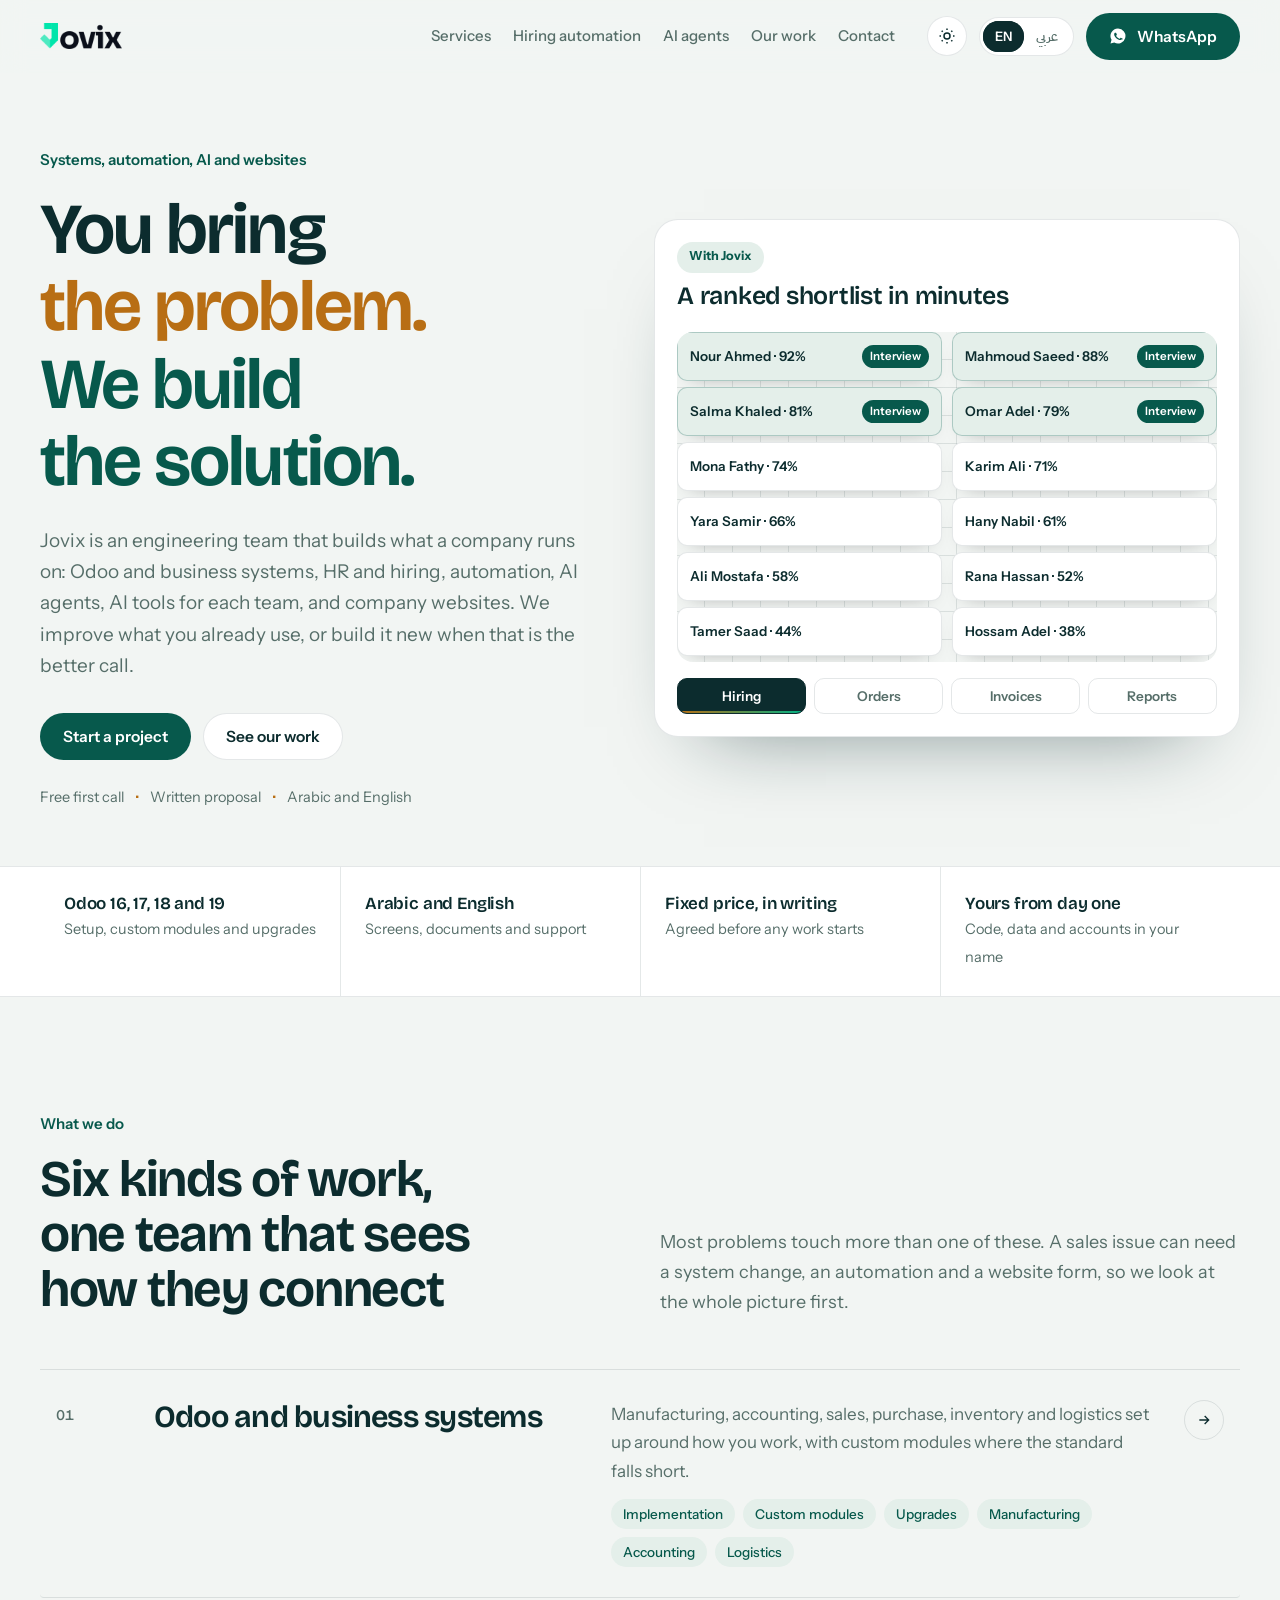
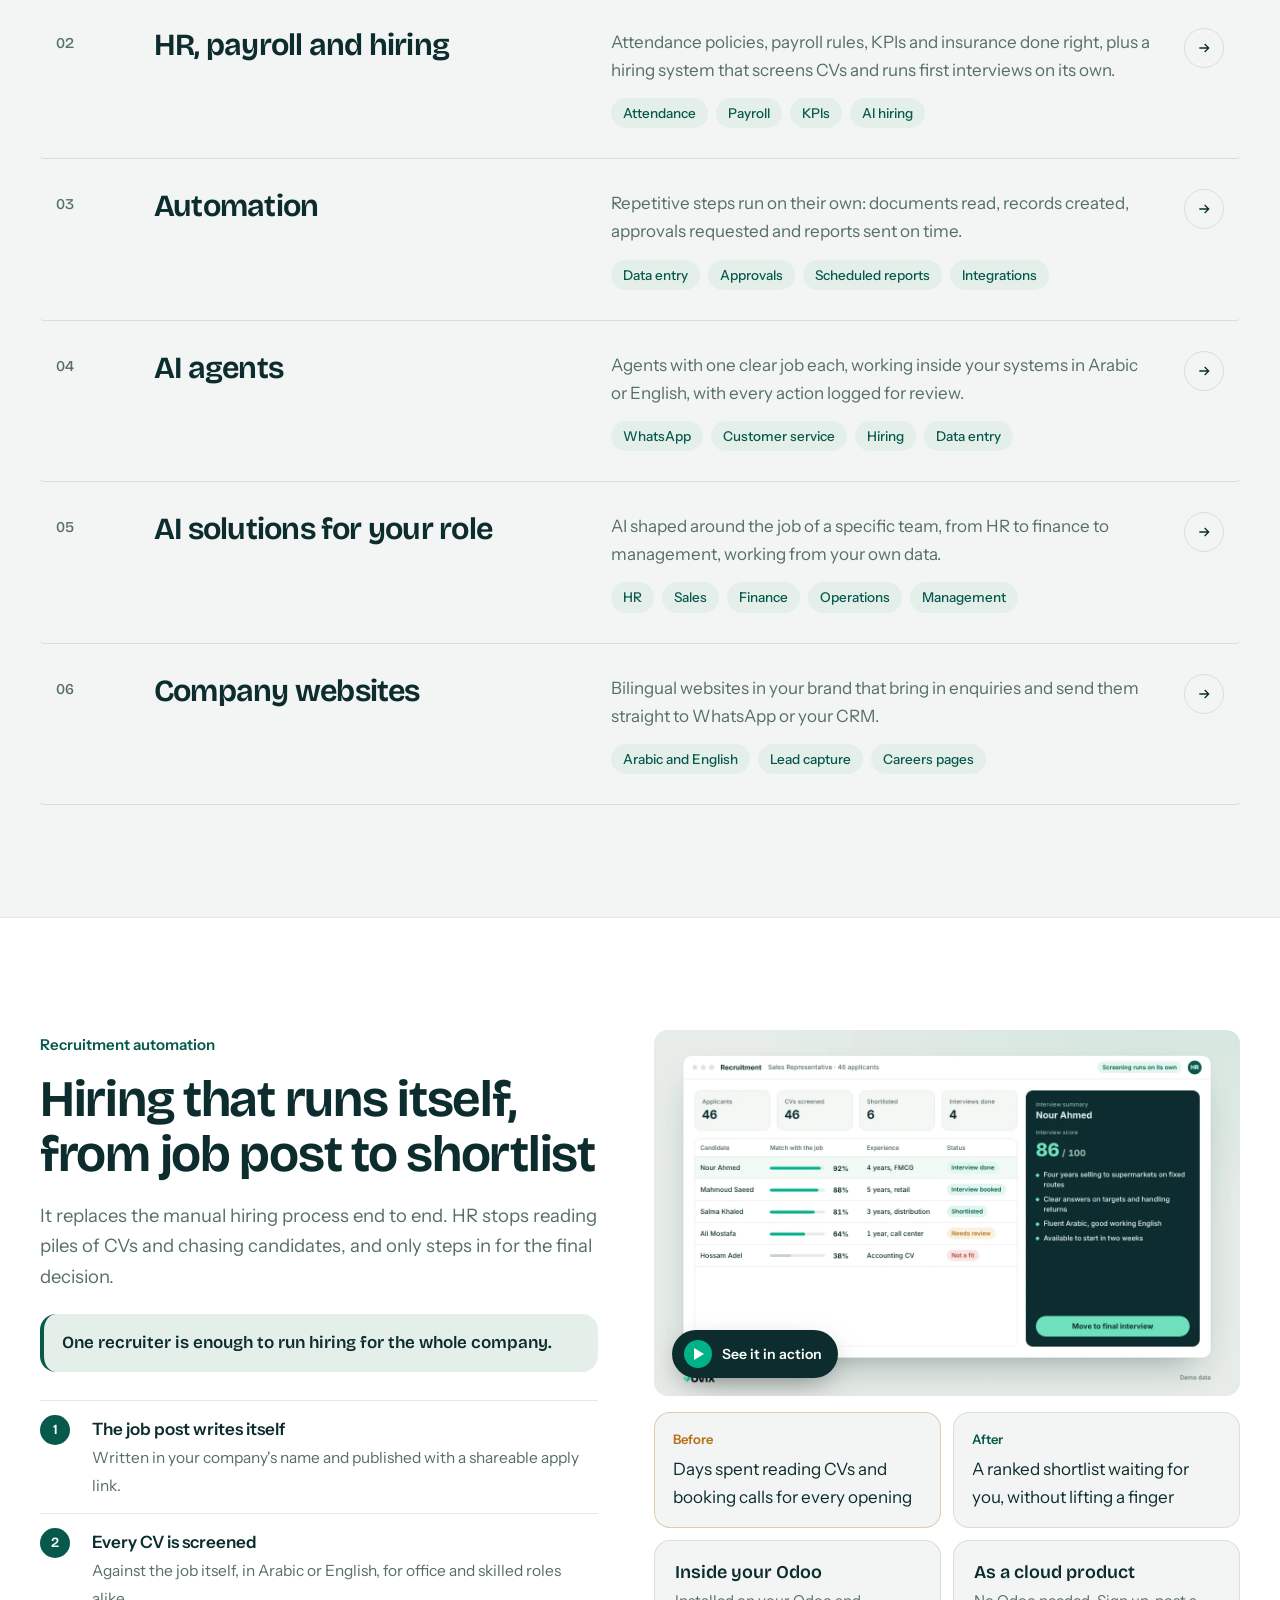
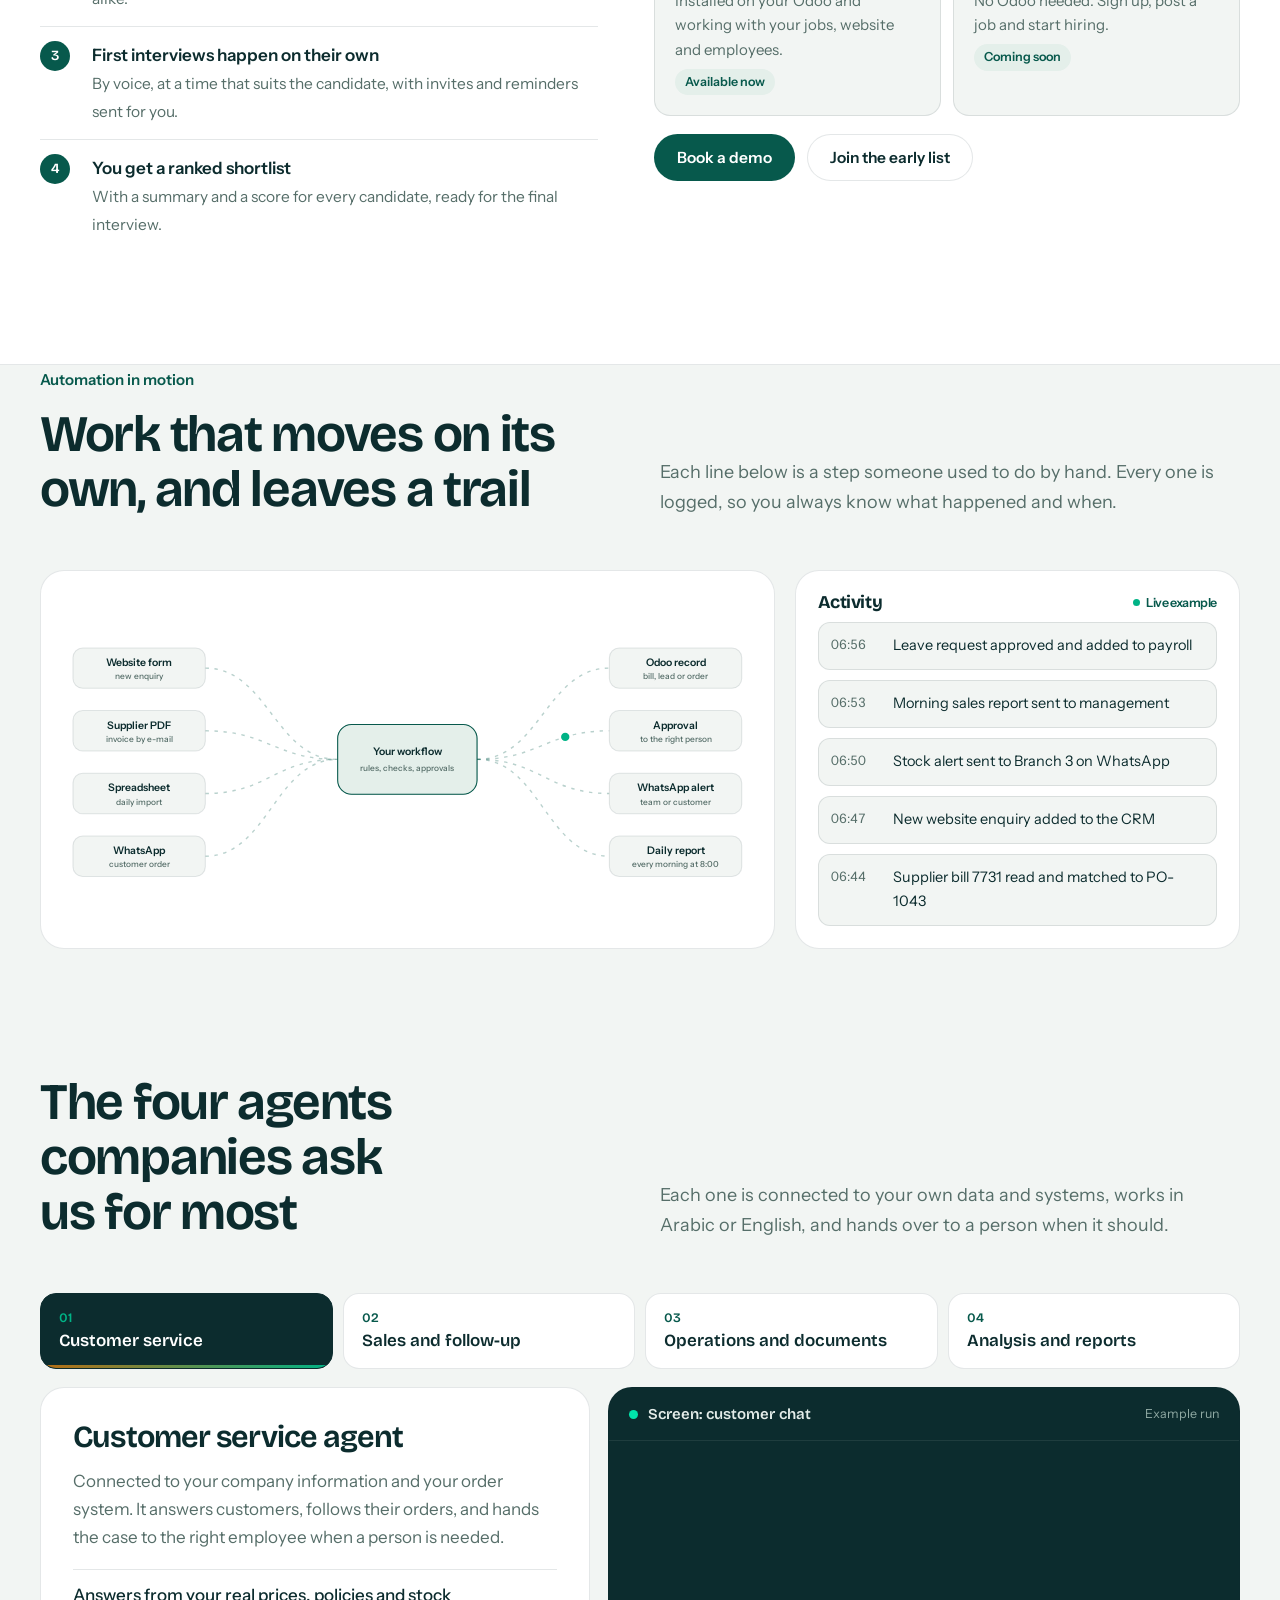
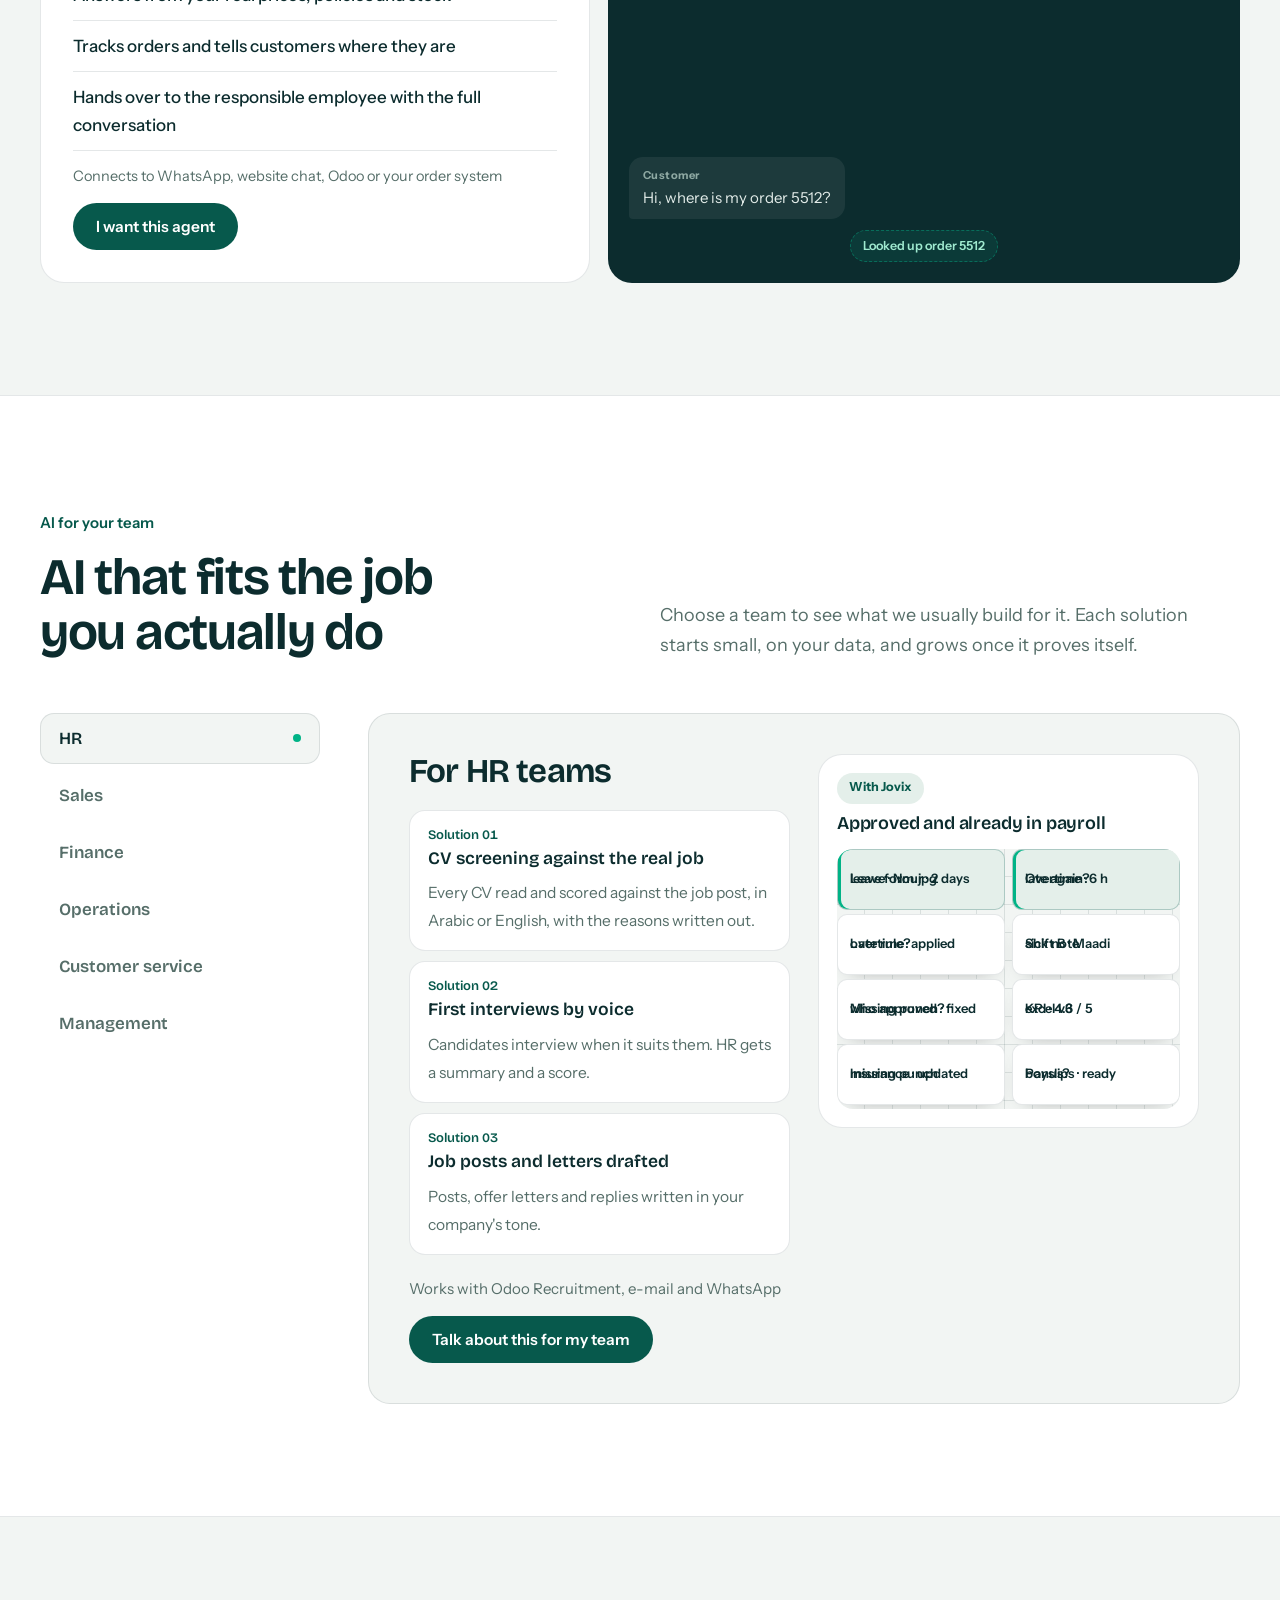
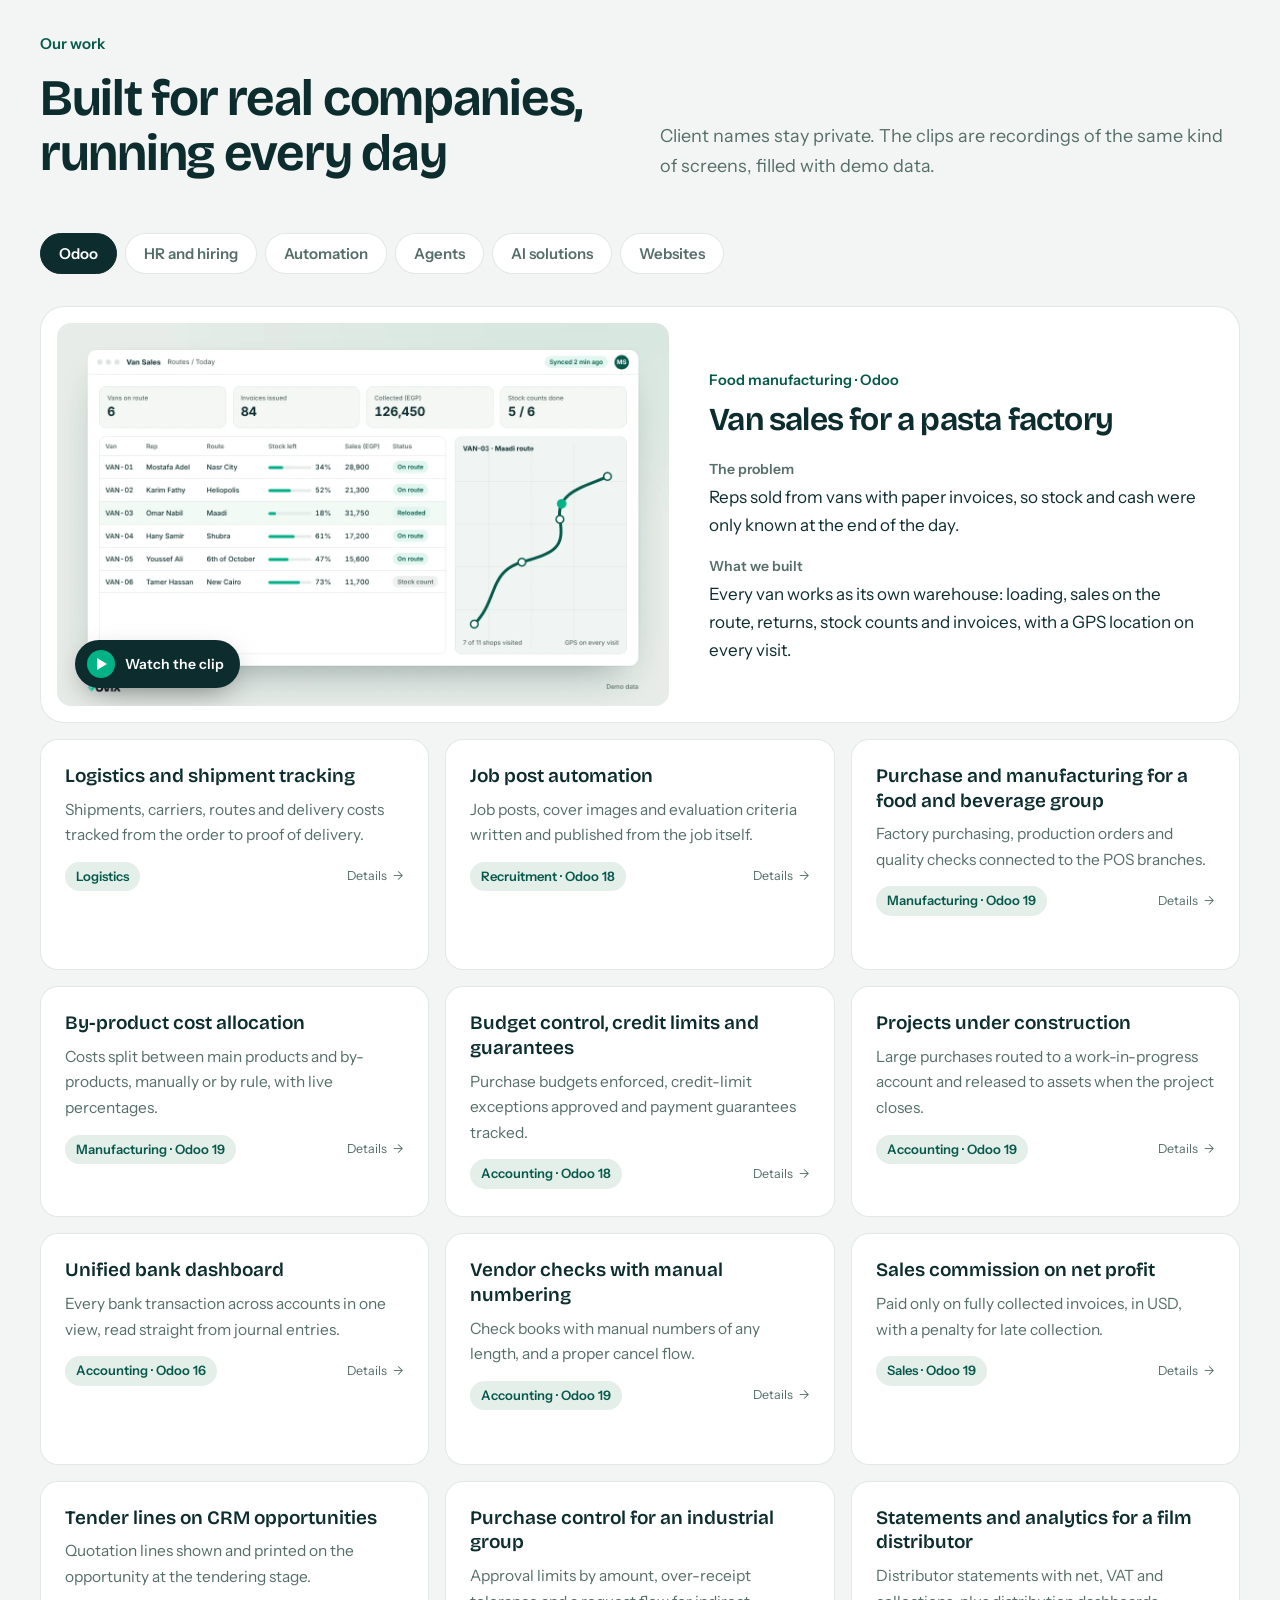
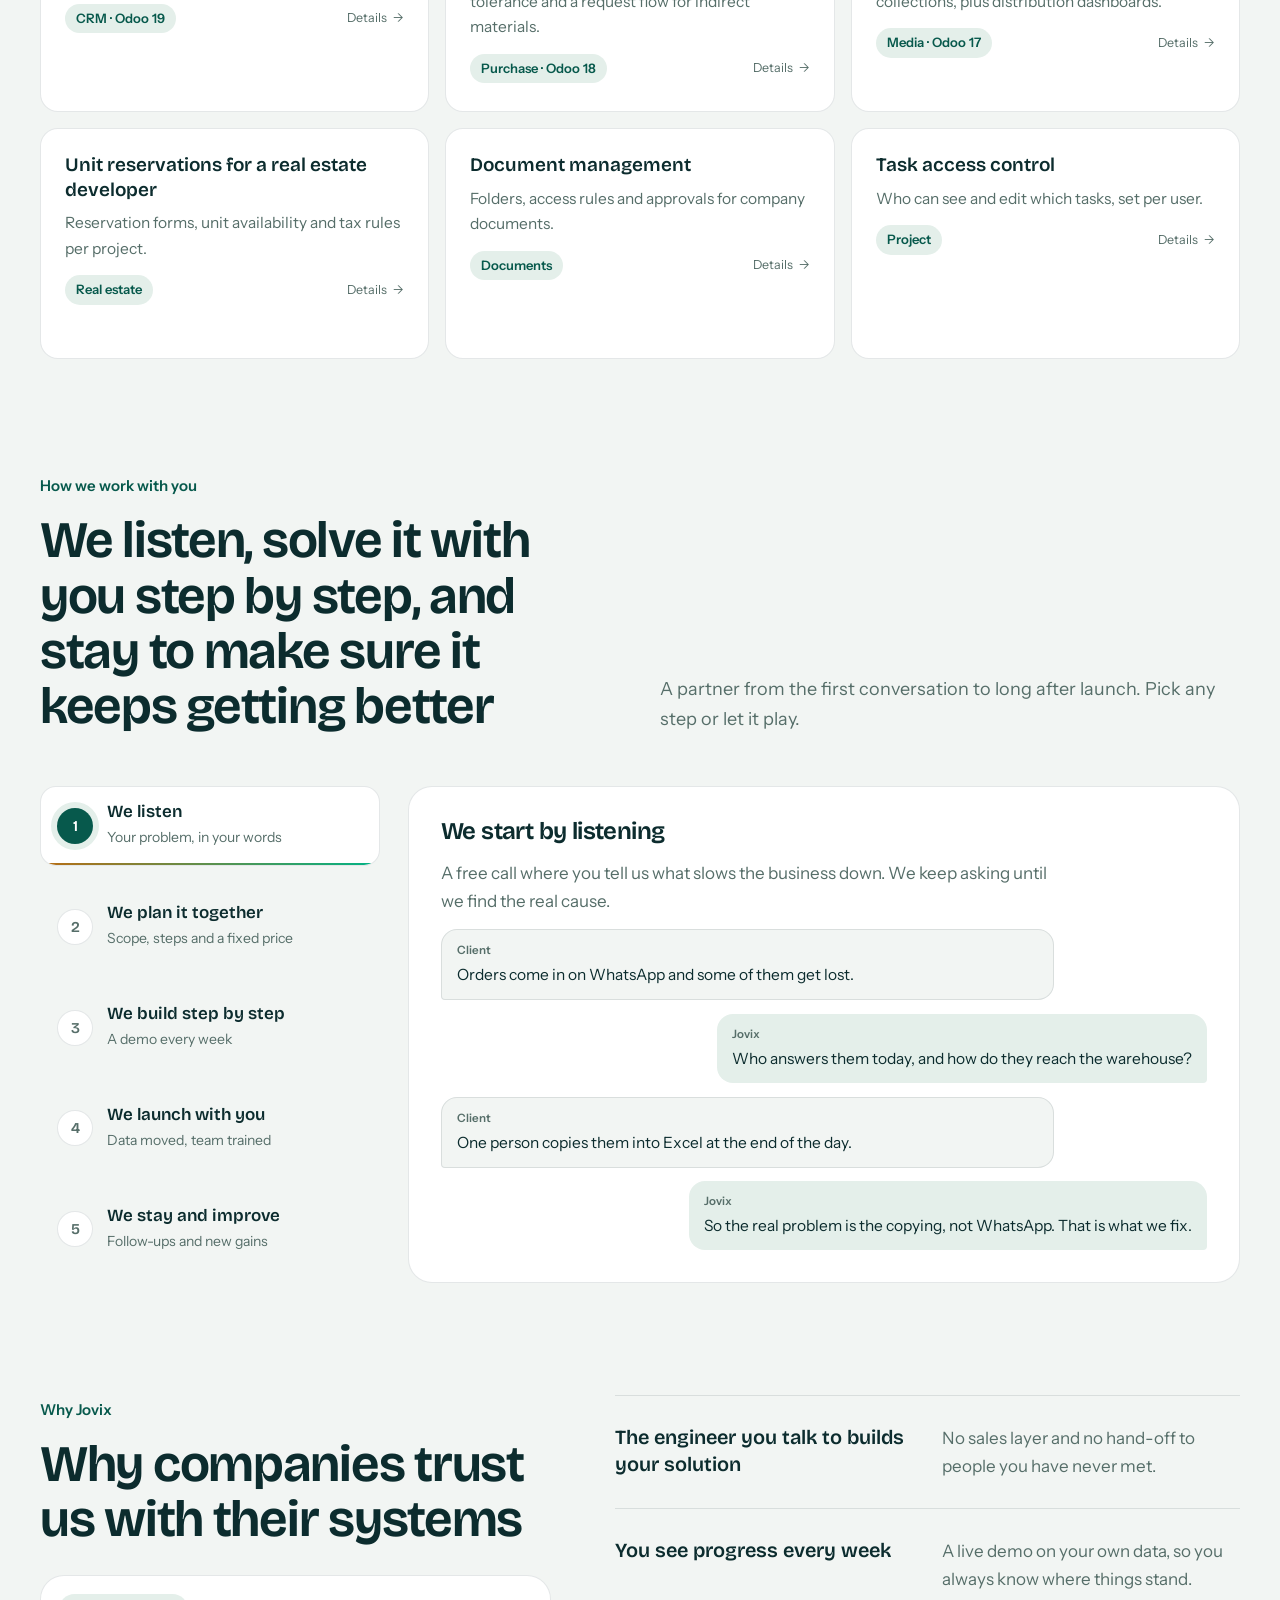
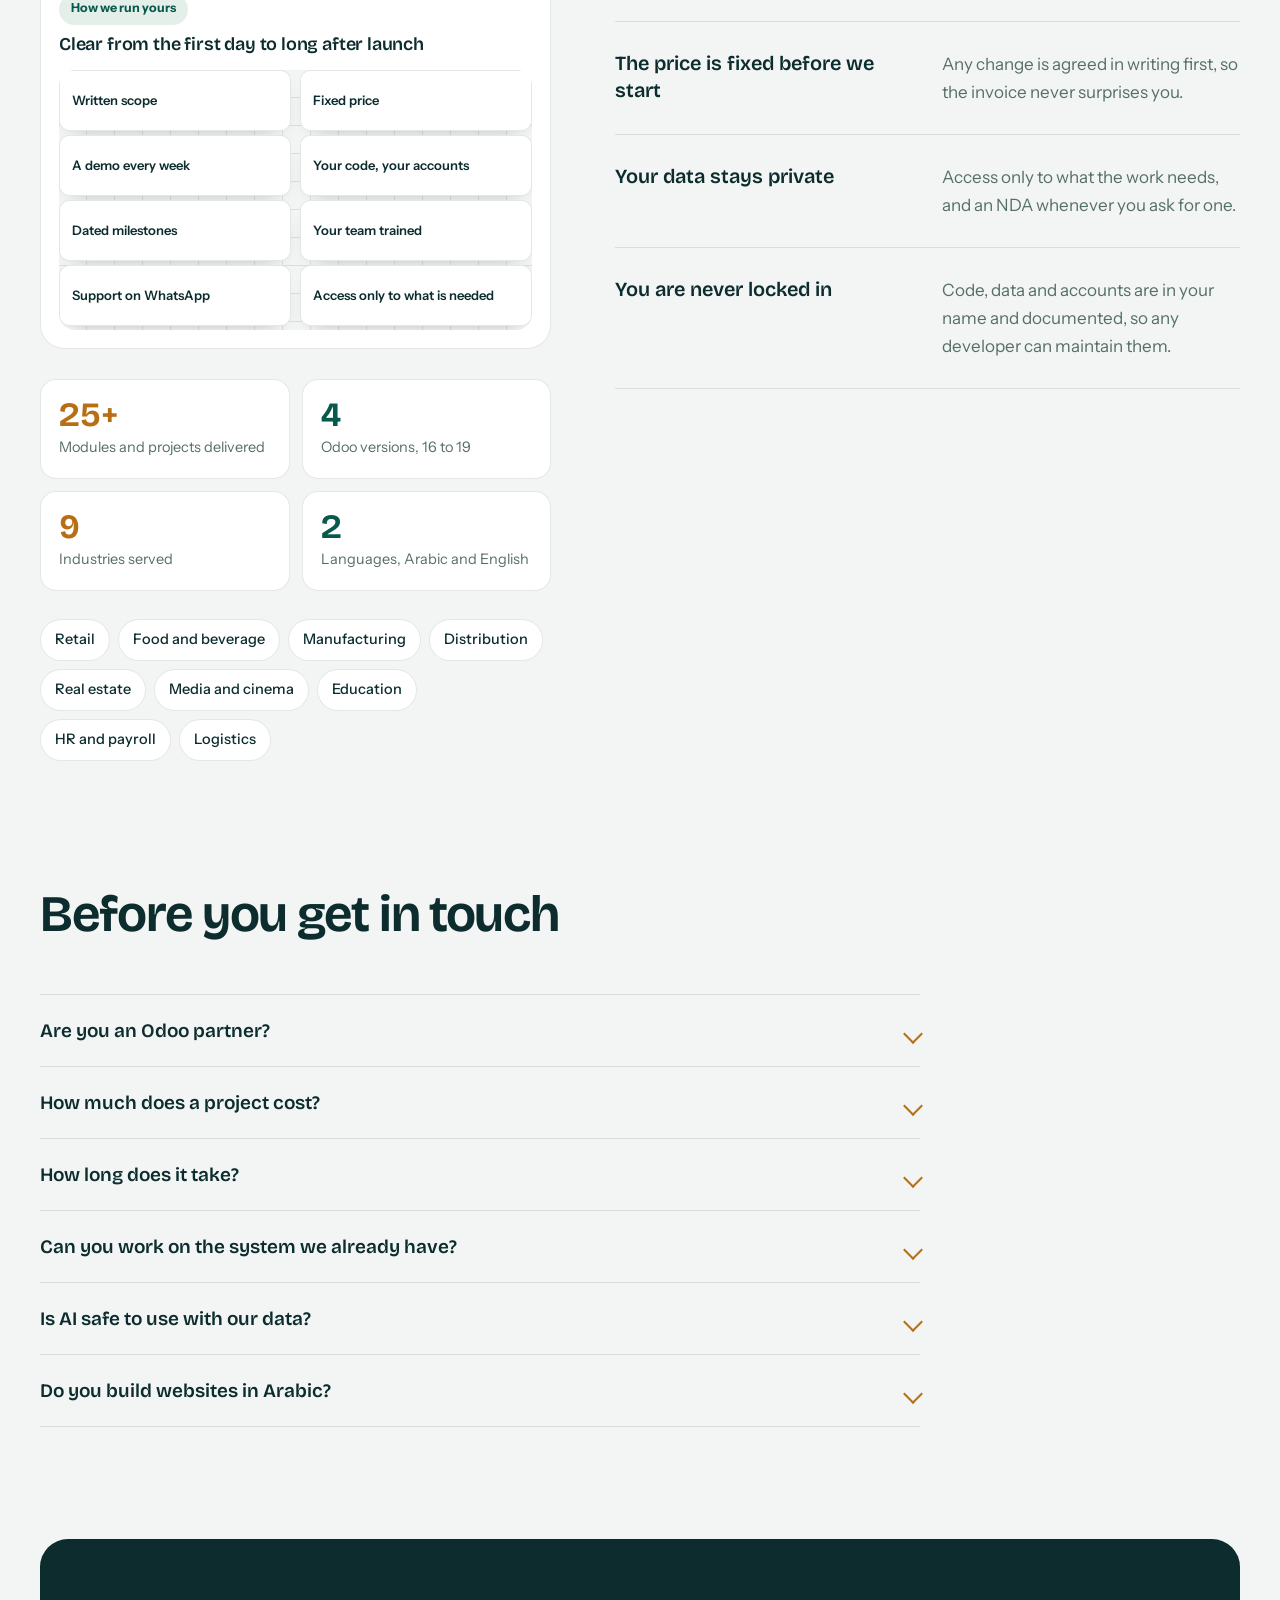
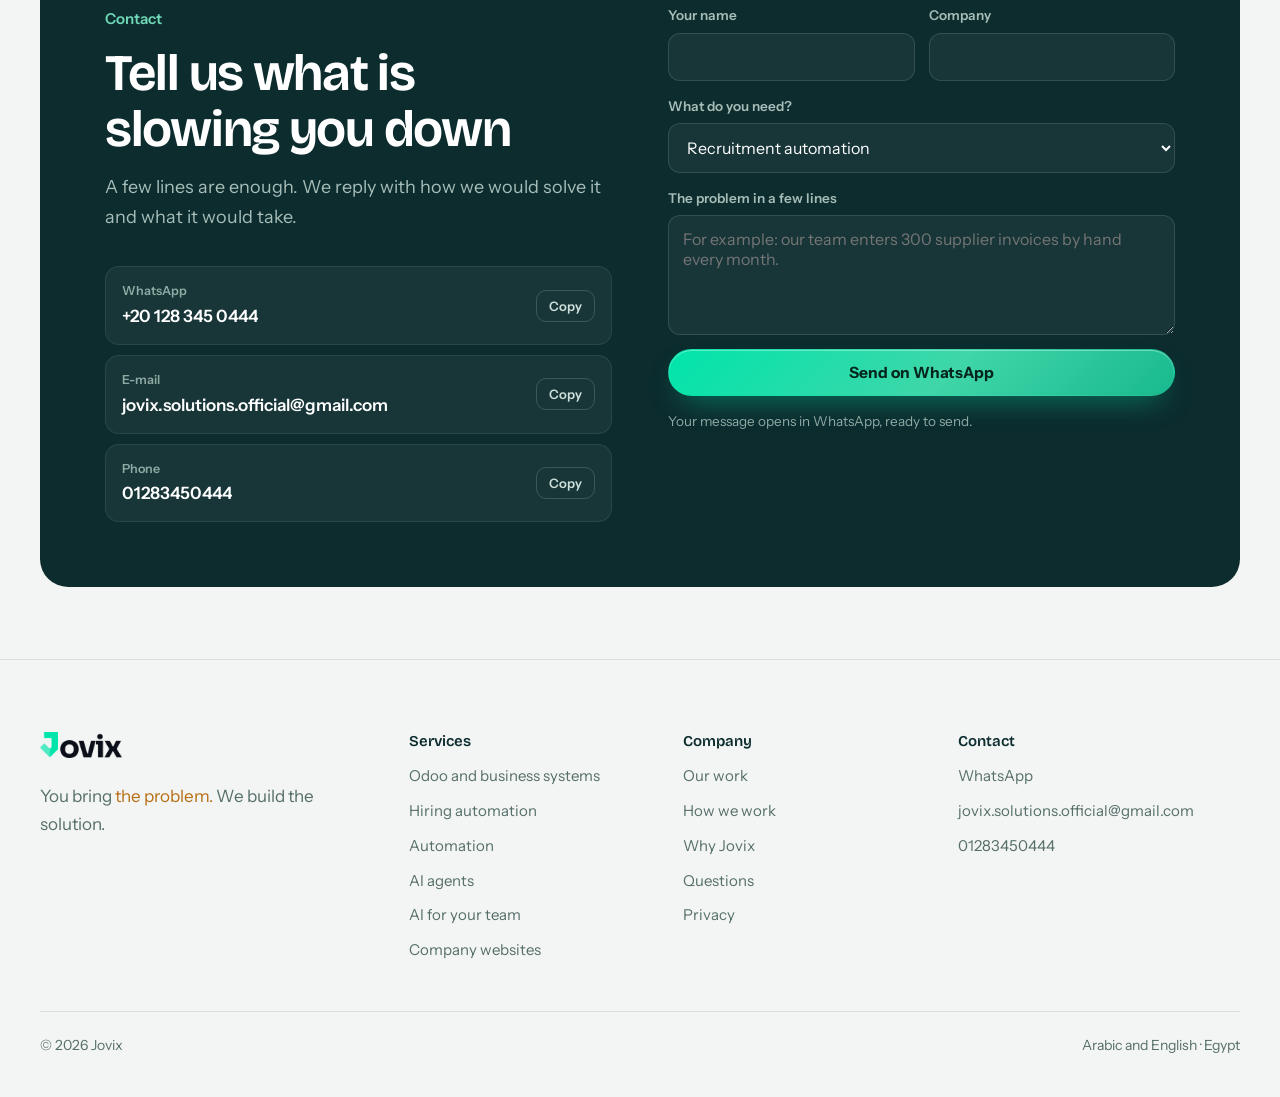
==== index.html @ 111c5631 "Jovix website" ====
<!DOCTYPE html>
<html lang="en" dir="ltr">
<head>
<meta charset="utf-8">
<meta name="viewport" content="width=device-width, initial-scale=1">
<title>Jovix · Business systems, automation and AI</title>
<meta name="description" content="Jovix builds business systems, automation, AI agents, AI solutions and company websites.">
<meta name="theme-color" content="#0c2c2e">
<link rel="icon" type="image/png" href="favicon.png">
<link rel="apple-touch-icon" href="apple-touch-icon.png">
<meta property="og:type" content="website">
<meta property="og:site_name" content="Jovix">
<meta property="og:title" content="Jovix · You bring the problem. We build the solution.">
<meta property="og:description" content="Odoo and business systems, HR and hiring automation, AI agents, AI solutions and company websites. Arabic and English.">
<meta property="og:image" content="og.png">
<meta property="og:image:width" content="1200">
<meta property="og:image:height" content="630">
<meta name="twitter:card" content="summary_large_image">
<link rel="preconnect" href="https://fonts.googleapis.com">
<link rel="preconnect" href="https://fonts.gstatic.com" crossorigin>
<link href="https://fonts.googleapis.com/css2?family=Bricolage+Grotesque:opsz,wght@12..96,500;12..96,650;12..96,750&family=Instrument+Sans:wght@400;500;600;700&family=Readex+Pro:wght@500;600;700&family=IBM+Plex+Sans+Arabic:wght@400;500;600;700&display=swap" rel="stylesheet">
<script src="js/theme.js"></script>
<link rel="stylesheet" href="css/site.css">
</head>
<body>
<a class="skip" href="#top" data-i18n="skip">Skip to content</a>
<header class="nav" id="nav">
  <div class="wrap">
    <a class="logo" href="#top" aria-label="Jovix"><img class="logo-l" src="media/logo_dark.png" alt="Jovix" width="82" height="26"><img class="logo-d" src="media/logo_light.png" alt="Jovix" width="82" height="26"></a>
    <nav class="nav-links" aria-label="Sections">
      <a href="#services" data-i18n="nav1">Services</a>
      <a href="#hiring" data-i18n="nav6">Hiring automation</a>
      <a href="#agents" data-i18n="nav7">AI agents</a>
      <a href="#roles" data-i18n="nav2">AI for your team</a>
      <a href="#work" data-i18n="nav3">Our work</a>
      <a href="#trust" data-i18n="nav4">Why Jovix</a>
      <a href="#contact" data-i18n="nav5">Contact</a>
    </nav>
    <div class="nav-end">
      <button class="menu-btn" type="button" id="menu-btn" aria-expanded="false" aria-controls="menu" aria-label="Menu"><span></span><span></span></button>
      <button class="theme" type="button" id="theme" aria-label="Switch light or dark mode"><svg class="sun" viewBox="0 0 24 24" fill="none" stroke="currentColor" stroke-width="2"><circle cx="12" cy="12" r="4"/><path d="M12 2v2M12 20v2M4.9 4.9l1.4 1.4M17.7 17.7l1.4 1.4M2 12h2M20 12h2M4.9 19.1l1.4-1.4M17.7 6.3l1.4-1.4"/></svg><svg class="moon" viewBox="0 0 24 24" fill="none" stroke="currentColor" stroke-width="2"><path d="M21 12.8A9 9 0 1 1 11.2 3a7 7 0 0 0 9.8 9.8Z"/></svg></button>
      <div class="lang" role="group" aria-label="Language">
        <button type="button" data-lang="en" aria-pressed="true">EN</button>
        <button type="button" data-lang="ar" aria-pressed="false">عربي</button>
      </div>
      <a class="btn solid" href="https://wa.me/201283450444" target="_blank" rel="noopener noreferrer">
        <svg viewBox="0 0 24 24" fill="currentColor" aria-hidden="true"><path d="M12 2a10 10 0 0 0-8.6 15.1L2 22l5-1.3A10 10 0 1 0 12 2Zm5.3 14.1c-.2.6-1.3 1.2-1.8 1.3-.5.1-1 .1-1.7-.1-.4-.1-.9-.3-1.5-.6-2.6-1.1-4.3-3.8-4.4-4-.1-.2-1-1.4-1-2.7s.7-1.9.9-2.2c.2-.3.5-.3.7-.3h.5c.2 0 .4 0 .6.5l.8 2c.1.2.1.3 0 .5l-.3.5-.4.4c-.1.1-.3.3-.1.6.2.3.8 1.3 1.7 2.1 1.2 1 2.1 1.3 2.4 1.5.3.1.5.1.6-.1l.9-1c.2-.3.4-.2.6-.1l1.9.9c.3.1.5.2.5.3.1.1.1.6-.1 1.3Z"/></svg>
        <span data-i18n="wa">WhatsApp</span>
      </a>
    </div>
  </div>
  <nav class="menu" id="menu" aria-label="Menu" hidden>
    <a href="#services" data-i18n="nav1">Services</a>
    <a href="#hiring" data-i18n="nav6">Hiring automation</a>
    <a href="#agents" data-i18n="nav7">AI agents</a>
    <a href="#roles" data-i18n="nav2">AI for your team</a>
    <a href="#work" data-i18n="nav3">Our work</a>
    <a href="#trust" data-i18n="nav4">Why Jovix</a>
    <a href="#contact" data-i18n="nav5">Contact</a>
  </nav>
</header>

<main id="top">
  <section class="hero" aria-labelledby="h1">
    <div class="wrap">
      <div>
        <span class="label" data-i18n="h_label">Systems, automation, AI and websites</span>
        <h1 id="h1"><span data-i18n-html="h_1">You bring <span class="warm">the problem.</span></span> <em data-i18n="h_2">We build the solution.</em></h1>
        <p class="lead" data-i18n="h_lead">Jovix is an engineering team that builds what a company runs on: Odoo and business systems, HR and hiring, automation, AI agents, AI tools for each team, and company websites. We improve what you already use, or build it new when that is the better call.</p>
        <div class="hero-cta">
          <a class="btn solid" href="#contact" data-i18n="h_cta1">Start a project</a>
          <a class="btn" href="#work" data-i18n="h_cta2">See our work</a>
        </div>
        <p class="small-print"><span data-i18n="h_s1">Free first call</span><span data-i18n="h_s2">Written proposal</span><span data-i18n="h_s3">Arabic and English</span></p>
      </div>
      <div class="morph" id="morph" aria-label="Problems we solve"></div>
    </div>
  </section>

  <div class="facts">
    <div class="wrap">
      <div class="fact"><b data-i18n="f1b">Odoo 16, 17, 18 and 19</b><span data-i18n="f1s">Setup, custom modules and upgrades</span></div>
      <div class="fact"><b data-i18n="f2b">Arabic and English</b><span data-i18n="f2s">Screens, documents and support</span></div>
      <div class="fact"><b data-i18n="f3b">Fixed price, in writing</b><span data-i18n="f3s">Agreed before any work starts</span></div>
      <div class="fact"><b data-i18n="f4b">Yours from day one</b><span data-i18n="f4s">Code, data and accounts in your name</span></div>
    </div>
  </div>

  <section id="services" aria-labelledby="svc-h">
    <div class="wrap">
      <div class="head rise">
        <div><span class="label" data-i18n="sv_label">What we do</span><h2 id="svc-h" data-i18n="sv_h">Six kinds of work, one team that sees how they connect</h2></div>
        <p data-i18n="sv_p">Most problems touch more than one of these. A sales issue can need a system change, an automation and a website form, so we look at the whole picture first.</p>
      </div>
      <div class="index">
        <a class="svc rise" href="#work" data-tab="odoo"><span class="n">01</span><h3 data-i18n="s1h">Odoo and business systems</h3><div><p data-i18n="s1p">Manufacturing, accounting, sales, purchase, inventory and logistics set up around how you work, with custom modules where the standard falls short.</p><div class="tags"><span data-i18n="s1t1">Implementation</span><span data-i18n="s1t2">Custom modules</span><span data-i18n="s1t3">Upgrades</span><span data-i18n="s1t4">Manufacturing</span><span data-i18n="s1t5">Accounting</span><span data-i18n="s1t6">Logistics</span></div></div><span class="go" aria-hidden="true"><svg viewBox="0 0 24 24" fill="none" stroke="currentColor" stroke-width="2"><path d="M5 12h14M13 6l6 6-6 6"/></svg></span></a>
        <a class="svc rise" href="#work" data-tab="hr"><span class="n">02</span><h3 data-i18n="s6h">HR, payroll and hiring</h3><div><p data-i18n="s6p">Attendance policies, payroll rules, KPIs and insurance done right, plus a hiring system that screens CVs and runs first interviews on its own.</p><div class="tags"><span data-i18n="s6t1">Attendance</span><span data-i18n="s6t2">Payroll</span><span data-i18n="s6t3">KPIs</span><span data-i18n="s6t4">AI hiring</span></div></div><span class="go" aria-hidden="true"><svg viewBox="0 0 24 24" fill="none" stroke="currentColor" stroke-width="2"><path d="M5 12h14M13 6l6 6-6 6"/></svg></span></a>
        <a class="svc rise" href="#work" data-tab="automation"><span class="n">03</span><h3 data-i18n="s2h">Automation</h3><div><p data-i18n="s2p">Repetitive steps run on their own: documents read, records created, approvals requested and reports sent on time.</p><div class="tags"><span data-i18n="s2t1">Data entry</span><span data-i18n="s2t2">Approvals</span><span data-i18n="s2t3">Scheduled reports</span><span data-i18n="s2t4">Integrations</span></div></div><span class="go" aria-hidden="true"><svg viewBox="0 0 24 24" fill="none" stroke="currentColor" stroke-width="2"><path d="M5 12h14M13 6l6 6-6 6"/></svg></span></a>
        <a class="svc rise" href="#work" data-tab="agents"><span class="n">04</span><h3 data-i18n="s3h">AI agents</h3><div><p data-i18n="s3p">Agents with one clear job each, working inside your systems in Arabic or English, with every action logged for review.</p><div class="tags"><span data-i18n="s3t1">WhatsApp</span><span data-i18n="s3t2">Customer service</span><span data-i18n="s3t3">Hiring</span><span data-i18n="s3t4">Data entry</span></div></div><span class="go" aria-hidden="true"><svg viewBox="0 0 24 24" fill="none" stroke="currentColor" stroke-width="2"><path d="M5 12h14M13 6l6 6-6 6"/></svg></span></a>
        <a class="svc rise" href="#roles"><span class="n">05</span><h3 data-i18n="s4h">AI solutions for your role</h3><div><p data-i18n="s4p">AI shaped around the job of a specific team, from HR to finance to management, working from your own data.</p><div class="tags"><span data-i18n="s4t1">HR</span><span data-i18n="s4t2">Sales</span><span data-i18n="s4t3">Finance</span><span data-i18n="s4t4">Operations</span><span data-i18n="s4t5">Management</span></div></div><span class="go" aria-hidden="true"><svg viewBox="0 0 24 24" fill="none" stroke="currentColor" stroke-width="2"><path d="M5 12h14M13 6l6 6-6 6"/></svg></span></a>
        <a class="svc rise" href="#work" data-tab="web"><span class="n">06</span><h3 data-i18n="s5h">Company websites</h3><div><p data-i18n="s5p">Bilingual websites in your brand that bring in enquiries and send them straight to WhatsApp or your CRM.</p><div class="tags"><span data-i18n="s5t1">Arabic and English</span><span data-i18n="s5t2">Lead capture</span><span data-i18n="s5t3">Careers pages</span></div></div><span class="go" aria-hidden="true"><svg viewBox="0 0 24 24" fill="none" stroke="currentColor" stroke-width="2"><path d="M5 12h14M13 6l6 6-6 6"/></svg></span></a>
      </div>
    </div>
  </section>


  <section id="hiring" class="rec-band" aria-labelledby="rec-h">
    <div class="wrap rec">
      <div class="rise">
        <span class="label" data-i18n="rc_label">Recruitment automation</span>
        <h2 id="rec-h" data-i18n="rc_h">Hiring that runs itself, from job post to shortlist</h2>
        <p class="lead" data-i18n="rc_p">It replaces the manual hiring process end to end. HR stops reading piles of CVs and chasing candidates, and only steps in for the final decision.</p>
        <p class="one" data-i18n="rc_one">One recruiter is enough to run hiring for the whole company.</p>
        <ol class="flowlist">
          <li><div><b data-i18n="rc1b">The job post writes itself</b><span data-i18n="rc1s">Written in your company's name and published with a shareable apply link.</span></div></li>
          <li><div><b data-i18n="rc2b">Every CV is screened</b><span data-i18n="rc2s">Against the job itself, in Arabic or English, for office and skilled roles alike.</span></div></li>
          <li><div><b data-i18n="rc3b">First interviews happen on their own</b><span data-i18n="rc3s">By voice, at a time that suits the candidate, with invites and reminders sent for you.</span></div></li>
          <li><div><b data-i18n="rc4b">You get a ranked shortlist</b><span data-i18n="rc4s">With a summary and a score for every candidate, ready for the final interview.</span></div></li>
        </ol>
      </div>
      <div class="rise">
        <button class="shot tilt" type="button" id="rec-shot" aria-label="Watch the clip">
          <img id="rec-img" src="media/work_hr_en.webp" alt="" width="1280" height="800" loading="lazy">
          <span class="play"><i><svg viewBox="0 0 10 12"><path d="M0 0l10 6-10 6z"/></svg></i><span data-i18n="rc_watch">See it in action</span></span>
        </button>
        <div class="ba">
          <div><small data-i18n="rc_bk">Before</small><span data-i18n="rc_bv">Days spent reading CVs and booking calls for every opening</span></div>
          <div><small data-i18n="rc_ak">After</small><span data-i18n="rc_av">A ranked shortlist waiting for you, without lifting a finger</span></div>
        </div>
        <div class="ways">
          <div class="way"><b data-i18n="rc_w1">Inside your Odoo</b><p data-i18n="rc_w1p">Installed on your Odoo and working with your jobs, website and employees.</p><small data-i18n="rc_w1t">Available now</small></div>
          <div class="way"><b data-i18n="rc_w2">As a cloud product</b><p data-i18n="rc_w2p">No Odoo needed. Sign up, post a job and start hiring.</p><small data-i18n="rc_w2t">Coming soon</small></div>
        </div>
        <div class="hero-cta rec-cta">
          <a class="btn solid" id="rec-demo" href="https://wa.me/201283450444" target="_blank" rel="noopener noreferrer" data-i18n="rc_cta">Book a demo</a>
          <a class="btn" id="rec-early" href="https://wa.me/201283450444" target="_blank" rel="noopener noreferrer" data-i18n="rc_cta2">Join the early list</a>
        </div>
      </div>
    </div>
  </section>

  <section id="flow" class="flush" aria-labelledby="flow-h">
    <div class="wrap">
      <div class="head rise">
        <div><span class="label" data-i18n="fl_label">Automation in motion</span><h2 id="flow-h" data-i18n="fl_h">Work that moves on its own, and leaves a trail</h2></div>
        <p data-i18n="fl_p">Each line below is a step someone used to do by hand. Every one is logged, so you always know what happened and when.</p>
      </div>
      <div class="flow-card">
        <div class="flow-box" aria-hidden="true">
          <svg viewBox="0 0 1000 380" id="flow-svg">
            <path class="wire" id="i0" d="M210 59 C 300 59, 310 190, 400 190"/>
            <path class="wire" id="i1" d="M210 149 C 300 149, 310 190, 400 190"/>
            <path class="wire" id="i2" d="M210 239 C 300 239, 310 190, 400 190"/>
            <path class="wire" id="i3" d="M210 329 C 300 329, 310 190, 400 190"/>
            <path class="wire" id="o0" d="M600 190 C 690 190, 700 59, 790 59"/>
            <path class="wire" id="o1" d="M600 190 C 690 190, 700 149, 790 149"/>
            <path class="wire" id="o2" d="M600 190 C 690 190, 700 239, 790 239"/>
            <path class="wire" id="o3" d="M600 190 C 690 190, 700 329, 790 329"/>
            <g class="nd"><rect x="20" y="30" width="190" height="58" rx="14"/><text x="115" y="56" text-anchor="middle" data-i18n="fn1">Website form</text><text class="sub" x="115" y="75" text-anchor="middle" data-i18n="fn1s">new enquiry</text></g>
            <g class="nd"><rect x="20" y="120" width="190" height="58" rx="14"/><text x="115" y="146" text-anchor="middle" data-i18n="fn2">Supplier PDF</text><text class="sub" x="115" y="165" text-anchor="middle" data-i18n="fn2s">invoice by e-mail</text></g>
            <g class="nd"><rect x="20" y="210" width="190" height="58" rx="14"/><text x="115" y="236" text-anchor="middle" data-i18n="fn3">Spreadsheet</text><text class="sub" x="115" y="255" text-anchor="middle" data-i18n="fn3s">daily import</text></g>
            <g class="nd"><rect x="20" y="300" width="190" height="58" rx="14"/><text x="115" y="326" text-anchor="middle" data-i18n="fn4">WhatsApp</text><text class="sub" x="115" y="345" text-anchor="middle" data-i18n="fn4s">customer order</text></g>
            <rect class="ring" x="400" y="140" width="200" height="100" rx="20"/>
            <g class="nd core"><rect x="400" y="140" width="200" height="100" rx="20"/><text x="500" y="184" text-anchor="middle" data-i18n="fn5">Your workflow</text><text class="sub" x="500" y="206" text-anchor="middle" data-i18n="fn5s">rules, checks, approvals</text></g>
            <g class="nd"><rect x="790" y="30" width="190" height="58" rx="14"/><text x="885" y="56" text-anchor="middle" data-i18n="fn6">Odoo record</text><text class="sub" x="885" y="75" text-anchor="middle" data-i18n="fn6s">bill, lead or order</text></g>
            <g class="nd"><rect x="790" y="120" width="190" height="58" rx="14"/><text x="885" y="146" text-anchor="middle" data-i18n="fn7">Approval</text><text class="sub" x="885" y="165" text-anchor="middle" data-i18n="fn7s">to the right person</text></g>
            <g class="nd"><rect x="790" y="210" width="190" height="58" rx="14"/><text x="885" y="236" text-anchor="middle" data-i18n="fn8">WhatsApp alert</text><text class="sub" x="885" y="255" text-anchor="middle" data-i18n="fn8s">team or customer</text></g>
            <g class="nd"><rect x="790" y="300" width="190" height="58" rx="14"/><text x="885" y="326" text-anchor="middle" data-i18n="fn9">Daily report</text><text class="sub" x="885" y="345" text-anchor="middle" data-i18n="fn9s">every morning at 8:00</text></g>
          </svg>
        </div>
        <div class="events"><h3><b data-i18n="ev_h">Activity</b><span data-i18n="ev_live">Live example</span></h3><div id="events" class="ev-list"></div></div>
      </div>
    </div>
  </section>

  <section id="agents" class="flush" aria-labelledby="ag-h">
    <div class="wrap">
      <div class="head rise">
        <div><h2 id="ag-h" data-i18n="ag_h">The four agents companies ask us for most</h2></div>
        <p data-i18n="ag_p">Each one is connected to your own data and systems, works in Arabic or English, and hands over to a person when it should.</p>
      </div>
      <div class="ag">
        <div class="ag-tabs" role="tablist" aria-label="Agents" id="ag-tabs"></div>
        <div class="ag-body">
          <div class="ag-info" id="ag-info"></div>
          <div class="ag-screen" aria-hidden="true"><div class="ag-top"><span class="ag-dot"></span><b id="ag-title"></b><small data-i18n="ag_live">Example run</small></div><div class="ag-feed" id="ag-feed"></div></div>
        </div>
      </div>
    </div>
  </section>

  <section id="roles" class="roles-band" aria-labelledby="roles-h">
    <div class="wrap">
      <div class="head rise">
        <div><span class="label" data-i18n="ro_label">AI for your team</span><h2 id="roles-h" data-i18n="ro_h">AI that fits the job you actually do</h2></div>
        <p data-i18n="ro_p">Choose a team to see what we usually build for it. Each solution starts small, on your data, and grows once it proves itself.</p>
      </div>
      <div class="roles">
        <div class="role-list" role="tablist" aria-label="Teams" id="role-list"></div>
        <div class="role-panel" id="role-panel" role="tabpanel"><div id="role-text"></div><div class="morph sm" id="role-morph" aria-hidden="true"></div></div>
      </div>
    </div>
  </section>

  <section id="work" aria-labelledby="work-h">
    <div class="wrap">
      <div class="head rise">
        <div><span class="label" data-i18n="wk_label">Our work</span><h2 id="work-h" data-i18n="wk_h">Built for real companies, running every day</h2></div>
        <p data-i18n="wk_p">Client names stay private. The clips are recordings of the same kind of screens, filled with demo data.</p>
      </div>
      <div class="tabs" role="tablist" aria-label="Work" id="work-tabs"></div>
      <div id="work-panel" role="tabpanel"></div>
    </div>
  </section>

  <section class="flush" id="journey" aria-labelledby="pr-h">
    <div class="wrap">
      <div class="head rise">
        <div><span class="label" data-i18n="pr_label">How we work with you</span><h2 id="pr-h" data-i18n="pr_h">We listen, solve it with you step by step, and stay to make sure it keeps getting better</h2></div>
        <p data-i18n="pr_p">A partner from the first conversation to long after launch. Pick any step or let it play.</p>
      </div>
      <div class="jr">
        <ol class="jr-steps" id="jr-steps">
          <li><button type="button" data-i="0"><i>1</i><span><b data-i18n="j1b">We listen</b><small data-i18n="j1s">Your problem, in your words</small></span></button></li>
          <li><button type="button" data-i="1"><i>2</i><span><b data-i18n="j2b">We plan it together</b><small data-i18n="j2s">Scope, steps and a fixed price</small></span></button></li>
          <li><button type="button" data-i="2"><i>3</i><span><b data-i18n="j3b">We build step by step</b><small data-i18n="j3s">A demo every week</small></span></button></li>
          <li><button type="button" data-i="3"><i>4</i><span><b data-i18n="j4b">We launch with you</b><small data-i18n="j4s">Data moved, team trained</small></span></button></li>
          <li><button type="button" data-i="4"><i>5</i><span><b data-i18n="j5b">We stay and improve</b><small data-i18n="j5s">Follow-ups and new gains</small></span></button></li>
        </ol>
        <div class="jr-stage" id="jr-stage" aria-live="polite"></div>
      </div>
    </div>
  </section>

  <section id="trust" class="flush" aria-labelledby="tr-h">
    <div class="wrap trust">
      <div class="side">
        <span class="label" data-i18n="tr_label">Why Jovix</span>
        <h2 id="tr-h" data-i18n="tr_h">Why companies trust us with their systems</h2>
        <div class="morph sm trust-morph" id="trust-morph" aria-hidden="true"></div>
        <div class="stats">
          <div class="stat"><b>25+</b><span data-i18n="st1">Modules and projects delivered</span></div>
          <div class="stat"><b>4</b><span data-i18n="st2">Odoo versions, 16 to 19</span></div>
          <div class="stat"><b>9</b><span data-i18n="st3">Industries served</span></div>
          <div class="stat"><b>2</b><span data-i18n="st4">Languages, Arabic and English</span></div>
        </div>
        <div class="chips"><span data-i18n="c1">Retail</span><span data-i18n="c2">Food and beverage</span><span data-i18n="c3">Manufacturing</span><span data-i18n="c4">Distribution</span><span data-i18n="c5">Real estate</span><span data-i18n="c6">Media and cinema</span><span data-i18n="c7">Education</span><span data-i18n="c8">HR and payroll</span><span data-i18n="c9">Logistics</span></div>
      </div>
      <div class="vows">
        <div class="vow rise"><b data-i18n="v1b">The engineer you talk to builds your solution</b><p data-i18n="v1p">No sales layer and no hand-off to people you have never met.</p></div>
        <div class="vow rise"><b data-i18n="v2b">You see progress every week</b><p data-i18n="v2p">A live demo on your own data, so you always know where things stand.</p></div>
        <div class="vow rise"><b data-i18n="v3b">The price is fixed before we start</b><p data-i18n="v3p">Any change is agreed in writing first, so the invoice never surprises you.</p></div>
        <div class="vow rise"><b data-i18n="v4b">Your data stays private</b><p data-i18n="v4p">Access only to what the work needs, and an NDA whenever you ask for one.</p></div>
        <div class="vow rise"><b data-i18n="v5b">You are never locked in</b><p data-i18n="v5p">Code, data and accounts are in your name and documented, so any developer can maintain them.</p></div>
      </div>
    </div>
  </section>

  <section id="faq" class="flush" aria-labelledby="fq-h">
    <div class="wrap">
      <div class="head rise"><div><h2 id="fq-h" data-i18n="fq_h">Before you get in touch</h2></div></div>
      <div class="faq">
        <details><summary data-i18n="q1">Are you an Odoo partner?</summary><p data-i18n="a1">No. We are an independent engineering team. We work in Odoo every day, and we use other tools when they fit the problem better.</p></details>
        <details><summary data-i18n="q2">How much does a project cost?</summary><p data-i18n="a2">It depends on the scope. After a free first call you get a written proposal with a fixed price, so you know the total before anything starts.</p></details>
        <details><summary data-i18n="q3">How long does it take?</summary><p data-i18n="a3">A focused automation can be ready in days; a full system takes weeks. The proposal includes a timeline with clear milestones.</p></details>
        <details><summary data-i18n="q4">Can you work on the system we already have?</summary><p data-i18n="a4">Yes. Often the fastest result comes from improving, connecting or automating what you already use.</p></details>
        <details><summary data-i18n="q5">Is AI safe to use with our data?</summary><p data-i18n="a5">We give each agent access only to what its job needs, keep a log of every action, and let a person approve anything that matters.</p></details>
        <details><summary data-i18n="q6">Do you build websites in Arabic?</summary><p data-i18n="a6">Yes, in Arabic and English with a proper right-to-left layout, connected to WhatsApp and your other systems.</p></details>
      </div>
    </div>
  </section>

  <section id="contact" class="flush" aria-labelledby="ct-h">
    <div class="wrap">
      <div class="contact">
        <div>
          <span class="label" data-i18n="ct_label">Contact</span>
          <h2 id="ct-h" data-i18n="ct_h">Tell us what is slowing you down</h2>
          <p class="lead" data-i18n="ct_p">A few lines are enough. We reply with how we would solve it and what it would take.</p>
          <div class="reach">
            <div class="reach-row"><div><small>WhatsApp</small><a class="val" href="https://wa.me/201283450444" target="_blank" rel="noopener noreferrer">+20 128 345 0444</a></div><button class="copy" type="button" data-copy="+201283450444" data-i18n="copy">Copy</button></div>
            <div class="reach-row"><div><small data-i18n="mail">E-mail</small><a class="val" href="mailto:jovix.solutions.official@gmail.com">jovix.solutions.official@gmail.com</a></div><button class="copy" type="button" data-copy="jovix.solutions.official@gmail.com" data-i18n="copy">Copy</button></div>
            <div class="reach-row"><div><small data-i18n="phone">Phone</small><a class="val" href="tel:+201283450444">01283450444</a></div><button class="copy" type="button" data-copy="01283450444" data-i18n="copy">Copy</button></div>
          </div>
        </div>
        <form id="brief" novalidate>
          <div class="row2">
            <label for="f-name"><span data-i18n="fn">Your name</span><input id="f-name" name="name" autocomplete="name"></label>
            <label for="f-co"><span data-i18n="fc">Company</span><input id="f-co" name="company" autocomplete="organization"></label>
          </div>
          <label for="f-need"><span data-i18n="fneed">What do you need?</span>
            <select id="f-need" name="need">
              <option data-i18n="o0">Recruitment automation</option>
              <option data-i18n="o1">Odoo or a business system</option>
              <option data-i18n="o7">HR, payroll or hiring</option>
              <option data-i18n="o2">Automating repetitive work</option>
              <option data-i18n="o3">An AI agent</option>
              <option data-i18n="o4">An AI solution for my team</option>
              <option data-i18n="o5">A company website</option>
              <option data-i18n="o6">Not sure yet</option>
            </select>
          </label>
          <label for="f-msg"><span data-i18n="fm">The problem in a few lines</span><textarea id="f-msg" name="message" data-i18n-ph="fph" placeholder="For example: our team enters 300 supplier invoices by hand every month."></textarea></label>
          <a class="btn solid" id="send" href="https://wa.me/201283450444" target="_blank" rel="noopener noreferrer" data-i18n="fsend">Send on WhatsApp</a>
          <p class="form-note" data-i18n="fnote">Your message opens in WhatsApp, ready to send.</p>
        </form>
      </div>
    </div>
  </section>
</main>

<footer>
  <div class="wrap foot-grid">
    <div class="foot-brand">
      <img class="logo-l" src="media/logo_dark.png" alt="Jovix" width="82" height="26"><img class="logo-d" src="media/logo_light.png" alt="Jovix" width="82" height="26">
      <p data-i18n-html="ft_tag">You bring <span class="warm">the problem.</span> We build the solution.</p>
    </div>
    <div><b data-i18n="ft_h1">Services</b><a href="#services" data-i18n="ft_l1">Odoo and business systems</a><a href="#hiring" data-i18n="ft_l2">Hiring automation</a><a href="#flow" data-i18n="ft_l3">Automation</a><a href="#agents" data-i18n="ft_l4">AI agents</a><a href="#roles" data-i18n="ft_l5">AI for your team</a><a href="#work" data-i18n="ft_l6">Company websites</a></div>
    <div><b data-i18n="ft_h2">Company</b><a href="#work" data-i18n="nav3">Our work</a><a href="#journey" data-i18n="ft_l7">How we work</a><a href="#trust" data-i18n="nav4">Why Jovix</a><a href="#faq" data-i18n="ft_l8">Questions</a><a href="privacy.html" data-i18n="priv">Privacy</a></div>
    <div><b data-i18n="ft_h3">Contact</b><a href="https://wa.me/201283450444" target="_blank" rel="noopener noreferrer">WhatsApp</a><a href="mailto:jovix.solutions.official@gmail.com" class="ltr">jovix.solutions.official@gmail.com</a><a href="tel:+201283450444" class="ltr">01283450444</a></div>
  </div>
  <div class="wrap foot-base"><span>&copy; <span id="year">2026</span> Jovix</span><span data-i18n="ft_base">Arabic and English · Egypt</span></div>
</footer>

<dialog id="player" aria-label="Video">
  <button class="close" type="button" id="player-close" aria-label="Close">&times;</button>
  <video id="player-video" controls playsinline></video>
  <p id="player-cap"></p>
</dialog>

<script src="js/site.js" defer></script>
</body>
</html>
---- css/site.css ----
:root {
  /* Mint-grey paper, deep teal ink, forest accent from the logo; one dark block for contact.
     Layout: hero with a live clip, a quiet facts row, an editorial service index, role picker, work tabs, trust, FAQ. */
  --paper: #f2f5f3;
  --surface: #ffffff;
  --ink: #0c2c2e;
  --mute: #566e69;
  --forest: #07594c;
  --emerald: #00b386;
  --line: rgba(12, 44, 46, 0.11);
  --tint: #e4efea;
  --display: "Bricolage Grotesque", "Segoe UI", system-ui, sans-serif;
  --body: "Instrument Sans", "Segoe UI", system-ui, sans-serif;
  --wrap: 1200px;
  --strong: #0c2c2e;
  --on-strong: #ffffff;
  --solid: #07594c;
  --on-solid: #ffffff;
  --block: #0c2c2e;
  --sel-bg: #0c2c2e;
  --sel-fg: #ffffff;
  --sel-line: #0c2c2e;
  --warm: #b86e14;
  --warm-tint: #fbefdc;
  color-scheme: light;
}
:root[data-theme="dark"] {
  --paper: #0b1215; --surface: #111b1e; --ink: #e3ebe8; --mute: #93a7a3;
  --forest: #4fd8af; --emerald: #00e5ab; --line: rgba(220, 240, 234, 0.09); --tint: rgba(79, 216, 175, 0.1);
  --strong: #e3ebe8; --on-strong: #0b1215; --solid: #3fd6a9; --on-solid: #062a20; --block: #13211f;
  --sel-bg: rgba(79, 216, 175, 0.12); --sel-fg: #e3ebe8; --sel-line: rgba(79, 216, 175, 0.55);
  --warm: #eab26a; --warm-tint: rgba(234, 178, 106, 0.13);
  color-scheme: dark;
}
.logo-d { display: none; }
:root[data-theme="dark"] .logo-l { display: none; }
:root[data-theme="dark"] .logo-d { display: block; }
.theme { width: 40px; height: 40px; border-radius: 50%; border: 1px solid var(--line); background: var(--surface); color: var(--ink); display: grid; place-items: center; cursor: pointer; }
.theme svg { width: 18px; height: 18px; }
.theme .moon { display: none; }
:root[data-theme="dark"] .theme .sun { display: none; }
:root[data-theme="dark"] .theme .moon { display: block; }
:root[lang="ar"] {
  --display: "Readex Pro", "IBM Plex Sans Arabic", "Segoe UI", sans-serif;
  --body: "IBM Plex Sans Arabic", "Segoe UI", sans-serif;
}
* { box-sizing: border-box; }
html { scroll-behavior: smooth; }
html, body { margin: 0; }
body { background: var(--paper); color: var(--ink); font: 400 17px/1.65 var(--body); -webkit-font-smoothing: antialiased; overflow-x: hidden; }
:root[lang="ar"] body { font-size: 17.5px; line-height: 1.85; }
img, video { max-width: 100%; display: block; }
a { color: inherit; }
h1, h2, h3 { font-family: var(--display); margin: 0; line-height: 1.08; letter-spacing: -0.025em; font-weight: 650; text-wrap: balance; }
:root[lang="ar"] h1, :root[lang="ar"] h2, :root[lang="ar"] h3 { letter-spacing: 0; line-height: 1.35; font-weight: 600; }
p { margin: 0; }
.wrap { width: min(var(--wrap), calc(100% - 40px)); margin: 0 auto; }
:focus-visible { outline: 2px solid var(--forest); outline-offset: 3px; border-radius: 6px; }
.label { font: 600 15px var(--body); color: var(--forest); }
:root[lang="ar"] .label { letter-spacing: 0; font-size: 14.5px; }

/* nav */
.nav { position: sticky; top: 0; z-index: 40; background: color-mix(in srgb, var(--paper) 86%, transparent); backdrop-filter: blur(12px); -webkit-backdrop-filter: blur(12px); border-bottom: 1px solid transparent; transition: border-color .3s; }
.nav.scrolled { border-bottom-color: var(--line); }
.nav .wrap { height: 72px; display: flex; align-items: center; gap: 32px; }
.nav .logo img { height: 26px; width: auto; }
.nav-links { display: flex; gap: 28px; margin-inline-start: auto; font-weight: 500; font-size: 15.5px; }
.nav-links a { text-decoration: none; color: var(--mute); transition: color .2s; }
.nav-links a:hover { color: var(--ink); }
.nav-end { display: flex; gap: 12px; align-items: center; }
.lang { display: inline-flex; border: 1px solid var(--line); border-radius: 999px; padding: 3px; background: var(--surface); }
.lang button { border: 0; background: none; padding: 6px 12px; border-radius: 999px; font: 600 13px var(--body); color: var(--mute); cursor: pointer; }
.lang button:last-child { font-family: "IBM Plex Sans Arabic", sans-serif; }
.lang button[aria-pressed="true"] { background: var(--sel-bg); color: var(--sel-fg); box-shadow: inset 0 0 0 1px var(--sel-line); }
.btn { display: inline-flex; align-items: center; justify-content: center; gap: 10px; padding: 13px 22px; border-radius: 999px; font: 600 15.5px var(--body); text-decoration: none; cursor: pointer; border: 1px solid var(--line); background: var(--surface); color: var(--ink); transition: transform .25s, background .25s, border-color .25s; }
.btn:hover { transform: translateY(-1px); border-color: rgba(12, 44, 46, .28); }
.btn.solid { background: var(--solid); color: var(--on-solid); border-color: transparent; }
.btn.solid:hover { filter: brightness(1.08); }
.btn svg { width: 18px; height: 18px; flex: none; }

/* hero */
.hero { padding: 72px 0 56px; }
.hero .wrap { display: grid; grid-template-columns: 1fr 1.05fr; gap: 56px; align-items: center; }
.hero h1 { font-size: clamp(44px, 5.6vw, 76px); margin: 18px 0 24px; }
.hero h1 em { font-style: normal; color: var(--forest); display: block; }
.hero .lead { font-size: 19px; color: var(--mute); max-width: 34em; }
.hero-cta { display: flex; gap: 12px; flex-wrap: wrap; margin-top: 32px; }
.small-print { margin-top: 26px; color: var(--mute); font-size: 14.5px; display: flex; flex-wrap: wrap; gap: 6px 18px; }
.small-print { gap: 6px 0; }
.small-print span + span::before { content: "\00b7"; margin: 0 12px; color: var(--warm); font-weight: 700; }
.frame { border-radius: 20px; background: var(--surface); padding: 10px; box-shadow: 0 40px 80px -48px rgba(12, 44, 46, .55), 0 0 0 1px var(--line); }
.frame video { border-radius: 12px; width: 100%; aspect-ratio: 16 / 10; object-fit: cover; background: var(--tint); }
.frame figcaption { display: flex; justify-content: space-between; gap: 12px; padding: 12px 6px 4px; font-size: 13.5px; color: var(--mute); }

/* facts row */
.facts { border-block: 1px solid var(--line); background: var(--surface); }
.facts .wrap { display: grid; grid-template-columns: repeat(4, 1fr); }
.fact { padding: 26px 24px; }
.fact + .fact { border-inline-start: 1px solid var(--line); }
.fact b { display: block; font: 600 17px var(--display); letter-spacing: -0.01em; }
:root[lang="ar"] .fact b { letter-spacing: 0; }
.fact span { color: var(--mute); font-size: 14.5px; }

/* section base */
section { padding: 112px 0; }
.head { display: grid; grid-template-columns: 1fr 1fr; gap: 40px; align-items: end; margin-bottom: 52px; }
.head h2 { font-size: clamp(34px, 4vw, 54px); margin-top: 14px; }
.head p { color: var(--mute); font-size: 18px; max-width: 32em; }

/* services index */
.index { border-top: 1px solid var(--line); }
.svc { display: grid; grid-template-columns: 70px 1.1fr 1.4fr 40px; gap: 28px; align-items: start; padding: 30px 16px; border-bottom: 1px solid var(--line); text-decoration: none; transition: background .3s; border-radius: 4px; }
.svc:hover { background: var(--surface); }
.svc .n { font: 500 15px var(--display); color: var(--mute); padding-top: 6px; font-variant-numeric: tabular-nums; }
.svc h3 { font-size: clamp(24px, 2.4vw, 32px); }
.svc p { color: var(--mute); }
.tags { display: flex; flex-wrap: wrap; gap: 8px; margin-top: 14px; }
.tags span { font-size: 13.5px; font-weight: 500; padding: 4px 12px; border-radius: 999px; background: var(--tint); color: var(--forest); }
.svc .go { width: 40px; height: 40px; border-radius: 50%; border: 1px solid var(--line); display: grid; place-items: center; transition: background .3s, color .3s, transform .3s; }
.svc .go svg { width: 16px; height: 16px; }
.svc:hover .go { background: var(--solid); color: var(--on-solid); transform: translateX(4px); }
:root[dir="rtl"] .svc .go svg { transform: scaleX(-1); }
:root[dir="rtl"] .svc:hover .go { transform: translateX(-4px); }

/* roles */
.roles-band { background: var(--surface); border-block: 1px solid var(--line); }
.roles { display: grid; grid-template-columns: 280px 1fr; gap: 48px; }
.role-list { display: grid; gap: 6px; align-content: start; }
.role-list button { text-align: start; border: 1px solid transparent; background: none; padding: 14px 18px; border-radius: 14px; font: 600 17px var(--display); color: var(--mute); cursor: pointer; display: flex; justify-content: space-between; align-items: center; transition: background .25s, color .25s; }
.role-list button:hover { color: var(--ink); background: var(--paper); }
.role-list button[aria-selected="true"] { background: var(--paper); border-color: var(--line); color: var(--ink); }
.role-list button[aria-selected="true"]::after { content: ""; width: 8px; height: 8px; border-radius: 50%; background: var(--emerald); }
.role-panel { border-radius: 22px; background: var(--paper); border: 1px solid var(--line); padding: 40px; }
.role-panel h3 { font-size: clamp(26px, 2.6vw, 36px); }
.role-items { display: grid; grid-template-columns: repeat(3, 1fr); gap: 16px; margin-top: 28px; }
.role-item { background: var(--surface); border: 1px solid var(--line); border-radius: 16px; padding: 22px; }
.role-item i { display: block; font: normal 600 13px var(--display); color: var(--forest); margin-bottom: 12px; font-variant-numeric: tabular-nums; }
.role-item b { display: block; font: 600 17.5px/1.35 var(--display); margin-bottom: 8px; }
.role-item span { color: var(--mute); font-size: 15.5px; }
.role-foot { margin-top: 22px; display: flex; flex-wrap: wrap; justify-content: space-between; align-items: center; gap: 14px; color: var(--mute); font-size: 15px; }
.fade-swap { animation: swap .45s ease; }
@keyframes swap { from { opacity: .2; transform: translateY(6px); } }

/* work */
.tabs { display: flex; flex-wrap: wrap; gap: 8px; margin-bottom: 32px; }
.tabs button { border: 1px solid var(--line); background: var(--surface); color: var(--mute); padding: 10px 18px; border-radius: 999px; font: 600 15px var(--body); cursor: pointer; transition: all .25s; }
.tabs button:hover { color: var(--ink); }
.tabs button[aria-selected="true"] { background: var(--sel-bg); color: var(--sel-fg); border-color: var(--sel-line); }
.feature { display: grid; grid-template-columns: 1.25fr 1fr; gap: 40px; align-items: center; background: var(--surface); border: 1px solid var(--line); border-radius: 24px; padding: 16px; padding-inline-end: 40px; }
.feature > *, .hero .wrap > *, .roles > *, .trust > *, .contact > * { min-width: 0; }
.shot { position: relative; border-radius: 14px; overflow: hidden; cursor: pointer; border: 0; padding: 0; background: var(--tint); display: block; width: 100%; }
.shot img { width: 100%; height: auto; aspect-ratio: 16 / 10; object-fit: cover; transition: transform .8s cubic-bezier(.2, .7, .2, 1); }
.shot:hover img { transform: scale(1.02); }
.shot .play { position: absolute; inset-inline-start: 18px; bottom: 18px; display: inline-flex; align-items: center; gap: 10px; background: #0c2c2e; color: #fff; padding: 10px 16px 10px 12px; border-radius: 999px; font: 600 14px var(--body); box-shadow: 0 10px 30px -10px rgba(0, 0, 0, .5); }
.shot .play i { width: 28px; height: 28px; border-radius: 50%; background: var(--emerald); display: grid; place-items: center; }
.shot .play svg { width: 12px; height: 12px; fill: #fff; margin-inline-start: 2px; }
:root[dir="rtl"] .shot .play svg { transform: scaleX(-1); margin: 0 2px 0 0; }
.feature .meta { color: var(--forest); font-weight: 600; font-size: 14.5px; }
.feature h3 { font-size: clamp(26px, 2.5vw, 34px); margin: 10px 0 20px; }
.feature dl { margin: 0; display: grid; gap: 16px; }
.feature dt { font-weight: 600; font-size: 14px; color: var(--mute); }
.feature dd { margin: 2px 0 0; }
.more { display: grid; grid-template-columns: repeat(3, 1fr); gap: 16px; margin-top: 16px; }
.mini { background: var(--surface); border: 1px solid var(--line); border-radius: 18px; padding: 26px; display: grid; gap: 8px; align-content: start; }
.mini b { font: 600 19px/1.3 var(--display); }
.mini p { color: var(--mute); font-size: 15.5px; }
.mini small { justify-self: start; margin-top: 6px; font-size: 13px; font-weight: 600; padding: 4px 11px; border-radius: 999px; background: var(--tint); color: var(--forest); }
.note { margin-top: 18px; color: var(--mute); font-size: 14px; }

/* recruitment automation */
.rec-band { background: var(--surface); border-block: 1px solid var(--line); }
.rec { display: grid; grid-template-columns: 1fr 1.05fr; gap: 56px; align-items: start; }
.rec h2 { font-size: clamp(34px, 4vw, 54px); margin: 14px 0 18px; }
.rec .lead { color: var(--mute); font-size: 18.5px; max-width: 34em; }
.rec .one { margin-top: 22px; padding: 16px 18px; border-radius: 16px; background: var(--tint); color: var(--ink); font: 600 17px/1.5 var(--display); border-inline-start: 4px solid var(--forest); }
.flowlist { list-style: none; padding: 0; margin: 28px 0 0; display: grid; gap: 0; counter-reset: s; }
.flowlist li { counter-increment: s; display: grid; grid-template-columns: 38px 1fr; gap: 14px; padding: 14px 0; border-top: 1px solid var(--line); }
.flowlist li::before { content: counter(s); width: 30px; height: 30px; border-radius: 50%; display: grid; place-items: center; background: var(--solid); color: var(--on-solid); font: 600 14px var(--display); }
.flowlist b { display: block; font-weight: 600; }
.flowlist span { color: var(--mute); font-size: 15.5px; }
.ba { display: grid; grid-template-columns: 1fr 1fr; gap: 12px; margin-top: 16px; }
.ba div { padding: 16px 18px; border-radius: 16px; border: 1px solid var(--line); background: var(--paper); }
.ba small { display: block; font-weight: 600; font-size: 13px; color: var(--mute); margin-bottom: 4px; }
.ba div + div small { color: var(--forest); }
.ways { display: grid; grid-template-columns: 1fr 1fr; gap: 12px; margin-top: 12px; }
.way { padding: 20px; border-radius: 16px; border: 1px solid var(--line); background: var(--paper); display: grid; gap: 6px; align-content: start; }
.way b { font: 600 18px var(--display); }
.way p { color: var(--mute); font-size: 15px; }
.way small { justify-self: start; font-size: 12.5px; font-weight: 600; padding: 3px 10px; border-radius: 999px; background: var(--tint); color: var(--forest); }

/* automation flow */
.flow-card { display: grid; grid-template-columns: 1.65fr 1fr; gap: 20px; }
.flow-box { background: var(--surface); border: 1px solid var(--line); border-radius: 24px; padding: 18px; display: grid; align-items: center; }
.flow-box svg { width: 100%; height: auto; display: block; direction: ltr; }
.flow-box .nd rect { fill: var(--paper); stroke: var(--line); stroke-width: 1.5; }
.flow-box .nd.core rect { fill: var(--tint); stroke: var(--forest); }
.flow-box text { fill: var(--ink); font: 600 15px var(--body); }
.flow-box text.sub { fill: var(--mute); font: 500 12px var(--body); }
.flow-box path.wire { fill: none; stroke: var(--forest); stroke-opacity: .28; stroke-width: 2; stroke-dasharray: 5 8; animation: dash 1.6s linear infinite; }
@keyframes dash { to { stroke-dashoffset: -26; } }
.flow-box circle.pkt { fill: var(--emerald); }
.flow-box .ring { fill: none; stroke: var(--forest); stroke-opacity: .5; animation: ring 2.4s ease-out infinite; transform-origin: 500px 190px; }
@keyframes ring { from { transform: scale(.9); opacity: .9; } to { transform: scale(1.25); opacity: 0; } }
.events { background: var(--surface); border: 1px solid var(--line); border-radius: 24px; padding: 22px; display: flex; flex-direction: column; gap: 10px; min-height: 100%; }
.events h3 { font-size: 18px; display: flex; justify-content: space-between; align-items: center; }
.events h3 span { font: 600 12.5px var(--body); color: var(--forest); display: inline-flex; align-items: center; gap: 6px; }
.events h3 span::before { content: ""; width: 7px; height: 7px; border-radius: 50%; background: var(--emerald); animation: live 1.6s infinite; }
@keyframes live { 50% { opacity: .3; } }
.ev { display: grid; grid-template-columns: 52px 1fr; gap: 10px; padding: 11px 12px; border-radius: 12px; background: var(--paper); border: 1px solid var(--line); font-size: 14.5px; animation: evin .5s ease; }
.ev time { color: var(--mute); font-variant-numeric: tabular-nums; font-size: 13px; }
@keyframes evin { from { opacity: 0; transform: translateY(-8px); } }
.stats { display: grid; grid-template-columns: 1fr 1fr; gap: 12px; margin-top: 30px; }
.stat { padding: 18px; border-radius: 16px; background: var(--surface); border: 1px solid var(--line); }
.stat b { display: block; font: 650 34px/1 var(--display); color: var(--forest); font-variant-numeric: tabular-nums; }
.stat span { color: var(--mute); font-size: 14.5px; }

/* process */
.steps { display: grid; grid-template-columns: repeat(4, 1fr); gap: 0; position: relative; }
.steps::before { content: ""; position: absolute; top: 19px; inset-inline: 20px; height: 2px; background: var(--line); }
.steps .bar { position: absolute; top: 19px; inset-inline-start: 20px; height: 2px; width: 0; background: var(--forest); transition: width 1.6s cubic-bezier(.3, .7, .2, 1); }
.steps.play .bar { width: calc(100% - 40px); }
.st { position: relative; padding-inline-end: 28px; }
.st i { position: relative; width: 40px; height: 40px; border-radius: 50%; background: var(--surface); border: 1px solid var(--line); display: grid; place-items: center; font: normal 600 15px var(--display); color: var(--forest); margin-bottom: 22px; transition: background .4s, color .4s; }
.steps.play .st i { background: var(--solid); color: var(--on-solid); border-color: var(--solid); }
.steps.play .st:nth-child(3) i { transition-delay: .3s; } .steps.play .st:nth-child(4) i { transition-delay: .7s; } .steps.play .st:nth-child(5) i { transition-delay: 1.1s; }
.st b { display: block; font: 600 20px var(--display); margin-bottom: 8px; }
.st p { color: var(--mute); font-size: 15.5px; }

/* trust */
.trust { display: grid; grid-template-columns: .9fr 1.1fr; gap: 64px; }
.trust .side { position: sticky; top: 110px; align-self: start; }
.trust .side h2 { font-size: clamp(34px, 4vw, 52px); margin-top: 14px; }
.founder { margin-top: 30px; display: grid; grid-template-columns: 56px 1fr; gap: 16px; align-items: center; padding: 20px; border-radius: 18px; background: var(--surface); border: 1px solid var(--line); }
.founder span { width: 56px; height: 56px; border-radius: 16px; background: #0c2c2e; display: grid; place-items: center; }
.founder img { width: 20px; }
.founder p { font-size: 15.5px; color: var(--mute); }
.founder p b { color: var(--ink); }
.vows { border-top: 1px solid var(--line); }
.vow { display: grid; grid-template-columns: 1fr 1fr; gap: 28px; padding: 28px 0; border-bottom: 1px solid var(--line); }
.vow b { font: 600 20px/1.35 var(--display); }
.vow p { color: var(--mute); }
.chips { display: flex; flex-wrap: wrap; gap: 8px; margin-top: 28px; }
.chips span { padding: 8px 14px; border-radius: 999px; border: 1px solid var(--line); background: var(--surface); font-size: 14.5px; font-weight: 500; }

/* faq */
.faq { max-width: 880px; border-top: 1px solid var(--line); }
.faq details { border-bottom: 1px solid var(--line); }
.faq summary { list-style: none; cursor: pointer; padding: 24px 0; display: flex; justify-content: space-between; gap: 20px; font: 600 19px var(--display); }
.faq summary::-webkit-details-marker { display: none; }
.faq summary::after { content: ""; flex: none; width: 12px; height: 12px; margin-top: 8px; border-inline-end: 2px solid var(--forest); border-bottom: 2px solid var(--forest); transform: rotate(45deg); transition: transform .3s; }
.faq details[open] summary::after { transform: rotate(225deg); }
.faq p { color: var(--mute); padding-bottom: 24px; max-width: 48em; }

/* contact */
.contact { background: var(--block); border: 1px solid var(--line); color: #e3ece9; border-radius: 28px; padding: 64px; display: grid; grid-template-columns: 1fr 1fr; gap: 56px; }
.contact .label { color: #6fd9b8; }
.contact h2 { font-size: clamp(34px, 4vw, 52px); color: #fff; margin-top: 14px; }
.contact .lead { color: #a7bdb8; margin-top: 16px; font-size: 18px; }
.reach { display: grid; gap: 10px; margin-top: 34px; }
.reach-row { display: flex; align-items: center; gap: 14px; padding: 14px 16px; border-radius: 14px; background: rgba(255, 255, 255, .05); border: 1px solid rgba(255, 255, 255, .08); }
.reach-row div { flex: 1; min-width: 0; }
.reach-row small { display: block; color: #8fa9a3; font-size: 12.5px; font-weight: 600; }
.reach-row .val { font-weight: 600; text-decoration: none; color: #fff; direction: ltr; unicode-bidi: isolate; overflow-wrap: anywhere; }
.copy { border: 1px solid rgba(255, 255, 255, .16); background: none; color: #cfe0db; border-radius: 10px; padding: 7px 12px; font: 600 13px var(--body); cursor: pointer; }
.copy:hover { color: #fff; border-color: rgba(255, 255, 255, .35); }
form { display: grid; gap: 14px; align-content: start; }
label { display: grid; gap: 6px; font-size: 13.5px; font-weight: 600; color: #a7bdb8; }
input, select, textarea { width: 100%; padding: 13px 14px; border-radius: 12px; border: 1px solid rgba(255, 255, 255, .12); background: rgba(255, 255, 255, .05); color: #fff; font: 400 16px var(--body); }
select option { color: #0c2c2e; background: #fff; }
input:focus, select:focus, textarea:focus { outline: none; border-color: #6fd9b8; box-shadow: 0 0 0 4px rgba(111, 217, 184, .14); }
textarea { min-height: 120px; resize: vertical; }
.row2 { display: grid; grid-template-columns: 1fr 1fr; gap: 14px; }
.contact .btn.solid { background: linear-gradient(135deg, #00e5ab, #3fd6a9 55%, #19b98e); color: #04251c; font-weight: 700; box-shadow: 0 14px 30px -14px rgba(0, 229, 171, .55), inset 0 1px 0 rgba(255, 255, 255, .35); }
.contact .btn.solid:hover { filter: none; transform: translateY(-2px); box-shadow: 0 18px 36px -14px rgba(0, 229, 171, .7), inset 0 1px 0 rgba(255, 255, 255, .4); }
.contact .btn.solid svg { width: 20px; height: 20px; }
.form-note { font-size: 13.5px; color: #8fa9a3; }


/* video dialog */
dialog { border: 0; padding: 0; background: transparent; width: min(1100px, 94vw); }
dialog::backdrop { background: rgba(8, 26, 28, .82); backdrop-filter: blur(4px); }
dialog video { width: 100%; border-radius: 14px; background: #000; }
dialog .close { position: absolute; top: -48px; inset-inline-end: 0; border: 0; background: rgba(255, 255, 255, .12); color: #fff; width: 38px; height: 38px; border-radius: 50%; font-size: 20px; cursor: pointer; }
dialog p { color: #cfe0db; font-size: 14px; margin-top: 10px; }

/* entrance: driven by scroll position where supported, content is final at rest */
@supports (animation-timeline: view()) {
  .rise { animation: rise linear both; animation-timeline: view(); animation-range: entry 0% cover 22%; }
  @keyframes rise { from { opacity: .15; transform: perspective(1200px) translateY(34px) rotateX(9deg); } }
  .rise { transform-origin: 50% 0; }
}

@media (max-width: 1000px) {
  .hero .wrap, .head, .roles, .feature, .trust, .contact, .flow-card, .rec { grid-template-columns: 1fr; }
  .more { grid-template-columns: 1fr 1fr; }
  .feature { padding: 16px; }
  .facts .wrap { grid-template-columns: 1fr 1fr; }
  .fact:nth-child(3) { border-inline-start: 0; }
  .fact:nth-child(n+3) { border-top: 1px solid var(--line); }
  .svc { grid-template-columns: 50px 1fr; }
  .svc p, .svc .tags { grid-column: 2; }
  .svc .go { display: none; }
  .role-list { grid-template-columns: repeat(3, 1fr); }
  .role-items { grid-template-columns: 1fr; }
  .steps { grid-template-columns: 1fr 1fr; gap: 36px 0; }
  .steps::before, .steps .bar { display: none; }
  .trust .side { position: static; }
  .nav-links { display: none; }
  .contact { padding: 36px 24px; }
  .role-panel { padding: 24px; }
}
@media (max-width: 620px) {
  section { padding: 80px 0; }
  .facts .wrap, .more, .row2, .vow, .ba, .ways { grid-template-columns: 1fr; }
  .fact + .fact { border-inline-start: 0; border-top: 1px solid var(--line); }
  .role-list { grid-template-columns: 1fr 1fr; }
  .steps { grid-template-columns: 1fr; }
  .nav .solid span { display: none; }
  .vow { gap: 8px; }
}
@media (prefers-reduced-motion: reduce) {
  *, *::before, *::after { animation: none !important; transition: none !important; }
  html { scroll-behavior: auto; }
}

.flush { padding-top: 0; }
.ev-list { display: grid; gap: 10px; }
.rec-cta { margin-top: 18px; }
.frame { margin: 0; }
.plain { text-decoration: none; }

/* flip cards */
.flip { perspective: 1300px; cursor: pointer; border-radius: 18px; outline-offset: 4px; }
.flip-in { display: grid; height: 100%; transform-style: preserve-3d; transition: transform .75s cubic-bezier(.2, .75, .2, 1); }
.flip.on .flip-in { transform: rotateY(180deg); }
.flip:hover:not(.on) .flip-in { transform: rotateY(-7deg) rotateX(3deg); }
.face { grid-area: 1 / 1; backface-visibility: hidden; -webkit-backface-visibility: hidden; border-radius: 18px; border: 1px solid var(--line); padding: 24px; display: grid; gap: 8px; align-content: start; }
.front { background: var(--surface); }
.front b, .back b { font: 600 19px/1.3 var(--display); }
.front p { color: var(--mute); font-size: 15.5px; }
.face-foot { display: flex; justify-content: space-between; align-items: center; gap: 10px; margin-top: 6px; }
.face-foot small { font-size: 13px; font-weight: 600; padding: 4px 11px; border-radius: 999px; background: var(--tint); color: var(--forest); }
.turn { font-size: 12.5px; color: var(--mute); display: inline-flex; align-items: center; gap: 6px; }
.turn::after { content: "\2192"; }
:root[dir="rtl"] .turn::after { content: "\2190"; }
.back { transform: rotateY(180deg); background: var(--block); color: #e3ece9; align-content: center; gap: 14px; }
.back .back-k { color: #6fd9b8; font-size: 13.5px; font-weight: 600; }
.back .btn.solid { justify-self: start; background: #6fd9b8; color: #0c2c2e; }
.back .turn { color: #8fa9a3; }

/* tilt */
.tilt { transition: transform .35s cubic-bezier(.2, .7, .2, 1); transform-style: preserve-3d; will-change: transform; }


/* journey */
.jr { display: grid; grid-template-columns: 340px 1fr; gap: 28px; align-items: stretch; }
.jr-steps { list-style: none; margin: 0; padding: 0; display: grid; gap: 8px; position: relative; }
.jr-steps button { width: 100%; display: flex; gap: 14px; align-items: center; text-align: start; padding: 14px 16px; border-radius: 16px; border: 1px solid transparent; background: none; color: var(--ink); cursor: pointer; font: inherit; position: relative; overflow: hidden; transition: background .3s, border-color .3s; }
.jr-steps button:hover { background: var(--surface); }
.jr-steps i { flex: none; width: 36px; height: 36px; border-radius: 50%; display: grid; place-items: center; font: normal 600 15px var(--display); border: 1px solid var(--line); background: var(--surface); color: var(--mute); transition: all .35s; }
.jr-steps b { display: block; font: 600 17px var(--display); }
.jr-steps small { color: var(--mute); font-size: 14px; }
.jr-steps button.done i { background: var(--tint); color: var(--forest); border-color: transparent; }
.jr-steps button.on { background: var(--surface); border-color: var(--line); }
.jr-steps button.on i { background: var(--solid); color: var(--on-solid); border-color: transparent; box-shadow: 0 0 0 6px var(--tint); }
.jr-steps button .bar { position: absolute; inset-inline-start: 0; bottom: 0; height: 2px; width: 0; background: var(--forest); }
.jr-steps button.on .bar { animation: jrbar 5.2s linear forwards; }
@keyframes jrbar { to { width: 100%; } }
.jr-stage { border-radius: 24px; border: 1px solid var(--line); background: var(--surface); padding: 32px; min-height: 380px; position: relative; overflow: hidden; display: grid; align-content: center; }
.jr-scene { display: grid; gap: 14px; animation: scene .6s cubic-bezier(.2, .7, .2, 1); }
@keyframes scene { from { opacity: 0; transform: perspective(900px) rotateY(-10deg) translateX(20px); } }
.jr-scene h3 { font-size: 24px; }
.jr-scene > p { color: var(--mute); max-width: 36em; }
.bub { max-width: 80%; padding: 11px 15px; border-radius: 16px; font-size: 15.5px; animation: pop .45s cubic-bezier(.2, .8, .2, 1) both; }
.bub.them { background: var(--paper); border: 1px solid var(--line); border-end-start-radius: 4px; }
.bub.us { justify-self: end; background: var(--tint); color: var(--ink); border-end-end-radius: 4px; }
.bub small { display: block; font-size: 11.5px; font-weight: 600; color: var(--mute); margin-bottom: 2px; }
@keyframes pop { from { opacity: 0; transform: translateY(10px) scale(.97); } }
.map { display: flex; flex-wrap: wrap; gap: 10px; align-items: center; }
.map span { padding: 10px 14px; border-radius: 12px; border: 1px solid var(--line); background: var(--paper); font-weight: 600; font-size: 14.5px; animation: pop .45s both; }
.map em { font-style: normal; color: var(--forest); animation: pop .45s both; }
:root[dir="rtl"] .map em { transform: scaleX(-1); }
.price { justify-self: start; padding: 10px 16px; border-radius: 999px; background: var(--solid); color: var(--on-solid); font-weight: 700; font-size: 14.5px; animation: pop .45s both; }
.weeks { display: grid; gap: 10px; }
.wk { display: grid; grid-template-columns: 90px 1fr 70px; gap: 12px; align-items: center; font-size: 14.5px; }
.wk .tr { height: 10px; border-radius: 10px; background: var(--paper); border: 1px solid var(--line); overflow: hidden; }
.wk .tr i { display: block; height: 100%; width: 0; border-radius: 10px; background: linear-gradient(90deg, var(--forest), var(--emerald)); animation: grow 1.1s cubic-bezier(.3, .7, .2, 1) forwards; }
@keyframes grow { to { width: var(--w); } }
.wk small { color: var(--forest); font-weight: 600; }
.checks { display: grid; grid-template-columns: 1fr 1fr; gap: 10px; }
.checks span { display: flex; gap: 10px; align-items: center; padding: 12px 14px; border-radius: 12px; background: var(--paper); border: 1px solid var(--line); font-weight: 600; font-size: 14.5px; animation: pop .45s both; }
.checks span::before { content: ""; flex: none; width: 20px; height: 20px; border-radius: 50%; background: var(--solid); -webkit-mask: radial-gradient(circle, #000 60%, transparent 61%); }
.switch { justify-self: start; display: inline-flex; align-items: center; gap: 12px; font-weight: 700; }
.switch i { width: 54px; height: 30px; border-radius: 30px; background: var(--line); position: relative; animation: swbg .5s .9s forwards; }
.switch i::after { content: ""; position: absolute; top: 3px; inset-inline-start: 3px; width: 24px; height: 24px; border-radius: 50%; background: #fff; box-shadow: 0 2px 6px rgba(0, 0, 0, .25); animation: swk .5s .9s forwards; }
@keyframes swbg { to { background: var(--emerald); } }
@keyframes swk { to { inset-inline-start: 27px; } }
.trend { display: grid; grid-template-columns: 1.3fr 1fr; gap: 16px; align-items: end; }
.trend svg { width: 100%; height: 150px; overflow: visible; }
.trend path.ln { fill: none; stroke: var(--forest); stroke-width: 3; stroke-linecap: round; stroke-dasharray: 600; stroke-dashoffset: 600; animation: draw 1.8s ease forwards .2s; }
.trend path.ar { fill: var(--tint); opacity: 0; animation: fadeIn .8s ease forwards 1.4s; }
.trend circle { fill: var(--emerald); opacity: 0; animation: fadeIn .3s forwards 1.9s; }
@keyframes draw { to { stroke-dashoffset: 0; } }
@keyframes fadeIn { to { opacity: 1; } }
.visits { display: grid; gap: 8px; }
.visits span { padding: 10px 12px; border-radius: 12px; background: var(--paper); border: 1px solid var(--line); font-size: 14px; animation: pop .45s both; }
.visits span b { color: var(--forest); }

/* agents */
.ag-tabs { display: grid; grid-template-columns: repeat(4, 1fr); gap: 10px; margin-bottom: 18px; }
.ag-tabs button { text-align: start; padding: 16px 18px; border-radius: 16px; border: 1px solid var(--line); background: var(--surface); color: var(--ink); cursor: pointer; font: inherit; transition: transform .3s, border-color .3s, background .3s; position: relative; overflow: hidden; }
.ag-tabs button:hover { transform: translateY(-2px); }
.ag-tabs button i { font: normal 600 13px var(--display); color: var(--forest); display: block; }
.ag-tabs button b { font: 600 17px/1.3 var(--display); display: block; margin-top: 4px; }
.ag-tabs button[aria-selected="true"] { background: var(--sel-bg); color: var(--sel-fg); border-color: var(--sel-line); }
.ag-tabs button[aria-selected="true"] i { color: var(--emerald); }
.ag-tabs button .bar { position: absolute; inset-inline-start: 0; bottom: 0; height: 3px; width: 0; background: var(--emerald); }
.ag-tabs button[aria-selected="true"] .bar { animation: jrbar 11s linear forwards; }
.ag-body { display: grid; grid-template-columns: 1fr 1.15fr; gap: 18px; }
.ag-info { border-radius: 24px; border: 1px solid var(--line); background: var(--surface); padding: 32px; display: grid; gap: 14px; align-content: start; }
.ag-info h3 { font-size: clamp(24px, 2.4vw, 32px); }
.ag-info > p { color: var(--mute); }
.ag-info ul { list-style: none; padding: 0; margin: 4px 0 0; display: grid; border-top: 1px solid var(--line); }
.ag-info li { padding: 11px 0; border-bottom: 1px solid var(--line); font-weight: 500; }
.ag-info .conn { color: var(--mute); font-size: 14.5px; }
.ag-info .btn { justify-self: start; }
.ag-screen { border-radius: 24px; border: 1px solid var(--line); background: var(--block); color: #e3ece9; overflow: hidden; display: flex; flex-direction: column; min-height: 460px; }
.ag-top { display: flex; align-items: center; gap: 10px; padding: 16px 20px; border-bottom: 1px solid rgba(255, 255, 255, .08); }
.ag-top b { font: 600 15px var(--display); }
.ag-top small { margin-inline-start: auto; color: #8fa9a3; font-size: 12.5px; }
.ag-dot { width: 9px; height: 9px; border-radius: 50%; background: #00e5ab; box-shadow: 0 0 0 0 rgba(0, 229, 171, .6); animation: ping 1.8s infinite; }
@keyframes ping { 70% { box-shadow: 0 0 0 10px rgba(0, 229, 171, 0); } 100% { box-shadow: 0 0 0 0 rgba(0, 229, 171, 0); } }
.ag-feed { flex: 1; padding: 20px; display: flex; flex-direction: column; justify-content: flex-end; gap: 10px; }
.ag-feed .m { max-width: 82%; padding: 10px 14px; border-radius: 14px; font-size: 15px; line-height: 1.55; animation: pop .4s cubic-bezier(.2, .8, .2, 1) both; }
.ag-feed .m small { display: block; font-size: 11px; font-weight: 700; letter-spacing: .04em; color: #8fa9a3; margin-bottom: 2px; }
.ag-feed .in { align-self: flex-start; background: rgba(255, 255, 255, .07); border-end-start-radius: 4px; }
.ag-feed .out { align-self: flex-end; background: rgba(0, 229, 171, .14); border: 1px solid rgba(0, 229, 171, .28); border-end-end-radius: 4px; }
.ag-feed .sys { align-self: center; font-size: 12.5px; font-weight: 600; color: #9fe9cf; padding: 5px 12px; border-radius: 999px; background: rgba(0, 229, 171, .08); border: 1px dashed rgba(0, 229, 171, .3); animation: pop .4s both; }
.ag-feed .card { align-self: stretch; padding: 14px 16px; border-radius: 14px; background: #f2f5f3; color: #0c2c2e; animation: pop .45s both; }
.ag-feed .card small { display: block; color: #07594c; font-weight: 700; font-size: 12px; margin-bottom: 4px; }
.ag-feed .card.flag { background: #fbf1df; } .ag-feed .card.flag small { color: #9a6416; }
.ag-feed .typing { align-self: flex-end; display: flex; gap: 4px; padding: 12px 14px; border-radius: 14px; background: rgba(0, 229, 171, .1); }
.ag-feed .typing i { width: 6px; height: 6px; border-radius: 50%; background: #00e5ab; animation: bounce 1s infinite; }
.ag-feed .typing i:nth-child(2) { animation-delay: .15s; } .ag-feed .typing i:nth-child(3) { animation-delay: .3s; }
@keyframes bounce { 50% { transform: translateY(-4px); opacity: .5; } }

@media (max-width: 1000px) {
  .jr, .ag-body { grid-template-columns: 1fr; }
  .ag-tabs { grid-template-columns: 1fr 1fr; }
  .trend, .checks { grid-template-columns: 1fr; }
}

.nav-links { gap: 22px; font-size: 15px; }
.nav-links a { white-space: nowrap; }
@media (max-width: 1360px) { .nav-links a[href="#roles"], .nav-links a[href="#trust"] { display: none; } }

/* hero problem -> solution */
.morph { border-radius: 24px; background: var(--surface); border: 1px solid var(--line); box-shadow: 0 40px 80px -50px rgba(12, 44, 46, .55); padding: 22px; display: grid; gap: 16px; }
.mo-head { display: grid; gap: 8px; min-height: 74px; }
.mo-state { justify-self: start; font-size: 12.5px; font-weight: 700; padding: 4px 12px; border-radius: 999px; background: var(--warm-tint); color: var(--warm); transition: background .4s, color .4s; }
.mo-state.ok { background: var(--tint); color: var(--forest); }
.mo-title { font: 600 clamp(20px, 2vw, 25px)/1.25 var(--display); letter-spacing: -0.01em; }
:root[lang="ar"] .mo-title { letter-spacing: 0; }
.mo-body { position: relative; height: 330px; border-radius: 16px; overflow: hidden; background-color: var(--paper);
  background-image: linear-gradient(var(--line) 1px, transparent 1px), linear-gradient(90deg, var(--line) 1px, transparent 1px); background-size: 28px 28px; background-position: -1px -1px; }
.mo-t { position: absolute; width: 49%; height: calc(100% / var(--rows, 6) - 1.6%); padding: 0 12px; display: flex; align-items: center; gap: 8px; border-radius: 10px; font-size: 13.5px; font-weight: 600;
  background: var(--surface); border: 1px dashed color-mix(in srgb, var(--warm) 45%, transparent); color: var(--mute); box-shadow: 0 8px 20px -14px rgba(0, 0, 0, .4);
  transition: left 1.1s cubic-bezier(.2, .8, .2, 1), top 1.1s cubic-bezier(.2, .8, .2, 1), transform 1.1s cubic-bezier(.2, .8, .2, 1), background .5s, border-color .5s, color .5s; }
.mo-t span { white-space: nowrap; overflow: hidden; text-overflow: ellipsis; transition: opacity .4s; }
.mo-t .b, .mo-t em { position: absolute; opacity: 0; }
.mo-t em { inset-inline-end: 8px; font-style: normal; font-size: 11.5px; padding: 2px 8px; border-radius: 999px; background: var(--solid); color: var(--on-solid); transition: opacity .4s .9s; }
.mo-body:not(.solved) .mo-t { animation: drift 3.2s ease-in-out infinite alternate; }
.mo-body:not(.solved) .mo-t:nth-child(3n) { animation-duration: 2.6s; } .mo-body:not(.solved) .mo-t:nth-child(4n) { animation-duration: 3.8s; }
@keyframes drift { to { translate: 0 -6px; } }
.solved .mo-t { border-style: solid; border-color: var(--line); color: var(--ink); }
.solved .mo-t .a { opacity: 0; }
.solved .mo-t .b { position: static; opacity: 1; transition-delay: .6s; }
.solved .mo-t.hi { background: var(--tint); border-color: rgba(7, 89, 76, .25); }
:root[data-theme="dark"] .solved .mo-t.hi { border-color: rgba(79, 216, 175, .3); }
.solved .mo-t.hi em { opacity: 1; }
.solved .mo-t.hi .b { max-width: 58%; }
.mo-sweep { position: absolute; top: 0; bottom: 0; width: 120px; inset-inline-start: -140px; z-index: 2; pointer-events: none;
  background: linear-gradient(90deg, transparent, rgba(0, 179, 134, .22), transparent); border-inline-end: 2px solid var(--emerald); opacity: 0; }
.mo-sweep.go { animation: sweep 1.1s cubic-bezier(.5, 0, .3, 1) forwards; }
@keyframes sweep { 0% { opacity: 1; inset-inline-start: -140px; } 100% { opacity: 0; inset-inline-start: 105%; } }
.mo-foot { display: grid; grid-template-columns: repeat(4, 1fr); gap: 8px; }
.mo-foot button { position: relative; overflow: hidden; padding: 9px 6px; border-radius: 10px; border: 1px solid var(--line); background: none; color: var(--mute); font: 600 13.5px var(--body); cursor: pointer; }
.mo-foot button[aria-selected="true"] { color: var(--sel-fg); background: var(--sel-bg); border-color: var(--sel-line); }
.mo-foot .bar { position: absolute; inset-inline-start: 0; bottom: 0; height: 2px; width: 0; background: var(--emerald); }
.mo-foot button[aria-selected="true"] .bar { animation: jrbar 8.6s linear forwards; }
@media (max-width: 620px) { .mo-body { height: 360px; } .mo-t { font-size: 12px; } .solved .mo-t.hi em { display: none; } .solved .mo-t.hi .b { max-width: none; } }
.solved .mo-t { justify-content: flex-start; }
.solved .mo-t .a { position: absolute; }
.solved .mo-t .b { flex: 1; min-width: 0; }
.solved .mo-t.hi .b { max-width: none; }
.solved .mo-t.hi em { position: static; flex: none; }
:root[data-theme="dark"] .mo-state.ok { background: var(--tint); color: var(--forest); }

/* warm accent: the problem side of every story */
.warm { color: var(--warm); }
.hero h1 .warm { display: inline; }
.ba div:first-child small { color: var(--warm); }
.ba div:first-child { border-color: color-mix(in srgb, var(--warm) 30%, transparent); }
.faq summary::after { border-color: var(--warm); }
.stat:nth-child(odd) b { color: var(--warm); }
.jr-steps button.on .bar, .ag-tabs button[aria-selected="true"] .bar, .mo-foot button[aria-selected="true"] .bar { background: linear-gradient(90deg, var(--warm), var(--emerald)); }
.svc:hover .n { color: var(--warm); }
.progress-line { display: none; }

/* sections land below the sticky bar */
section[id], #top { scroll-margin-top: 76px; }

/* skip link */
.skip { position: absolute; inset-inline-start: 12px; top: -60px; z-index: 100; background: var(--solid); color: var(--on-solid); padding: 10px 16px; border-radius: 10px; font-weight: 600; text-decoration: none; }
.skip:focus { top: 12px; }

/* mobile menu */
.menu-btn { display: none; width: 40px; height: 40px; border-radius: 50%; border: 1px solid var(--line); background: var(--surface); cursor: pointer; place-items: center; gap: 0; padding: 0; position: relative; }
.menu-btn span { position: absolute; left: 12px; right: 12px; height: 2px; border-radius: 2px; background: var(--ink); transition: transform .3s; }
.menu-btn span:first-child { top: 15px; } .menu-btn span:last-child { top: 23px; }
.menu-btn[aria-expanded="true"] span:first-child { transform: translateY(4px) rotate(45deg); }
.menu-btn[aria-expanded="true"] span:last-child { transform: translateY(-4px) rotate(-45deg); }
.menu { display: grid; gap: 2px; padding: 8px 20px 18px; border-top: 1px solid var(--line); background: var(--paper); }
.menu[hidden] { display: none; }
.menu a { padding: 12px 4px; font: 600 17px var(--display); text-decoration: none; border-bottom: 1px solid var(--line); }
@media (max-width: 1000px) { .menu-btn { display: grid; } .nav .btn.solid { padding: 11px 14px; } }
@media (min-width: 1001px) { .menu { display: none !important; } }
@media (max-width: 620px) { .lang button { padding: 6px 9px; } .nav .wrap { gap: 12px; } }

/* footer */
footer { padding: 72px 0 40px; border-top: 1px solid var(--line); margin-top: 40px; }
.foot-grid { display: grid; grid-template-columns: 1.4fr 1fr 1fr 1.2fr; gap: 40px; }
.foot-grid > div { display: grid; gap: 10px; align-content: start; }
.foot-grid b { font: 600 15px var(--display); color: var(--ink); margin-bottom: 4px; }
.foot-grid a { color: var(--mute); text-decoration: none; font-size: 15px; transition: color .2s; }
.foot-grid a:hover { color: var(--ink); }
.foot-brand p { color: var(--mute); max-width: 22em; margin-top: 14px; }
.foot-brand img { height: 26px; width: auto; }
.ltr { direction: ltr; unicode-bidi: isolate; text-align: start; }
.foot-base { display: flex; justify-content: space-between; gap: 16px; flex-wrap: wrap; margin-top: 48px; padding-top: 22px; border-top: 1px solid var(--line); color: var(--mute); font-size: 14px; }
@media (max-width: 1000px) { .foot-grid { grid-template-columns: 1fr 1fr; } }
@media (max-width: 620px) { .foot-grid { grid-template-columns: 1fr; } }

/* team picker with its own morph */
.role-panel { display: grid; grid-template-columns: 1fr 1fr; gap: 28px; align-items: start; }
.role-panel .role-items { grid-template-columns: 1fr; gap: 10px; margin-top: 20px; }
.role-panel .role-item { padding: 16px 18px; }
.role-panel .role-item i { margin-bottom: 4px; }
.morph.sm { padding: 18px; box-shadow: none; gap: 12px; }
.morph.sm .mo-head { min-height: 64px; }
.morph.sm .mo-title { font-size: 18px; }
.morph.sm .mo-body { height: 260px; }
.morph.sm .mo-t { font-size: 13px; }
.trust-morph { margin-top: 28px; }
@media (max-width: 1000px) { .role-panel { grid-template-columns: 1fr; } }
.morph.sm .mo-t em { display: none; }
.morph.sm .solved .mo-t.hi { box-shadow: inset 3px 0 0 var(--emerald); }
:root[dir="rtl"] .morph.sm .solved .mo-t.hi { box-shadow: inset -3px 0 0 var(--emerald); }
footer { margin-top: 0; }
#contact { padding-bottom: 72px; }
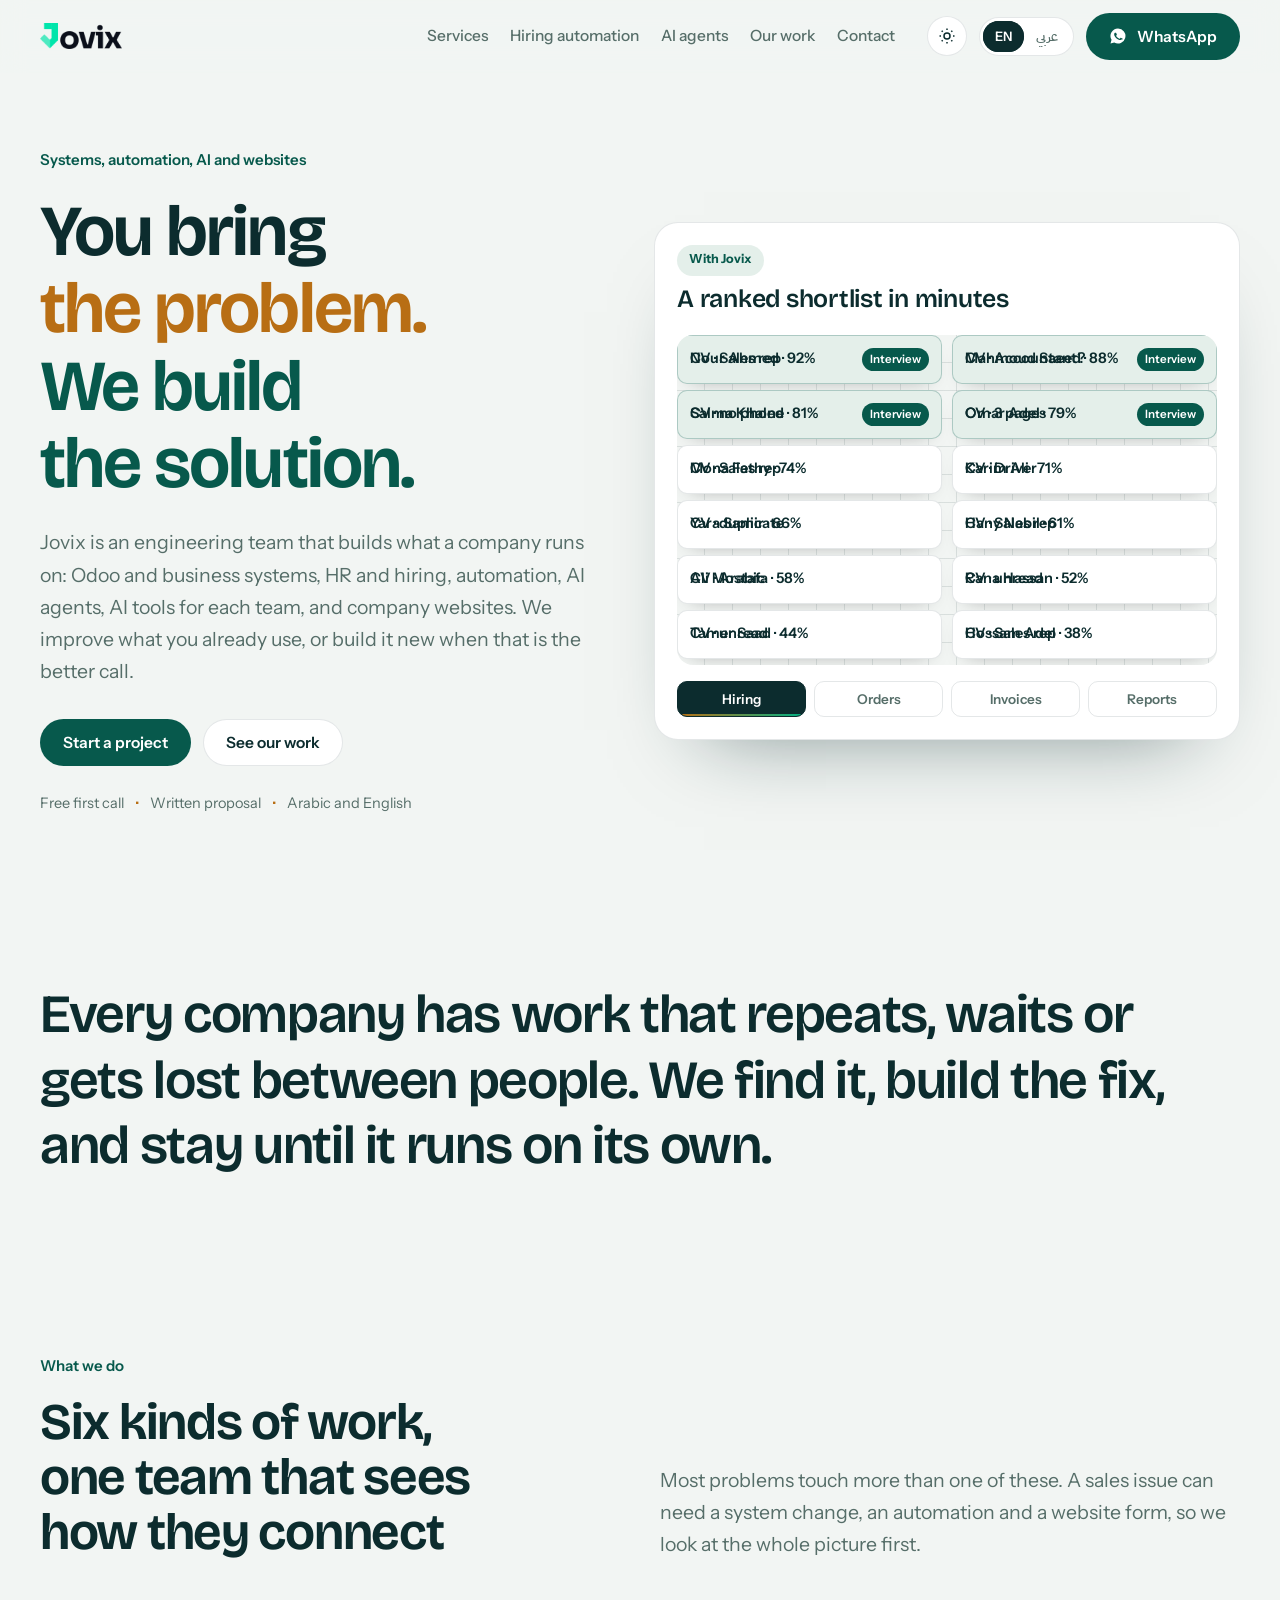
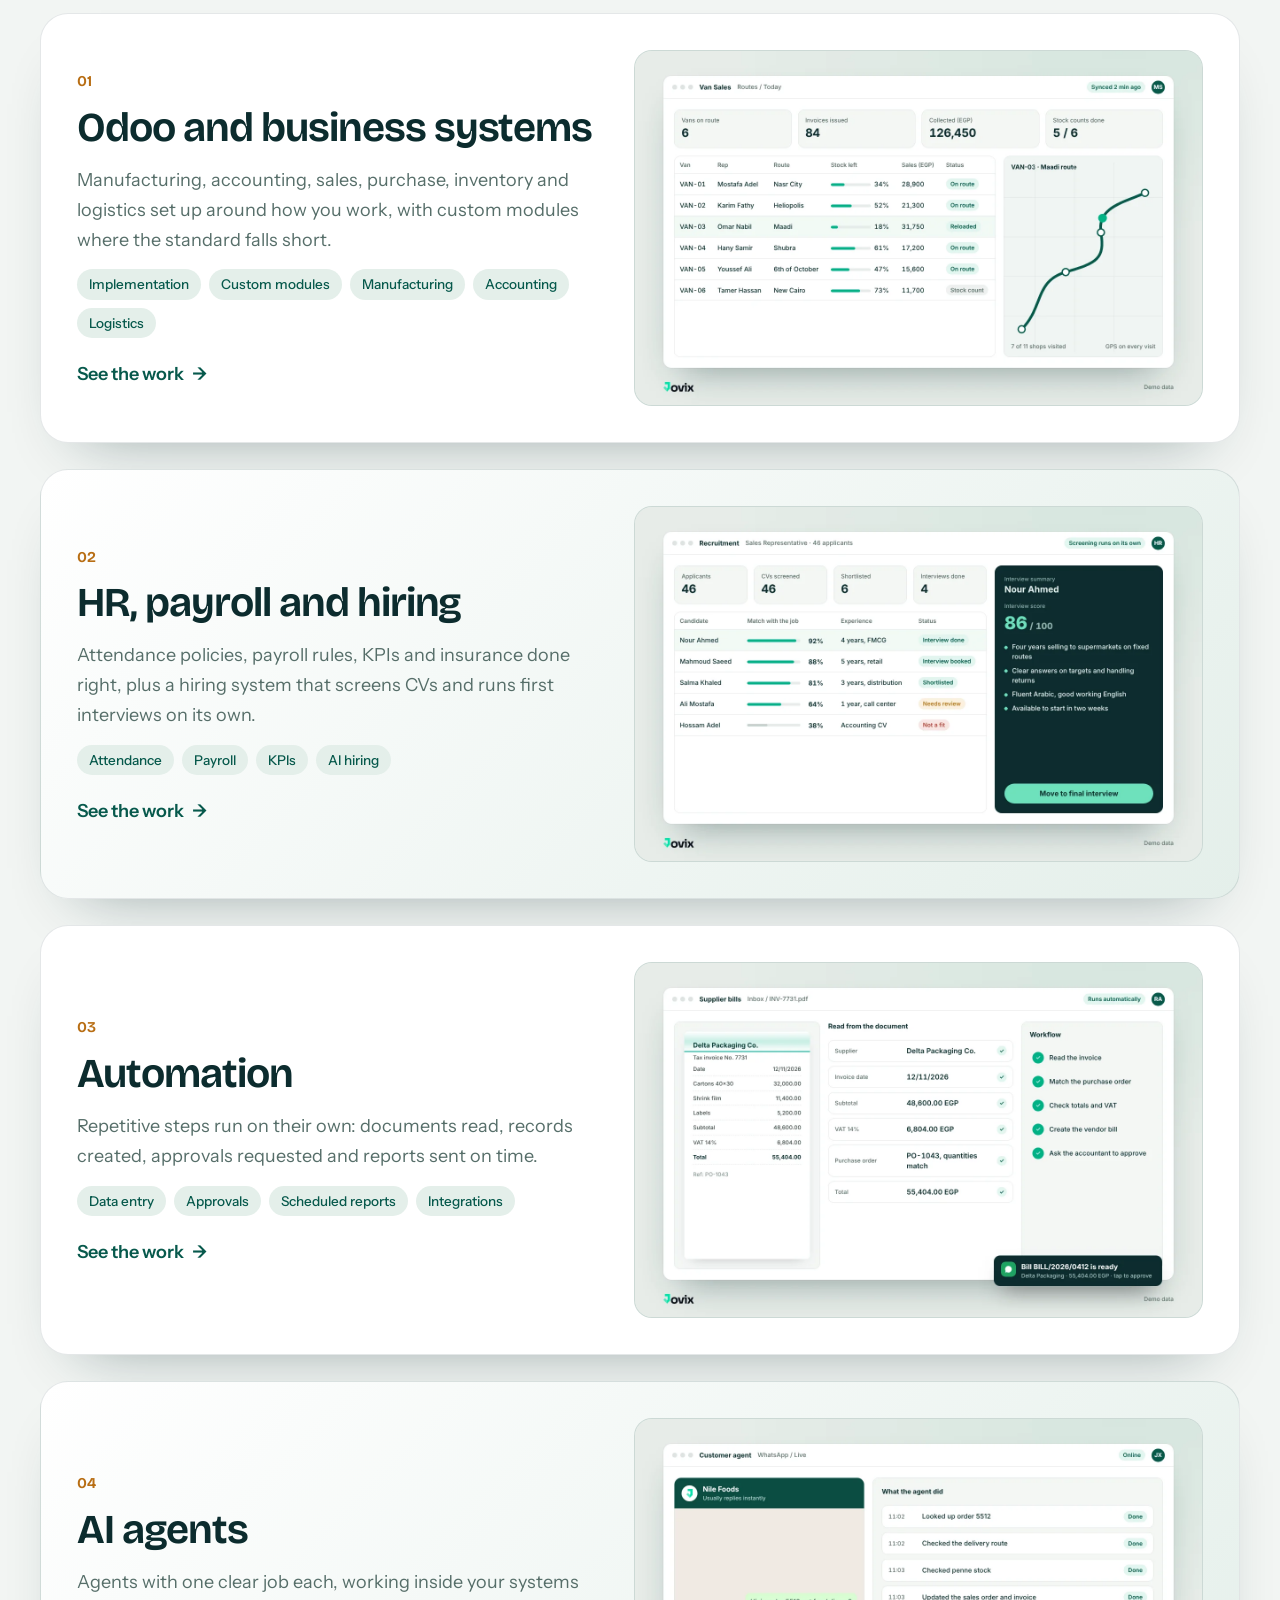
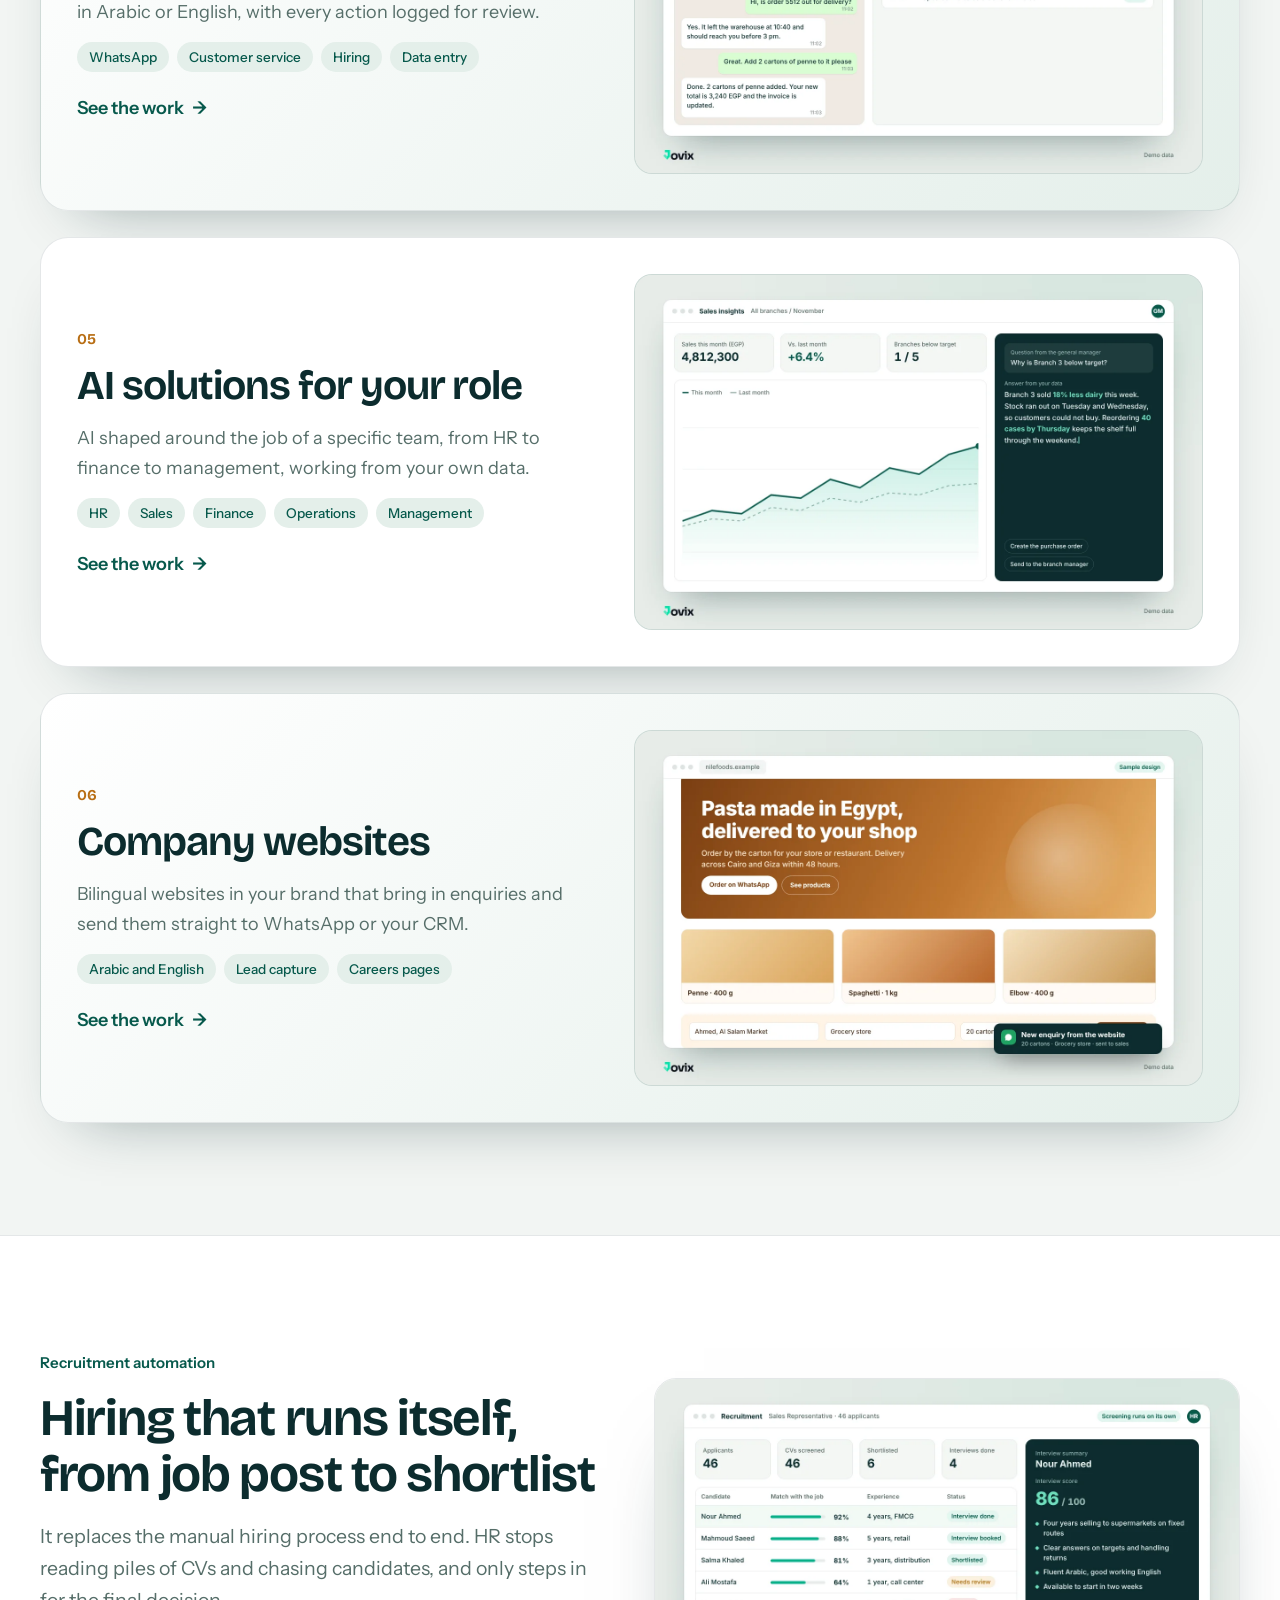
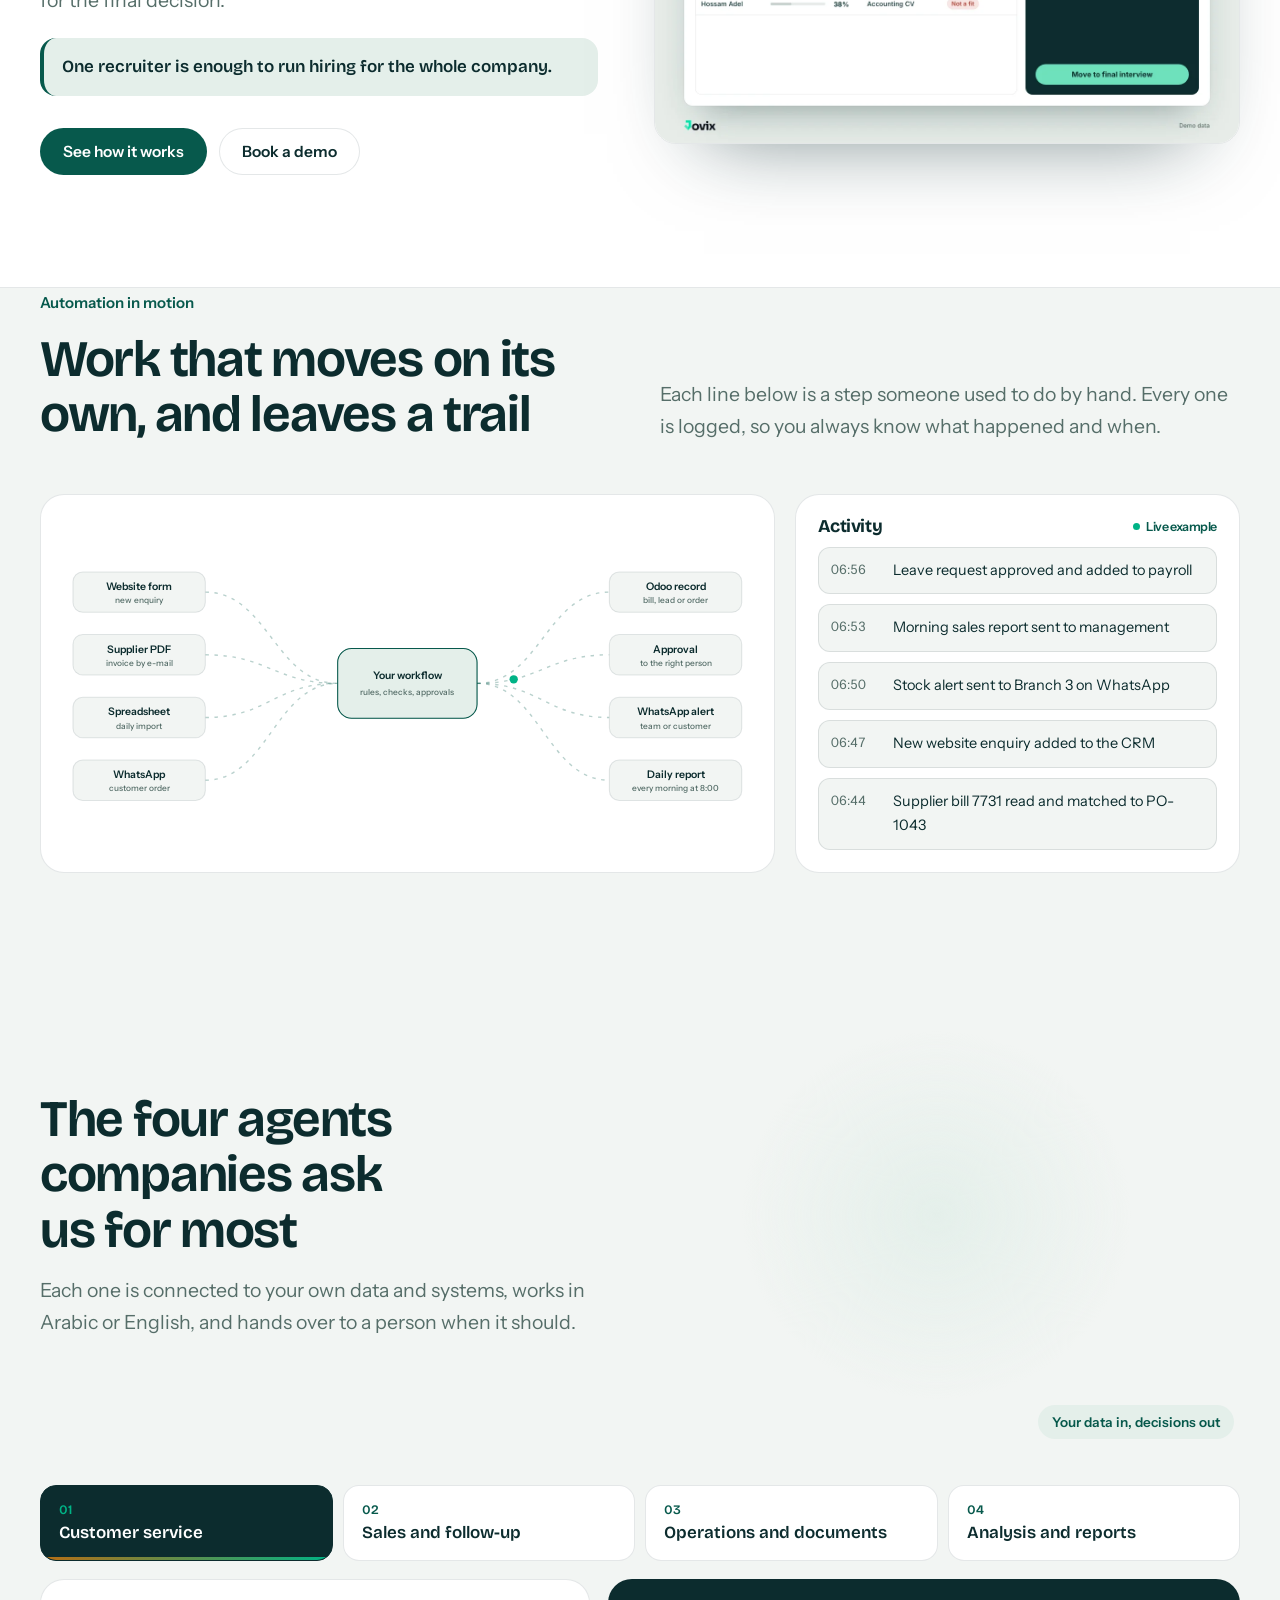
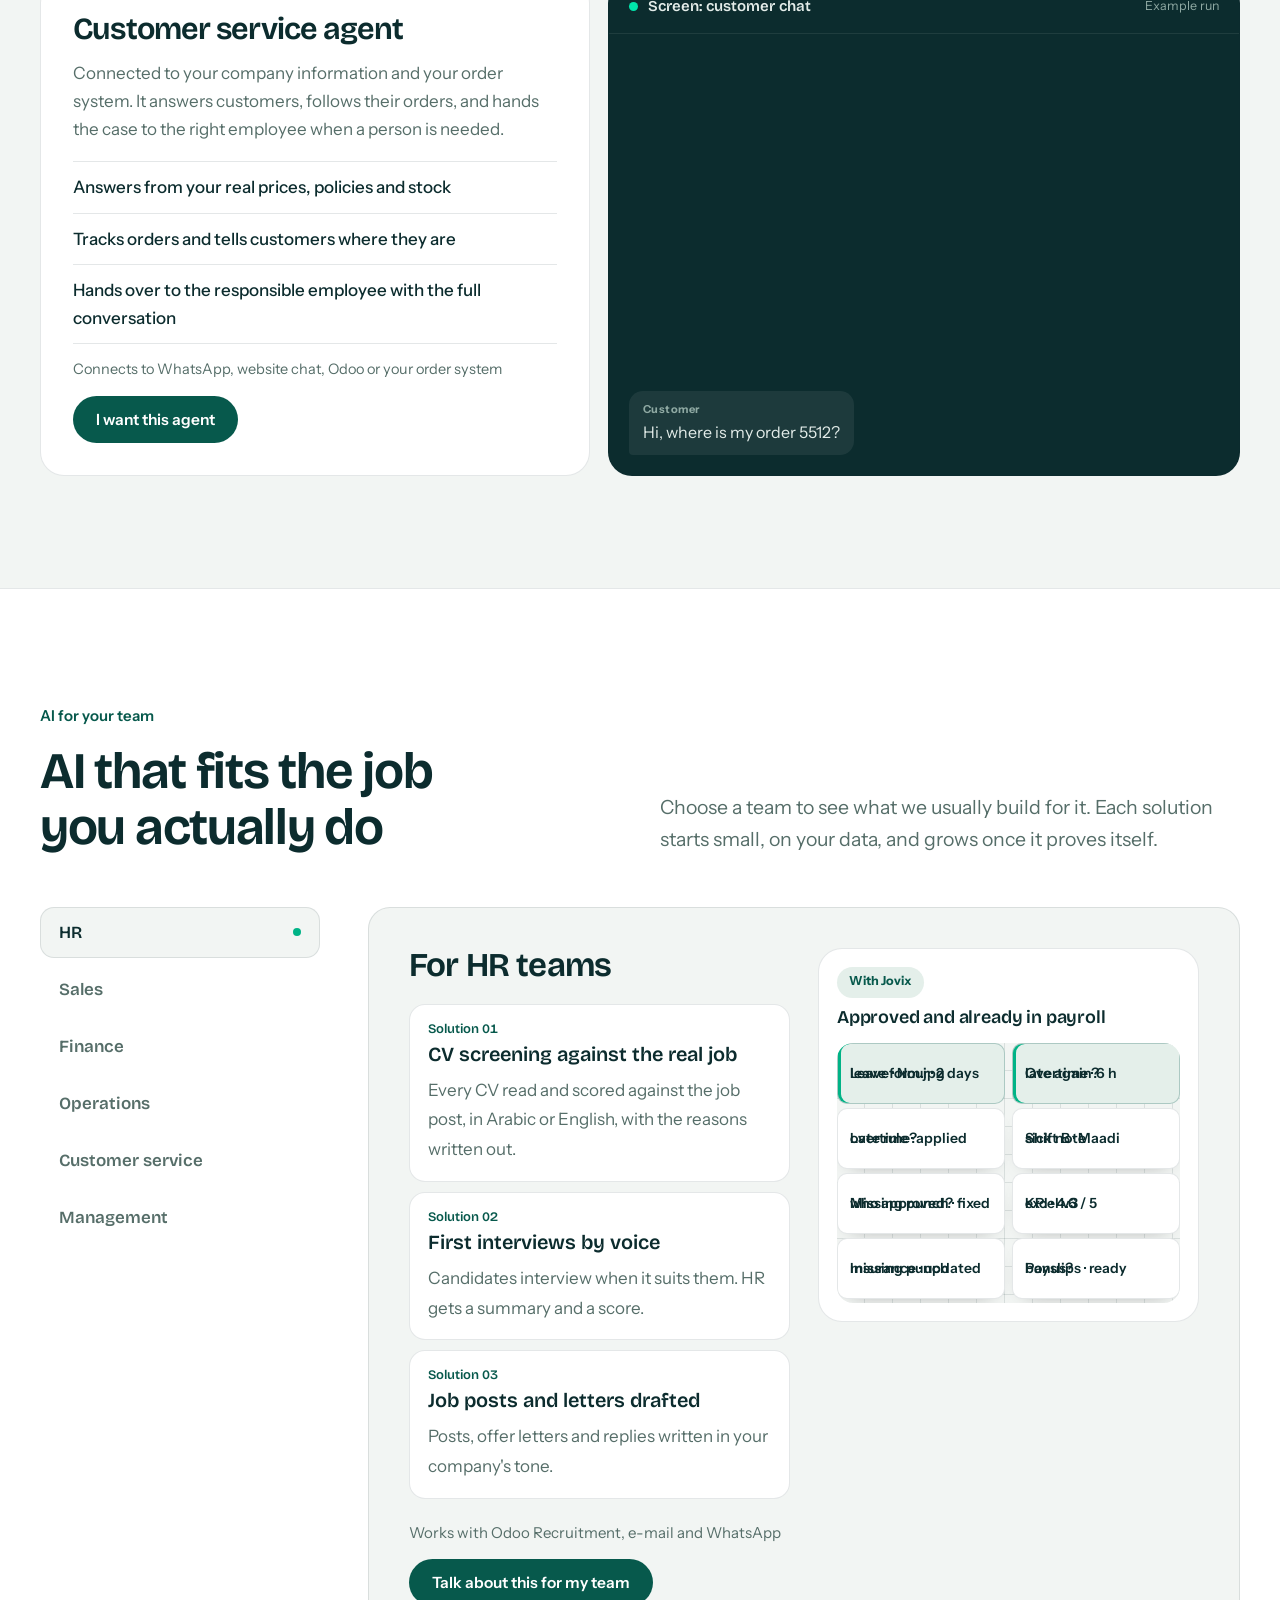
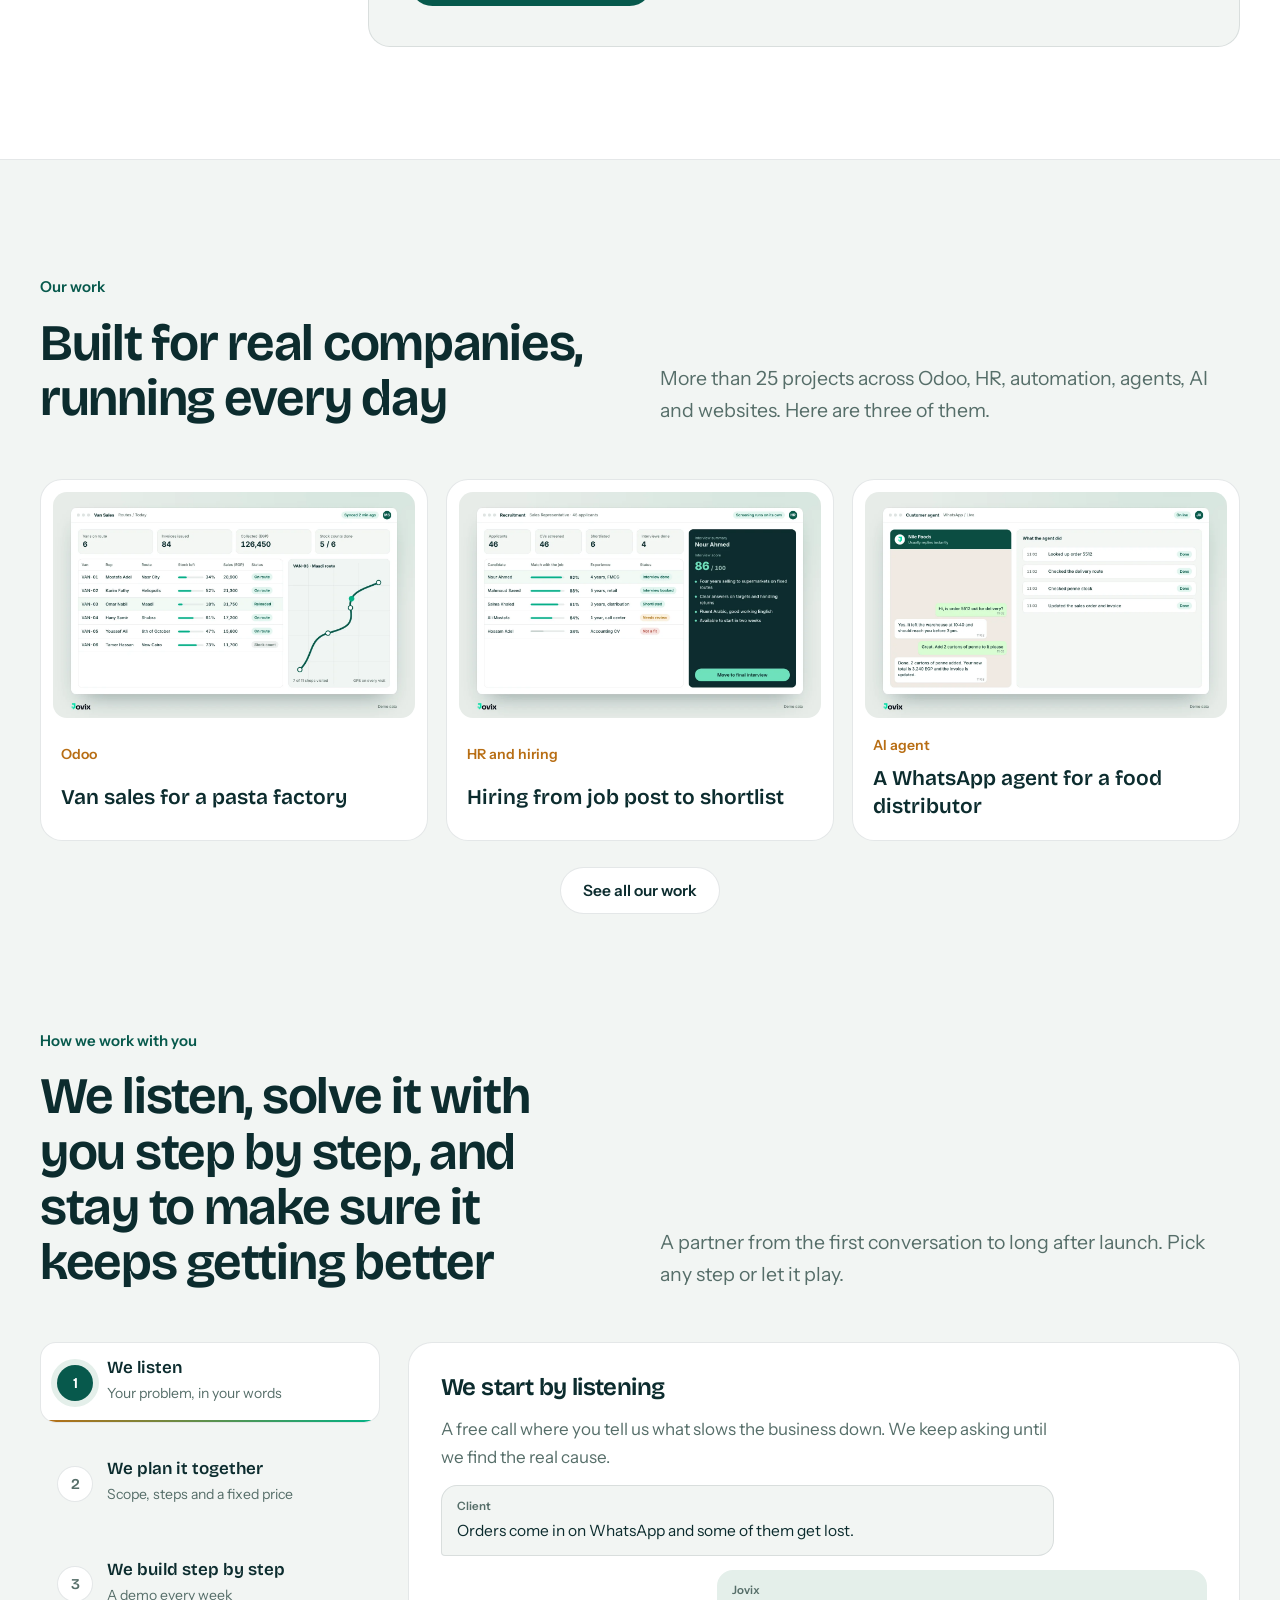
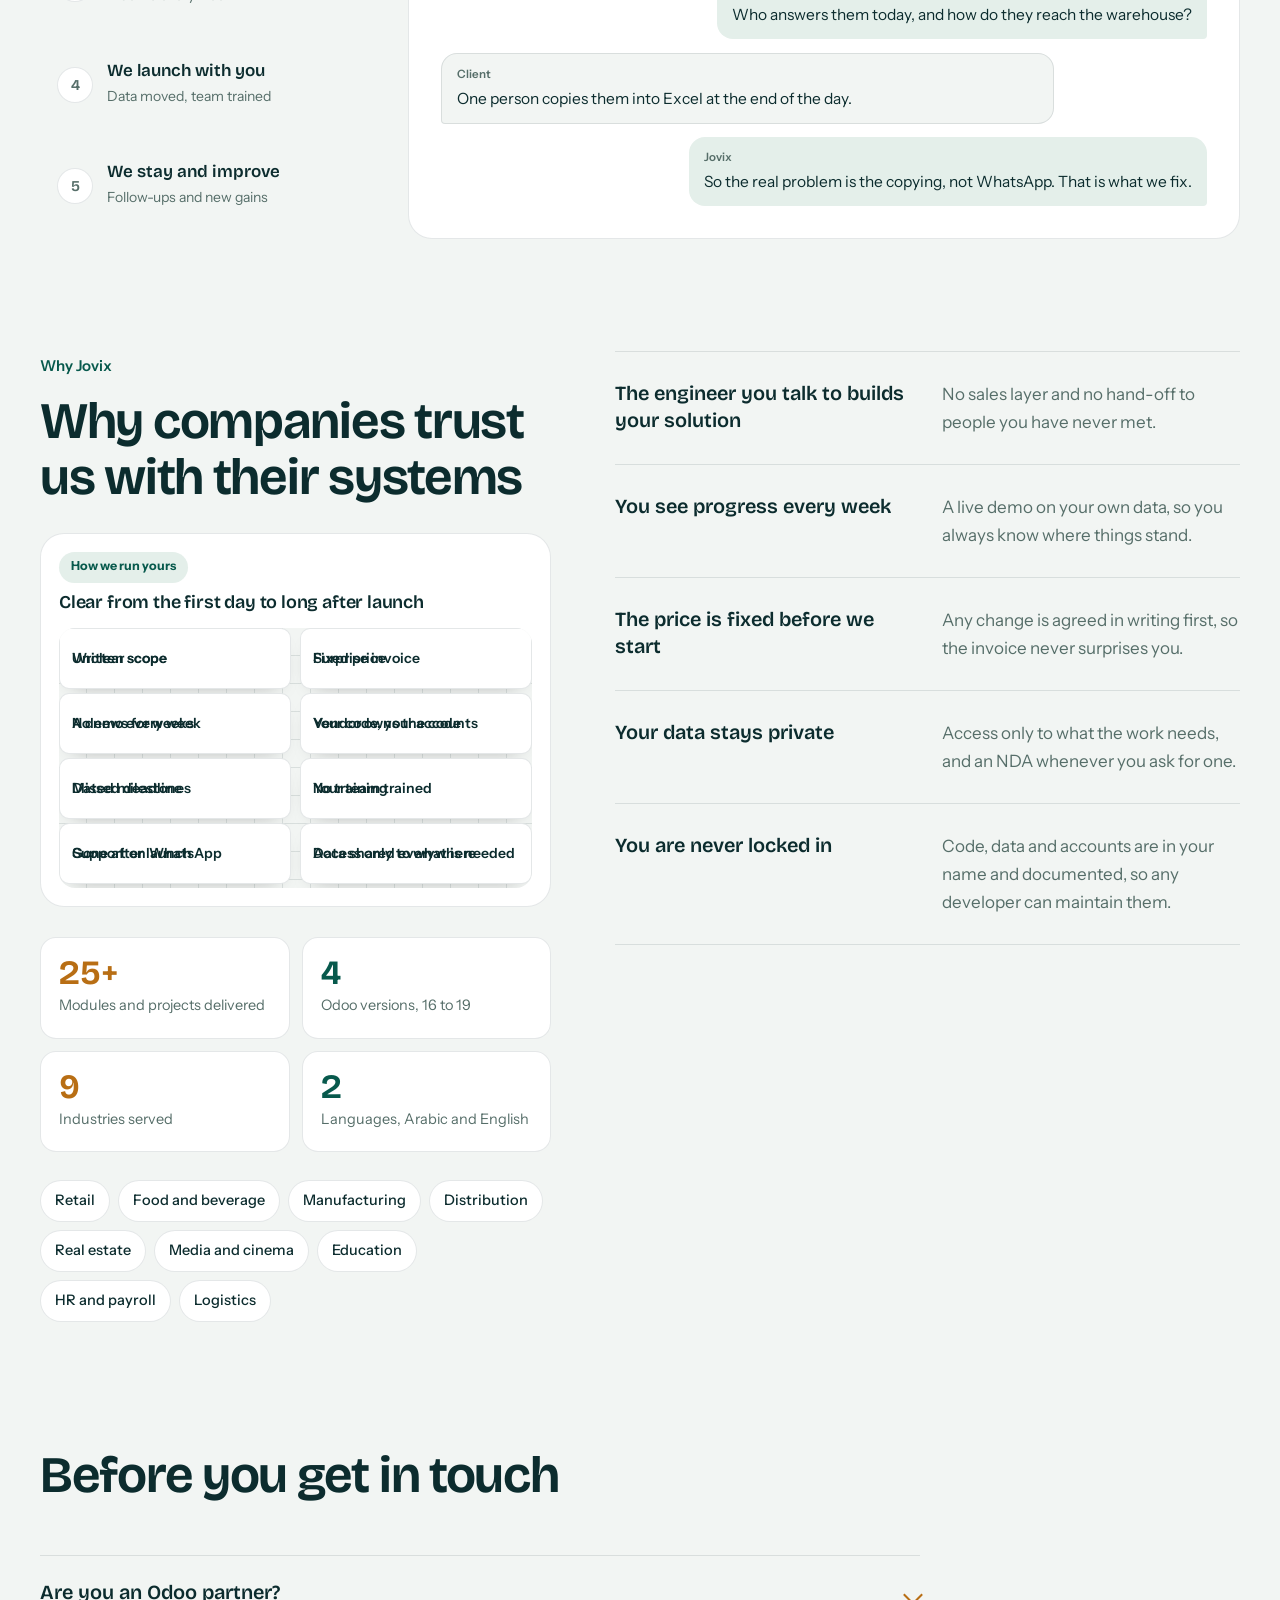
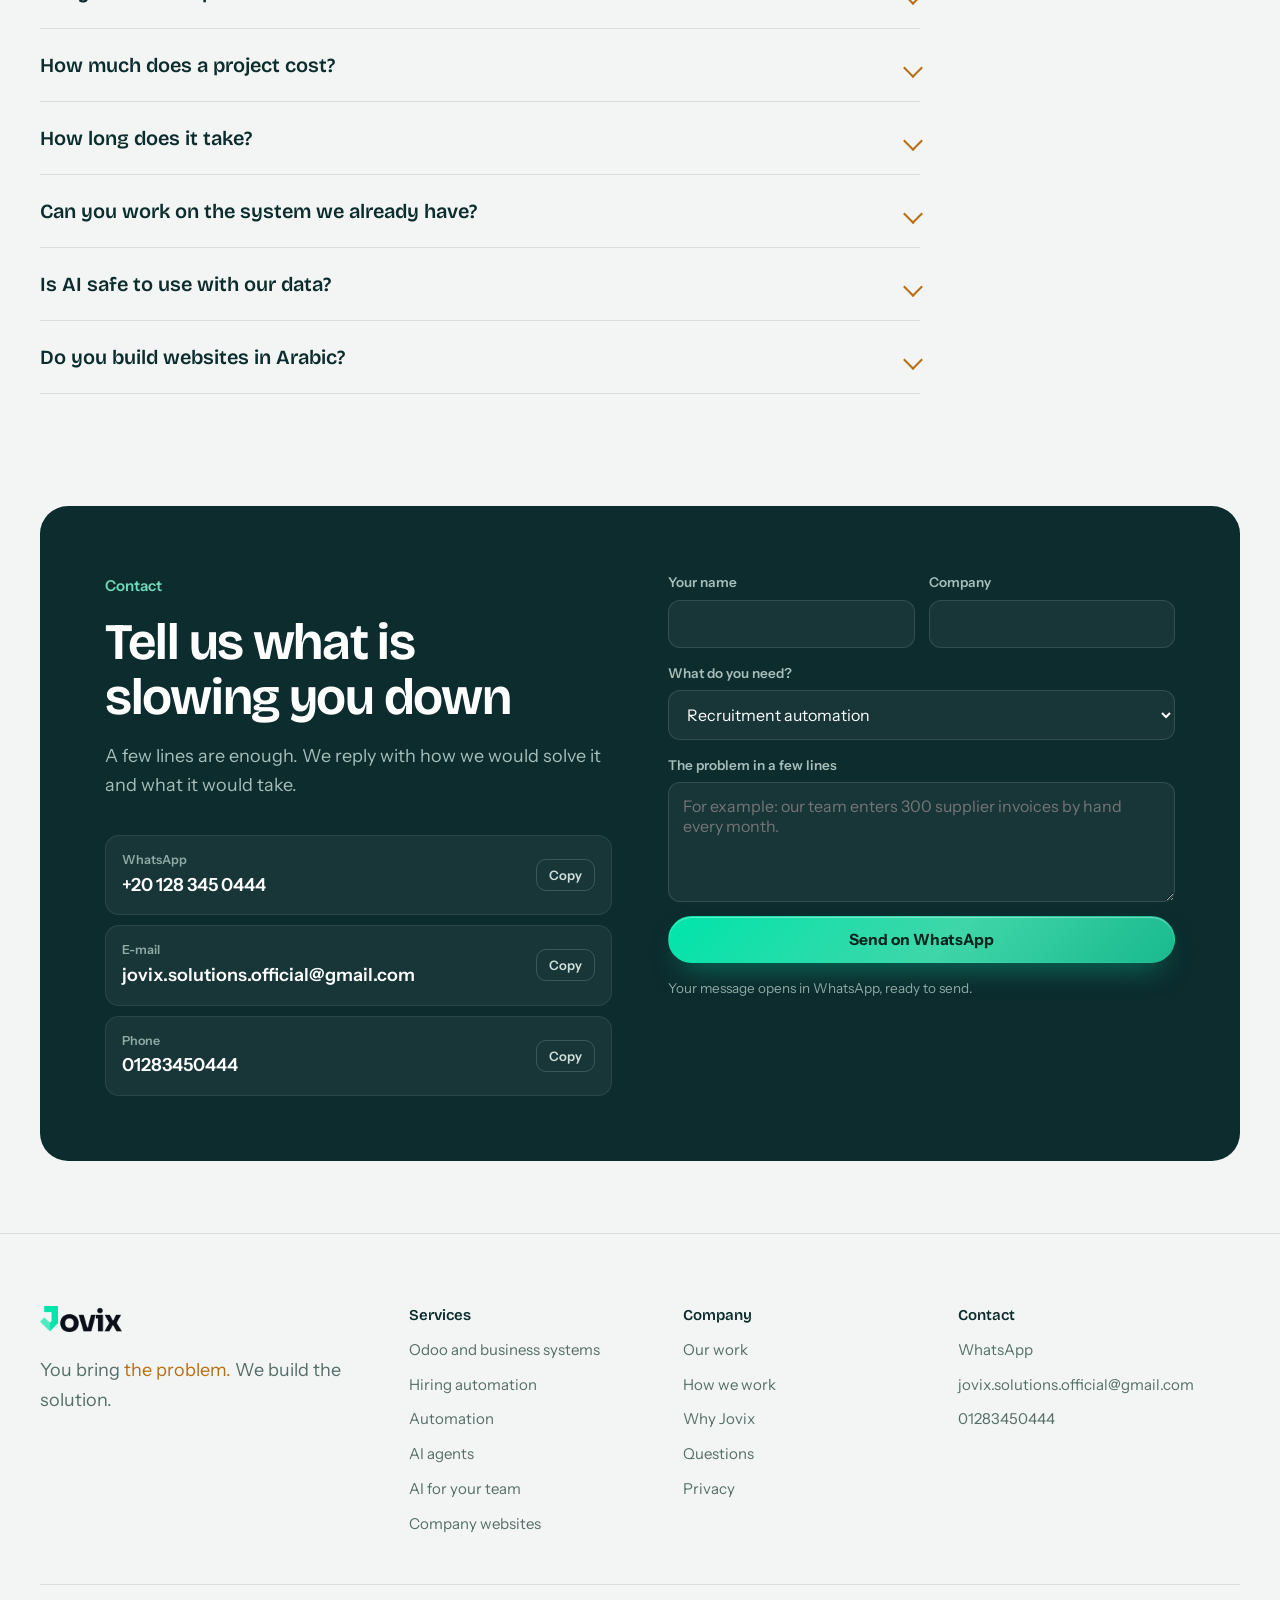
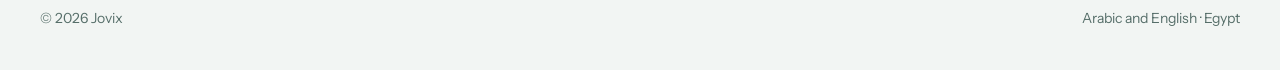
==== commit 975f7086: "Split into pages, new animations" ====
--- a/index.html
+++ b/index.html
@@ -29,10 +29,10 @@
     <a class="logo" href="#top" aria-label="Jovix"><img class="logo-l" src="media/logo_dark.png" alt="Jovix" width="82" height="26"><img class="logo-d" src="media/logo_light.png" alt="Jovix" width="82" height="26"></a>
     <nav class="nav-links" aria-label="Sections">
       <a href="#services" data-i18n="nav1">Services</a>
-      <a href="#hiring" data-i18n="nav6">Hiring automation</a>
+      <a href="hiring.html" data-i18n="nav6">Hiring automation</a>
       <a href="#agents" data-i18n="nav7">AI agents</a>
       <a href="#roles" data-i18n="nav2">AI for your team</a>
-      <a href="#work" data-i18n="nav3">Our work</a>
+      <a href="work.html" data-i18n="nav3">Our work</a>
       <a href="#trust" data-i18n="nav4">Why Jovix</a>
       <a href="#contact" data-i18n="nav5">Contact</a>
     </nav>
@@ -51,10 +51,10 @@
   </div>
   <nav class="menu" id="menu" aria-label="Menu" hidden>
     <a href="#services" data-i18n="nav1">Services</a>
-    <a href="#hiring" data-i18n="nav6">Hiring automation</a>
+    <a href="hiring.html" data-i18n="nav6">Hiring automation</a>
     <a href="#agents" data-i18n="nav7">AI agents</a>
     <a href="#roles" data-i18n="nav2">AI for your team</a>
-    <a href="#work" data-i18n="nav3">Our work</a>
+    <a href="work.html" data-i18n="nav3">Our work</a>
     <a href="#trust" data-i18n="nav4">Why Jovix</a>
     <a href="#contact" data-i18n="nav5">Contact</a>
   </nav>
@@ -77,14 +77,9 @@
     </div>
   </section>
 
-  <div class="facts">
-    <div class="wrap">
-      <div class="fact"><b data-i18n="f1b">Odoo 16, 17, 18 and 19</b><span data-i18n="f1s">Setup, custom modules and upgrades</span></div>
-      <div class="fact"><b data-i18n="f2b">Arabic and English</b><span data-i18n="f2s">Screens, documents and support</span></div>
-      <div class="fact"><b data-i18n="f3b">Fixed price, in writing</b><span data-i18n="f3s">Agreed before any work starts</span></div>
-      <div class="fact"><b data-i18n="f4b">Yours from day one</b><span data-i18n="f4s">Code, data and accounts in your name</span></div>
-    </div>
-  </div>
+  <section class="statement" aria-label="What we do">
+    <div class="wrap"><p class="stmt" id="stmt"></p></div>
+  </section>
 
   <section id="services" aria-labelledby="svc-h">
     <div class="wrap">
@@ -92,50 +87,46 @@
         <div><span class="label" data-i18n="sv_label">What we do</span><h2 id="svc-h" data-i18n="sv_h">Six kinds of work, one team that sees how they connect</h2></div>
         <p data-i18n="sv_p">Most problems touch more than one of these. A sales issue can need a system change, an automation and a website form, so we look at the whole picture first.</p>
       </div>
-      <div class="index">
-        <a class="svc rise" href="#work" data-tab="odoo"><span class="n">01</span><h3 data-i18n="s1h">Odoo and business systems</h3><div><p data-i18n="s1p">Manufacturing, accounting, sales, purchase, inventory and logistics set up around how you work, with custom modules where the standard falls short.</p><div class="tags"><span data-i18n="s1t1">Implementation</span><span data-i18n="s1t2">Custom modules</span><span data-i18n="s1t3">Upgrades</span><span data-i18n="s1t4">Manufacturing</span><span data-i18n="s1t5">Accounting</span><span data-i18n="s1t6">Logistics</span></div></div><span class="go" aria-hidden="true"><svg viewBox="0 0 24 24" fill="none" stroke="currentColor" stroke-width="2"><path d="M5 12h14M13 6l6 6-6 6"/></svg></span></a>
-        <a class="svc rise" href="#work" data-tab="hr"><span class="n">02</span><h3 data-i18n="s6h">HR, payroll and hiring</h3><div><p data-i18n="s6p">Attendance policies, payroll rules, KPIs and insurance done right, plus a hiring system that screens CVs and runs first interviews on its own.</p><div class="tags"><span data-i18n="s6t1">Attendance</span><span data-i18n="s6t2">Payroll</span><span data-i18n="s6t3">KPIs</span><span data-i18n="s6t4">AI hiring</span></div></div><span class="go" aria-hidden="true"><svg viewBox="0 0 24 24" fill="none" stroke="currentColor" stroke-width="2"><path d="M5 12h14M13 6l6 6-6 6"/></svg></span></a>
-        <a class="svc rise" href="#work" data-tab="automation"><span class="n">03</span><h3 data-i18n="s2h">Automation</h3><div><p data-i18n="s2p">Repetitive steps run on their own: documents read, records created, approvals requested and reports sent on time.</p><div class="tags"><span data-i18n="s2t1">Data entry</span><span data-i18n="s2t2">Approvals</span><span data-i18n="s2t3">Scheduled reports</span><span data-i18n="s2t4">Integrations</span></div></div><span class="go" aria-hidden="true"><svg viewBox="0 0 24 24" fill="none" stroke="currentColor" stroke-width="2"><path d="M5 12h14M13 6l6 6-6 6"/></svg></span></a>
-        <a class="svc rise" href="#work" data-tab="agents"><span class="n">04</span><h3 data-i18n="s3h">AI agents</h3><div><p data-i18n="s3p">Agents with one clear job each, working inside your systems in Arabic or English, with every action logged for review.</p><div class="tags"><span data-i18n="s3t1">WhatsApp</span><span data-i18n="s3t2">Customer service</span><span data-i18n="s3t3">Hiring</span><span data-i18n="s3t4">Data entry</span></div></div><span class="go" aria-hidden="true"><svg viewBox="0 0 24 24" fill="none" stroke="currentColor" stroke-width="2"><path d="M5 12h14M13 6l6 6-6 6"/></svg></span></a>
-        <a class="svc rise" href="#roles"><span class="n">05</span><h3 data-i18n="s4h">AI solutions for your role</h3><div><p data-i18n="s4p">AI shaped around the job of a specific team, from HR to finance to management, working from your own data.</p><div class="tags"><span data-i18n="s4t1">HR</span><span data-i18n="s4t2">Sales</span><span data-i18n="s4t3">Finance</span><span data-i18n="s4t4">Operations</span><span data-i18n="s4t5">Management</span></div></div><span class="go" aria-hidden="true"><svg viewBox="0 0 24 24" fill="none" stroke="currentColor" stroke-width="2"><path d="M5 12h14M13 6l6 6-6 6"/></svg></span></a>
-        <a class="svc rise" href="#work" data-tab="web"><span class="n">06</span><h3 data-i18n="s5h">Company websites</h3><div><p data-i18n="s5p">Bilingual websites in your brand that bring in enquiries and send them straight to WhatsApp or your CRM.</p><div class="tags"><span data-i18n="s5t1">Arabic and English</span><span data-i18n="s5t2">Lead capture</span><span data-i18n="s5t3">Careers pages</span></div></div><span class="go" aria-hidden="true"><svg viewBox="0 0 24 24" fill="none" stroke="currentColor" stroke-width="2"><path d="M5 12h14M13 6l6 6-6 6"/></svg></span></a>
-      </div>
-    </div>
-  </section>
-
-
-  <section id="hiring" class="rec-band" aria-labelledby="rec-h">
+      <div class="stack">
+        <article class="stack-card"><div class="stack-in">
+          <div class="stack-text"><span class="stack-n">01</span><h3 data-i18n="s1h">Odoo and business systems</h3><p data-i18n="s1p">Manufacturing, accounting, sales, purchase, inventory and logistics set up around how you work, with custom modules where the standard falls short.</p><div class="tags"><span data-i18n="s1t1">Implementation</span><span data-i18n="s1t2">Custom modules</span><span data-i18n="s1t4">Manufacturing</span><span data-i18n="s1t5">Accounting</span><span data-i18n="s1t6">Logistics</span></div><a class="stack-link" href="work.html#odoo" data-i18n="more_link">See the work</a></div>
+          <div class="stack-img"><img data-src-lang="media/work_odoo_" src="media/work_odoo_en.webp" alt="" width="1280" height="800" loading="lazy"></div>
+        </div></article>
+        <article class="stack-card"><div class="stack-in">
+          <div class="stack-text"><span class="stack-n">02</span><h3 data-i18n="s6h">HR, payroll and hiring</h3><p data-i18n="s6p">Attendance policies, payroll rules, KPIs and insurance done right, plus a hiring system that screens CVs and runs first interviews on its own.</p><div class="tags"><span data-i18n="s6t1">Attendance</span><span data-i18n="s6t2">Payroll</span><span data-i18n="s6t3">KPIs</span><span data-i18n="s6t4">AI hiring</span></div><a class="stack-link" href="hiring.html" data-i18n="more_link">See the work</a></div>
+          <div class="stack-img"><img data-src-lang="media/work_hr_" src="media/work_hr_en.webp" alt="" width="1280" height="800" loading="lazy"></div>
+        </div></article>
+        <article class="stack-card"><div class="stack-in">
+          <div class="stack-text"><span class="stack-n">03</span><h3 data-i18n="s2h">Automation</h3><p data-i18n="s2p">Repetitive steps run on their own: documents read, records created, approvals requested and reports sent on time.</p><div class="tags"><span data-i18n="s2t1">Data entry</span><span data-i18n="s2t2">Approvals</span><span data-i18n="s2t3">Scheduled reports</span><span data-i18n="s2t4">Integrations</span></div><a class="stack-link" href="work.html#automation" data-i18n="more_link">See the work</a></div>
+          <div class="stack-img"><img data-src-lang="media/work_automation_" src="media/work_automation_en.webp" alt="" width="1280" height="800" loading="lazy"></div>
+        </div></article>
+        <article class="stack-card"><div class="stack-in">
+          <div class="stack-text"><span class="stack-n">04</span><h3 data-i18n="s3h">AI agents</h3><p data-i18n="s3p">Agents with one clear job each, working inside your systems in Arabic or English, with every action logged for review.</p><div class="tags"><span data-i18n="s3t1">WhatsApp</span><span data-i18n="s3t2">Customer service</span><span data-i18n="s3t3">Hiring</span><span data-i18n="s3t4">Data entry</span></div><a class="stack-link" href="#agents" data-i18n="more_link">See the work</a></div>
+          <div class="stack-img"><img data-src-lang="media/work_agents_" src="media/work_agents_en.webp" alt="" width="1280" height="800" loading="lazy"></div>
+        </div></article>
+        <article class="stack-card"><div class="stack-in">
+          <div class="stack-text"><span class="stack-n">05</span><h3 data-i18n="s4h">AI solutions for your role</h3><p data-i18n="s4p">AI shaped around the job of a specific team, from HR to finance to management, working from your own data.</p><div class="tags"><span data-i18n="s4t1">HR</span><span data-i18n="s4t2">Sales</span><span data-i18n="s4t3">Finance</span><span data-i18n="s4t4">Operations</span><span data-i18n="s4t5">Management</span></div><a class="stack-link" href="#roles" data-i18n="more_link">See the work</a></div>
+          <div class="stack-img"><img data-src-lang="media/work_ai_" src="media/work_ai_en.webp" alt="" width="1280" height="800" loading="lazy"></div>
+        </div></article>
+        <article class="stack-card"><div class="stack-in">
+          <div class="stack-text"><span class="stack-n">06</span><h3 data-i18n="s5h">Company websites</h3><p data-i18n="s5p">Bilingual websites in your brand that bring in enquiries and send them straight to WhatsApp or your CRM.</p><div class="tags"><span data-i18n="s5t1">Arabic and English</span><span data-i18n="s5t2">Lead capture</span><span data-i18n="s5t3">Careers pages</span></div><a class="stack-link" href="work.html#web" data-i18n="more_link">See the work</a></div>
+          <div class="stack-img"><img data-src-lang="media/work_web_" src="media/work_web_en.webp" alt="" width="1280" height="800" loading="lazy"></div>
+        </div></article>
+      </div>
+    </div>
+  </section>
+
+
+  <section id="hiring" class="rec-band teaser-band" aria-labelledby="rec-h">
     <div class="wrap rec">
       <div class="rise">
         <span class="label" data-i18n="rc_label">Recruitment automation</span>
         <h2 id="rec-h" data-i18n="rc_h">Hiring that runs itself, from job post to shortlist</h2>
         <p class="lead" data-i18n="rc_p">It replaces the manual hiring process end to end. HR stops reading piles of CVs and chasing candidates, and only steps in for the final decision.</p>
         <p class="one" data-i18n="rc_one">One recruiter is enough to run hiring for the whole company.</p>
-        <ol class="flowlist">
-          <li><div><b data-i18n="rc1b">The job post writes itself</b><span data-i18n="rc1s">Written in your company's name and published with a shareable apply link.</span></div></li>
-          <li><div><b data-i18n="rc2b">Every CV is screened</b><span data-i18n="rc2s">Against the job itself, in Arabic or English, for office and skilled roles alike.</span></div></li>
-          <li><div><b data-i18n="rc3b">First interviews happen on their own</b><span data-i18n="rc3s">By voice, at a time that suits the candidate, with invites and reminders sent for you.</span></div></li>
-          <li><div><b data-i18n="rc4b">You get a ranked shortlist</b><span data-i18n="rc4s">With a summary and a score for every candidate, ready for the final interview.</span></div></li>
-        </ol>
-      </div>
-      <div class="rise">
-        <button class="shot tilt" type="button" id="rec-shot" aria-label="Watch the clip">
-          <img id="rec-img" src="media/work_hr_en.webp" alt="" width="1280" height="800" loading="lazy">
-          <span class="play"><i><svg viewBox="0 0 10 12"><path d="M0 0l10 6-10 6z"/></svg></i><span data-i18n="rc_watch">See it in action</span></span>
-        </button>
-        <div class="ba">
-          <div><small data-i18n="rc_bk">Before</small><span data-i18n="rc_bv">Days spent reading CVs and booking calls for every opening</span></div>
-          <div><small data-i18n="rc_ak">After</small><span data-i18n="rc_av">A ranked shortlist waiting for you, without lifting a finger</span></div>
-        </div>
-        <div class="ways">
-          <div class="way"><b data-i18n="rc_w1">Inside your Odoo</b><p data-i18n="rc_w1p">Installed on your Odoo and working with your jobs, website and employees.</p><small data-i18n="rc_w1t">Available now</small></div>
-          <div class="way"><b data-i18n="rc_w2">As a cloud product</b><p data-i18n="rc_w2p">No Odoo needed. Sign up, post a job and start hiring.</p><small data-i18n="rc_w2t">Coming soon</small></div>
-        </div>
-        <div class="hero-cta rec-cta">
-          <a class="btn solid" id="rec-demo" href="https://wa.me/201283450444" target="_blank" rel="noopener noreferrer" data-i18n="rc_cta">Book a demo</a>
-          <a class="btn" id="rec-early" href="https://wa.me/201283450444" target="_blank" rel="noopener noreferrer" data-i18n="rc_cta2">Join the early list</a>
-        </div>
-      </div>
+        <div class="hero-cta"><a class="btn solid" href="hiring.html" data-i18n="rc_more">See how it works</a><a class="btn" id="rec-demo" href="https://wa.me/201283450444" target="_blank" rel="noopener noreferrer" data-i18n="rc_cta">Book a demo</a></div>
+      </div>
+      <a class="teaser-shot tilt rise" href="hiring.html" aria-label="Recruitment automation"><img data-src-lang="media/work_hr_" src="media/work_hr_en.webp" alt="" width="1280" height="800" loading="lazy"></a>
     </div>
   </section>
 
@@ -175,9 +166,9 @@
 
   <section id="agents" class="flush" aria-labelledby="ag-h">
     <div class="wrap">
-      <div class="head rise">
-        <div><h2 id="ag-h" data-i18n="ag_h">The four agents companies ask us for most</h2></div>
-        <p data-i18n="ag_p">Each one is connected to your own data and systems, works in Arabic or English, and hands over to a person when it should.</p>
+      <div class="brain-head">
+        <div class="rise"><h2 id="ag-h" data-i18n="ag_h">The four agents companies ask us for most</h2><p data-i18n="ag_p">Each one is connected to your own data and systems, works in Arabic or English, and hands over to a person when it should.</p></div>
+        <div class="brain-wrap" aria-hidden="true"><canvas id="brain"></canvas><span class="brain-tag" data-i18n="br_tag">Your data in, decisions out</span></div>
       </div>
       <div class="ag">
         <div class="ag-tabs" role="tablist" aria-label="Agents" id="ag-tabs"></div>
@@ -206,10 +197,10 @@
     <div class="wrap">
       <div class="head rise">
         <div><span class="label" data-i18n="wk_label">Our work</span><h2 id="work-h" data-i18n="wk_h">Built for real companies, running every day</h2></div>
-        <p data-i18n="wk_p">Client names stay private. The clips are recordings of the same kind of screens, filled with demo data.</p>
-      </div>
-      <div class="tabs" role="tablist" aria-label="Work" id="work-tabs"></div>
-      <div id="work-panel" role="tabpanel"></div>
+        <p data-i18n="wk_p2">More than 25 projects across Odoo, HR, automation, agents, AI and websites. Here are three of them.</p>
+      </div>
+      <div class="wt-grid"><a class="wt-card tilt" href="work.html#odoo"><span class="wt-img"><img data-src-lang="media/work_odoo_" src="media/work_odoo_en.webp" alt="" width="1280" height="800" loading="lazy"></span><small data-i18n="w_m1">Odoo</small><b data-i18n="w_t1">Van sales for a pasta factory</b></a><a class="wt-card tilt" href="work.html#hr"><span class="wt-img"><img data-src-lang="media/work_hr_" src="media/work_hr_en.webp" alt="" width="1280" height="800" loading="lazy"></span><small data-i18n="w_m2">HR and hiring</small><b data-i18n="w_t2">Hiring from job post to shortlist</b></a><a class="wt-card tilt" href="work.html#agents"><span class="wt-img"><img data-src-lang="media/work_agents_" src="media/work_agents_en.webp" alt="" width="1280" height="800" loading="lazy"></span><small data-i18n="w_m3">AI agent</small><b data-i18n="w_t3">A WhatsApp agent for a food distributor</b></a></div>
+      <div class="wt-all"><a class="btn" href="work.html" data-i18n="wk_all">See all our work</a></div>
     </div>
   </section>
 
@@ -315,8 +306,8 @@
       <img class="logo-l" src="media/logo_dark.png" alt="Jovix" width="82" height="26"><img class="logo-d" src="media/logo_light.png" alt="Jovix" width="82" height="26">
       <p data-i18n-html="ft_tag">You bring <span class="warm">the problem.</span> We build the solution.</p>
     </div>
-    <div><b data-i18n="ft_h1">Services</b><a href="#services" data-i18n="ft_l1">Odoo and business systems</a><a href="#hiring" data-i18n="ft_l2">Hiring automation</a><a href="#flow" data-i18n="ft_l3">Automation</a><a href="#agents" data-i18n="ft_l4">AI agents</a><a href="#roles" data-i18n="ft_l5">AI for your team</a><a href="#work" data-i18n="ft_l6">Company websites</a></div>
-    <div><b data-i18n="ft_h2">Company</b><a href="#work" data-i18n="nav3">Our work</a><a href="#journey" data-i18n="ft_l7">How we work</a><a href="#trust" data-i18n="nav4">Why Jovix</a><a href="#faq" data-i18n="ft_l8">Questions</a><a href="privacy.html" data-i18n="priv">Privacy</a></div>
+    <div><b data-i18n="ft_h1">Services</b><a href="work.html#odoo" data-i18n="ft_l1">Odoo and business systems</a><a href="hiring.html" data-i18n="ft_l2">Hiring automation</a><a href="#flow" data-i18n="ft_l3">Automation</a><a href="#agents" data-i18n="ft_l4">AI agents</a><a href="#roles" data-i18n="ft_l5">AI for your team</a><a href="work.html#web" data-i18n="ft_l6">Company websites</a></div>
+    <div><b data-i18n="ft_h2">Company</b><a href="work.html" data-i18n="nav3">Our work</a><a href="#journey" data-i18n="ft_l7">How we work</a><a href="#trust" data-i18n="nav4">Why Jovix</a><a href="#faq" data-i18n="ft_l8">Questions</a><a href="privacy.html" data-i18n="priv">Privacy</a></div>
     <div><b data-i18n="ft_h3">Contact</b><a href="https://wa.me/201283450444" target="_blank" rel="noopener noreferrer">WhatsApp</a><a href="mailto:jovix.solutions.official@gmail.com" class="ltr">jovix.solutions.official@gmail.com</a><a href="tel:+201283450444" class="ltr">01283450444</a></div>
   </div>
   <div class="wrap foot-base"><span>&copy; <span id="year">2026</span> Jovix</span><span data-i18n="ft_base">Arabic and English · Egypt</span></div>
--- a/css/site.css
+++ b/css/site.css
@@ -558,3 +558,103 @@
 :root[dir="rtl"] .morph.sm .solved .mo-t.hi { box-shadow: inset -3px 0 0 var(--emerald); }
 footer { margin-top: 0; }
 #contact { padding-bottom: 72px; }
+
+/* ---------- type scale, one step up ---------- */
+body { font-size: 18px; }
+:root[lang="ar"] body { font-size: 18.5px; }
+.hero .lead, .head p, .rec .lead { font-size: 19.5px; }
+.svc p, .front p, .role-item span, .ag-info > p, .jr-scene > p, .vow p, .faq p, .way p, .flowlist span { font-size: 17px; }
+.role-item b, .front b, .back b { font-size: 20px; }
+.ag-feed .m { font-size: 16px; }
+.ag-info li { font-size: 17px; }
+.mo-t { font-size: 14.5px; }
+.morph.sm .mo-t { font-size: 14px; }
+.faq summary { font-size: 20px; }
+.nav-links { font-size: 15.5px; }
+
+/* ---------- headings reveal from a mask as they scroll in ---------- */
+@supports (animation-timeline: view()) {
+  .head h2, .brain-head h2, .contact h2, .trust .side h2, .cta-in h2, .rec h2 { animation: unmask linear both; animation-timeline: view(); animation-range: entry 5% cover 30%; }
+  @keyframes unmask { from { clip-path: inset(0 0 100% 0); transform: translateY(40px); opacity: .2; } to { clip-path: inset(0 0 -10% 0); } }
+  .wt-img img, .teaser-shot img, .stack-img img { animation: drift-img linear both; animation-timeline: view(); animation-range: cover; }
+  @keyframes drift-img { from { transform: translateY(-4%) scale(1.08); } to { transform: translateY(4%) scale(1.08); } }
+  .who-c:nth-child(1) { animation: fromleft linear both; animation-timeline: view(); animation-range: entry 0% cover 30%; }
+  .who-c:nth-child(3) { animation: fromright linear both; animation-timeline: view(); animation-range: entry 0% cover 30%; }
+  @keyframes fromleft { from { transform: perspective(900px) translateX(-60px) rotateY(18deg); opacity: .2; } }
+  @keyframes fromright { from { transform: perspective(900px) translateX(60px) rotateY(-18deg); opacity: .2; } }
+}
+
+/* ---------- statement ---------- */
+.statement { padding: 110px 0 60px; }
+.stmt { font: 600 clamp(30px, 4.2vw, 58px)/1.22 var(--display); letter-spacing: -0.025em; max-width: 22em; }
+:root[lang="ar"] .stmt { letter-spacing: 0; line-height: 1.5; }
+.stmt .w { color: var(--ink); opacity: .14; transition: opacity .45s ease, color .45s ease; }
+.stmt .w.on { opacity: 1; }
+.stmt .warm-w.on { color: var(--warm); }
+.stmt .green-w.on { color: var(--forest); }
+
+/* ---------- services as a 3D stack ---------- */
+.stack { display: grid; gap: 26px; }
+.stack-card { position: sticky; top: 96px; }
+.stack-card:nth-child(2) { top: 108px; } .stack-card:nth-child(3) { top: 120px; } .stack-card:nth-child(4) { top: 132px; } .stack-card:nth-child(5) { top: 144px; } .stack-card:nth-child(6) { top: 156px; }
+.stack-in { display: grid; grid-template-columns: 1fr 1.1fr; gap: 40px; align-items: center; padding: 36px; border-radius: 28px; background: var(--surface); border: 1px solid var(--line); box-shadow: 0 30px 60px -40px rgba(12, 44, 46, .45); transform-origin: 50% 0; will-change: transform; min-height: 430px; }
+.stack-card:nth-child(even) .stack-in { background: linear-gradient(135deg, var(--surface), var(--tint)); }
+.stack-n { font: 650 15px var(--display); color: var(--warm); }
+.stack-text h3 { font-size: clamp(30px, 3.2vw, 44px); margin: 10px 0 16px; }
+.stack-text p { color: var(--mute); font-size: 18px; max-width: 30em; }
+.stack-link { display: inline-flex; gap: 8px; margin-top: 22px; font-weight: 600; color: var(--forest); text-decoration: none; }
+.stack-link::after { content: "\2192"; transition: transform .3s; }
+:root[dir="rtl"] .stack-link::after { content: "\2190"; }
+.stack-link:hover::after { transform: translateX(4px); }
+:root[dir="rtl"] .stack-link:hover::after { transform: translateX(-4px); }
+.stack-img { border-radius: 18px; overflow: hidden; border: 1px solid var(--line); aspect-ratio: 16 / 10; background: var(--tint); }
+.stack-img img { width: 100%; height: 100%; object-fit: cover; }
+
+/* ---------- teasers ---------- */
+.teaser-band .rec { align-items: center; }
+.teaser-shot { display: block; border-radius: 22px; overflow: hidden; border: 1px solid var(--line); aspect-ratio: 16 / 10; box-shadow: 0 40px 80px -50px rgba(12, 44, 46, .6); }
+.teaser-shot img { width: 100%; height: 100%; object-fit: cover; }
+.wt-grid { display: grid; grid-template-columns: repeat(3, 1fr); gap: 18px; }
+.wt-card { display: grid; gap: 8px; text-decoration: none; padding: 12px 12px 20px; border-radius: 22px; background: var(--surface); border: 1px solid var(--line); }
+.wt-img { display: block; border-radius: 14px; overflow: hidden; aspect-ratio: 16 / 10; background: var(--tint); margin-bottom: 8px; }
+.wt-img img { width: 100%; height: 100%; object-fit: cover; }
+.wt-card small { color: var(--warm); font-weight: 600; font-size: 14px; padding: 0 8px; }
+.wt-card b { font: 600 21px/1.3 var(--display); padding: 0 8px; }
+.wt-all { margin-top: 26px; display: flex; justify-content: center; }
+
+/* ---------- brain head ---------- */
+.brain-head { display: grid; grid-template-columns: 1fr 1.1fr; gap: 40px; align-items: center; margin-bottom: 40px; }
+.brain-head h2 { font-size: clamp(34px, 4vw, 54px); margin-bottom: 16px; }
+.brain-head p { color: var(--mute); font-size: 19.5px; max-width: 32em; }
+.brain-wrap { position: relative; height: 460px; cursor: pointer; }
+.brain-wrap canvas { width: 100%; height: 100%; display: block; }
+.brain-wrap::before { content: ""; position: absolute; inset: 10% 18%; border-radius: 50%; background: radial-gradient(closest-side, var(--tint), transparent); pointer-events: none; }
+.brain-tag { position: absolute; bottom: 6px; inset-inline-end: 6px; font-size: 13.5px; font-weight: 600; color: var(--forest); padding: 6px 14px; border-radius: 999px; background: var(--tint); }
+
+/* ---------- inner pages ---------- */
+.page-hero { padding: 80px 0 60px; }
+.page-hero.slim { padding-bottom: 30px; }
+.page-hero h1 { font-size: clamp(42px, 5.4vw, 72px); margin: 16px 0 22px; }
+.page-hero .lead { color: var(--mute); max-width: 36em; }
+.ph-grid { display: grid; grid-template-columns: 1fr 1.05fr; gap: 56px; align-items: center; }
+.who { display: grid; grid-template-columns: repeat(3, 1fr); gap: 18px; }
+.who-c { padding: 30px; border-radius: 22px; background: var(--surface); border: 1px solid var(--line); }
+.who-c b { display: block; font: 600 22px/1.3 var(--display); margin-bottom: 10px; }
+.who-c p { color: var(--mute); }
+.cta-band { padding: 40px 0 100px; }
+.cta-in { border-radius: 28px; padding: 64px; background: var(--block); color: #e3ece9; display: grid; gap: 26px; justify-items: start; border: 1px solid var(--line); }
+.cta-in h2 { color: #fff; font-size: clamp(32px, 4vw, 52px); max-width: 18em; }
+.cta-in .warm { color: #eab26a; }
+.cta-in .btn.solid { background: linear-gradient(135deg, #00e5ab, #3fd6a9 55%, #19b98e); color: #04251c; }
+.cta-in .btn:not(.solid) { background: transparent; color: #e3ece9; border-color: rgba(255, 255, 255, .25); }
+
+@media (max-width: 1000px) {
+  .stack-in, .brain-head, .ph-grid { grid-template-columns: 1fr; }
+  .stack-in { min-height: 0; padding: 24px; }
+  .stack-card { top: 84px !important; }
+  .wt-grid, .who { grid-template-columns: 1fr; }
+  .brain-wrap { height: 340px; }
+  .cta-in { padding: 36px 24px; }
+}
+
+.one { margin-top: 22px; padding: 16px 18px; border-radius: 16px; background: var(--tint); color: var(--ink); font: 600 17px/1.5 var(--display); border-inline-start: 4px solid var(--warm); max-width: 34em; }
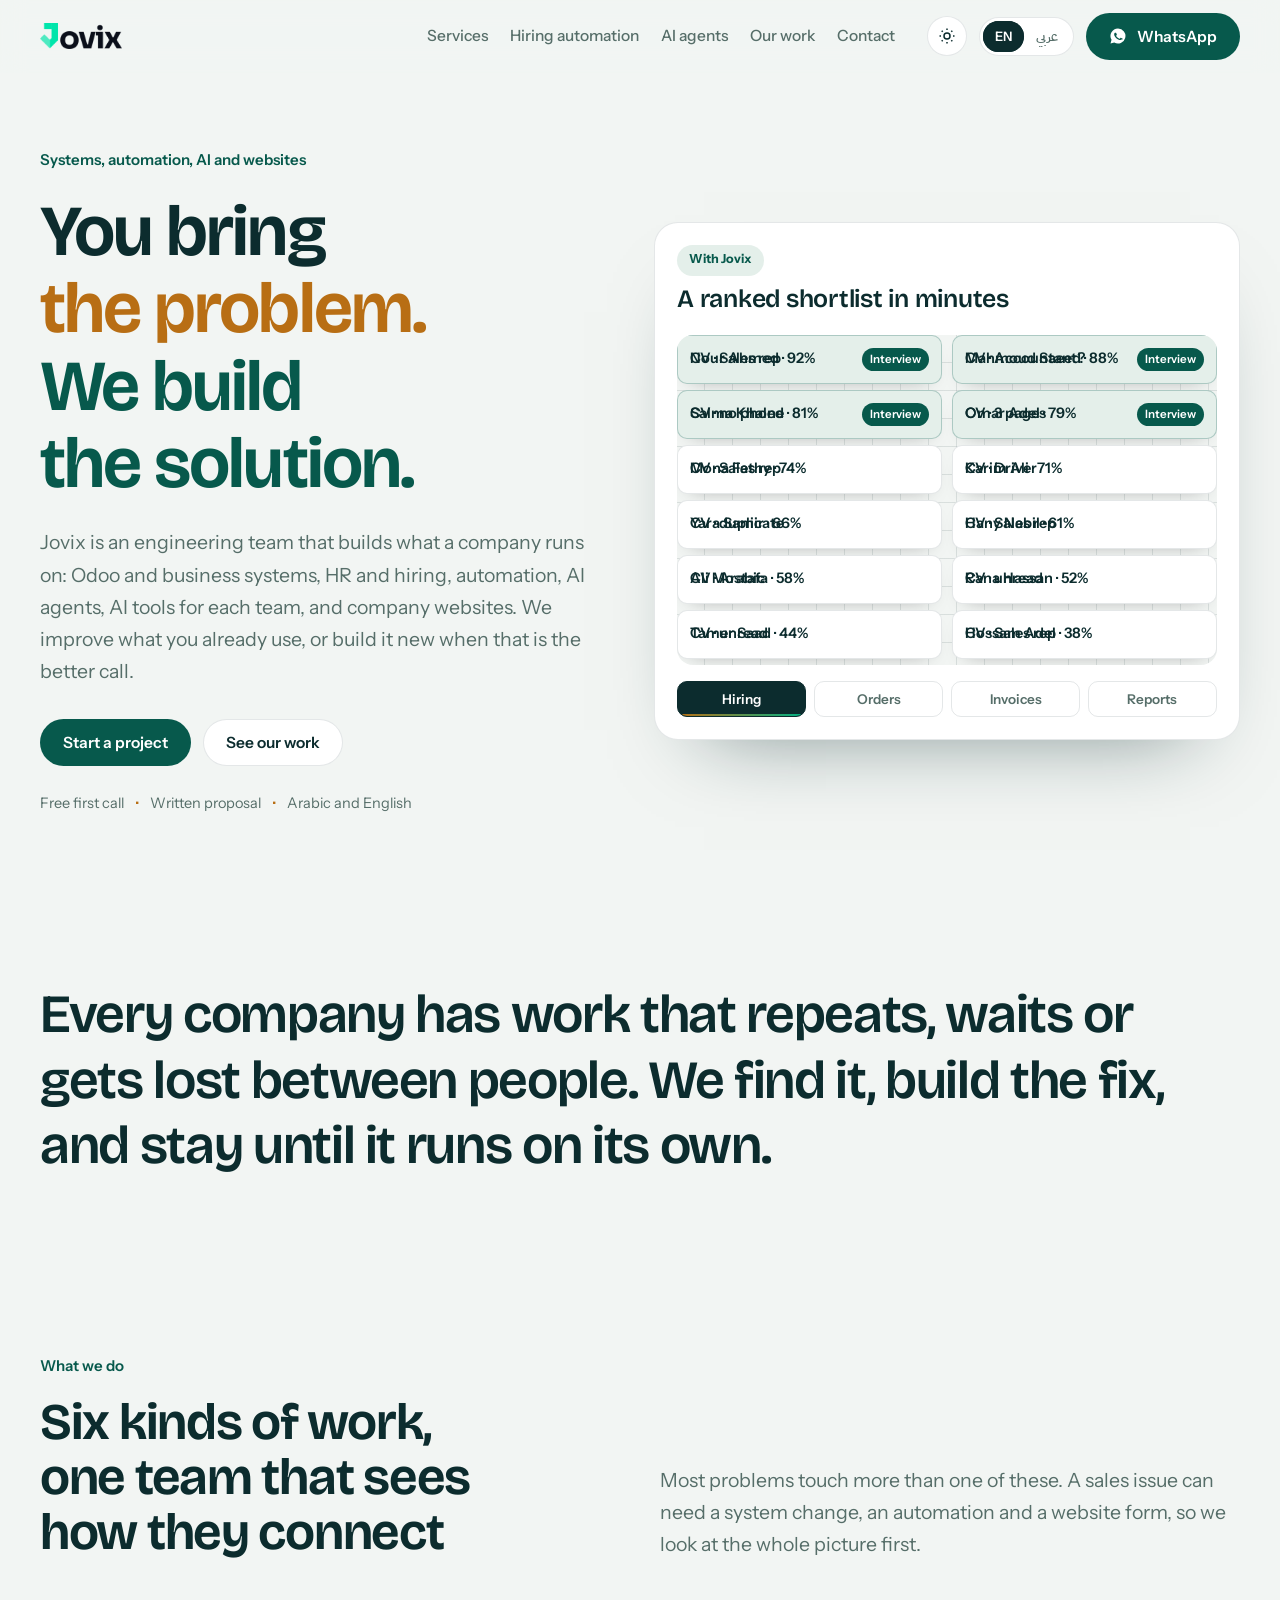
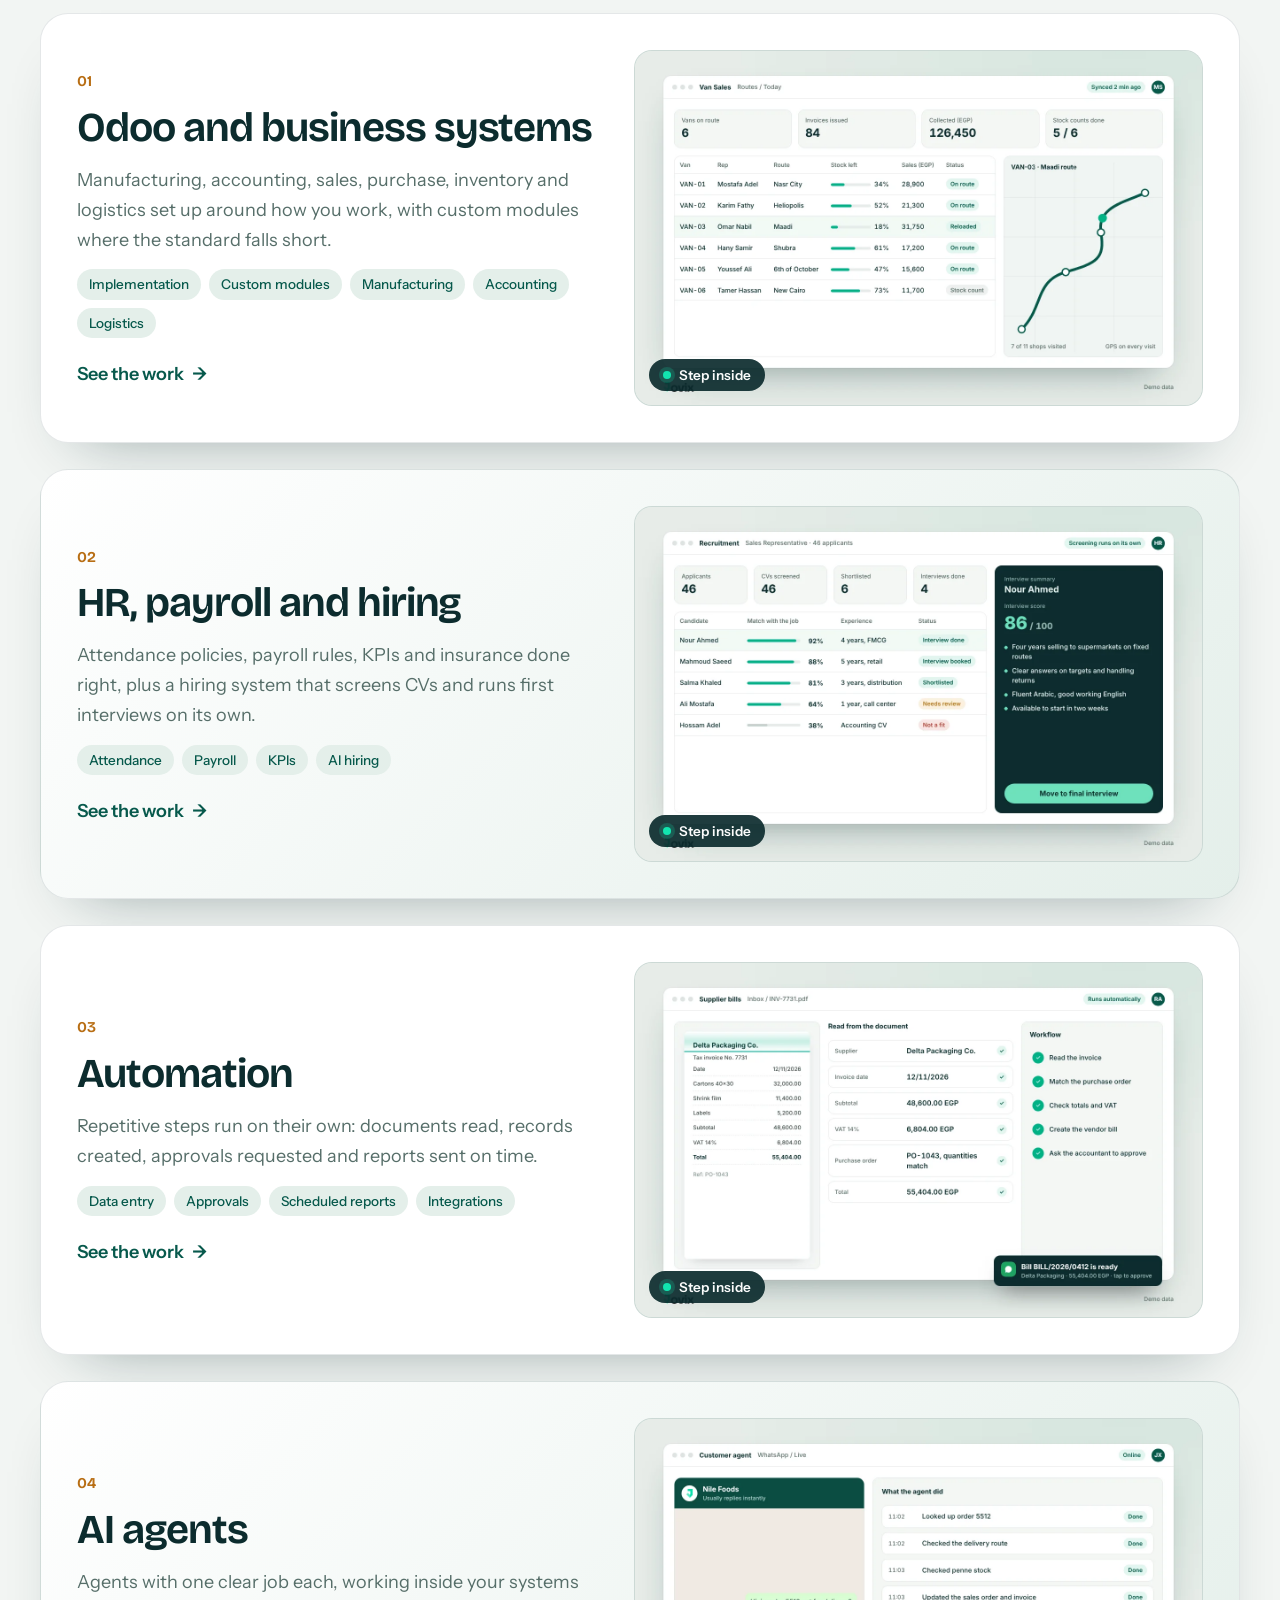
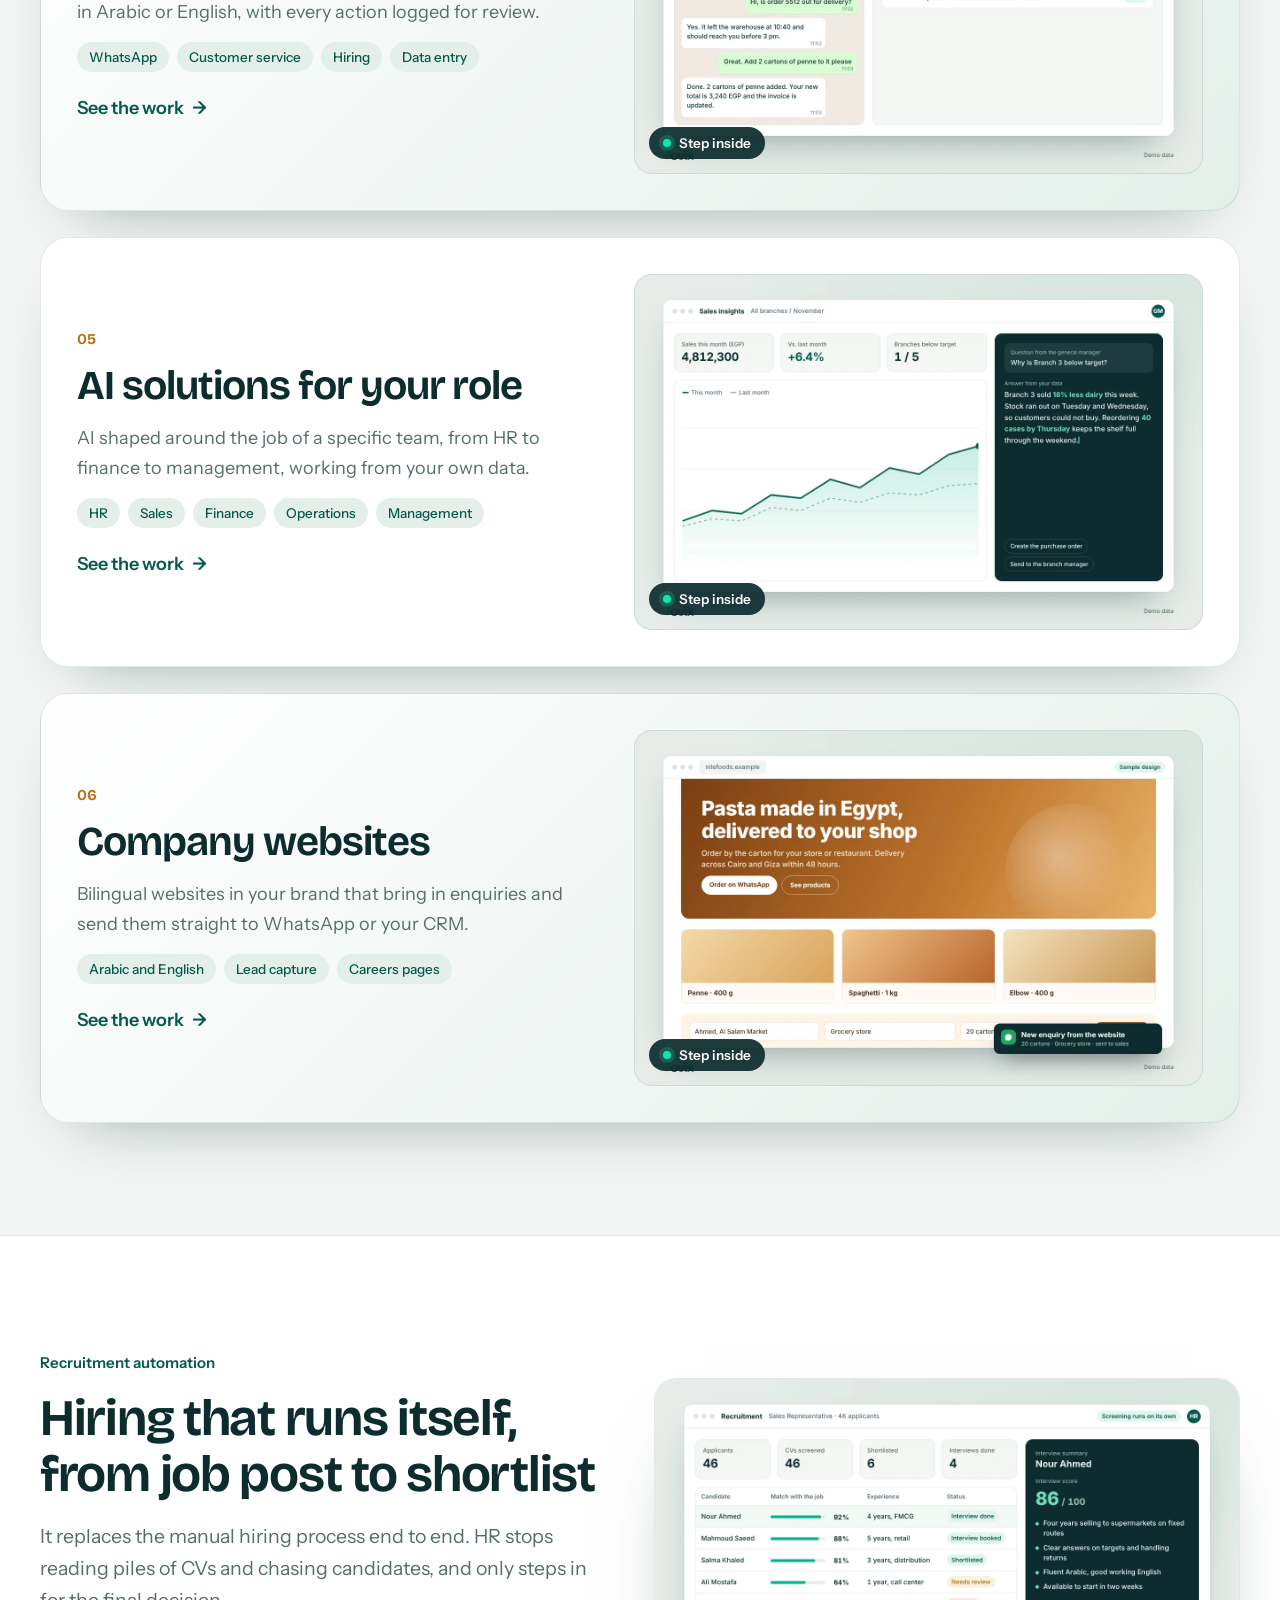
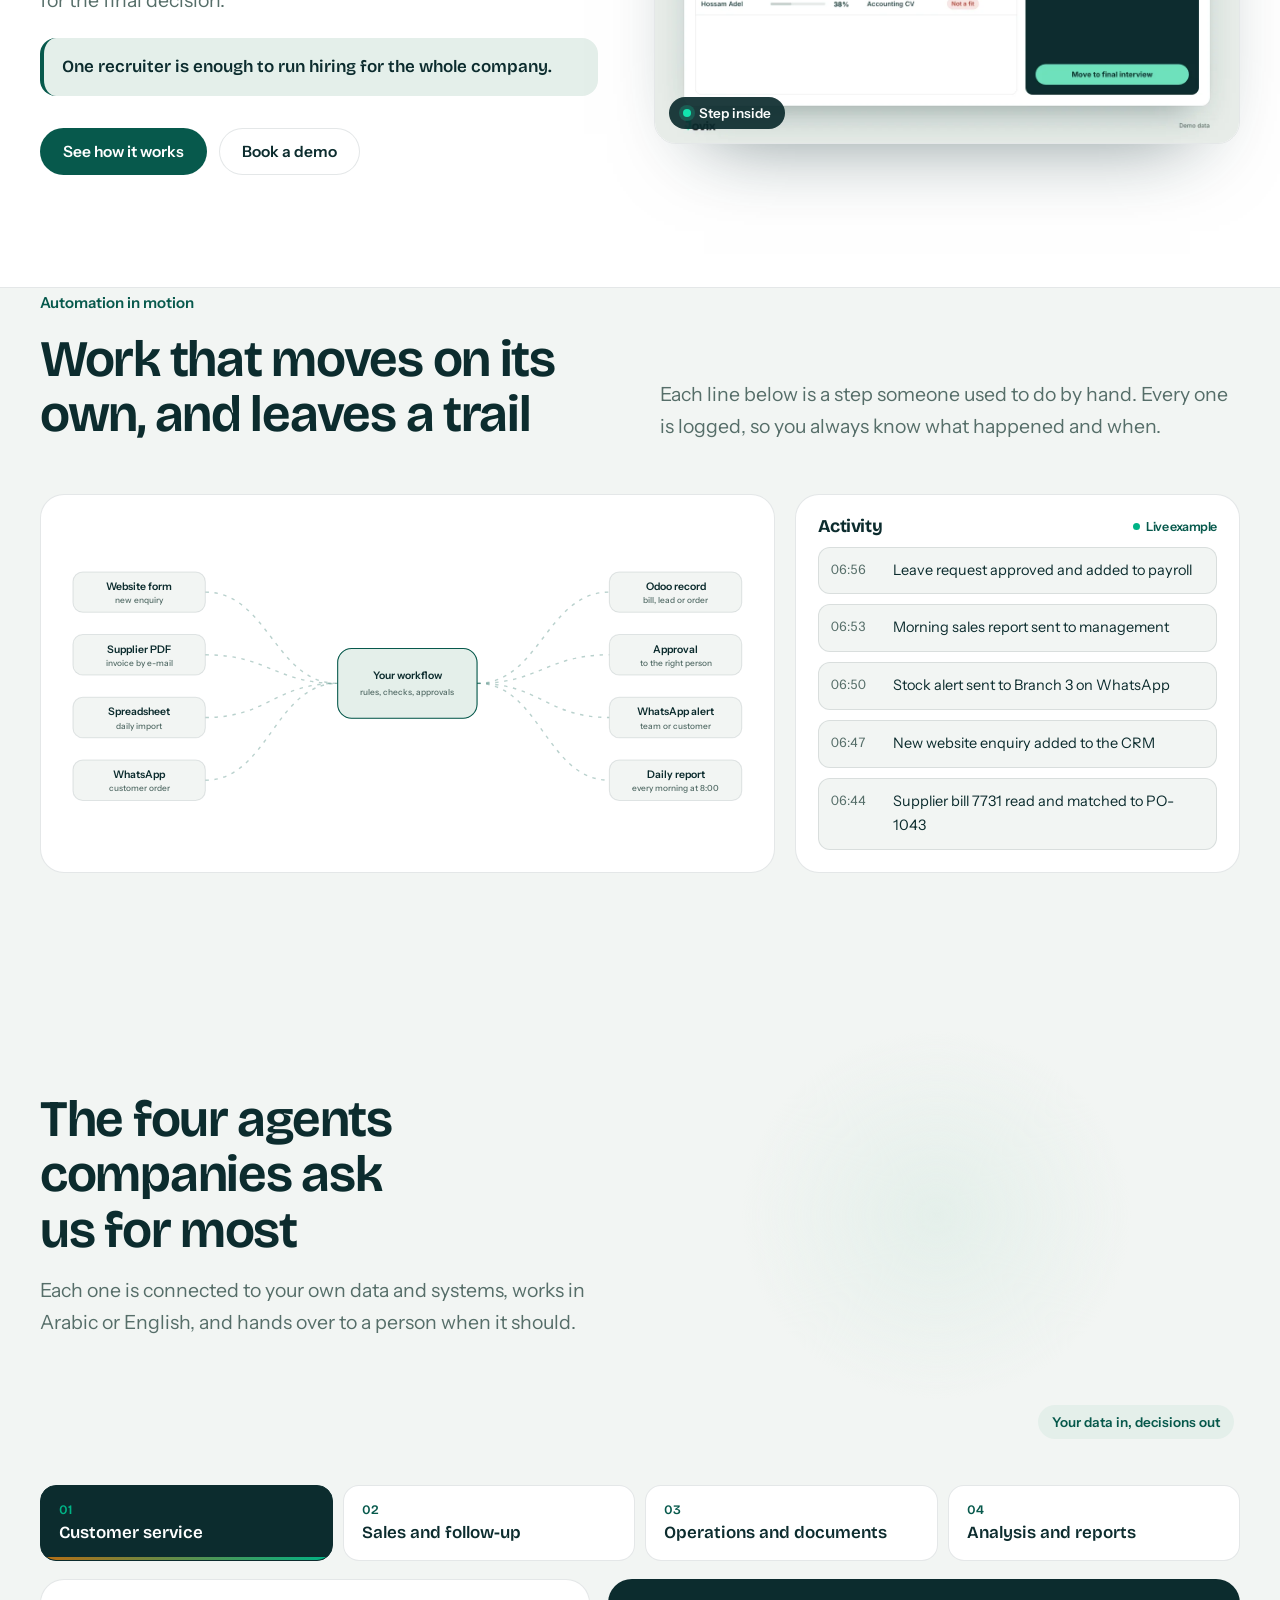
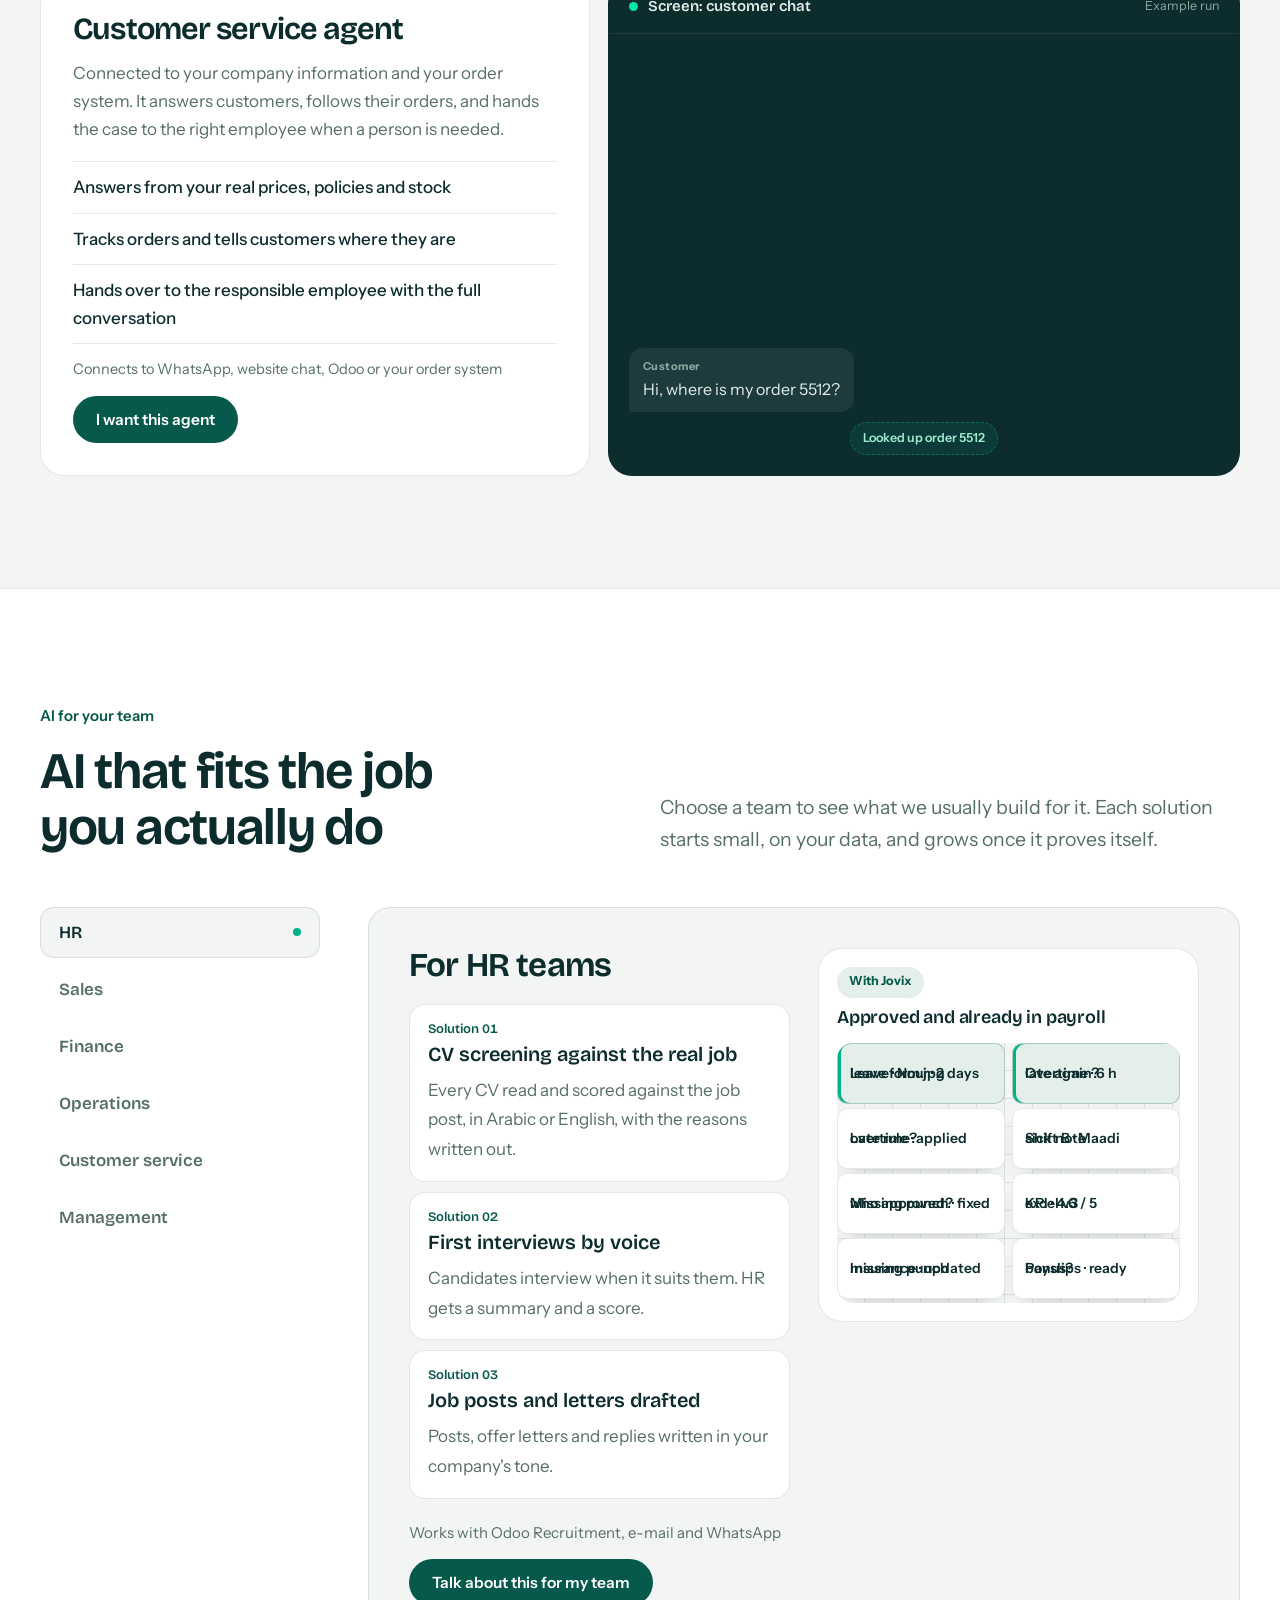
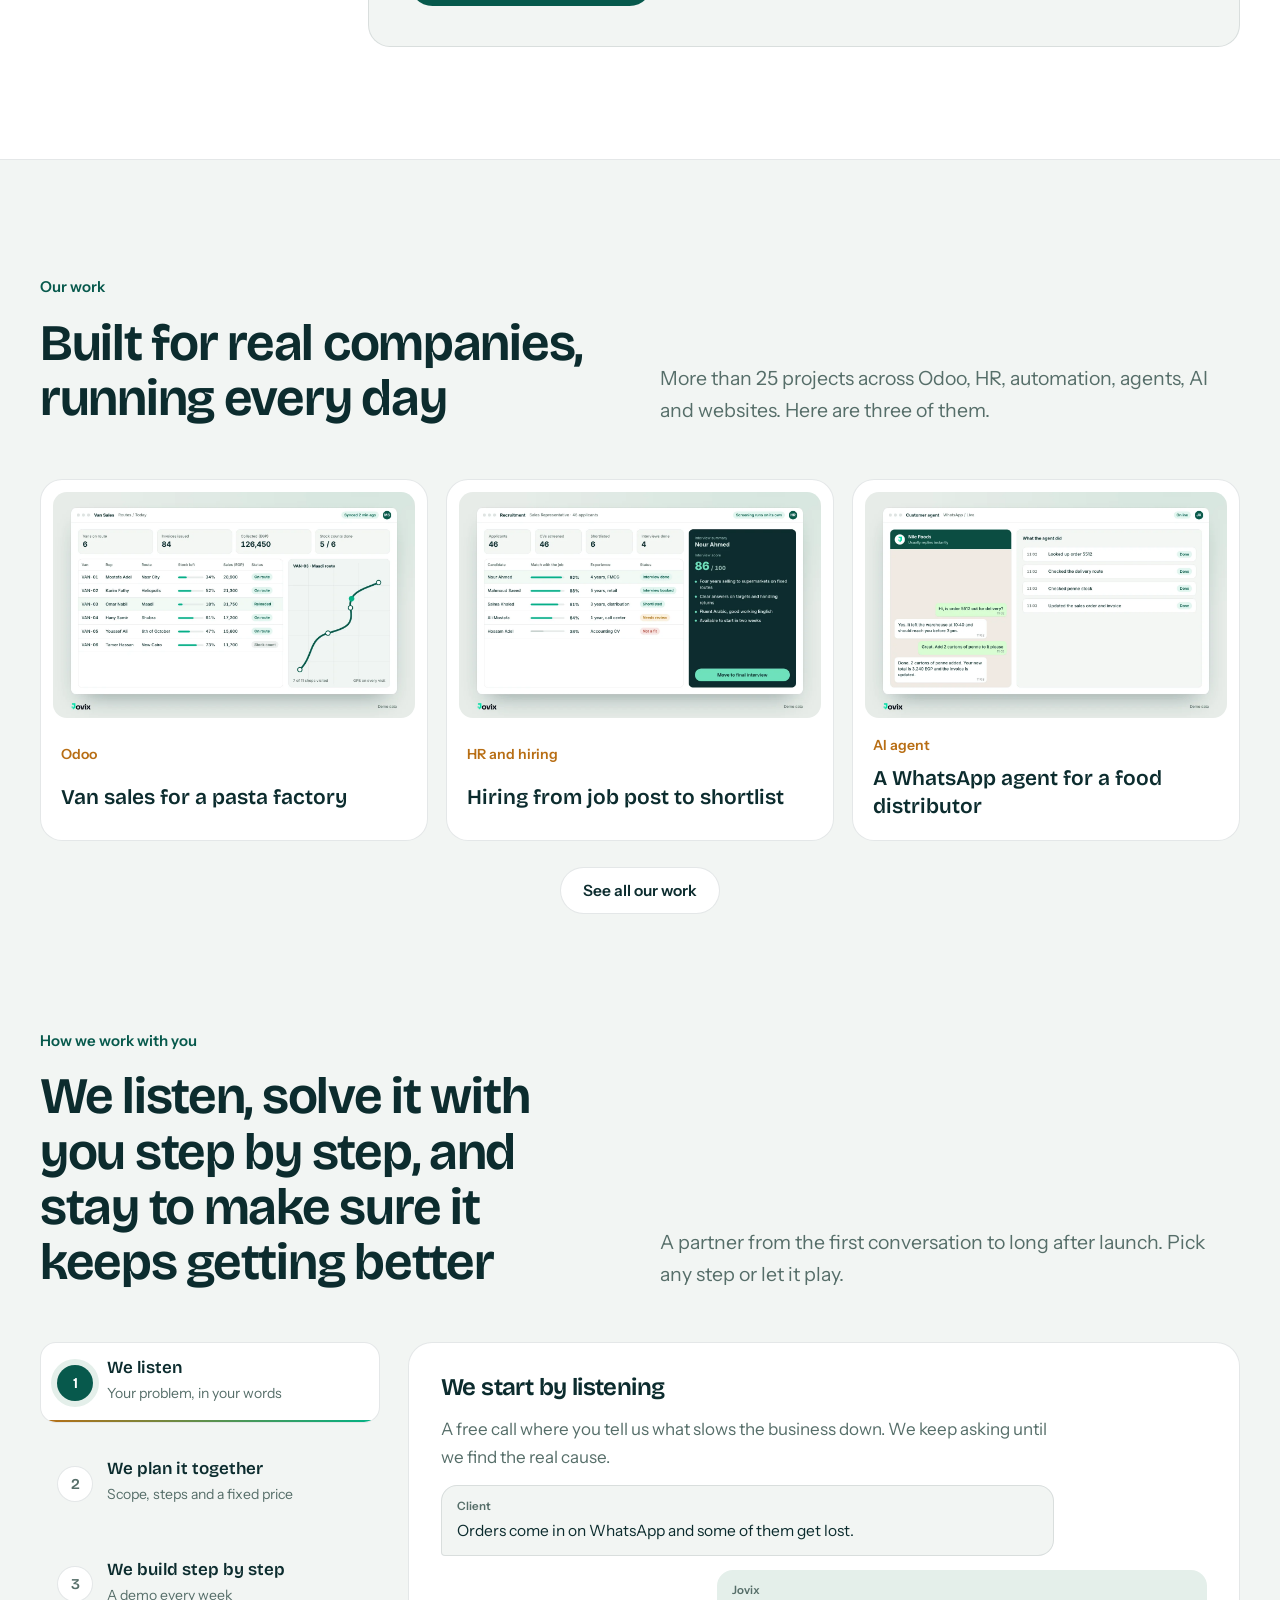
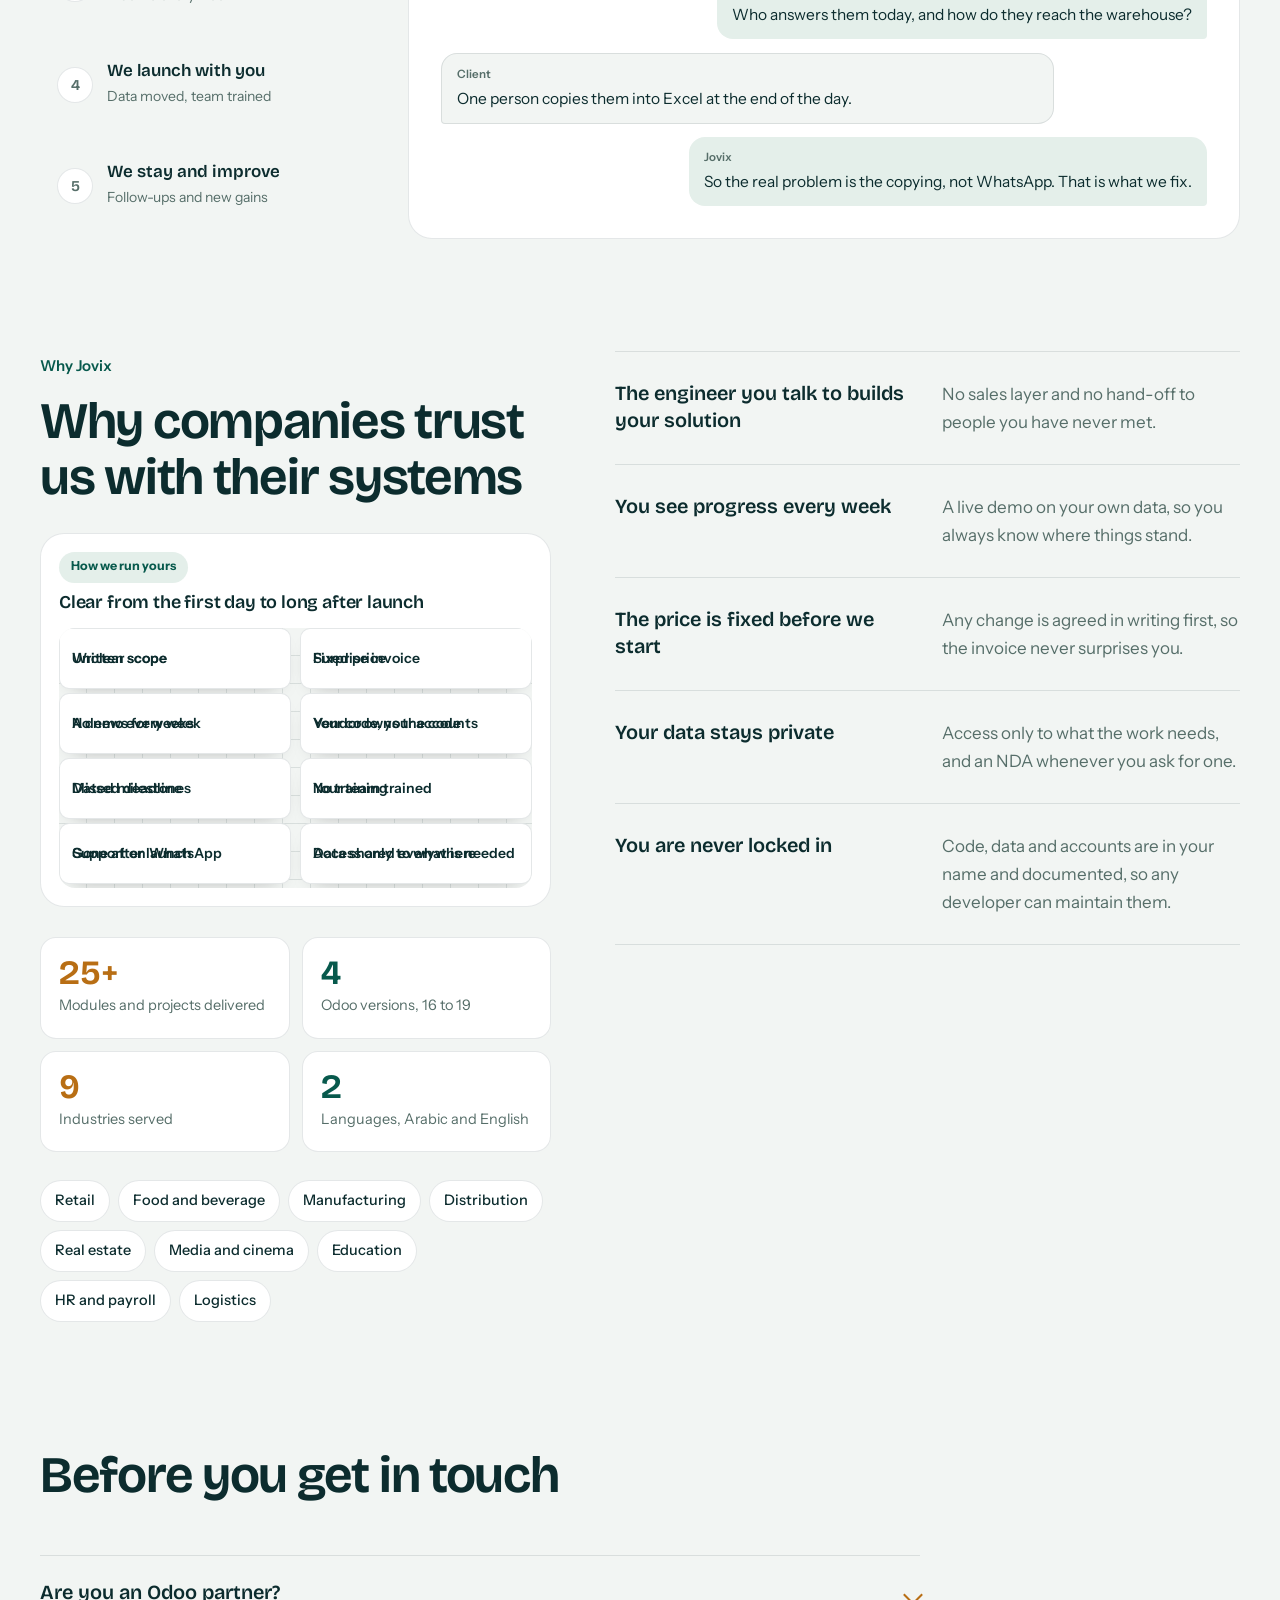
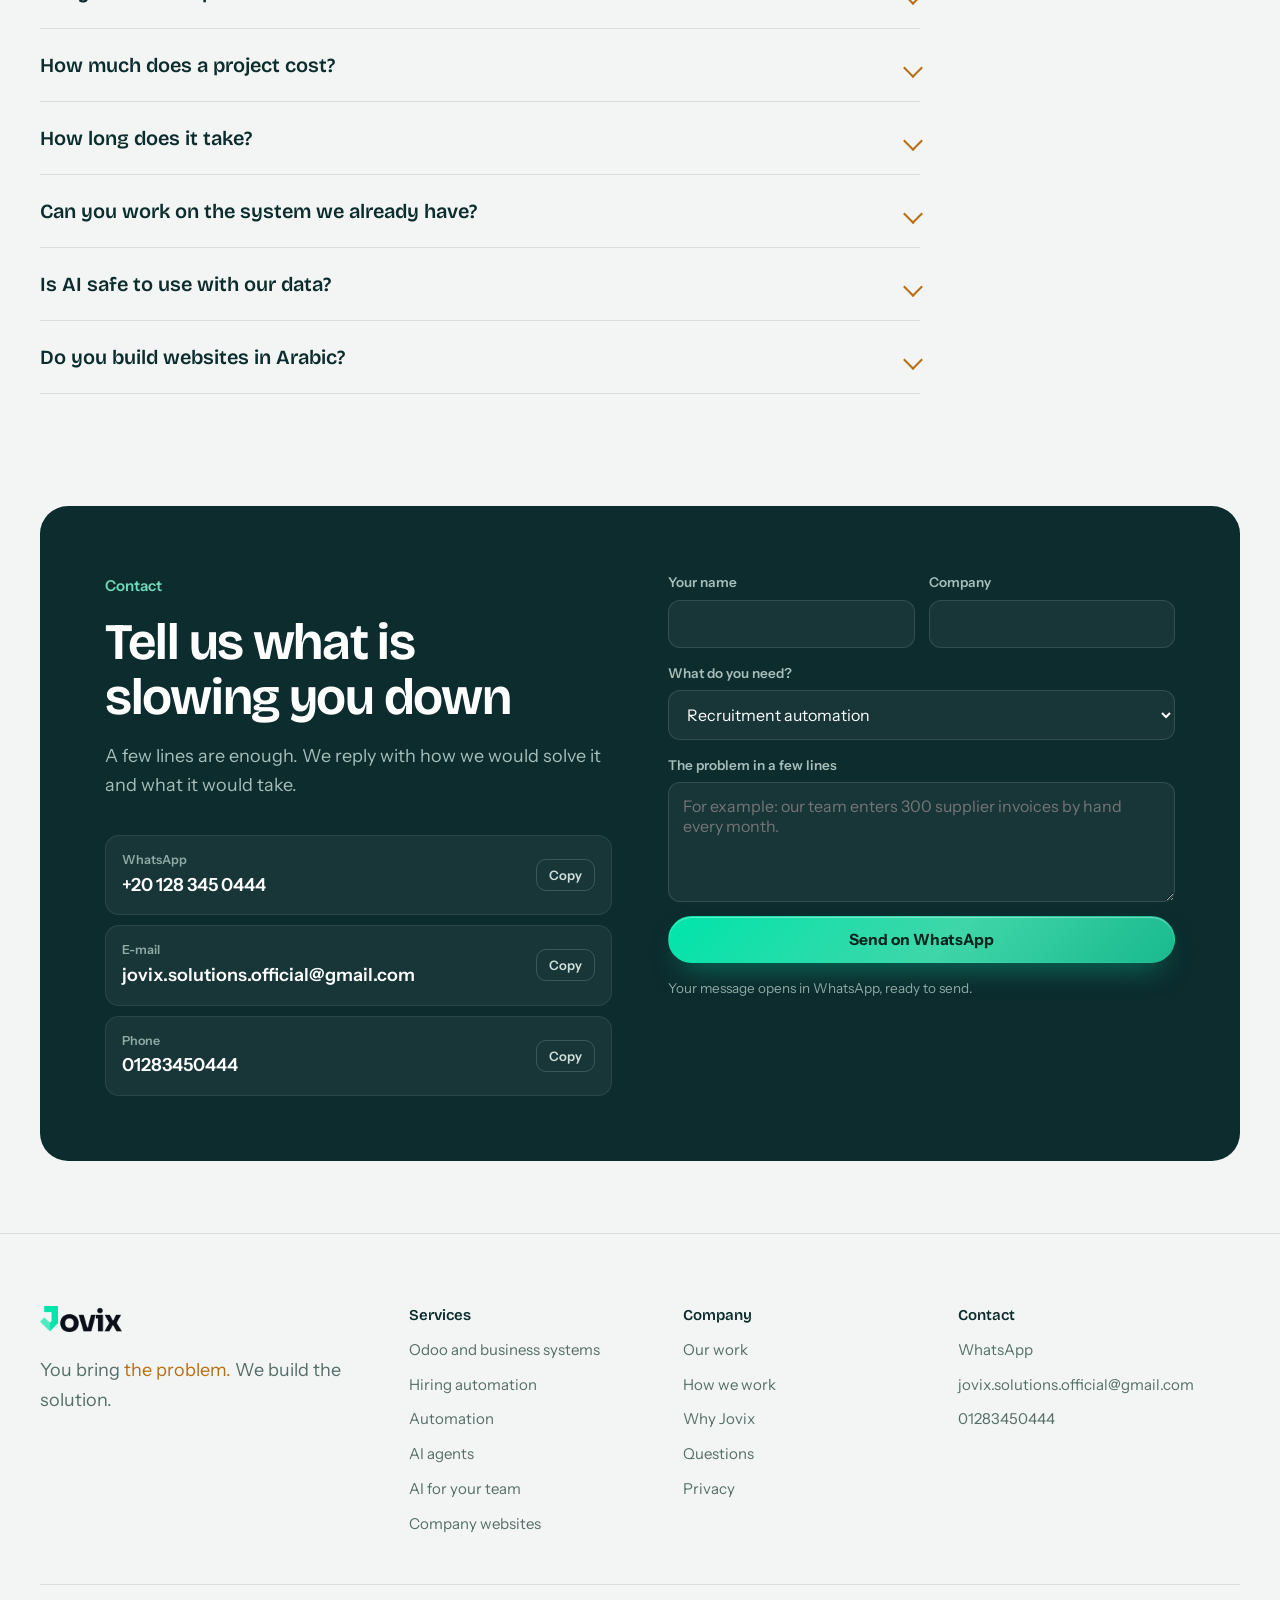
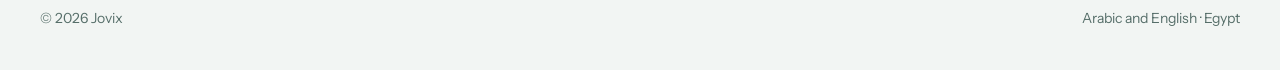
==== commit e0f6832f: "System viewer with 3D page turns" ====
--- a/index.html
+++ b/index.html
@@ -90,27 +90,27 @@
       <div class="stack">
         <article class="stack-card"><div class="stack-in">
           <div class="stack-text"><span class="stack-n">01</span><h3 data-i18n="s1h">Odoo and business systems</h3><p data-i18n="s1p">Manufacturing, accounting, sales, purchase, inventory and logistics set up around how you work, with custom modules where the standard falls short.</p><div class="tags"><span data-i18n="s1t1">Implementation</span><span data-i18n="s1t2">Custom modules</span><span data-i18n="s1t4">Manufacturing</span><span data-i18n="s1t5">Accounting</span><span data-i18n="s1t6">Logistics</span></div><a class="stack-link" href="work.html#odoo" data-i18n="more_link">See the work</a></div>
-          <div class="stack-img"><img data-src-lang="media/work_odoo_" src="media/work_odoo_en.webp" alt="" width="1280" height="800" loading="lazy"></div>
+          <div class="stack-img" role="button" tabindex="0" data-sys="odoo" aria-label="Open"><img data-src-lang="media/work_odoo_" src="media/work_odoo_en.webp" alt="" width="1280" height="800" loading="lazy"><span class="open-chip" data-i18n="open_sys">Step inside</span></div>
         </div></article>
         <article class="stack-card"><div class="stack-in">
           <div class="stack-text"><span class="stack-n">02</span><h3 data-i18n="s6h">HR, payroll and hiring</h3><p data-i18n="s6p">Attendance policies, payroll rules, KPIs and insurance done right, plus a hiring system that screens CVs and runs first interviews on its own.</p><div class="tags"><span data-i18n="s6t1">Attendance</span><span data-i18n="s6t2">Payroll</span><span data-i18n="s6t3">KPIs</span><span data-i18n="s6t4">AI hiring</span></div><a class="stack-link" href="hiring.html" data-i18n="more_link">See the work</a></div>
-          <div class="stack-img"><img data-src-lang="media/work_hr_" src="media/work_hr_en.webp" alt="" width="1280" height="800" loading="lazy"></div>
+          <div class="stack-img" role="button" tabindex="0" data-sys="hr" aria-label="Open"><img data-src-lang="media/work_hr_" src="media/work_hr_en.webp" alt="" width="1280" height="800" loading="lazy"><span class="open-chip" data-i18n="open_sys">Step inside</span></div>
         </div></article>
         <article class="stack-card"><div class="stack-in">
           <div class="stack-text"><span class="stack-n">03</span><h3 data-i18n="s2h">Automation</h3><p data-i18n="s2p">Repetitive steps run on their own: documents read, records created, approvals requested and reports sent on time.</p><div class="tags"><span data-i18n="s2t1">Data entry</span><span data-i18n="s2t2">Approvals</span><span data-i18n="s2t3">Scheduled reports</span><span data-i18n="s2t4">Integrations</span></div><a class="stack-link" href="work.html#automation" data-i18n="more_link">See the work</a></div>
-          <div class="stack-img"><img data-src-lang="media/work_automation_" src="media/work_automation_en.webp" alt="" width="1280" height="800" loading="lazy"></div>
+          <div class="stack-img" role="button" tabindex="0" data-sys="automation" aria-label="Open"><img data-src-lang="media/work_automation_" src="media/work_automation_en.webp" alt="" width="1280" height="800" loading="lazy"><span class="open-chip" data-i18n="open_sys">Step inside</span></div>
         </div></article>
         <article class="stack-card"><div class="stack-in">
           <div class="stack-text"><span class="stack-n">04</span><h3 data-i18n="s3h">AI agents</h3><p data-i18n="s3p">Agents with one clear job each, working inside your systems in Arabic or English, with every action logged for review.</p><div class="tags"><span data-i18n="s3t1">WhatsApp</span><span data-i18n="s3t2">Customer service</span><span data-i18n="s3t3">Hiring</span><span data-i18n="s3t4">Data entry</span></div><a class="stack-link" href="#agents" data-i18n="more_link">See the work</a></div>
-          <div class="stack-img"><img data-src-lang="media/work_agents_" src="media/work_agents_en.webp" alt="" width="1280" height="800" loading="lazy"></div>
+          <div class="stack-img" role="button" tabindex="0" data-sys="agents" aria-label="Open"><img data-src-lang="media/work_agents_" src="media/work_agents_en.webp" alt="" width="1280" height="800" loading="lazy"><span class="open-chip" data-i18n="open_sys">Step inside</span></div>
         </div></article>
         <article class="stack-card"><div class="stack-in">
           <div class="stack-text"><span class="stack-n">05</span><h3 data-i18n="s4h">AI solutions for your role</h3><p data-i18n="s4p">AI shaped around the job of a specific team, from HR to finance to management, working from your own data.</p><div class="tags"><span data-i18n="s4t1">HR</span><span data-i18n="s4t2">Sales</span><span data-i18n="s4t3">Finance</span><span data-i18n="s4t4">Operations</span><span data-i18n="s4t5">Management</span></div><a class="stack-link" href="#roles" data-i18n="more_link">See the work</a></div>
-          <div class="stack-img"><img data-src-lang="media/work_ai_" src="media/work_ai_en.webp" alt="" width="1280" height="800" loading="lazy"></div>
+          <div class="stack-img" role="button" tabindex="0" data-sys="ai" aria-label="Open"><img data-src-lang="media/work_ai_" src="media/work_ai_en.webp" alt="" width="1280" height="800" loading="lazy"><span class="open-chip" data-i18n="open_sys">Step inside</span></div>
         </div></article>
         <article class="stack-card"><div class="stack-in">
           <div class="stack-text"><span class="stack-n">06</span><h3 data-i18n="s5h">Company websites</h3><p data-i18n="s5p">Bilingual websites in your brand that bring in enquiries and send them straight to WhatsApp or your CRM.</p><div class="tags"><span data-i18n="s5t1">Arabic and English</span><span data-i18n="s5t2">Lead capture</span><span data-i18n="s5t3">Careers pages</span></div><a class="stack-link" href="work.html#web" data-i18n="more_link">See the work</a></div>
-          <div class="stack-img"><img data-src-lang="media/work_web_" src="media/work_web_en.webp" alt="" width="1280" height="800" loading="lazy"></div>
+          <div class="stack-img" role="button" tabindex="0" data-sys="web" aria-label="Open"><img data-src-lang="media/work_web_" src="media/work_web_en.webp" alt="" width="1280" height="800" loading="lazy"><span class="open-chip" data-i18n="open_sys">Step inside</span></div>
         </div></article>
       </div>
     </div>
@@ -126,7 +126,7 @@
         <p class="one" data-i18n="rc_one">One recruiter is enough to run hiring for the whole company.</p>
         <div class="hero-cta"><a class="btn solid" href="hiring.html" data-i18n="rc_more">See how it works</a><a class="btn" id="rec-demo" href="https://wa.me/201283450444" target="_blank" rel="noopener noreferrer" data-i18n="rc_cta">Book a demo</a></div>
       </div>
-      <a class="teaser-shot tilt rise" href="hiring.html" aria-label="Recruitment automation"><img data-src-lang="media/work_hr_" src="media/work_hr_en.webp" alt="" width="1280" height="800" loading="lazy"></a>
+      <a class="teaser-shot tilt rise" href="hiring.html" data-sys="hr" aria-label="Recruitment automation"><img data-src-lang="media/work_hr_" src="media/work_hr_en.webp" alt="" width="1280" height="800" loading="lazy"><span class="open-chip" data-i18n="open_sys">Step inside</span></a>
     </div>
   </section>
 
@@ -313,6 +313,24 @@
   <div class="wrap foot-base"><span>&copy; <span id="year">2026</span> Jovix</span><span data-i18n="ft_base">Arabic and English · Egypt</span></div>
 </footer>
 
+<div class="sysv" id="sysv" hidden role="dialog" aria-modal="true" aria-labelledby="sysv-title">
+  <div class="sysv-bg" id="sysv-bg"></div>
+  <div class="sysv-stage" id="sysv-stage">
+    <div class="sysv-top">
+      <span class="sysv-dots" aria-hidden="true"><i></i><i></i><i></i></span>
+      <div class="sysv-head"><small id="sysv-meta"></small><b id="sysv-title"></b></div>
+      <button class="sysv-x" type="button" id="sysv-x" aria-label="Close">&times;</button>
+    </div>
+    <div class="sysv-book" id="sysv-book"></div>
+    <div class="sysv-foot">
+      <button class="sysv-arrow" type="button" id="sysv-prev" aria-label="Previous system"></button>
+      <div class="sysv-tabs" id="sysv-tabs"></div>
+      <button class="sysv-arrow next" type="button" id="sysv-next" aria-label="Next system"></button>
+      <a class="btn solid sysv-cta" id="sysv-cta" href="https://wa.me/201283450444" target="_blank" rel="noopener noreferrer" data-i18n="sysv_cta">I want this system</a>
+    </div>
+  </div>
+</div>
+
 <dialog id="player" aria-label="Video">
   <button class="close" type="button" id="player-close" aria-label="Close">&times;</button>
   <video id="player-video" controls playsinline></video>
--- a/css/site.css
+++ b/css/site.css
@@ -658,3 +658,41 @@
 }
 
 .one { margin-top: 22px; padding: 16px 18px; border-radius: 16px; background: var(--tint); color: var(--ink); font: 600 17px/1.5 var(--display); border-inline-start: 4px solid var(--warm); max-width: 34em; }
+
+/* ---------- system viewer ---------- */
+body.sysv-open { overflow: hidden; }
+.sysv { position: fixed; inset: 0; z-index: 90; display: grid; place-items: center; padding: 3vh 3vw; }
+.sysv[hidden] { display: none; }
+.sysv-bg { position: absolute; inset: 0; background: rgba(6, 20, 22, .84); backdrop-filter: blur(8px); -webkit-backdrop-filter: blur(8px); }
+.sysv-stage { position: relative; width: min(1240px, 94vw); background: var(--surface); border: 1px solid var(--line); border-radius: 22px; overflow: hidden; display: grid; grid-template-rows: auto auto auto; box-shadow: 0 70px 140px -50px rgba(0, 0, 0, .8); }
+.sysv-top { display: flex; align-items: center; gap: 16px; padding: 14px 18px; border-bottom: 1px solid var(--line); }
+.sysv-dots { display: flex; gap: 7px; } .sysv-dots i { width: 11px; height: 11px; border-radius: 50%; background: var(--line); }
+.sysv-dots i:first-child { background: var(--warm); }
+.sysv-head small { display: block; color: var(--warm); font-size: 13px; font-weight: 600; }
+.sysv-head b { font: 600 19px var(--display); }
+.sysv-x { margin-inline-start: auto; width: 40px; height: 40px; border-radius: 50%; border: 1px solid var(--line); background: var(--paper); color: var(--ink); font-size: 22px; line-height: 1; cursor: pointer; }
+.sysv-book { position: relative; width: 100%; height: min(775px, 58.75vw, calc(94vh - 160px)); perspective: 2400px; background: #e6ece8; overflow: hidden; touch-action: pan-y; }
+.sysv-page { position: absolute; inset: 0; background: radial-gradient(120% 90% at 85% 0%, #d6e6de, #e6ece8 60%); backface-visibility: hidden; -webkit-backface-visibility: hidden; transform-style: preserve-3d; }
+.sysv-page.leaving { z-index: 2; box-shadow: 0 0 60px rgba(0, 0, 0, .35); }
+.sysv-page video { width: 100%; height: 100%; object-fit: contain; display: block; }
+.sysv-shade { position: absolute; inset: 0; background: linear-gradient(90deg, rgba(0, 0, 0, .28), transparent 45%, rgba(255, 255, 255, .1)); opacity: 0; pointer-events: none; }
+.sysv-foot { display: flex; align-items: center; gap: 12px; padding: 14px 18px; border-top: 1px solid var(--line); flex-wrap: wrap; }
+.sysv-tabs { display: flex; gap: 6px; flex-wrap: wrap; flex: 1; }
+.sysv-tabs button { border: 1px solid var(--line); background: none; color: var(--mute); border-radius: 999px; padding: 7px 13px; font: 600 13.5px var(--body); cursor: pointer; }
+.sysv-tabs button[aria-pressed="true"] { background: var(--sel-bg); color: var(--sel-fg); border-color: var(--sel-line); }
+.sysv-arrow { width: 40px; height: 40px; border-radius: 50%; border: 1px solid var(--line); background: var(--paper); color: var(--ink); cursor: pointer; font-size: 18px; }
+.sysv-arrow::before { content: "\2190"; } .sysv-arrow.next::before { content: "\2192"; }
+:root[dir="rtl"] .sysv-arrow::before { content: "\2192"; } :root[dir="rtl"] .sysv-arrow.next::before { content: "\2190"; }
+.sysv-cta { margin-inline-start: auto; }
+
+/* things that open the viewer */
+[data-sys] { cursor: zoom-in; position: relative; }
+.stack-img { position: relative; transition: transform .5s cubic-bezier(.2, .7, .2, 1), box-shadow .5s; }
+.stack-img:hover { transform: perspective(1000px) rotateY(-6deg) rotateX(3deg) translateZ(20px); box-shadow: 0 40px 70px -40px rgba(12, 44, 46, .6); }
+:root[dir="rtl"] .stack-img:hover { transform: perspective(1000px) rotateY(6deg) rotateX(3deg) translateZ(20px); }
+.open-chip { position: absolute; inset-inline-start: 14px; bottom: 14px; padding: 8px 14px; border-radius: 999px; background: #0c2c2e; color: #fff; font: 600 13.5px var(--body); display: inline-flex; gap: 8px; align-items: center; opacity: .92; transition: transform .3s, background .3s; }
+.open-chip::before { content: ""; width: 8px; height: 8px; border-radius: 50%; background: #00e5ab; box-shadow: 0 0 0 4px rgba(0, 229, 171, .2); }
+[data-sys]:hover .open-chip { transform: translateY(-3px); background: #07594c; }
+@media (max-width: 620px) { .sysv { padding: 0; } .sysv-stage { width: 100vw; border-radius: 0; } .sysv-cta { width: 100%; justify-content: center; } }
+
+@media (max-width: 620px) { .sysv-book { height: 62.5vw; } }
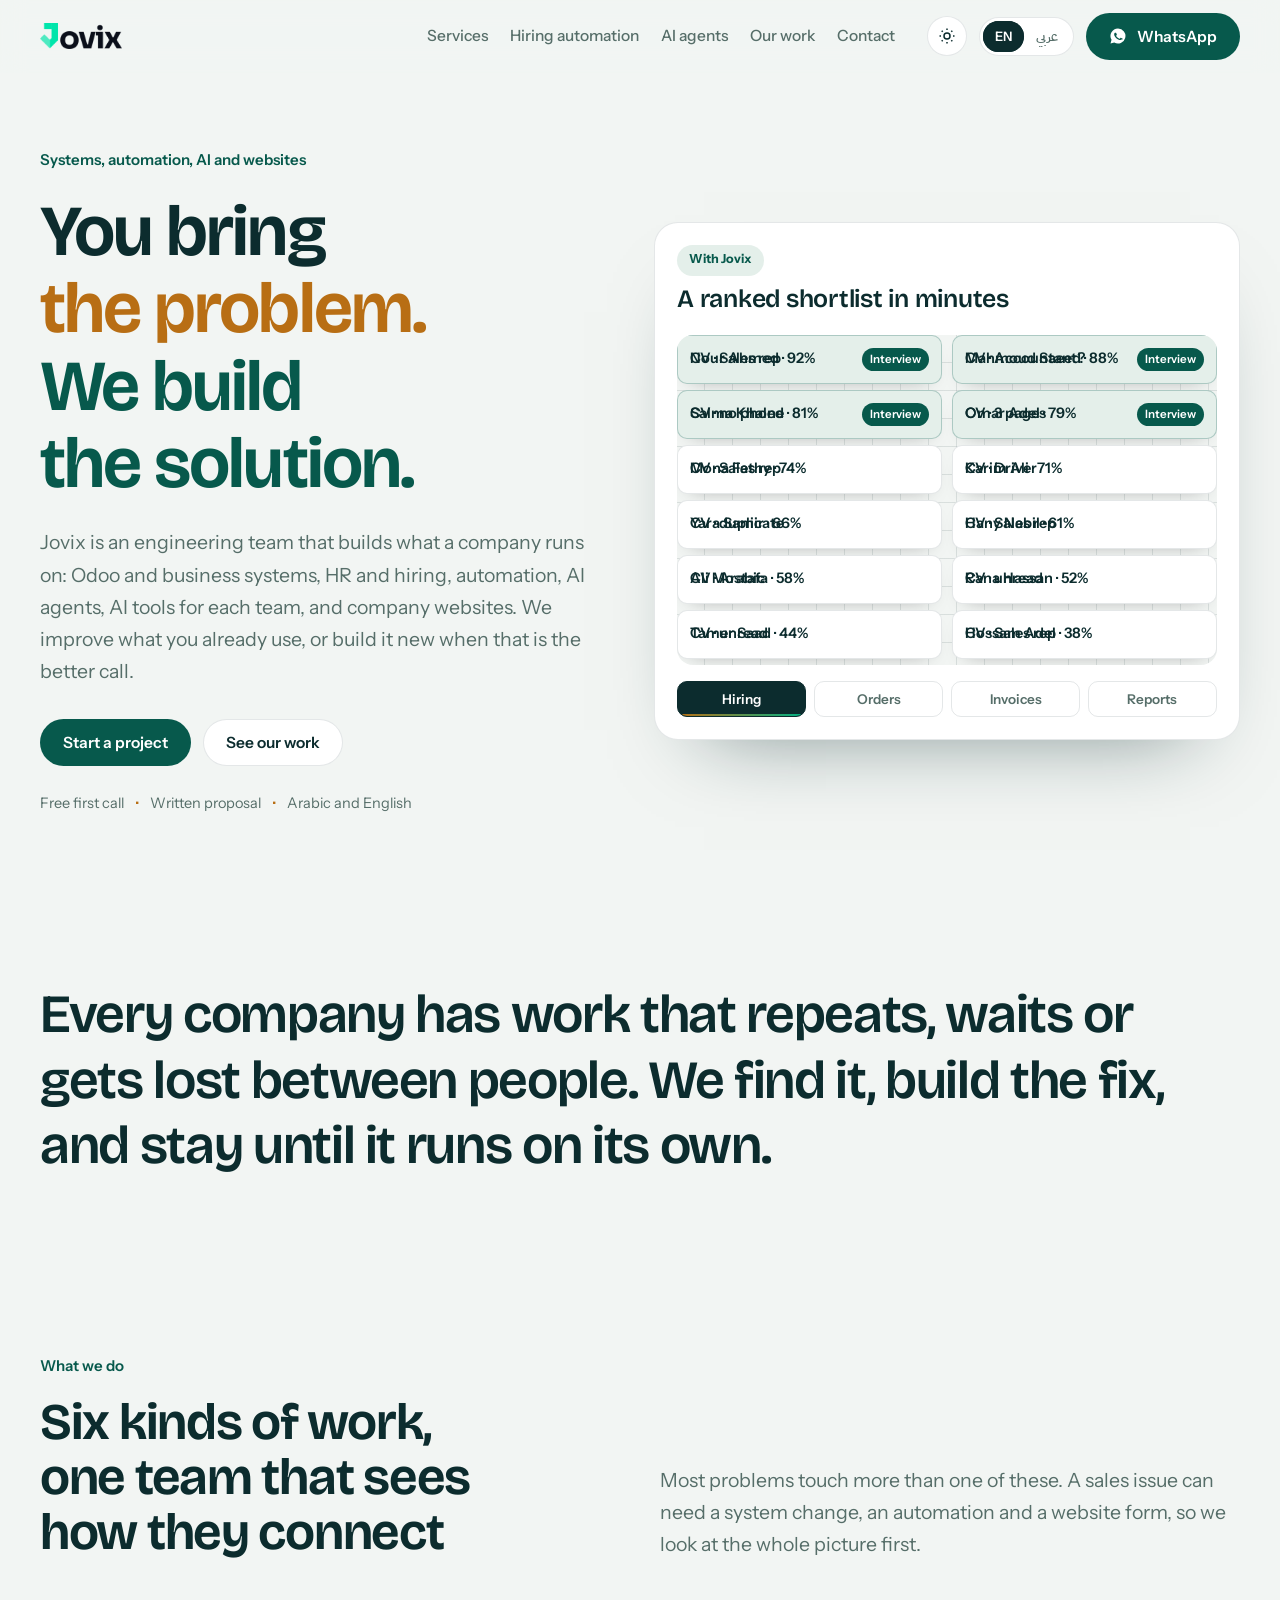
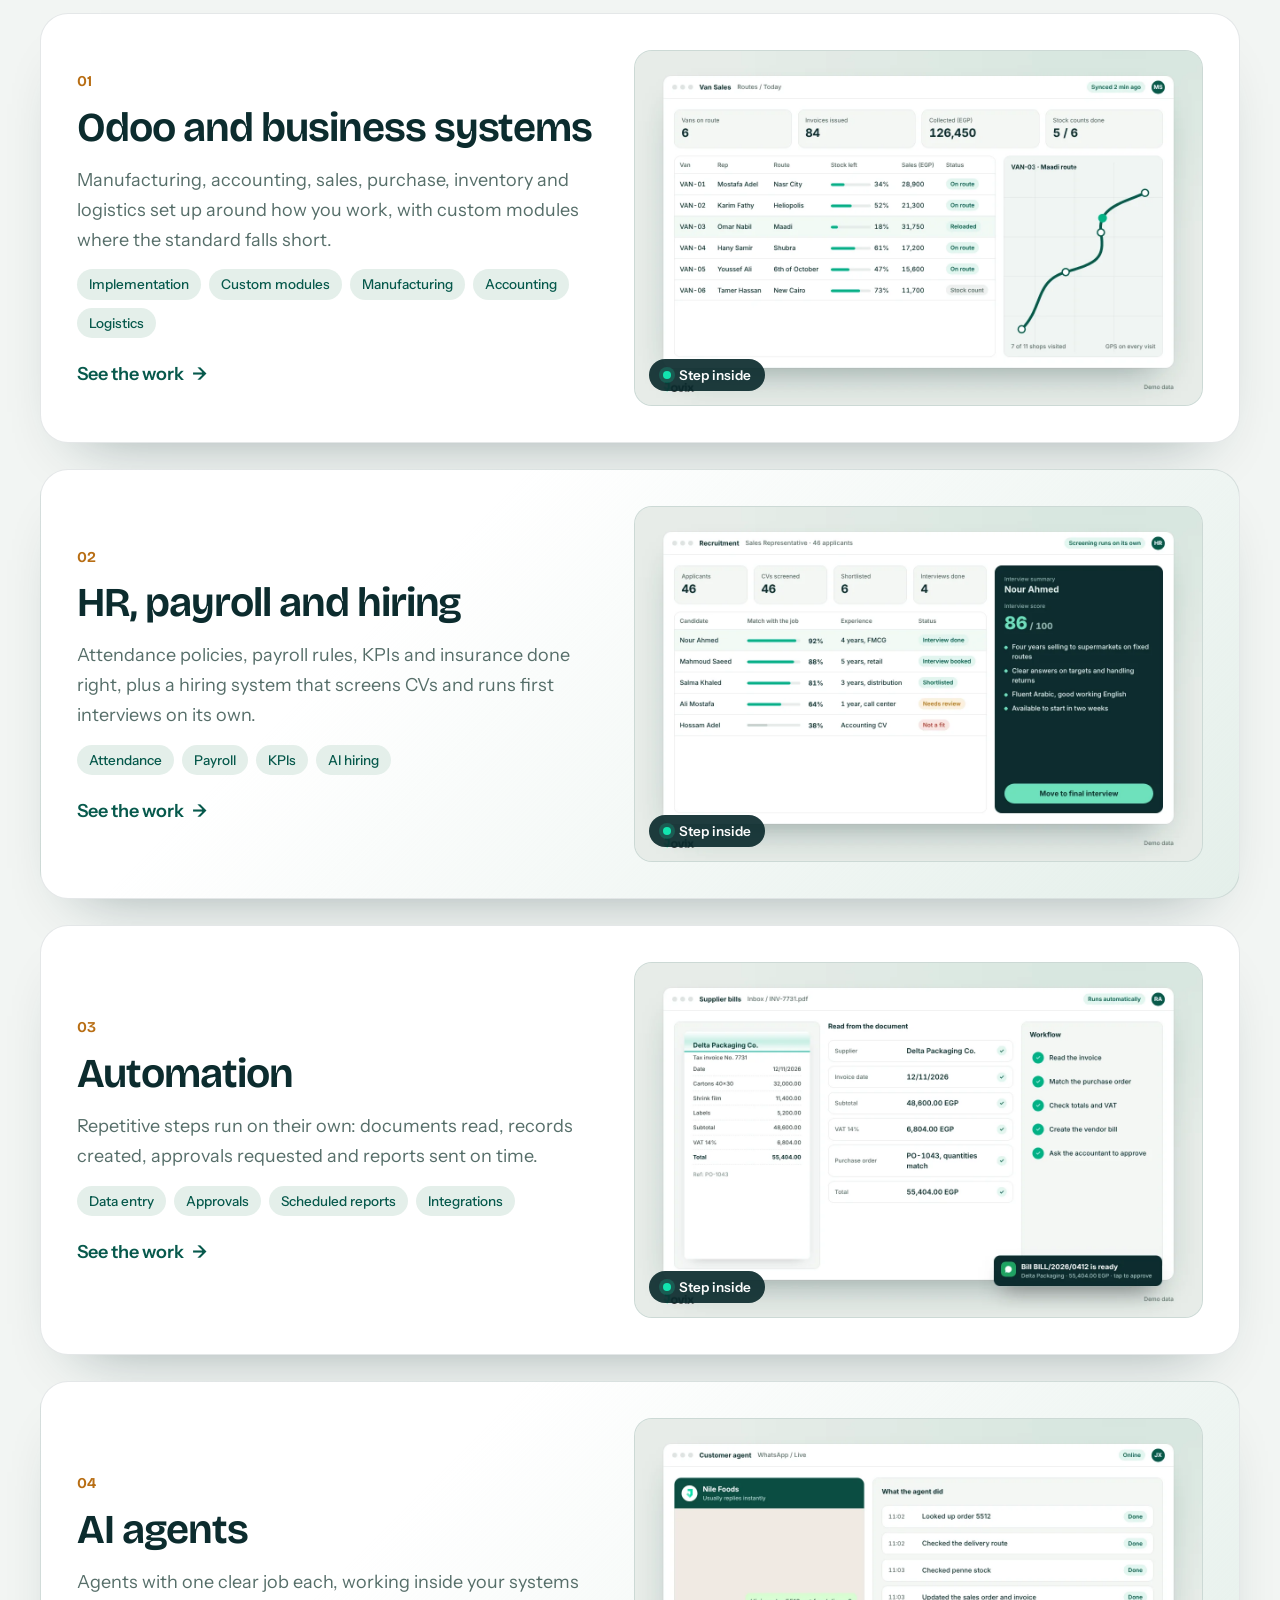
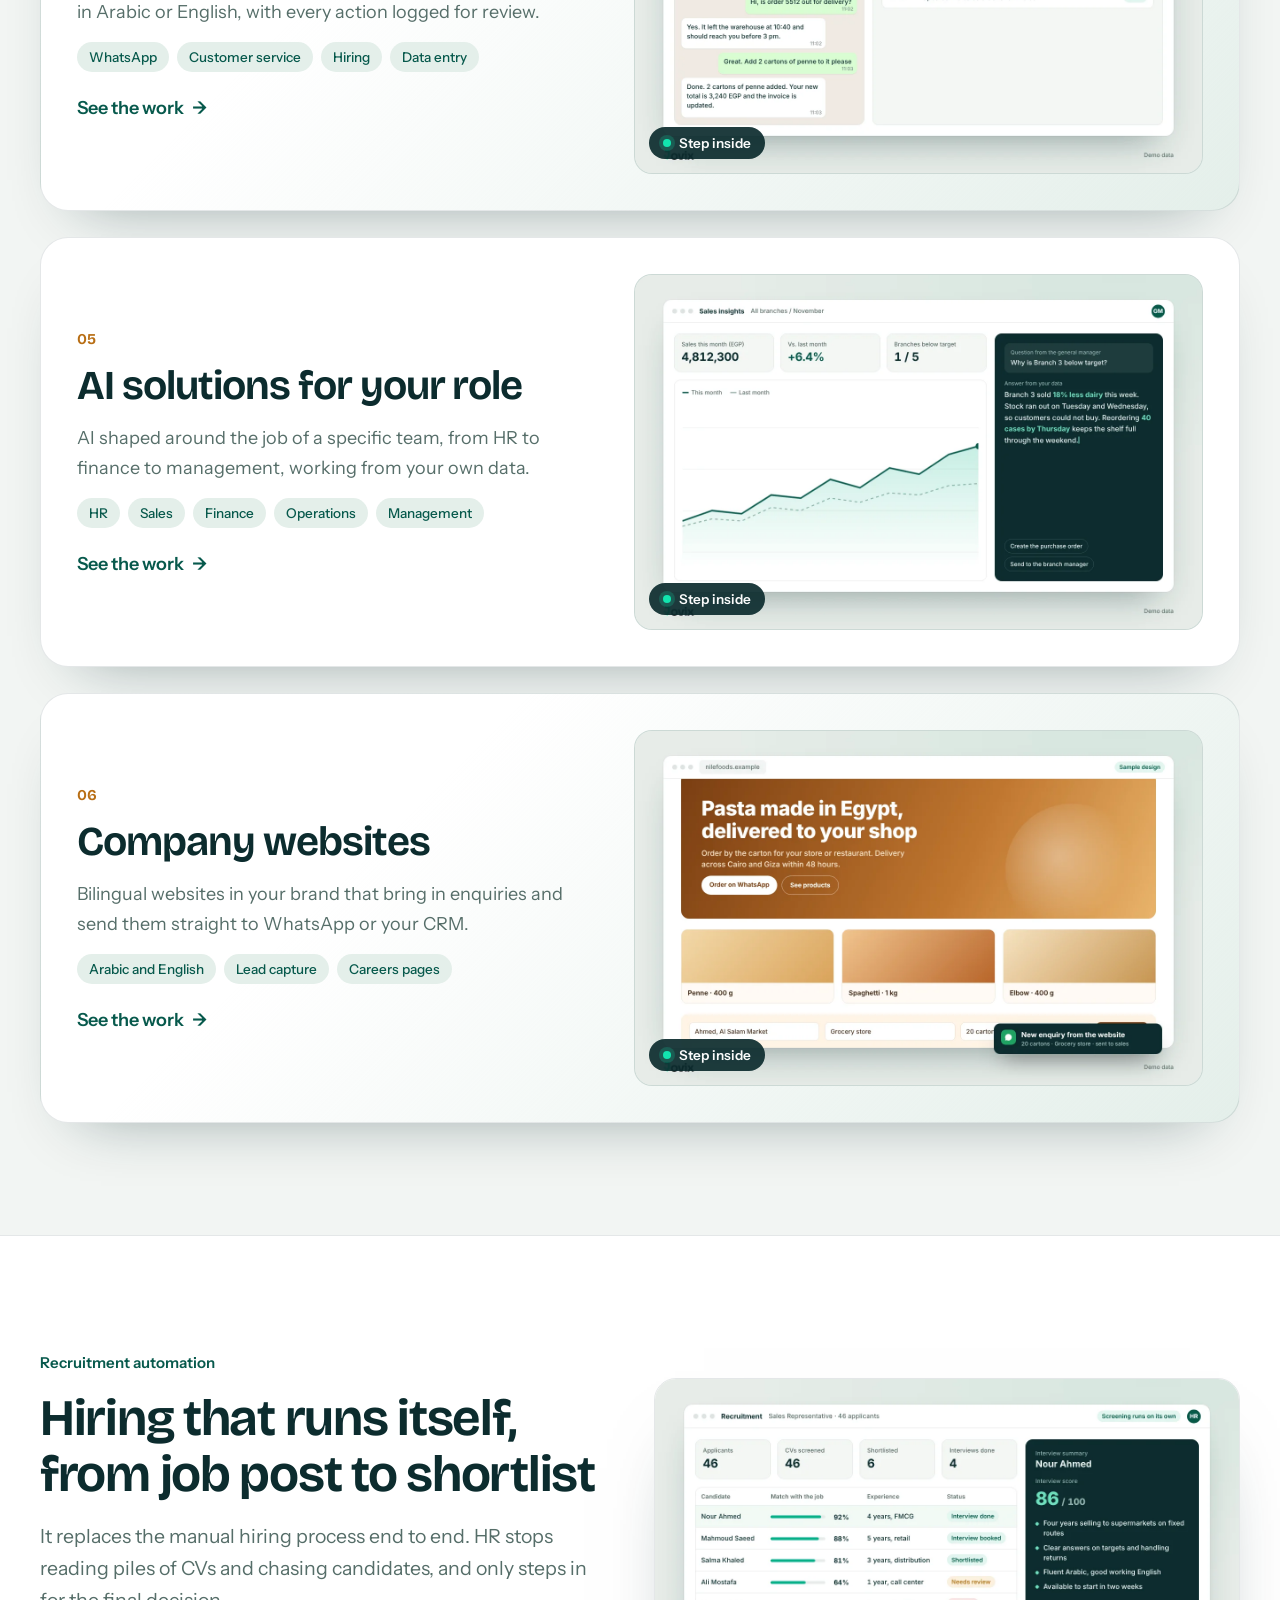
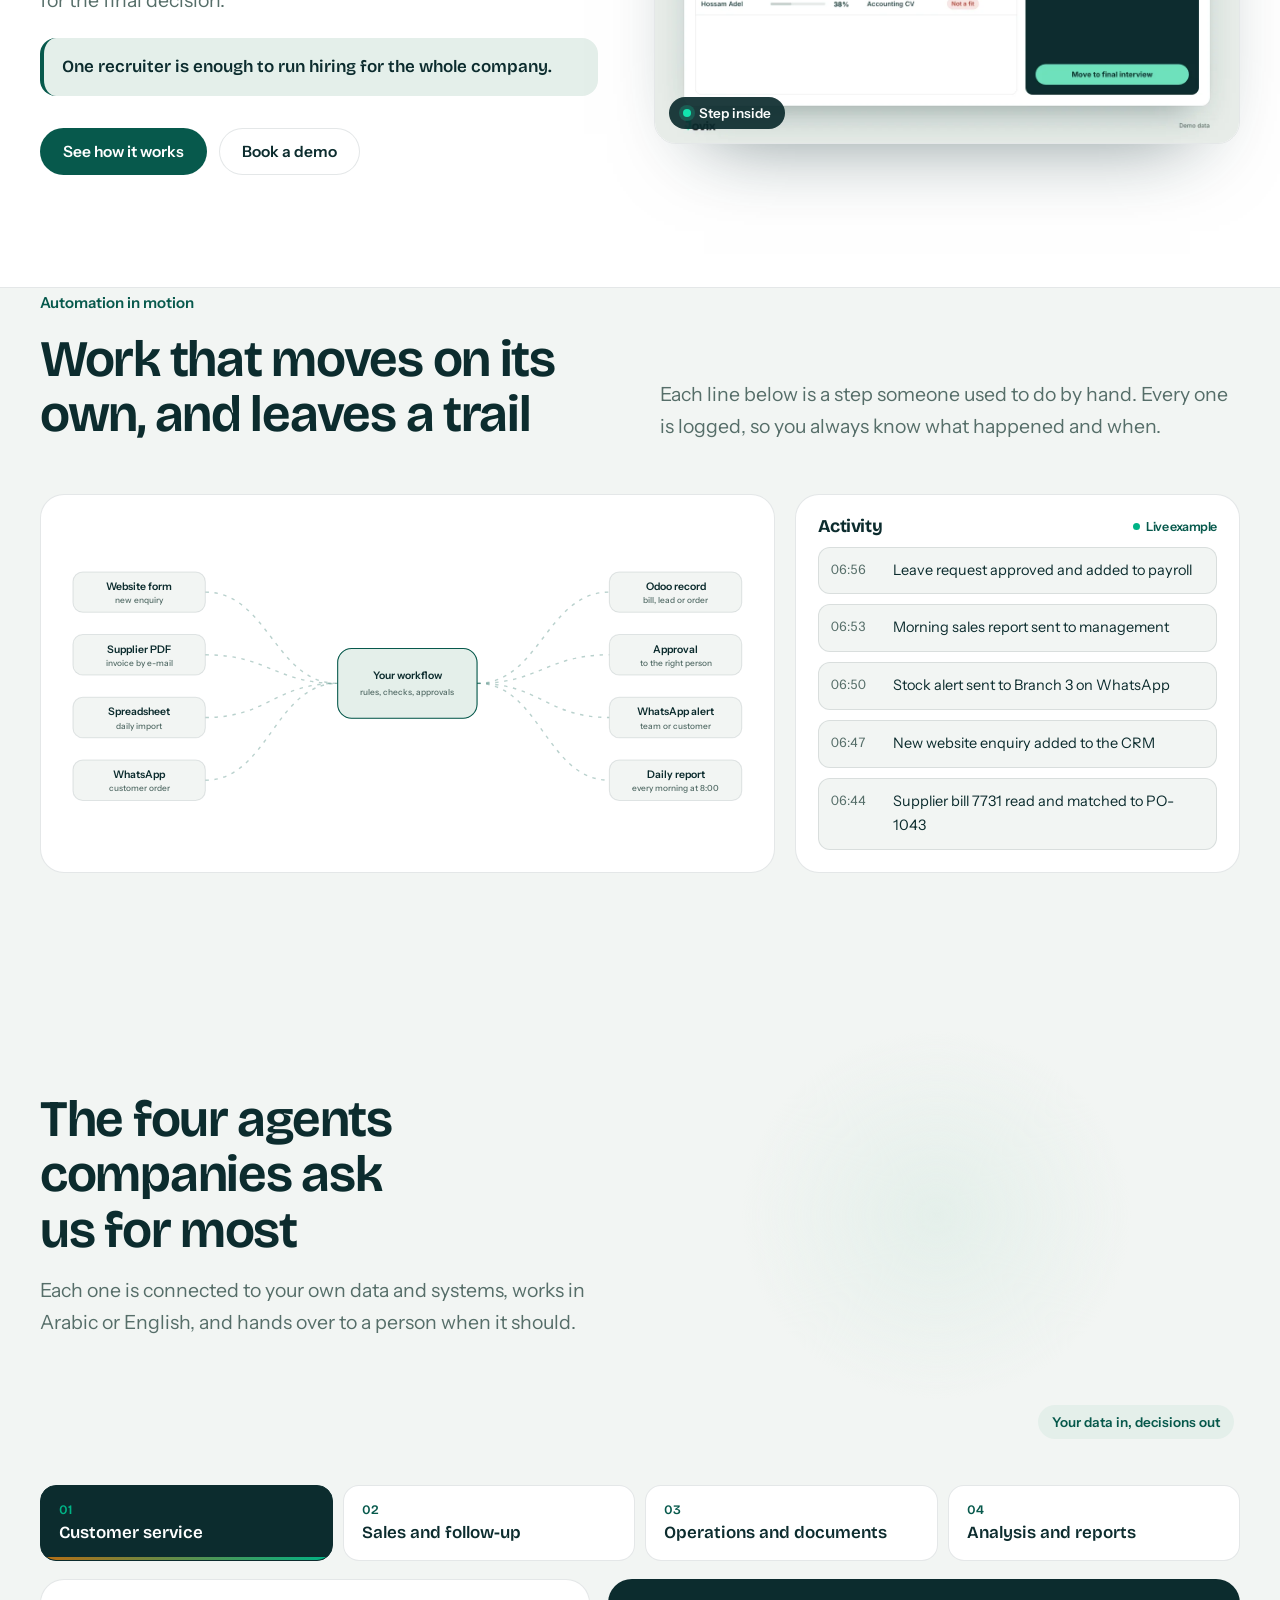
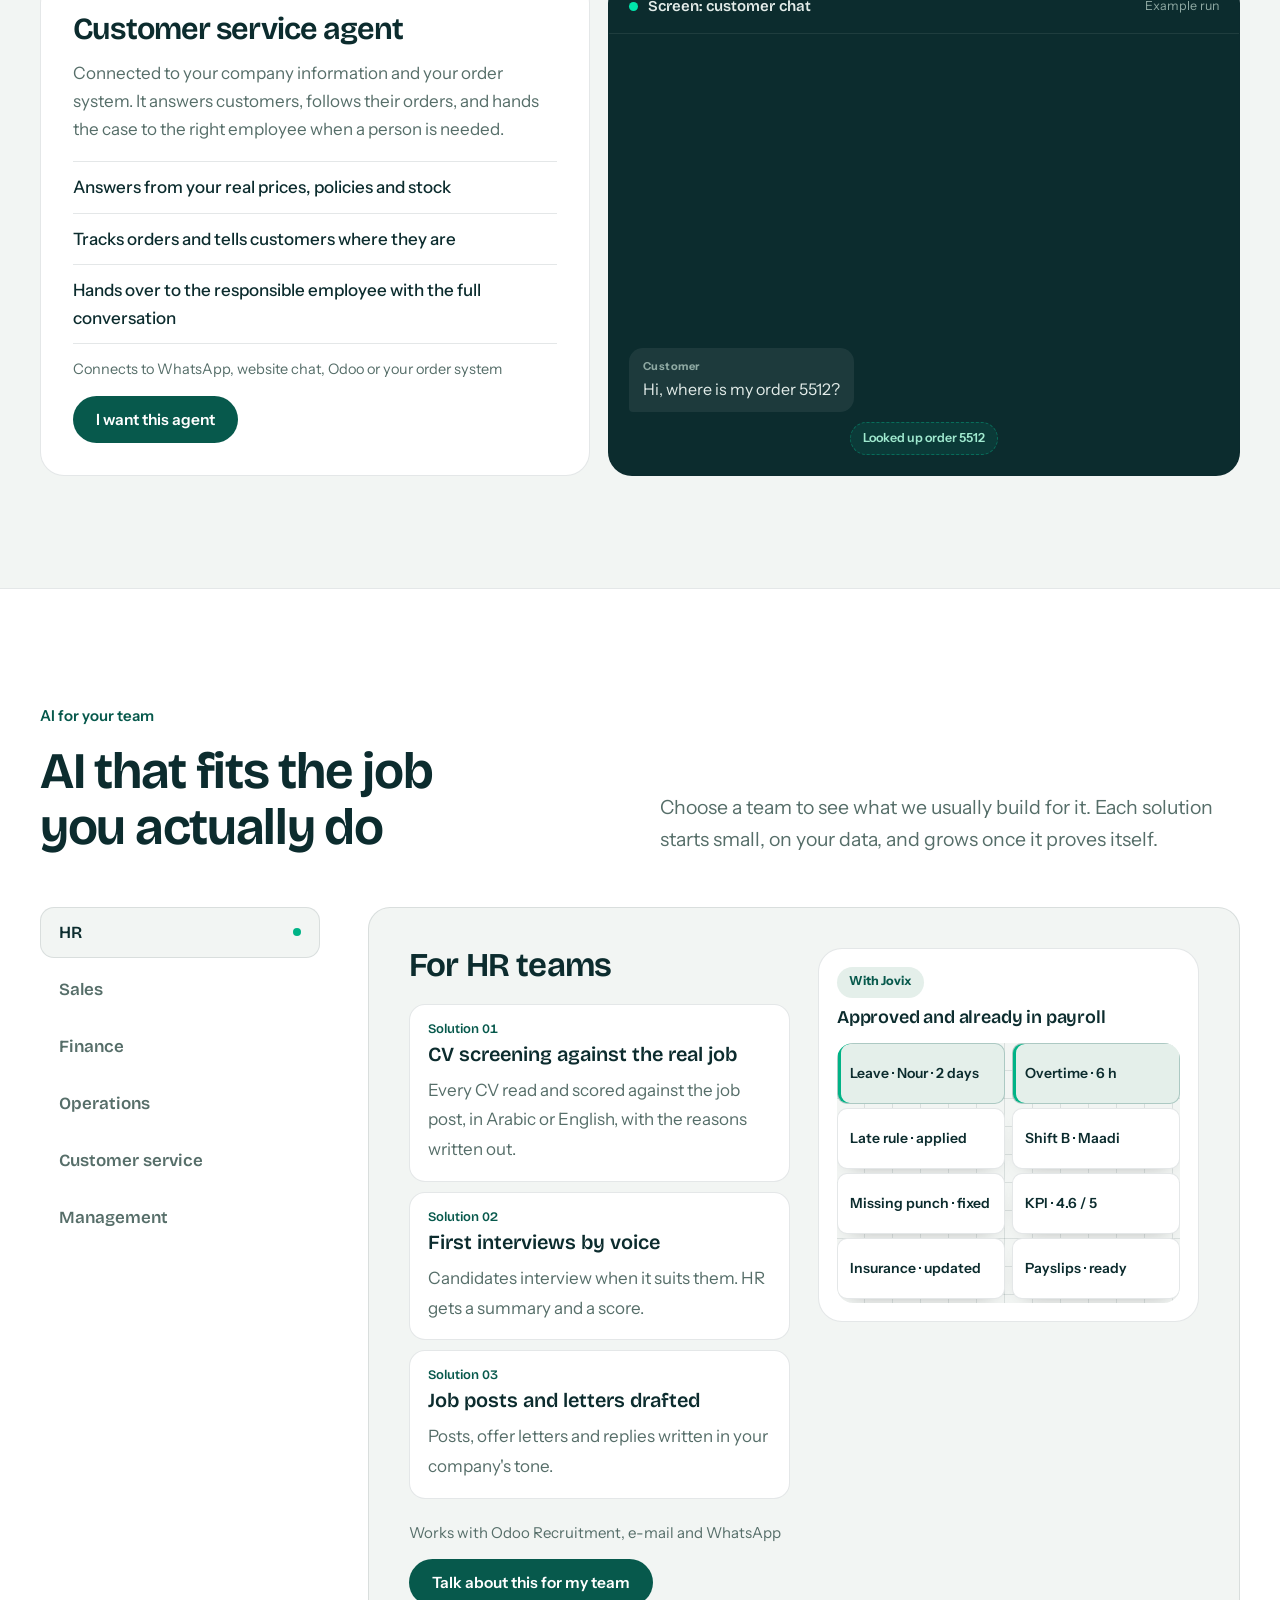
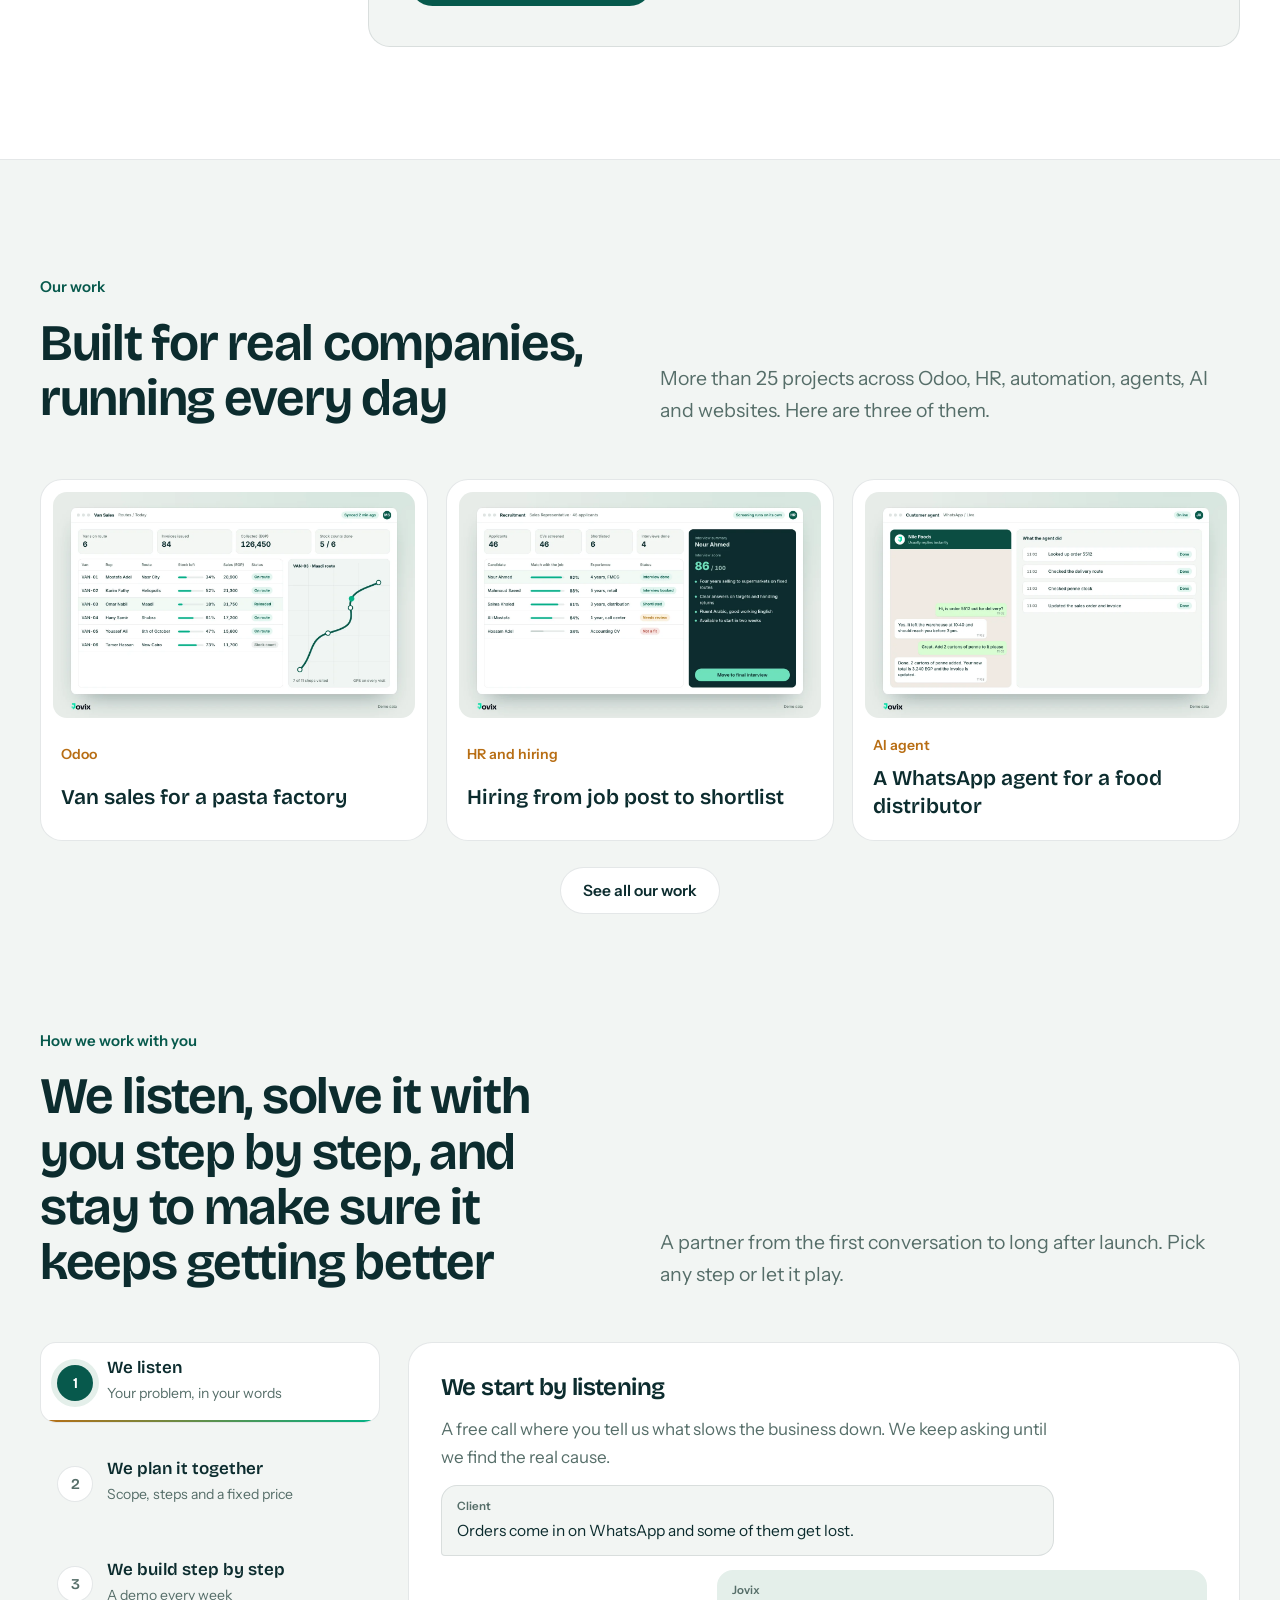
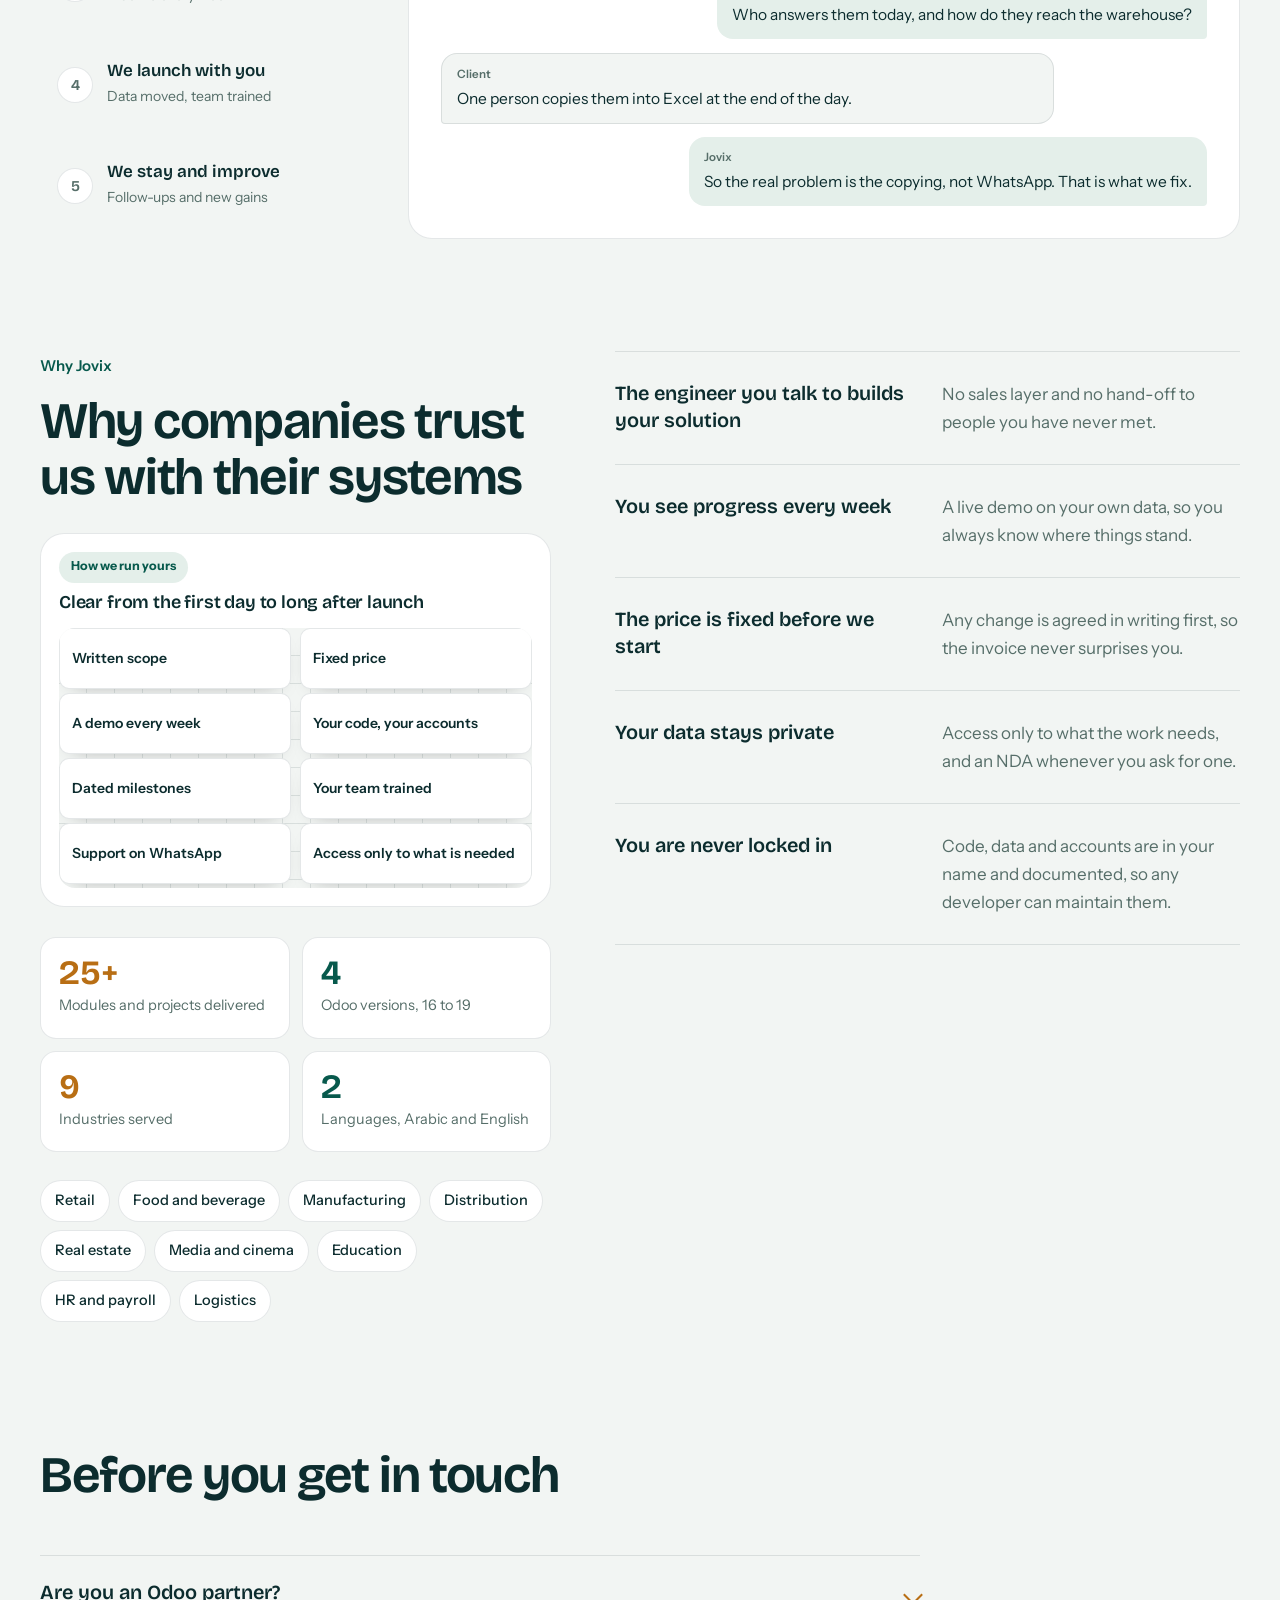
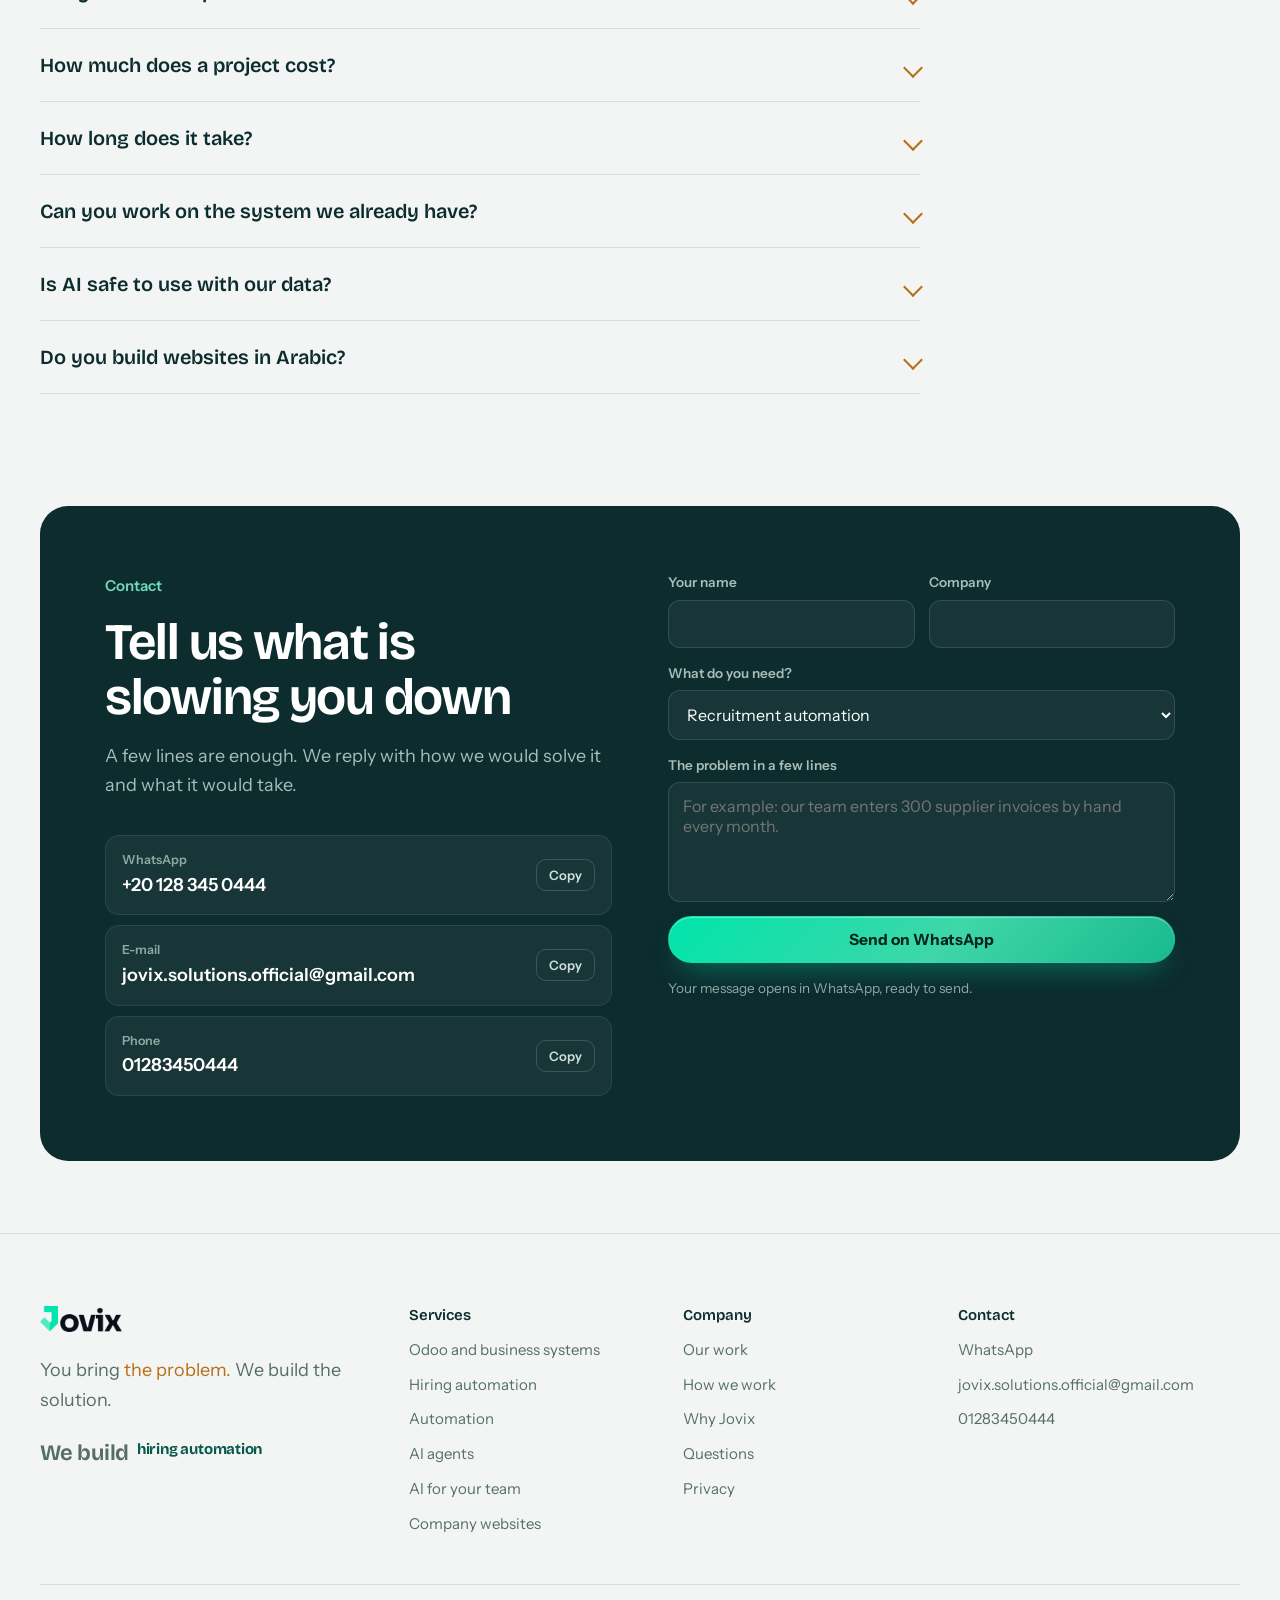
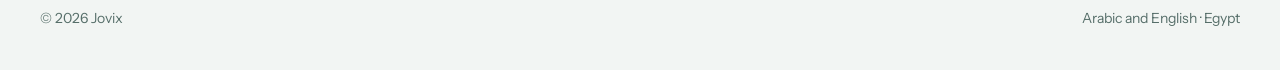
==== commit 3251cd68: "Isometric company, word cube, faster animations" ====
--- a/index.html
+++ b/index.html
@@ -305,6 +305,7 @@
     <div class="foot-brand">
       <img class="logo-l" src="media/logo_dark.png" alt="Jovix" width="82" height="26"><img class="logo-d" src="media/logo_light.png" alt="Jovix" width="82" height="26">
       <p data-i18n-html="ft_tag">You bring <span class="warm">the problem.</span> We build the solution.</p>
+      <p class="cube-line"><span data-i18n="cube_pre">We build</span> <span class="cube"><span class="cube-in"><b></b><b></b></span></span></p>
     </div>
     <div><b data-i18n="ft_h1">Services</b><a href="work.html#odoo" data-i18n="ft_l1">Odoo and business systems</a><a href="hiring.html" data-i18n="ft_l2">Hiring automation</a><a href="#flow" data-i18n="ft_l3">Automation</a><a href="#agents" data-i18n="ft_l4">AI agents</a><a href="#roles" data-i18n="ft_l5">AI for your team</a><a href="work.html#web" data-i18n="ft_l6">Company websites</a></div>
     <div><b data-i18n="ft_h2">Company</b><a href="work.html" data-i18n="nav3">Our work</a><a href="#journey" data-i18n="ft_l7">How we work</a><a href="#trust" data-i18n="nav4">Why Jovix</a><a href="#faq" data-i18n="ft_l8">Questions</a><a href="privacy.html" data-i18n="priv">Privacy</a></div>
--- a/css/site.css
+++ b/css/site.css
@@ -364,7 +364,7 @@
 .jr-steps button.on { background: var(--surface); border-color: var(--line); }
 .jr-steps button.on i { background: var(--solid); color: var(--on-solid); border-color: transparent; box-shadow: 0 0 0 6px var(--tint); }
 .jr-steps button .bar { position: absolute; inset-inline-start: 0; bottom: 0; height: 2px; width: 0; background: var(--forest); }
-.jr-steps button.on .bar { animation: jrbar 5.2s linear forwards; }
+.jr-steps button.on .bar { animation: jrbar 4.2s linear forwards; }
 @keyframes jrbar { to { width: 100%; } }
 .jr-stage { border-radius: 24px; border: 1px solid var(--line); background: var(--surface); padding: 32px; min-height: 380px; position: relative; overflow: hidden; display: grid; align-content: center; }
 .jr-scene { display: grid; gap: 14px; animation: scene .6s cubic-bezier(.2, .7, .2, 1); }
@@ -465,7 +465,7 @@
   background-image: linear-gradient(var(--line) 1px, transparent 1px), linear-gradient(90deg, var(--line) 1px, transparent 1px); background-size: 28px 28px; background-position: -1px -1px; }
 .mo-t { position: absolute; width: 49%; height: calc(100% / var(--rows, 6) - 1.6%); padding: 0 12px; display: flex; align-items: center; gap: 8px; border-radius: 10px; font-size: 13.5px; font-weight: 600;
   background: var(--surface); border: 1px dashed color-mix(in srgb, var(--warm) 45%, transparent); color: var(--mute); box-shadow: 0 8px 20px -14px rgba(0, 0, 0, .4);
-  transition: left 1.1s cubic-bezier(.2, .8, .2, 1), top 1.1s cubic-bezier(.2, .8, .2, 1), transform 1.1s cubic-bezier(.2, .8, .2, 1), background .5s, border-color .5s, color .5s; }
+  transition: left .8s cubic-bezier(.2, .8, .2, 1), top .8s cubic-bezier(.2, .8, .2, 1), transform .8s cubic-bezier(.2, .8, .2, 1), background .5s, border-color .5s, color .5s; }
 .mo-t span { white-space: nowrap; overflow: hidden; text-overflow: ellipsis; transition: opacity .4s; }
 .mo-t .b, .mo-t em { position: absolute; opacity: 0; }
 .mo-t em { inset-inline-end: 8px; font-style: normal; font-size: 11.5px; padding: 2px 8px; border-radius: 999px; background: var(--solid); color: var(--on-solid); transition: opacity .4s .9s; }
@@ -487,7 +487,7 @@
 .mo-foot button { position: relative; overflow: hidden; padding: 9px 6px; border-radius: 10px; border: 1px solid var(--line); background: none; color: var(--mute); font: 600 13.5px var(--body); cursor: pointer; }
 .mo-foot button[aria-selected="true"] { color: var(--sel-fg); background: var(--sel-bg); border-color: var(--sel-line); }
 .mo-foot .bar { position: absolute; inset-inline-start: 0; bottom: 0; height: 2px; width: 0; background: var(--emerald); }
-.mo-foot button[aria-selected="true"] .bar { animation: jrbar 8.6s linear forwards; }
+.mo-foot button[aria-selected="true"] .bar { animation: jrbar 6.4s linear forwards; }
 @media (max-width: 620px) { .mo-body { height: 360px; } .mo-t { font-size: 12px; } .solved .mo-t.hi em { display: none; } .solved .mo-t.hi .b { max-width: none; } }
 .solved .mo-t { justify-content: flex-start; }
 .solved .mo-t .a { position: absolute; }
@@ -598,7 +598,7 @@
 .stack-card { position: sticky; top: 96px; }
 .stack-card:nth-child(2) { top: 108px; } .stack-card:nth-child(3) { top: 120px; } .stack-card:nth-child(4) { top: 132px; } .stack-card:nth-child(5) { top: 144px; } .stack-card:nth-child(6) { top: 156px; }
 .stack-in { display: grid; grid-template-columns: 1fr 1.1fr; gap: 40px; align-items: center; padding: 36px; border-radius: 28px; background: var(--surface); border: 1px solid var(--line); box-shadow: 0 30px 60px -40px rgba(12, 44, 46, .45); transform-origin: 50% 0; will-change: transform; min-height: 430px; }
-.stack-card:nth-child(even) .stack-in { background: linear-gradient(135deg, var(--surface), var(--tint)); }
+.stack-card:nth-child(even) .stack-in { background: linear-gradient(135deg, transparent 30%, var(--tint)), var(--surface); }
 .stack-n { font: 650 15px var(--display); color: var(--warm); }
 .stack-text h3 { font-size: clamp(30px, 3.2vw, 44px); margin: 10px 0 16px; }
 .stack-text p { color: var(--mute); font-size: 18px; max-width: 30em; }
@@ -696,3 +696,37 @@
 @media (max-width: 620px) { .sysv { padding: 0; } .sysv-stage { width: 100vw; border-radius: 0; } .sysv-cta { width: 100%; justify-content: center; } }
 
 @media (max-width: 620px) { .sysv-book { height: 62.5vw; } }
+
+/* work page: an isometric company */
+.ph-grid.work-ph { grid-template-columns: 1fr .95fr; }
+.iso { height: 460px; display: grid; place-items: center; perspective: 1600px; }
+.iso-plane { position: relative; width: 332px; height: 332px; transform: rotateX(56deg) rotateZ(-45deg); transform-style: preserve-3d;
+  background-image: linear-gradient(var(--line) 1px, transparent 1px), linear-gradient(90deg, var(--line) 1px, transparent 1px); background-size: 30px 30px; border-radius: 26px; outline: 1px solid var(--line); outline-offset: 14px; }
+.iso-t { --z: 0px; position: absolute; width: 92px; height: 92px; border-radius: 14px; transform-style: preserve-3d; transform: translateZ(var(--z));
+  transition: transform .55s cubic-bezier(.2, .9, .25, 1.15), background .3s; background: var(--surface); border: 1px solid var(--line); box-shadow: 0 0 0 1px var(--line); }
+.iso-t::before { content: ""; position: absolute; left: 0; top: 100%; width: 100%; height: var(--z); transform-origin: top; transform: rotateX(-90deg); background: color-mix(in srgb, var(--forest) 30%, var(--surface)); border-radius: 0 0 6px 6px; transition: height .55s cubic-bezier(.2, .9, .25, 1.15); }
+.iso-t::after { content: ""; position: absolute; left: 100%; top: 0; width: var(--z); height: 100%; transform-origin: left; transform: rotateY(90deg); background: color-mix(in srgb, var(--forest) 50%, var(--surface)); border-radius: 0 6px 6px 0; transition: width .55s cubic-bezier(.2, .9, .25, 1.15); }
+.iso-t.core { background: var(--solid); border-color: transparent; }
+.iso-t.core::before { background: color-mix(in srgb, var(--solid) 70%, #000); } .iso-t.core::after { background: color-mix(in srgb, var(--solid) 55%, #000); }
+.iso-t.hot { background: var(--warm-tint); } .iso-t.core.hot { background: var(--emerald); } .iso-t.ok { background: var(--tint); }
+.iso-l { position: absolute; left: 50%; top: 50%; white-space: nowrap; font: 700 13px var(--body); color: var(--ink); transform: translate(-50%, -50%) translateZ(2px) rotateZ(45deg) rotateX(-56deg) translateY(-18px); pointer-events: none;
+  padding: 3px 9px; border-radius: 999px; background: var(--surface); box-shadow: 0 6px 16px -8px rgba(0, 0, 0, .35); opacity: 0; transition: opacity .4s .3s; }
+.iso-t.up .iso-l { opacity: 1; }
+.iso-t.core .iso-l { background: var(--solid); color: var(--on-solid); }
+.iso-p { position: absolute; left: -7px; top: -7px; width: 14px; height: 14px; border-radius: 50%; transition: transform .74s cubic-bezier(.45, .05, .3, 1); }
+.iso-p.in { background: var(--warm); box-shadow: 0 0 14px var(--warm); }
+.iso-p.out { background: var(--emerald); box-shadow: 0 0 14px var(--emerald); }
+
+/* a line whose last word turns like a cube */
+.cube-line { font: 650 clamp(22px, 2.4vw, 30px)/1.2 var(--display); letter-spacing: -0.01em; display: flex; flex-wrap: wrap; gap: 0 .35em; align-items: center; margin-top: 18px; color: var(--ink); }
+:root[lang="ar"] .cube-line { letter-spacing: 0; }
+.cube { display: inline-block; height: 1.3em; perspective: 600px; }
+.cube-in { display: grid; height: 100%; transform-style: preserve-3d; transform-origin: 50% 50% -0.65em; transition: none; }
+.cube.turn .cube-in { transform: rotateX(90deg); transition: transform .6s cubic-bezier(.6, 0, .25, 1.2); }
+.cube b { grid-area: 1 / 1; height: 1.3em; display: flex; align-items: center; white-space: nowrap; backface-visibility: hidden; font-weight: 700; color: var(--forest); }
+.cube b:last-child { transform: rotateX(-90deg); transform-origin: 50% 50% -0.65em; color: var(--warm); }
+.foot-brand .cube-line { font-size: 22px; }
+.cta-in { grid-template-columns: 1fr; }
+.cta-in .cube-line { color: #fff; font-size: clamp(24px, 2.6vw, 34px); margin: 0; }
+.cta-in .cube b { color: #6fd9b8; } .cta-in .cube b:last-child { color: #eab26a; }
+@media (max-width: 1000px) { .ph-grid.work-ph { grid-template-columns: 1fr; } .iso { height: 380px; transform: scale(.85); } }
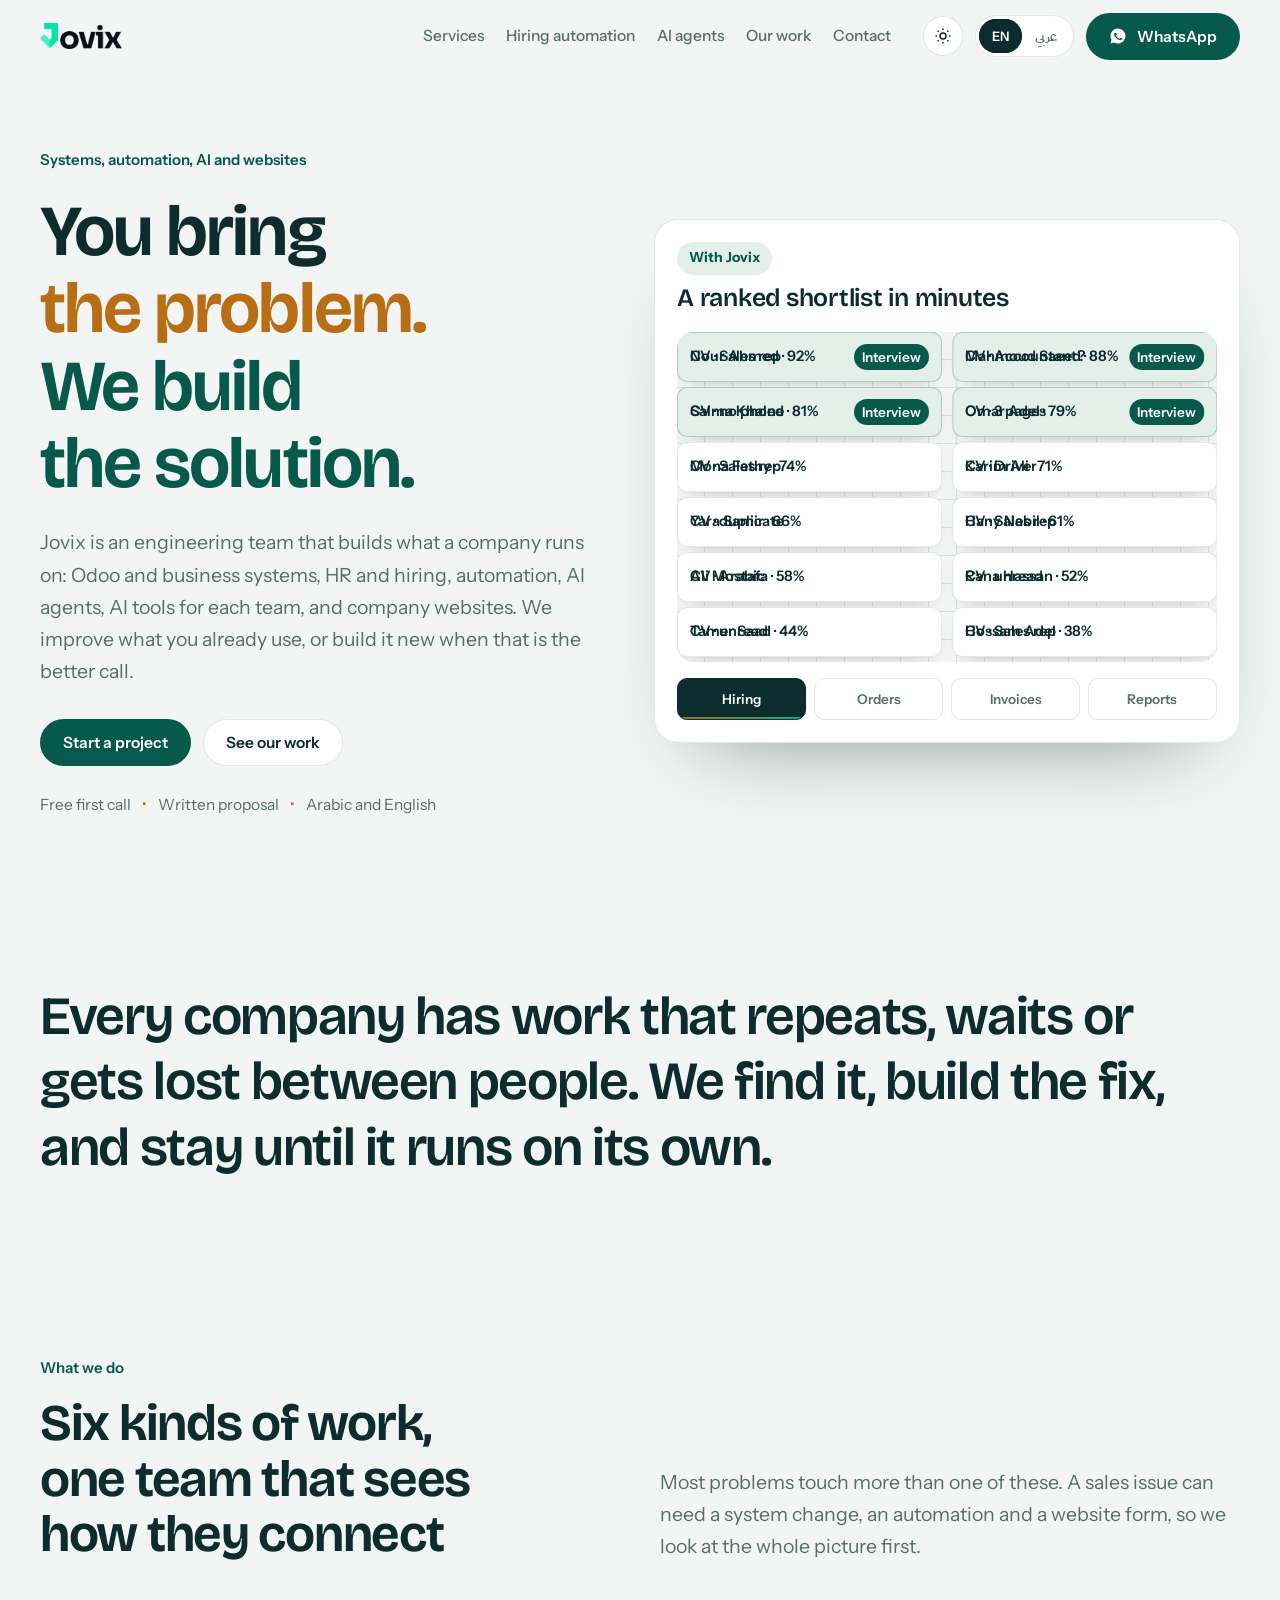
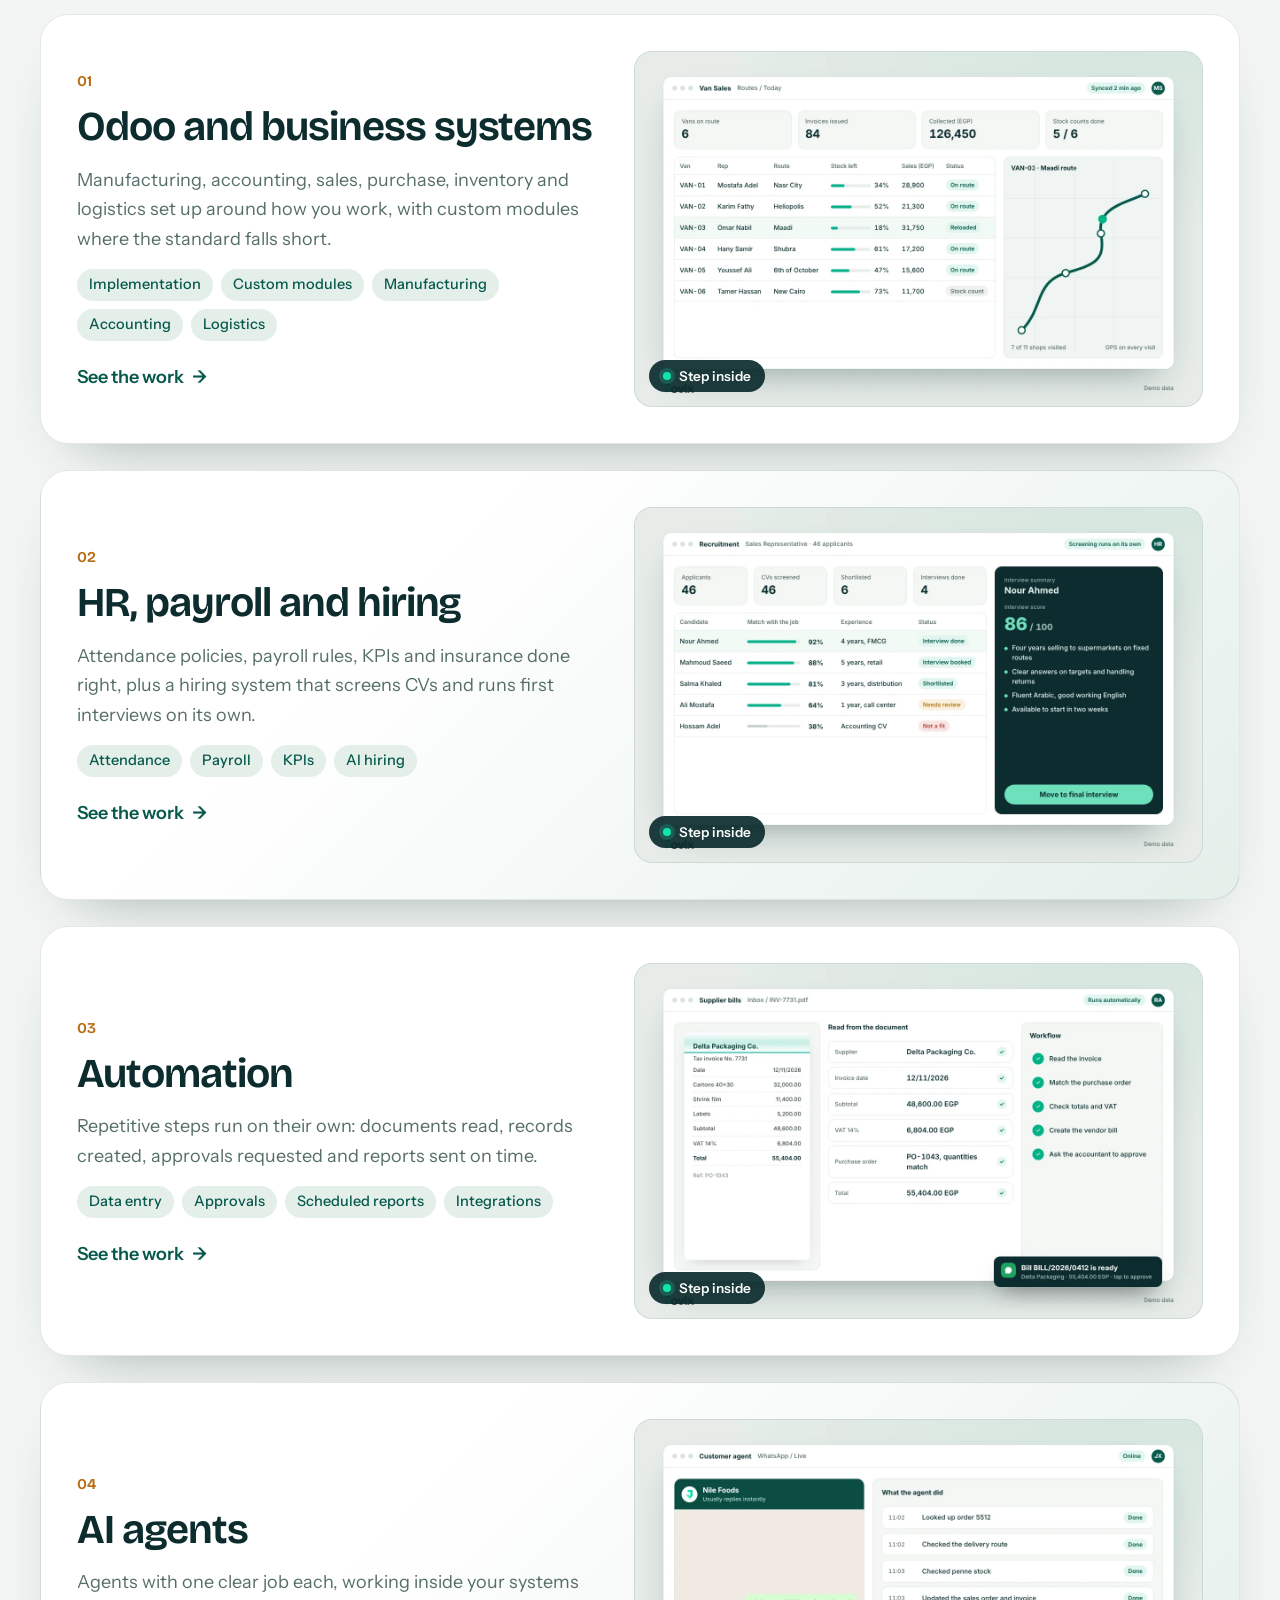
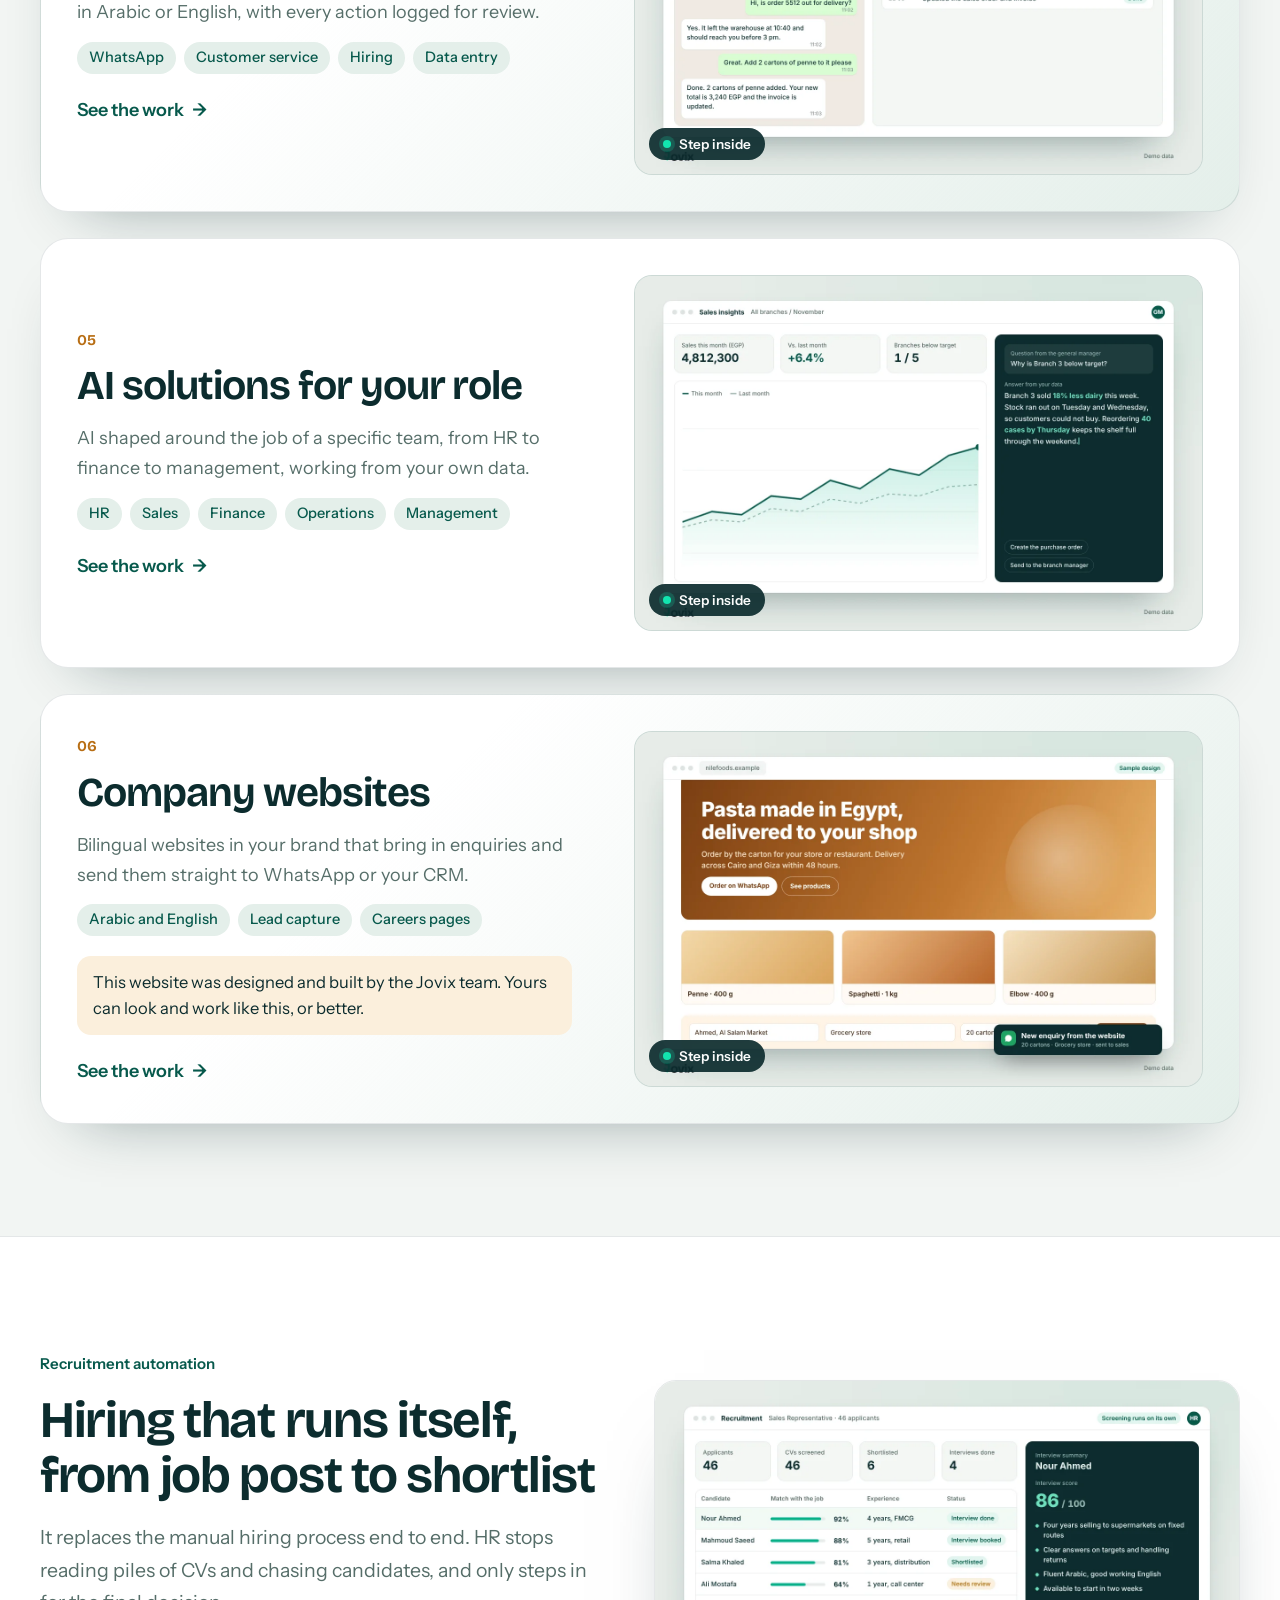
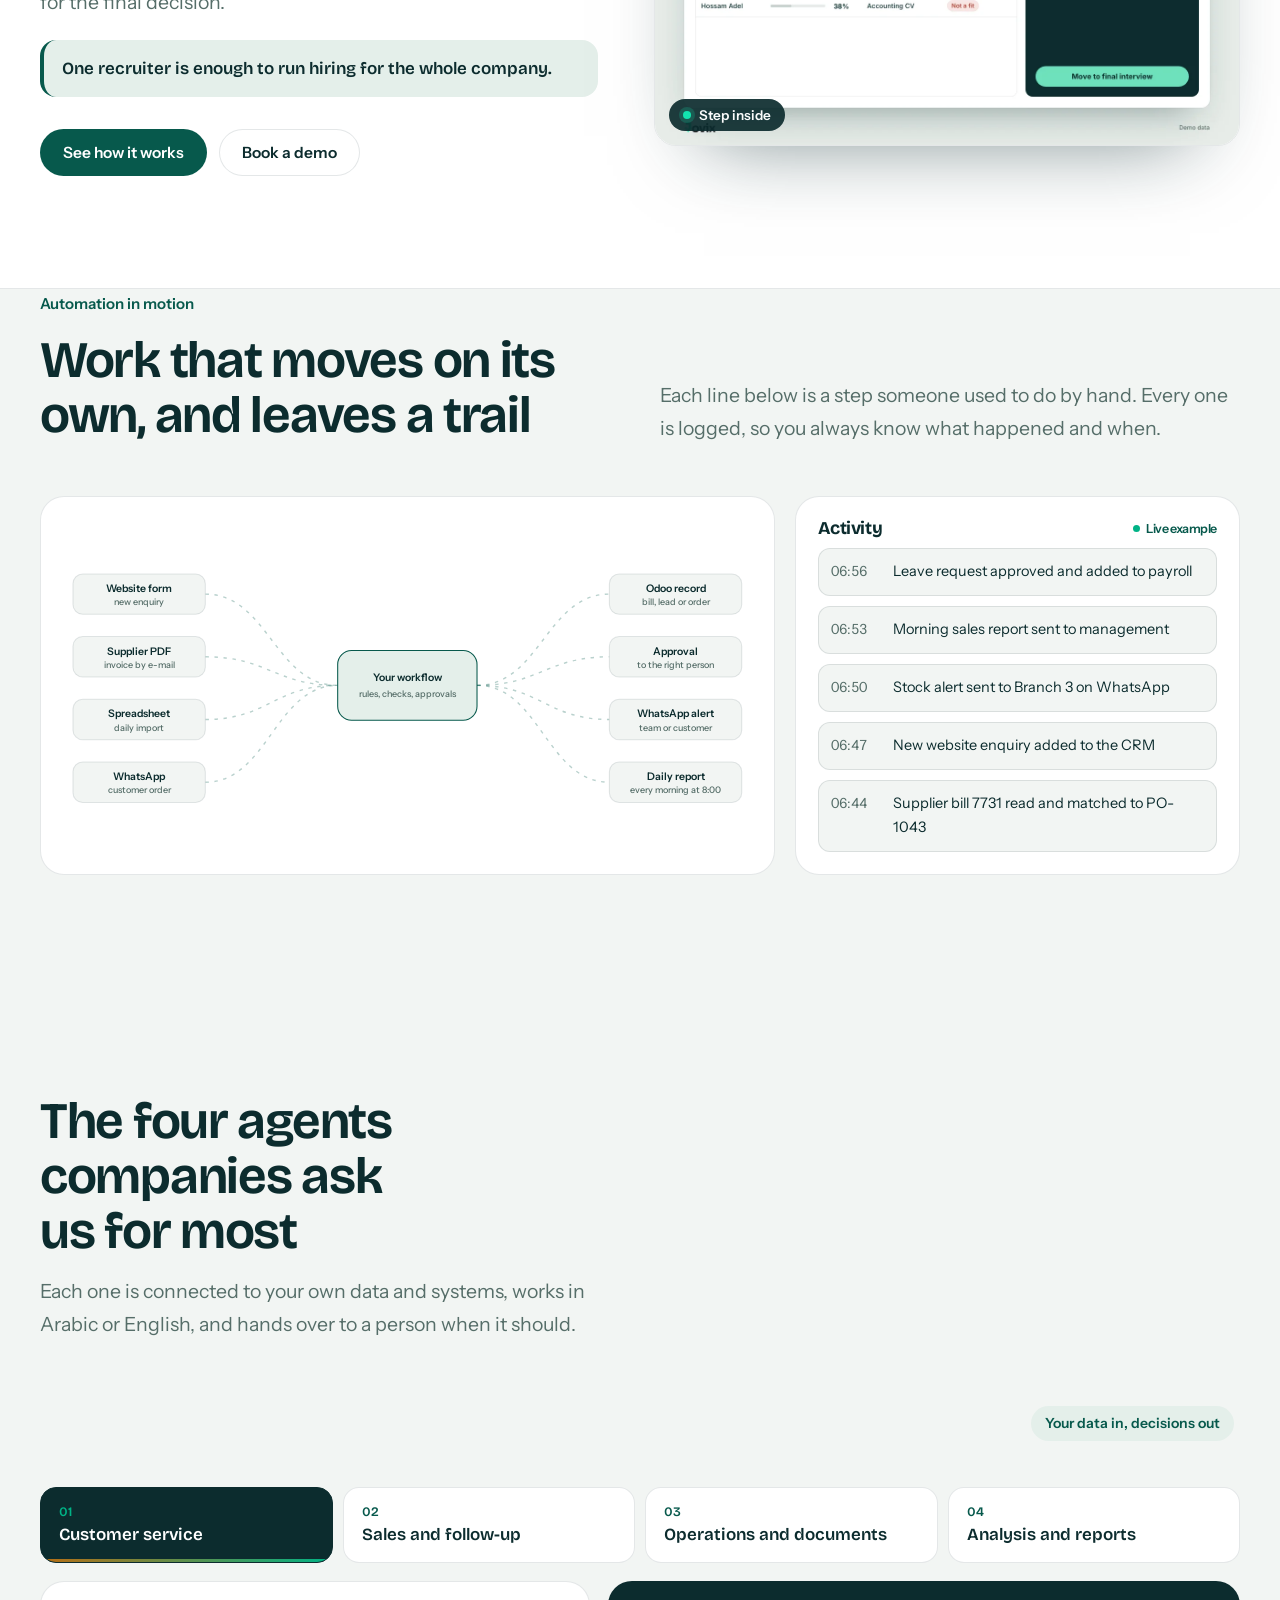
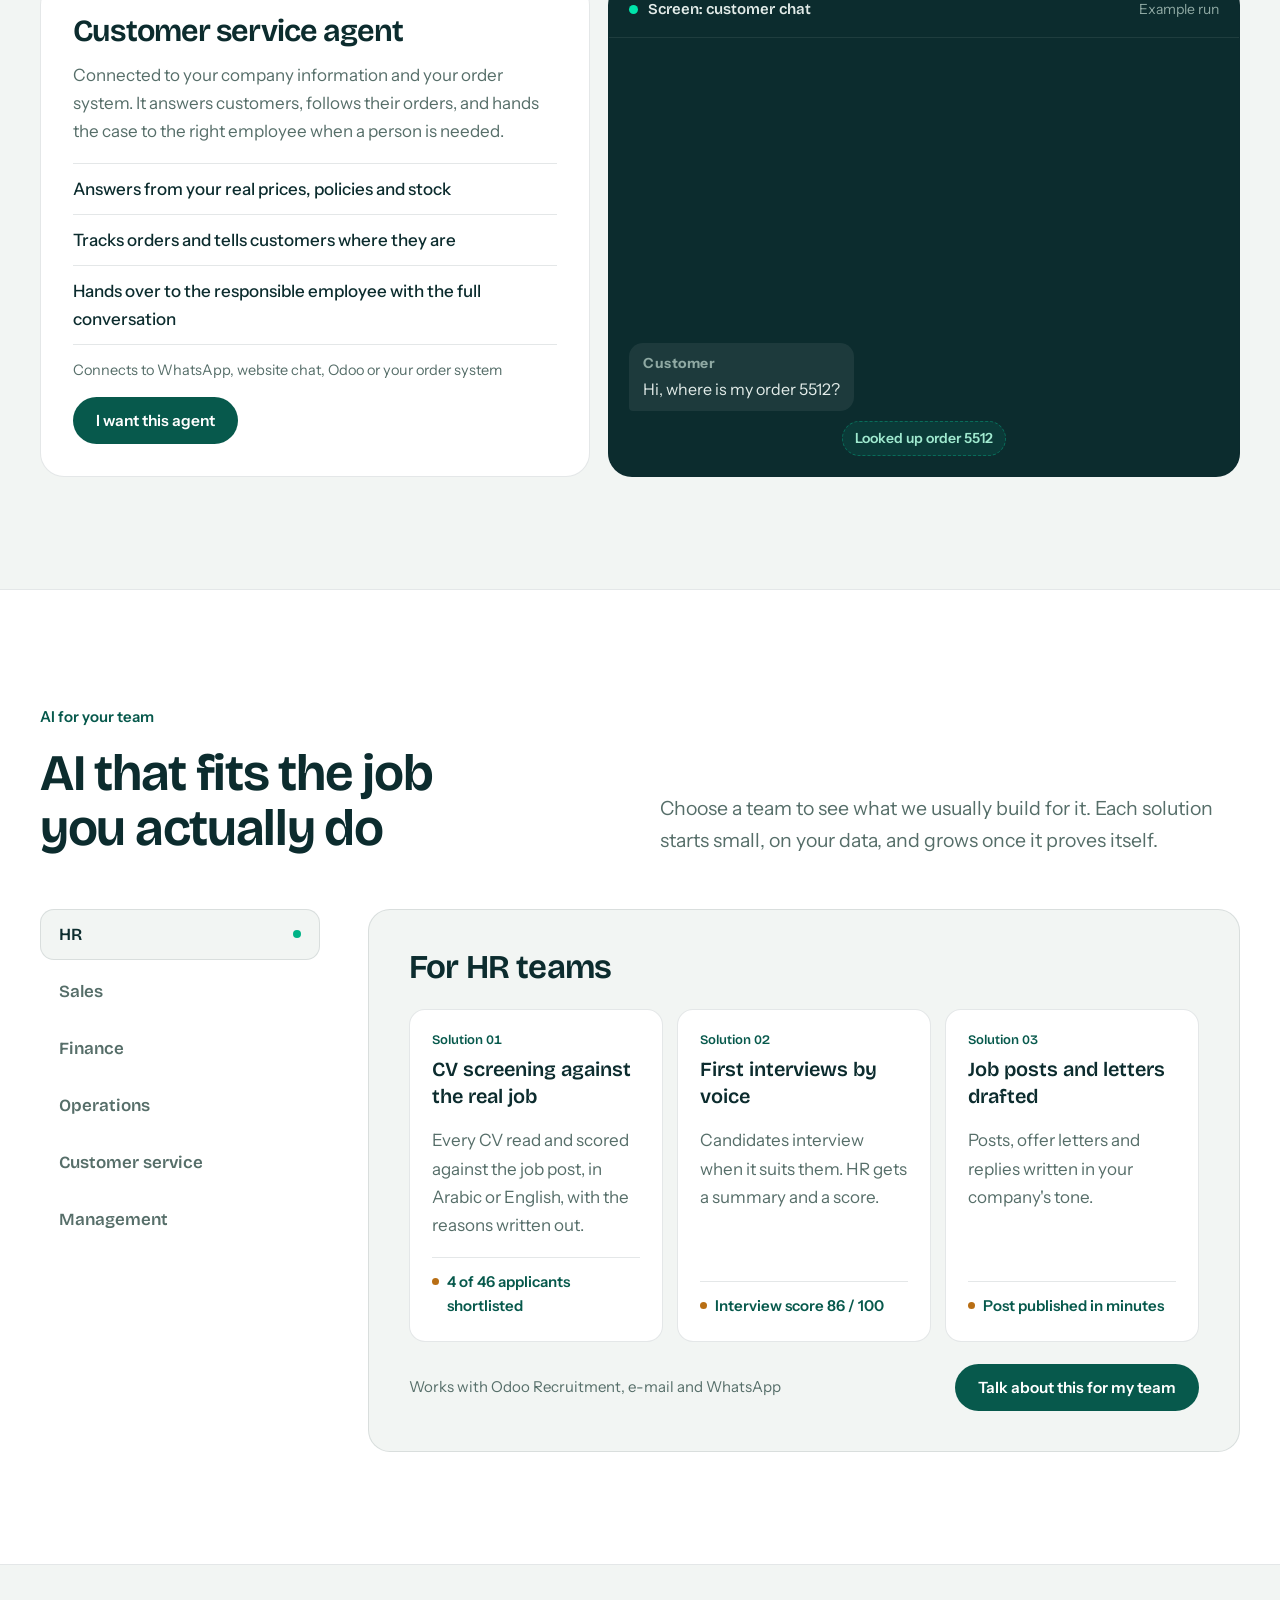
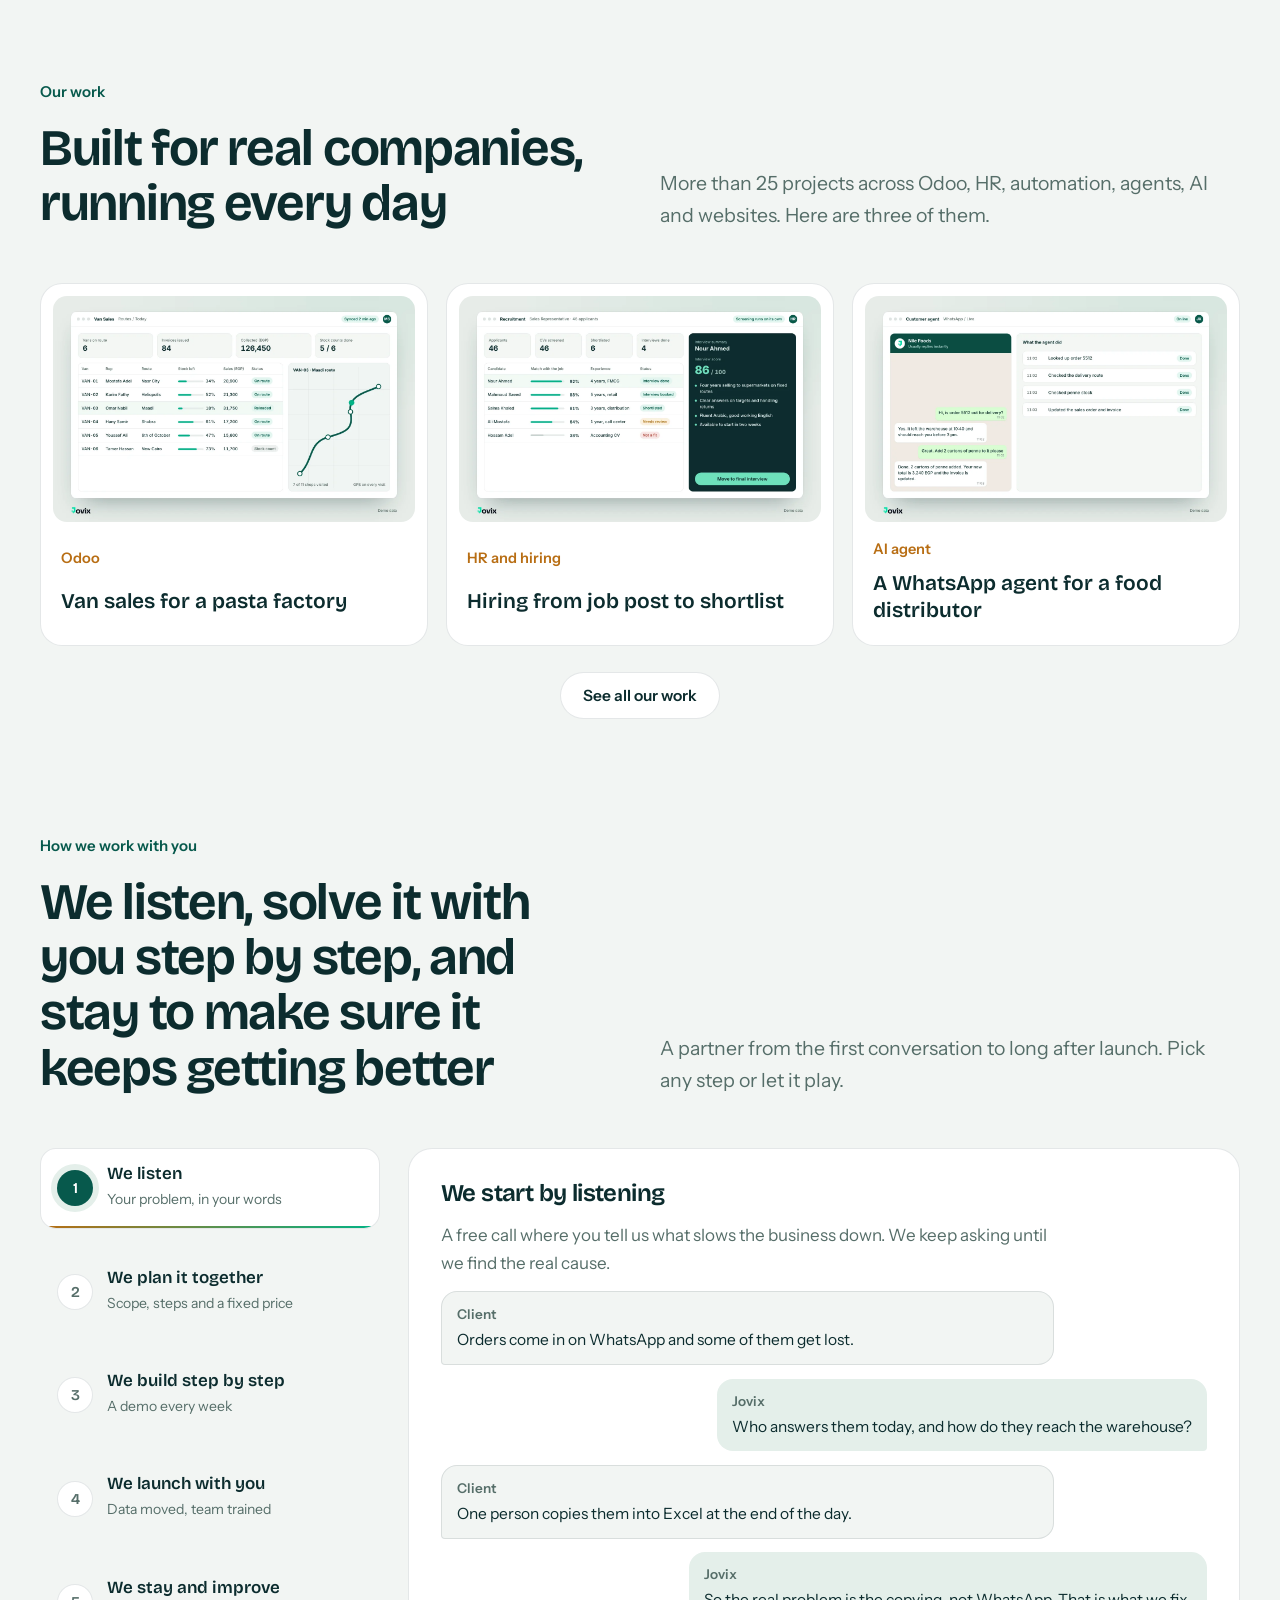
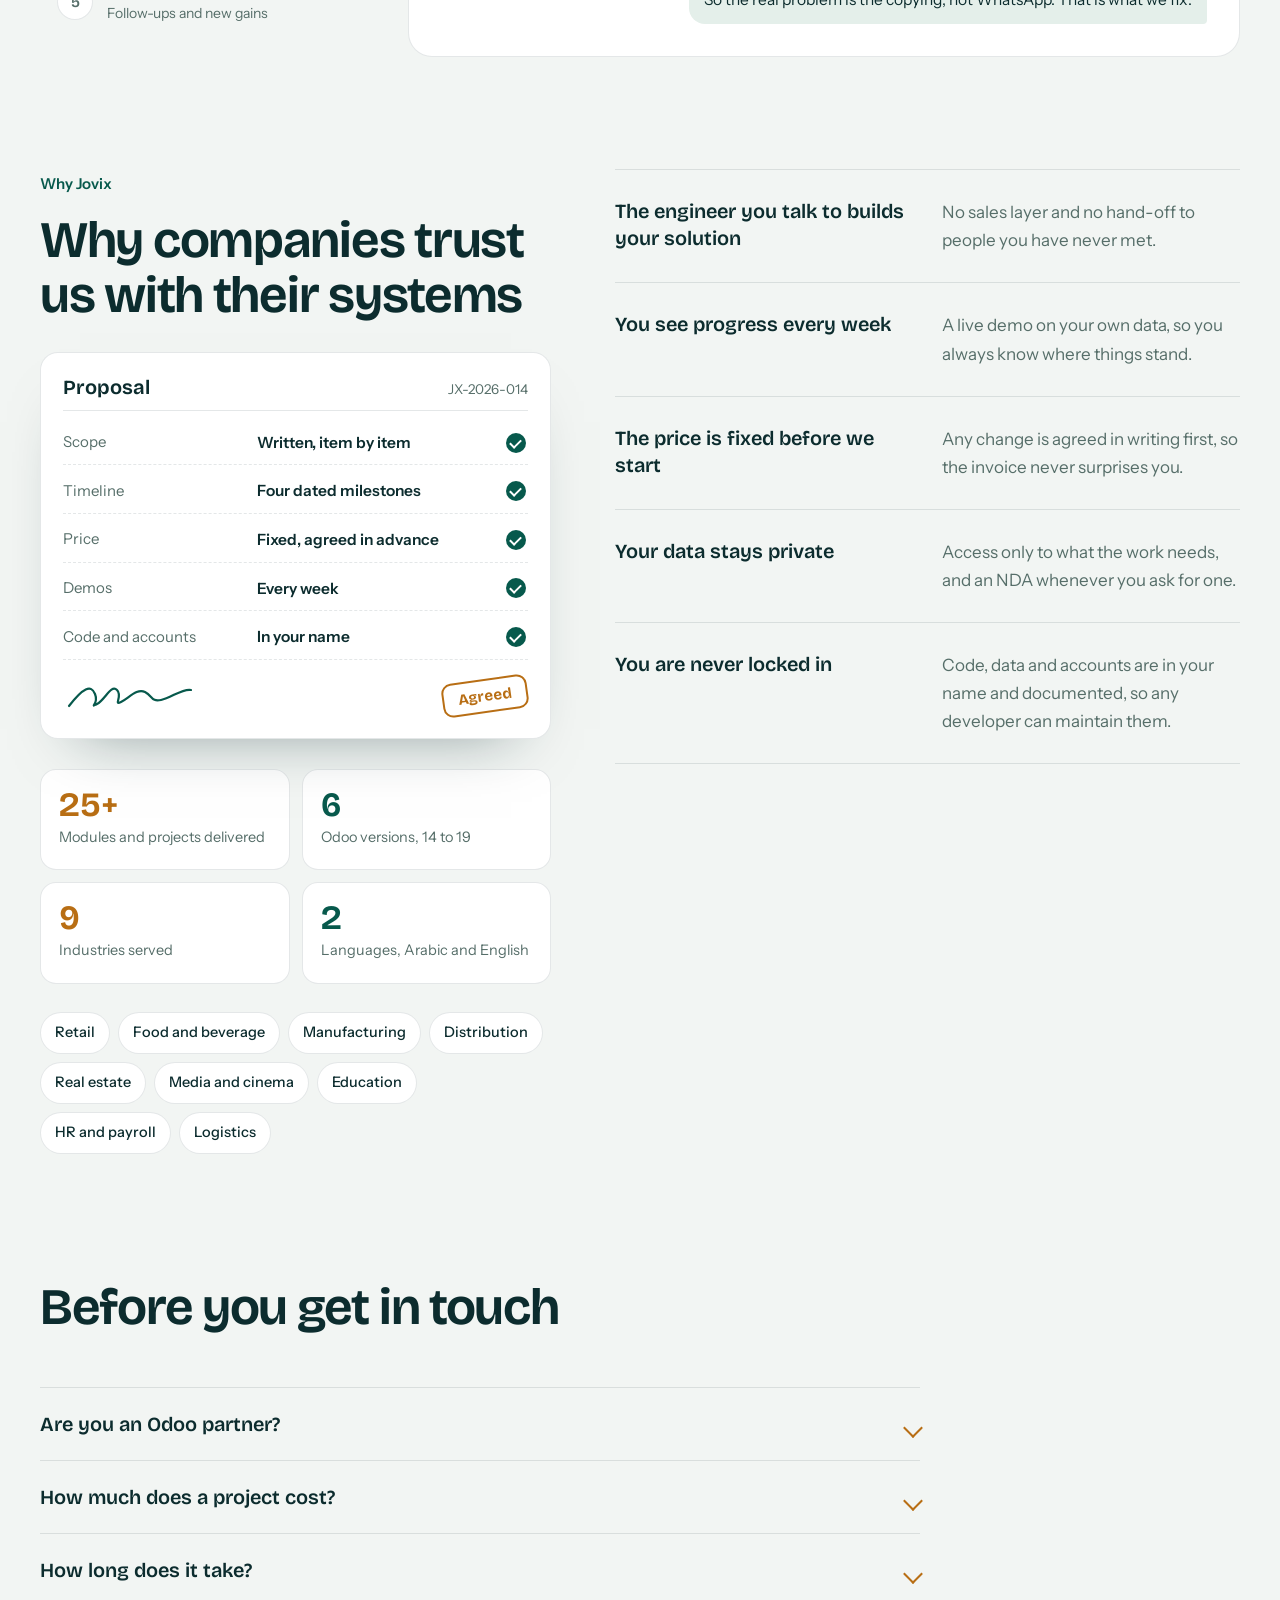
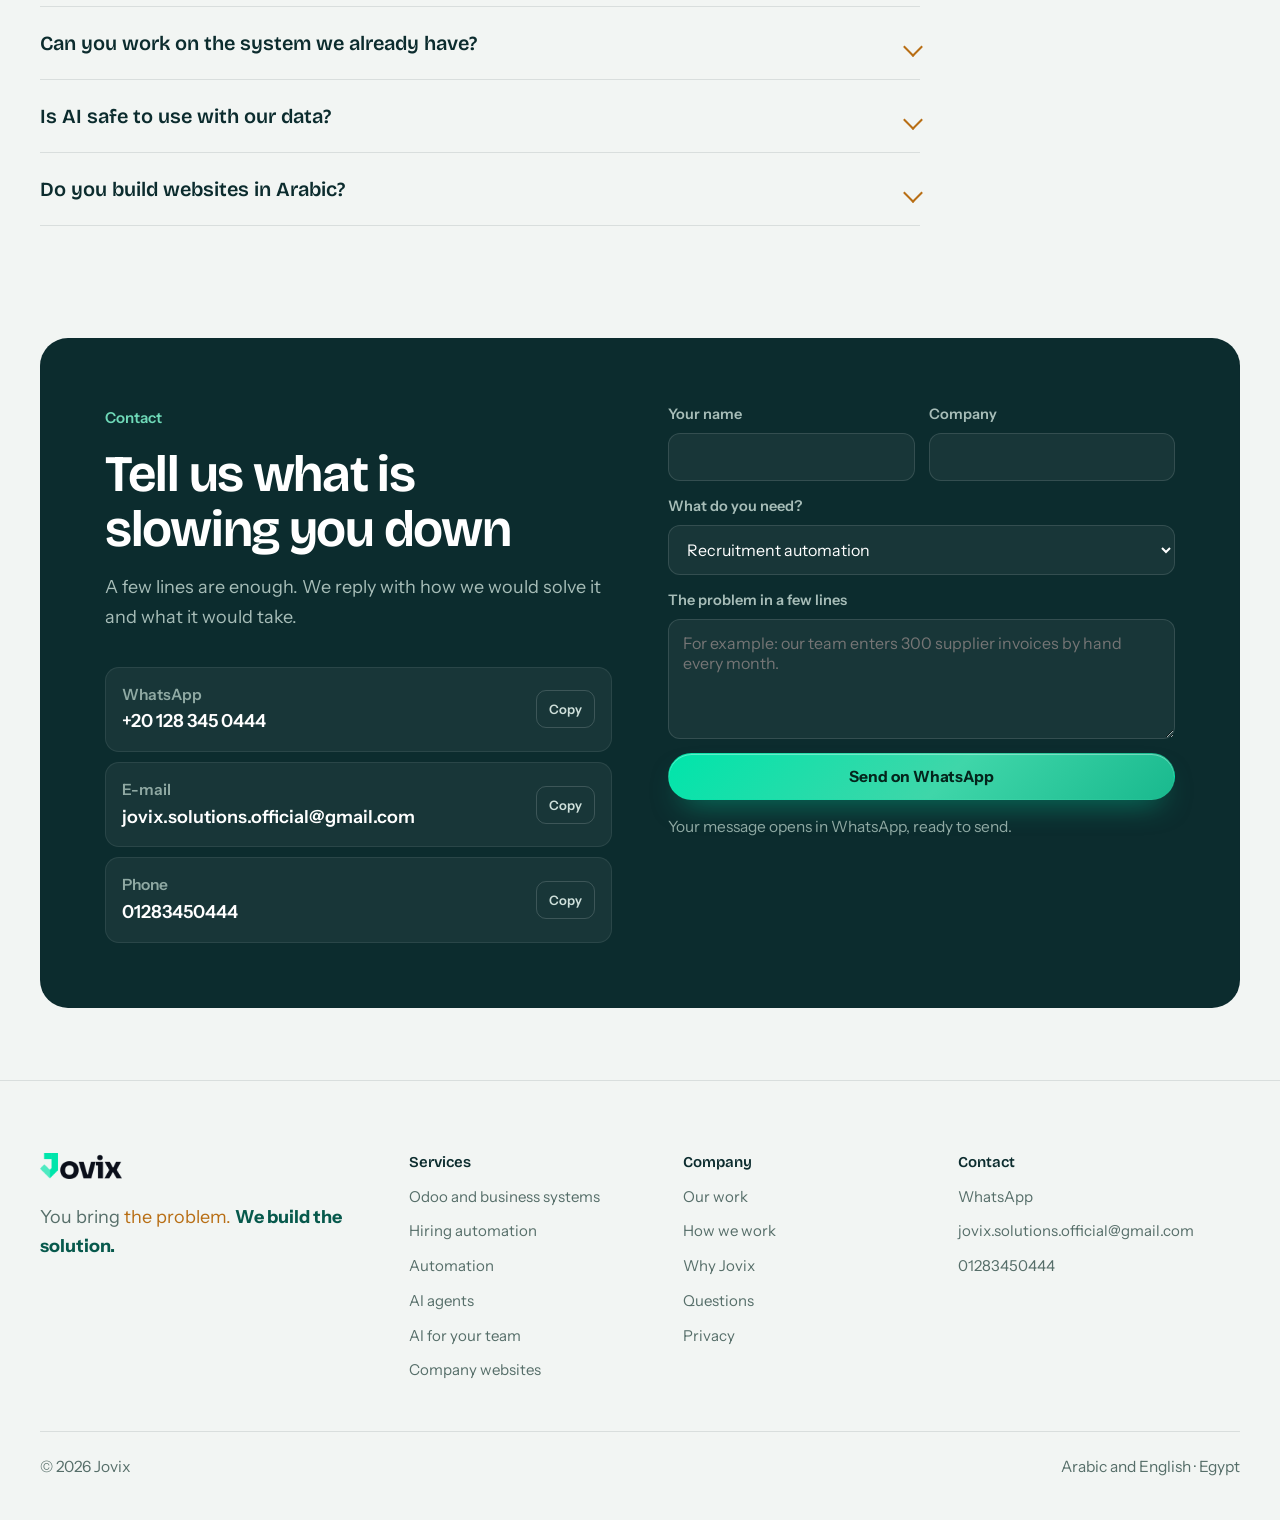
==== commit 8efe945d: "Faster animations, bold green solution in footer" ====
--- a/index.html
+++ b/index.html
@@ -109,7 +109,7 @@
           <div class="stack-img" role="button" tabindex="0" data-sys="ai" aria-label="Open"><img data-src-lang="media/work_ai_" src="media/work_ai_en.webp" alt="" width="1280" height="800" loading="lazy"><span class="open-chip" data-i18n="open_sys">Step inside</span></div>
         </div></article>
         <article class="stack-card"><div class="stack-in">
-          <div class="stack-text"><span class="stack-n">06</span><h3 data-i18n="s5h">Company websites</h3><p data-i18n="s5p">Bilingual websites in your brand that bring in enquiries and send them straight to WhatsApp or your CRM.</p><div class="tags"><span data-i18n="s5t1">Arabic and English</span><span data-i18n="s5t2">Lead capture</span><span data-i18n="s5t3">Careers pages</span></div><a class="stack-link" href="work.html#web" data-i18n="more_link">See the work</a></div>
+          <div class="stack-text"><span class="stack-n">06</span><h3 data-i18n="s5h">Company websites</h3><p data-i18n="s5p">Bilingual websites in your brand that bring in enquiries and send them straight to WhatsApp or your CRM.</p><div class="tags"><span data-i18n="s5t1">Arabic and English</span><span data-i18n="s5t2">Lead capture</span><span data-i18n="s5t3">Careers pages</span></div><p class="site-note" data-i18n="cta_site">This website was designed and built by the Jovix team. Yours can look and work like this, or better.</p><a class="stack-link" href="work.html#web" data-i18n="more_link">See the work</a></div>
           <div class="stack-img" role="button" tabindex="0" data-sys="web" aria-label="Open"><img data-src-lang="media/work_web_" src="media/work_web_en.webp" alt="" width="1280" height="800" loading="lazy"><span class="open-chip" data-i18n="open_sys">Step inside</span></div>
         </div></article>
       </div>
@@ -188,7 +188,7 @@
       </div>
       <div class="roles">
         <div class="role-list" role="tablist" aria-label="Teams" id="role-list"></div>
-        <div class="role-panel" id="role-panel" role="tabpanel"><div id="role-text"></div><div class="morph sm" id="role-morph" aria-hidden="true"></div></div>
+        <div class="role-panel" id="role-panel" role="tabpanel"><div id="role-text"></div></div>
       </div>
     </div>
   </section>
@@ -231,7 +231,7 @@
         <div class="morph sm trust-morph" id="trust-morph" aria-hidden="true"></div>
         <div class="stats">
           <div class="stat"><b>25+</b><span data-i18n="st1">Modules and projects delivered</span></div>
-          <div class="stat"><b>4</b><span data-i18n="st2">Odoo versions, 16 to 19</span></div>
+          <div class="stat"><b>6</b><span data-i18n="st2">Odoo versions, 14 to 19</span></div>
           <div class="stat"><b>9</b><span data-i18n="st3">Industries served</span></div>
           <div class="stat"><b>2</b><span data-i18n="st4">Languages, Arabic and English</span></div>
         </div>
@@ -304,8 +304,7 @@
   <div class="wrap foot-grid">
     <div class="foot-brand">
       <img class="logo-l" src="media/logo_dark.png" alt="Jovix" width="82" height="26"><img class="logo-d" src="media/logo_light.png" alt="Jovix" width="82" height="26">
-      <p data-i18n-html="ft_tag">You bring <span class="warm">the problem.</span> We build the solution.</p>
-      <p class="cube-line"><span data-i18n="cube_pre">We build</span> <span class="cube"><span class="cube-in"><b></b><b></b></span></span></p>
+      <p data-i18n-html="ft_tag">You bring <span class="warm">the problem.</span> <strong class="good">We build the solution.</strong></p>
     </div>
     <div><b data-i18n="ft_h1">Services</b><a href="work.html#odoo" data-i18n="ft_l1">Odoo and business systems</a><a href="hiring.html" data-i18n="ft_l2">Hiring automation</a><a href="#flow" data-i18n="ft_l3">Automation</a><a href="#agents" data-i18n="ft_l4">AI agents</a><a href="#roles" data-i18n="ft_l5">AI for your team</a><a href="work.html#web" data-i18n="ft_l6">Company websites</a></div>
     <div><b data-i18n="ft_h2">Company</b><a href="work.html" data-i18n="nav3">Our work</a><a href="#journey" data-i18n="ft_l7">How we work</a><a href="#trust" data-i18n="nav4">Why Jovix</a><a href="#faq" data-i18n="ft_l8">Questions</a><a href="privacy.html" data-i18n="priv">Privacy</a></div>
--- a/css/site.css
+++ b/css/site.css
@@ -186,7 +186,7 @@
 .way { padding: 20px; border-radius: 16px; border: 1px solid var(--line); background: var(--paper); display: grid; gap: 6px; align-content: start; }
 .way b { font: 600 18px var(--display); }
 .way p { color: var(--mute); font-size: 15px; }
-.way small { justify-self: start; font-size: 12.5px; font-weight: 600; padding: 3px 10px; border-radius: 999px; background: var(--tint); color: var(--forest); }
+.way small { justify-self: start; font-size: 13.5px; font-weight: 600; padding: 3px 10px; border-radius: 999px; background: var(--tint); color: var(--forest); }
 
 /* automation flow */
 .flow-card { display: grid; grid-template-columns: 1.65fr 1fr; gap: 20px; }
@@ -196,10 +196,10 @@
 .flow-box .nd.core rect { fill: var(--tint); stroke: var(--forest); }
 .flow-box text { fill: var(--ink); font: 600 15px var(--body); }
 .flow-box text.sub { fill: var(--mute); font: 500 12px var(--body); }
-.flow-box path.wire { fill: none; stroke: var(--forest); stroke-opacity: .28; stroke-width: 2; stroke-dasharray: 5 8; animation: dash 1.6s linear infinite; }
+.flow-box path.wire { fill: none; stroke: var(--forest); stroke-opacity: .28; stroke-width: 2; stroke-dasharray: 5 8; }
 @keyframes dash { to { stroke-dashoffset: -26; } }
 .flow-box circle.pkt { fill: var(--emerald); }
-.flow-box .ring { fill: none; stroke: var(--forest); stroke-opacity: .5; animation: ring 2.4s ease-out infinite; transform-origin: 500px 190px; }
+.flow-box .ring { display: none; }
 @keyframes ring { from { transform: scale(.9); opacity: .9; } to { transform: scale(1.25); opacity: 0; } }
 .events { background: var(--surface); border: 1px solid var(--line); border-radius: 24px; padding: 22px; display: flex; flex-direction: column; gap: 10px; min-height: 100%; }
 .events h3 { font-size: 18px; display: flex; justify-content: space-between; align-items: center; }
@@ -259,7 +259,7 @@
 .reach { display: grid; gap: 10px; margin-top: 34px; }
 .reach-row { display: flex; align-items: center; gap: 14px; padding: 14px 16px; border-radius: 14px; background: rgba(255, 255, 255, .05); border: 1px solid rgba(255, 255, 255, .08); }
 .reach-row div { flex: 1; min-width: 0; }
-.reach-row small { display: block; color: #8fa9a3; font-size: 12.5px; font-weight: 600; }
+.reach-row small { display: block; color: #8fa9a3; font-size: 13.5px; font-weight: 600; }
 .reach-row .val { font-weight: 600; text-decoration: none; color: #fff; direction: ltr; unicode-bidi: isolate; overflow-wrap: anywhere; }
 .copy { border: 1px solid rgba(255, 255, 255, .16); background: none; color: #cfe0db; border-radius: 10px; padding: 7px 12px; font: 600 13px var(--body); cursor: pointer; }
 .copy:hover { color: #fff; border-color: rgba(255, 255, 255, .35); }
@@ -340,7 +340,7 @@
 .front p { color: var(--mute); font-size: 15.5px; }
 .face-foot { display: flex; justify-content: space-between; align-items: center; gap: 10px; margin-top: 6px; }
 .face-foot small { font-size: 13px; font-weight: 600; padding: 4px 11px; border-radius: 999px; background: var(--tint); color: var(--forest); }
-.turn { font-size: 12.5px; color: var(--mute); display: inline-flex; align-items: center; gap: 6px; }
+.turn { font-size: 13.5px; color: var(--mute); display: inline-flex; align-items: center; gap: 6px; }
 .turn::after { content: "\2192"; }
 :root[dir="rtl"] .turn::after { content: "\2190"; }
 .back { transform: rotateY(180deg); background: var(--block); color: #e3ece9; align-content: center; gap: 14px; }
@@ -374,7 +374,7 @@
 .bub { max-width: 80%; padding: 11px 15px; border-radius: 16px; font-size: 15.5px; animation: pop .45s cubic-bezier(.2, .8, .2, 1) both; }
 .bub.them { background: var(--paper); border: 1px solid var(--line); border-end-start-radius: 4px; }
 .bub.us { justify-self: end; background: var(--tint); color: var(--ink); border-end-end-radius: 4px; }
-.bub small { display: block; font-size: 11.5px; font-weight: 600; color: var(--mute); margin-bottom: 2px; }
+.bub small { display: block; font-size: 13.5px; font-weight: 600; color: var(--mute); margin-bottom: 2px; }
 @keyframes pop { from { opacity: 0; transform: translateY(10px) scale(.97); } }
 .map { display: flex; flex-wrap: wrap; gap: 10px; align-items: center; }
 .map span { padding: 10px 14px; border-radius: 12px; border: 1px solid var(--line); background: var(--paper); font-weight: 600; font-size: 14.5px; animation: pop .45s both; }
@@ -427,17 +427,17 @@
 .ag-screen { border-radius: 24px; border: 1px solid var(--line); background: var(--block); color: #e3ece9; overflow: hidden; display: flex; flex-direction: column; min-height: 460px; }
 .ag-top { display: flex; align-items: center; gap: 10px; padding: 16px 20px; border-bottom: 1px solid rgba(255, 255, 255, .08); }
 .ag-top b { font: 600 15px var(--display); }
-.ag-top small { margin-inline-start: auto; color: #8fa9a3; font-size: 12.5px; }
+.ag-top small { margin-inline-start: auto; color: #8fa9a3; font-size: 13.5px; }
 .ag-dot { width: 9px; height: 9px; border-radius: 50%; background: #00e5ab; box-shadow: 0 0 0 0 rgba(0, 229, 171, .6); animation: ping 1.8s infinite; }
 @keyframes ping { 70% { box-shadow: 0 0 0 10px rgba(0, 229, 171, 0); } 100% { box-shadow: 0 0 0 0 rgba(0, 229, 171, 0); } }
 .ag-feed { flex: 1; padding: 20px; display: flex; flex-direction: column; justify-content: flex-end; gap: 10px; }
 .ag-feed .m { max-width: 82%; padding: 10px 14px; border-radius: 14px; font-size: 15px; line-height: 1.55; animation: pop .4s cubic-bezier(.2, .8, .2, 1) both; }
-.ag-feed .m small { display: block; font-size: 11px; font-weight: 700; letter-spacing: .04em; color: #8fa9a3; margin-bottom: 2px; }
+.ag-feed .m small { display: block; font-size: 13.5px; font-weight: 700; letter-spacing: .04em; color: #8fa9a3; margin-bottom: 2px; }
 .ag-feed .in { align-self: flex-start; background: rgba(255, 255, 255, .07); border-end-start-radius: 4px; }
 .ag-feed .out { align-self: flex-end; background: rgba(0, 229, 171, .14); border: 1px solid rgba(0, 229, 171, .28); border-end-end-radius: 4px; }
-.ag-feed .sys { align-self: center; font-size: 12.5px; font-weight: 600; color: #9fe9cf; padding: 5px 12px; border-radius: 999px; background: rgba(0, 229, 171, .08); border: 1px dashed rgba(0, 229, 171, .3); animation: pop .4s both; }
+.ag-feed .sys { align-self: center; font-size: 13.5px; font-weight: 600; color: #9fe9cf; padding: 5px 12px; border-radius: 999px; background: rgba(0, 229, 171, .08); border: 1px dashed rgba(0, 229, 171, .3); animation: pop .4s both; }
 .ag-feed .card { align-self: stretch; padding: 14px 16px; border-radius: 14px; background: #f2f5f3; color: #0c2c2e; animation: pop .45s both; }
-.ag-feed .card small { display: block; color: #07594c; font-weight: 700; font-size: 12px; margin-bottom: 4px; }
+.ag-feed .card small { display: block; color: #07594c; font-weight: 700; font-size: 13.5px; margin-bottom: 4px; }
 .ag-feed .card.flag { background: #fbf1df; } .ag-feed .card.flag small { color: #9a6416; }
 .ag-feed .typing { align-self: flex-end; display: flex; gap: 4px; padding: 12px 14px; border-radius: 14px; background: rgba(0, 229, 171, .1); }
 .ag-feed .typing i { width: 6px; height: 6px; border-radius: 50%; background: #00e5ab; animation: bounce 1s infinite; }
@@ -457,7 +457,7 @@
 /* hero problem -> solution */
 .morph { border-radius: 24px; background: var(--surface); border: 1px solid var(--line); box-shadow: 0 40px 80px -50px rgba(12, 44, 46, .55); padding: 22px; display: grid; gap: 16px; }
 .mo-head { display: grid; gap: 8px; min-height: 74px; }
-.mo-state { justify-self: start; font-size: 12.5px; font-weight: 700; padding: 4px 12px; border-radius: 999px; background: var(--warm-tint); color: var(--warm); transition: background .4s, color .4s; }
+.mo-state { justify-self: start; font-size: 13.5px; font-weight: 700; padding: 4px 12px; border-radius: 999px; background: var(--warm-tint); color: var(--warm); transition: background .4s, color .4s; }
 .mo-state.ok { background: var(--tint); color: var(--forest); }
 .mo-title { font: 600 clamp(20px, 2vw, 25px)/1.25 var(--display); letter-spacing: -0.01em; }
 :root[lang="ar"] .mo-title { letter-spacing: 0; }
@@ -465,11 +465,11 @@
   background-image: linear-gradient(var(--line) 1px, transparent 1px), linear-gradient(90deg, var(--line) 1px, transparent 1px); background-size: 28px 28px; background-position: -1px -1px; }
 .mo-t { position: absolute; width: 49%; height: calc(100% / var(--rows, 6) - 1.6%); padding: 0 12px; display: flex; align-items: center; gap: 8px; border-radius: 10px; font-size: 13.5px; font-weight: 600;
   background: var(--surface); border: 1px dashed color-mix(in srgb, var(--warm) 45%, transparent); color: var(--mute); box-shadow: 0 8px 20px -14px rgba(0, 0, 0, .4);
-  transition: left .8s cubic-bezier(.2, .8, .2, 1), top .8s cubic-bezier(.2, .8, .2, 1), transform .8s cubic-bezier(.2, .8, .2, 1), background .5s, border-color .5s, color .5s; }
+  transition: translate .8s cubic-bezier(.2, .8, .2, 1), transform .8s cubic-bezier(.2, .8, .2, 1), background .5s, border-color .5s, color .5s; }
 .mo-t span { white-space: nowrap; overflow: hidden; text-overflow: ellipsis; transition: opacity .4s; }
 .mo-t .b, .mo-t em { position: absolute; opacity: 0; }
-.mo-t em { inset-inline-end: 8px; font-style: normal; font-size: 11.5px; padding: 2px 8px; border-radius: 999px; background: var(--solid); color: var(--on-solid); transition: opacity .4s .9s; }
-.mo-body:not(.solved) .mo-t { animation: drift 3.2s ease-in-out infinite alternate; }
+.mo-t em { inset-inline-end: 8px; font-style: normal; font-size: 13.5px; padding: 2px 8px; border-radius: 999px; background: var(--solid); color: var(--on-solid); transition: opacity .4s .9s; }
+
 .mo-body:not(.solved) .mo-t:nth-child(3n) { animation-duration: 2.6s; } .mo-body:not(.solved) .mo-t:nth-child(4n) { animation-duration: 3.8s; }
 @keyframes drift { to { translate: 0 -6px; } }
 .solved .mo-t { border-style: solid; border-color: var(--line); color: var(--ink); }
@@ -488,7 +488,7 @@
 .mo-foot button[aria-selected="true"] { color: var(--sel-fg); background: var(--sel-bg); border-color: var(--sel-line); }
 .mo-foot .bar { position: absolute; inset-inline-start: 0; bottom: 0; height: 2px; width: 0; background: var(--emerald); }
 .mo-foot button[aria-selected="true"] .bar { animation: jrbar 6.4s linear forwards; }
-@media (max-width: 620px) { .mo-body { height: 360px; } .mo-t { font-size: 12px; } .solved .mo-t.hi em { display: none; } .solved .mo-t.hi .b { max-width: none; } }
+@media (max-width: 620px) { .mo-body { height: 360px; } .mo-t { font-size: 13.5px; } .solved .mo-t.hi em { display: none; } .solved .mo-t.hi .b { max-width: none; } }
 .solved .mo-t { justify-content: flex-start; }
 .solved .mo-t .a { position: absolute; }
 .solved .mo-t .b { flex: 1; min-width: 0; }
@@ -541,11 +541,14 @@
 @media (max-width: 1000px) { .foot-grid { grid-template-columns: 1fr 1fr; } }
 @media (max-width: 620px) { .foot-grid { grid-template-columns: 1fr; } }
 
-/* team picker with its own morph */
-.role-panel { display: grid; grid-template-columns: 1fr 1fr; gap: 28px; align-items: start; }
-.role-panel .role-items { grid-template-columns: 1fr; gap: 10px; margin-top: 20px; }
-.role-panel .role-item { padding: 16px 18px; }
-.role-panel .role-item i { margin-bottom: 4px; }
+/* team picker */
+.role-panel { display: block; }
+.role-panel .role-items { grid-template-columns: repeat(3, 1fr); gap: 14px; margin-top: 24px; }
+.role-item { display: grid; grid-template-rows: auto auto 1fr auto; gap: 8px; }
+.role-item i { margin-bottom: 0; }
+.role-res { font-style: normal; margin-top: 10px; padding-top: 12px; border-top: 1px solid var(--line); color: var(--forest); font-weight: 600; font-size: 15px; display: flex; gap: 8px; align-items: baseline; }
+.role-res::before { content: ""; flex: none; width: 7px; height: 7px; border-radius: 50%; background: var(--warm); transform: translateY(-2px); }
+@media (max-width: 1000px) { .role-panel .role-items { grid-template-columns: 1fr; } }
 .morph.sm { padding: 18px; box-shadow: none; gap: 12px; }
 .morph.sm .mo-head { min-height: 64px; }
 .morph.sm .mo-title { font-size: 18px; }
@@ -703,9 +706,9 @@
 .iso-plane { position: relative; width: 332px; height: 332px; transform: rotateX(56deg) rotateZ(-45deg); transform-style: preserve-3d;
   background-image: linear-gradient(var(--line) 1px, transparent 1px), linear-gradient(90deg, var(--line) 1px, transparent 1px); background-size: 30px 30px; border-radius: 26px; outline: 1px solid var(--line); outline-offset: 14px; }
 .iso-t { --z: 0px; position: absolute; width: 92px; height: 92px; border-radius: 14px; transform-style: preserve-3d; transform: translateZ(var(--z));
-  transition: transform .55s cubic-bezier(.2, .9, .25, 1.15), background .3s; background: var(--surface); border: 1px solid var(--line); box-shadow: 0 0 0 1px var(--line); }
-.iso-t::before { content: ""; position: absolute; left: 0; top: 100%; width: 100%; height: var(--z); transform-origin: top; transform: rotateX(-90deg); background: color-mix(in srgb, var(--forest) 30%, var(--surface)); border-radius: 0 0 6px 6px; transition: height .55s cubic-bezier(.2, .9, .25, 1.15); }
-.iso-t::after { content: ""; position: absolute; left: 100%; top: 0; width: var(--z); height: 100%; transform-origin: left; transform: rotateY(90deg); background: color-mix(in srgb, var(--forest) 50%, var(--surface)); border-radius: 0 6px 6px 0; transition: width .55s cubic-bezier(.2, .9, .25, 1.15); }
+  transition: transform .6s cubic-bezier(.22, .8, .25, 1), background .3s; background: var(--surface); border: 1px solid var(--line); box-shadow: 0 0 0 1px var(--line); }
+.iso-t::before { content: ""; position: absolute; left: 0; top: 100%; width: 100%; height: var(--z); transform-origin: top; transform: rotateX(-90deg); background: color-mix(in srgb, var(--forest) 30%, var(--surface)); border-radius: 0 0 6px 6px; transition: height .6s cubic-bezier(.22, .8, .25, 1); }
+.iso-t::after { content: ""; position: absolute; left: 100%; top: 0; width: var(--z); height: 100%; transform-origin: left; transform: rotateY(90deg); background: color-mix(in srgb, var(--forest) 50%, var(--surface)); border-radius: 0 6px 6px 0; transition: width .6s cubic-bezier(.22, .8, .25, 1); }
 .iso-t.core { background: var(--solid); border-color: transparent; }
 .iso-t.core::before { background: color-mix(in srgb, var(--solid) 70%, #000); } .iso-t.core::after { background: color-mix(in srgb, var(--solid) 55%, #000); }
 .iso-t.hot { background: var(--warm-tint); } .iso-t.core.hot { background: var(--emerald); } .iso-t.ok { background: var(--tint); }
@@ -718,15 +721,226 @@
 .iso-p.out { background: var(--emerald); box-shadow: 0 0 14px var(--emerald); }
 
 /* a line whose last word turns like a cube */
-.cube-line { font: 650 clamp(22px, 2.4vw, 30px)/1.2 var(--display); letter-spacing: -0.01em; display: flex; flex-wrap: wrap; gap: 0 .35em; align-items: center; margin-top: 18px; color: var(--ink); }
+.cube-line { font: 650 clamp(22px, 2.4vw, 30px)/1.25 var(--display); letter-spacing: -0.01em; display: flex; flex-wrap: nowrap; gap: .35em; align-items: baseline; margin-top: 18px; color: var(--ink); }
 :root[lang="ar"] .cube-line { letter-spacing: 0; }
-.cube { display: inline-block; height: 1.3em; perspective: 600px; }
-.cube-in { display: grid; height: 100%; transform-style: preserve-3d; transform-origin: 50% 50% -0.65em; transition: none; }
-.cube.turn .cube-in { transform: rotateX(90deg); transition: transform .6s cubic-bezier(.6, 0, .25, 1.2); }
-.cube b { grid-area: 1 / 1; height: 1.3em; display: flex; align-items: center; white-space: nowrap; backface-visibility: hidden; font-weight: 700; color: var(--forest); }
-.cube b:last-child { transform: rotateX(-90deg); transform-origin: 50% 50% -0.65em; color: var(--warm); }
+.cube { display: inline-grid; vertical-align: baseline; }
+.cube > span { grid-area: 1 / 1; white-space: nowrap; font-weight: 700; color: var(--forest); }
+.cw-size { visibility: hidden; }
+.cw { transition: opacity .32s ease, transform .32s cubic-bezier(.3, .7, .2, 1); }
+.cw.out { opacity: 0; transform: translateY(-8px); }
+.cw.in { opacity: 0; transform: translateY(8px); transition: none; }
 .foot-brand .cube-line { font-size: 22px; }
 .cta-in { grid-template-columns: 1fr; }
 .cta-in .cube-line { color: #fff; font-size: clamp(24px, 2.6vw, 34px); margin: 0; }
-.cta-in .cube b { color: #6fd9b8; } .cta-in .cube b:last-child { color: #eab26a; }
+.cta-in .cube > span { color: #6fd9b8; }
 @media (max-width: 1000px) { .ph-grid.work-ph { grid-template-columns: 1fr; } .iso { height: 380px; transform: scale(.85); } }
+
+/* ---------- morph: no fly-in on first paint ---------- */
+.mo-body.no-anim .mo-t { transition: none !important; animation: none !important; }
+
+/* ---------- iso icons ---------- */
+.iso-ic { position: absolute; inset: 18px; display: grid; place-items: center; transform: translateZ(1px); }
+.iso-ic svg { width: 100%; height: 100%; fill: none; stroke: var(--forest); stroke-width: 2.4; stroke-linecap: round; stroke-linejoin: round; opacity: .85; }
+.iso-t.core .iso-ic svg { stroke: var(--on-solid); fill: var(--on-solid); fill-opacity: .15; }
+.iso-t.hot .iso-ic svg { stroke: var(--warm); }
+
+/* ---------- live demos ---------- */
+.demo { position: relative; border-radius: 20px; overflow: hidden; background: #ffffff; color: #0c2c2e; border: 1px solid var(--line); box-shadow: 0 40px 80px -50px rgba(12, 44, 46, .6); font: 500 15px/1.45 "Instrument Sans", "IBM Plex Sans Arabic", system-ui, sans-serif; display: grid; grid-template-rows: auto 1fr; min-height: 470px; }
+:root[lang="ar"] .demo { font-family: "IBM Plex Sans Arabic", system-ui, sans-serif; }
+.d-bar { display: flex; align-items: center; gap: 12px; padding: 12px 16px; border-bottom: 1px solid #e2e8e5; background: #fbfcfb; }
+.d-dots { display: flex; gap: 6px; } .d-dots i { width: 10px; height: 10px; border-radius: 50%; background: #dde4e1; }
+.d-back { width: 30px; height: 30px; border-radius: 50%; border: 1px solid #e2e8e5; background: #fff; color: #0c2c2e; display: grid; place-items: center; cursor: pointer; padding: 0; }
+.d-back[hidden] { display: none; }
+.d-back svg { width: 16px; height: 16px; } :root[dir="rtl"] .d-back svg { transform: scaleX(-1); }
+.d-app { font-weight: 700; font-size: 15.5px; } .d-crumb { color: #5d716d; font-size: 14.5px; }
+.d-live { margin-inline-start: auto; font-size: 13px; font-weight: 700; color: #07594c; background: #e3f6ef; padding: 4px 11px; border-radius: 999px; display: inline-flex; gap: 6px; align-items: center; }
+.d-live::before { content: ""; width: 7px; height: 7px; border-radius: 50%; background: #00b386; animation: live 1.6s infinite; }
+.d-view { position: relative; perspective: 1400px; overflow: hidden; }
+.d-screen { position: absolute; inset: 0; padding: 18px; overflow: auto; display: grid; gap: 14px; align-content: start; background: #fff; }
+.d-screen h4 { margin: 0; font: 700 18px/1.3 inherit; font-family: inherit; }
+.d-screen h5 { margin: 0 0 8px; font-size: 13.5px; color: #5d716d; font-weight: 700; }
+.demo button { font: inherit; color: inherit; text-align: start; cursor: pointer; position: relative; overflow: hidden; }
+[data-go], [data-act] { transition: transform .22s cubic-bezier(.2, .8, .2, 1), box-shadow .22s, border-color .22s, background .22s; }
+[data-go]:hover, [data-act]:hover { transform: translateY(-2px); box-shadow: 0 10px 22px -14px rgba(12, 44, 46, .55); border-color: #9fd8c4 !important; }
+[data-go]:active, [data-act]:active { transform: scale(.97); }
+.d-ripple { position: absolute; width: 14px; height: 14px; margin: -7px 0 0 -7px; border-radius: 50%; background: rgba(0, 179, 134, .35); pointer-events: none; animation: rip .6s ease-out forwards; }
+@keyframes rip { to { transform: scale(18); opacity: 0; } }
+.hint { box-shadow: 0 0 0 0 rgba(0, 179, 134, .45); animation: hint 2.2s ease-out 1.2s 3; }
+@keyframes hint { 0% { box-shadow: 0 0 0 0 rgba(0, 179, 134, .45); } 70%, 100% { box-shadow: 0 0 0 12px rgba(0, 179, 134, 0); } }
+.d-kpis { display: grid; grid-template-columns: repeat(4, 1fr); gap: 10px; }
+.d-kpi { display: grid; gap: 2px; padding: 12px; border-radius: 14px; border: 1px solid #e2e8e5; background: #f4f7f5; }
+.d-kpi svg { width: 20px; height: 20px; color: #07594c; margin-bottom: 4px; }
+.d-kpi small { color: #5d716d; font-size: 13px; } .d-kpi b { font-size: 22px; font-variant-numeric: tabular-nums; }
+.d-table, .d-list { display: grid; gap: 6px; }
+.d-row, .d-li { display: grid; grid-template-columns: 72px 1.2fr 1fr 90px 80px auto; gap: 10px; align-items: center; padding: 10px 12px; border-radius: 12px; border: 1px solid #e2e8e5; background: #fff; font-size: 14px; }
+.d-li { grid-template-columns: 1.4fr 1fr 1fr auto; }
+.d-row em, .d-li em { font-style: normal; font-size: 13.5px; font-weight: 700; padding: 3px 10px; border-radius: 999px; background: #e3f6ef; color: #07594c; justify-self: end; white-space: nowrap; }
+.d-row em.warn, .d-li em.warn { background: #fbefdc; color: #9a5d10; }
+.d-meter, .d-prog { display: block; height: 7px; border-radius: 7px; background: #e7ecea; overflow: hidden; }
+.d-meter i, .d-prog i, .d-stock i { display: block; height: 100%; border-radius: 7px; background: #00b386; }
+.w0 { width: 4%; } .w1 { width: 10%; } .w2 { width: 20%; } .w3 { width: 30%; } .w4 { width: 40%; } .w5 { width: 50%; } .w6 { width: 60%; } .w7 { width: 70%; } .w8 { width: 80%; } .w9 { width: 90%; } .w10 { width: 100%; }
+.d-tip { margin: 0; color: #5d716d; font-size: 13.5px; }
+.d-total { display: flex; justify-content: space-between; padding: 12px 14px; border-radius: 12px; background: #0c2c2e; color: #fff; font-weight: 700; }
+.d-btn { justify-self: start; display: inline-flex; gap: 8px; align-items: center; padding: 10px 16px; border-radius: 999px; border: 1px solid transparent; background: #07594c; color: #fff !important; font-weight: 700 !important; }
+.d-btn.ghost { background: #fff; color: #07594c !important; border-color: #cfe3dc; }
+.d-btn svg { width: 16px; height: 16px; }
+.d-cards { display: grid; grid-template-columns: repeat(3, 1fr); gap: 10px; }
+.d-card { display: grid; gap: 6px; padding: 14px; border-radius: 14px; border: 1px solid #e2e8e5; background: #f4f7f5; }
+.d-card svg { width: 22px; height: 22px; color: #07594c; } .d-card small { color: #5d716d; font-size: 13px; }
+.d-head { display: flex; justify-content: space-between; align-items: center; gap: 12px; }
+.d-head small { color: #5d716d; font-size: 13.5px; }
+.d-head > b { font-size: 20px; }
+.d-split { display: grid; grid-template-columns: 1fr 1fr; gap: 16px; }
+.d-stops { list-style: none; margin: 0; padding: 0; display: grid; gap: 6px; }
+.d-stops li { display: flex; justify-content: space-between; gap: 8px; padding: 9px 12px; border-radius: 10px; background: #f4f7f5; font-size: 14px; }
+.d-stops li.ok span::before { content: "\2713  "; color: #00b386; font-weight: 800; }
+.d-stops li.now { background: #fbefdc; }
+.d-stock { display: grid; gap: 8px; margin-bottom: 12px; }
+.d-stock div { display: grid; grid-template-columns: 1fr auto; gap: 4px 10px; font-size: 14px; }
+.d-stock i { grid-column: 1 / -1; height: 6px; }
+.d-job { display: flex; justify-content: space-between; align-items: center; gap: 12px; padding: 12px 14px; border-radius: 14px; background: #f4f7f5; }
+.d-job small { display: block; color: #5d716d; font-size: 13px; } .d-job b { font-size: 17px; }
+.d-board { display: grid; grid-template-columns: repeat(3, 1fr); gap: 10px; }
+.d-col { padding: 10px; border-radius: 14px; background: #f4f7f5; display: grid; gap: 8px; align-content: start; min-height: 220px; }
+.d-col h5 { display: flex; justify-content: space-between; margin: 0; }
+.d-cand { display: flex; justify-content: space-between; align-items: center; gap: 8px; padding: 10px 12px; border-radius: 12px; border: 1px solid #e2e8e5; background: #fff; font-size: 14px; }
+.d-score { font-weight: 800; color: #07594c; }
+.d-ring { --v: 80; width: 64px; height: 64px; border-radius: 50%; display: grid; place-items: center; background: conic-gradient(#00b386 calc(var(--v) * 1%), #e7ecea 0); }
+.d-ring b { width: 50px; height: 50px; border-radius: 50%; background: #fff; display: grid; place-items: center; font-size: 17px; }
+.d-notes { margin: 0 0 12px; padding-inline-start: 18px; display: grid; gap: 6px; font-size: 14.5px; }
+.d-wave { display: flex; gap: 3px; align-items: center; height: 0; overflow: hidden; transition: height .3s; margin: 8px 0; }
+.d-wave.on { height: 34px; }
+.d-wave i { width: 4px; border-radius: 4px; background: #00b386; height: 30%; animation: wave .9s ease-in-out infinite alternate; }
+.d-wave i:nth-child(3n) { animation-delay: -.3s; } .d-wave i:nth-child(4n) { animation-delay: -.6s; } .d-wave i:nth-child(5n) { animation-duration: .7s; }
+@keyframes wave { to { height: 100%; } }
+.d-post { display: grid; grid-template-columns: 1fr 1.1fr; gap: 16px; }
+.d-cover { border-radius: 16px; padding: 22px; min-height: 220px; background: linear-gradient(140deg, #07594c, #0c2c2e); color: #fff; display: grid; align-content: end; gap: 6px; }
+.d-cover small { color: #6fd9b8; font-weight: 700; } .d-cover b { font-size: 24px; line-height: 1.2; } .d-cover span { color: #a7bdb8; }
+.d-toast { position: absolute; inset-inline: 16px; bottom: 16px; padding: 12px 16px; border-radius: 14px; background: #0c2c2e; color: #fff; font-weight: 600; font-size: 14.5px; transform: translateY(140%); transition: transform .45s cubic-bezier(.2, .8, .2, 1); z-index: 3; box-shadow: 0 20px 40px -20px rgba(0, 0, 0, .6); }
+.d-toast::before { content: "\2713"; color: #00e5ab; margin-inline-end: 10px; font-weight: 800; }
+.d-toast.on { transform: none; }
+.demo-host { min-height: 520px; }
+.sysv-demo { position: absolute; inset: 0; }
+.sysv-demo.demo { border-radius: 0; border: 0; box-shadow: none; min-height: 0; }
+@media (max-width: 700px) {
+  .d-kpis { grid-template-columns: 1fr 1fr; } .d-row { grid-template-columns: 64px 1fr auto; } .d-row > :nth-child(3), .d-row > :nth-child(4), .d-row > :nth-child(5) { display: none; }
+  .d-li { grid-template-columns: 1fr auto; } .d-li > :nth-child(2), .d-li > :nth-child(3) { display: none; }
+  .d-split, .d-post, .d-board, .d-cards { grid-template-columns: 1fr; } .d-col { min-height: 0; }
+}
+
+/* ---------- proposal that fills itself ---------- */
+.prop { margin-top: 28px; perspective: 1200px; }
+.prop-paper { border-radius: 18px; background: var(--surface); border: 1px solid var(--line); padding: 22px; display: grid; gap: 4px; transform: rotateX(8deg) rotateZ(-1.2deg); transform-origin: 50% 100%; transition: transform .8s cubic-bezier(.2, .8, .2, 1); box-shadow: 0 30px 60px -40px rgba(12, 44, 46, .5); }
+.prop.go .prop-paper { transform: none; }
+.prop-top { display: flex; justify-content: space-between; align-items: baseline; padding-bottom: 10px; border-bottom: 1px solid var(--line); margin-bottom: 6px; }
+.prop-top b { font: 650 20px var(--display); } .prop-top small { color: var(--mute); font-size: 13.5px; }
+.prop-row { display: grid; grid-template-columns: 1fr 1.3fr 22px; gap: 10px; align-items: center; padding: 9px 0; border-bottom: 1px dashed var(--line); opacity: .25; transition: opacity .4s; }
+.prop-row span { color: var(--mute); font-size: 15px; } .prop-row b { font-weight: 600; font-size: 15.5px; }
+.prop-row i { width: 20px; height: 20px; border-radius: 50%; background: var(--solid); transform: scale(0); transition: transform .35s cubic-bezier(.3, 1.4, .5, 1); position: relative; }
+.prop-row i::after { content: ""; position: absolute; left: 6px; top: 4px; width: 5px; height: 9px; border: solid var(--on-solid); border-width: 0 2px 2px 0; transform: rotate(45deg); }
+.prop.go .prop-row { opacity: 1; } .prop.go .prop-row i { transform: scale(1); }
+.prop.go .r1, .prop.go .r1 i { transition-delay: .35s; } .prop.go .r2, .prop.go .r2 i { transition-delay: .7s; } .prop.go .r3, .prop.go .r3 i { transition-delay: 1.05s; } .prop.go .r4, .prop.go .r4 i { transition-delay: 1.4s; }
+.prop-sign { display: flex; justify-content: space-between; align-items: center; padding-top: 12px; }
+.prop-sign svg { width: 160px; height: 40px; fill: none; stroke: var(--forest); stroke-width: 2.2; stroke-linecap: round; stroke-dasharray: 420; stroke-dashoffset: 420; }
+.prop.go .prop-sign svg { transition: stroke-dashoffset 1.4s ease 1.8s; stroke-dashoffset: 0; }
+.prop-stamp { font: 700 15px var(--display); color: var(--warm); border: 2px solid var(--warm); padding: 6px 14px; border-radius: 10px; transform: rotate(-8deg) scale(1.6); opacity: 0; transition: transform .35s cubic-bezier(.3, 1.4, .5, 1) 3.1s, opacity .2s 3.1s; }
+.prop.go .prop-stamp { transform: rotate(-8deg) scale(1); opacity: 1; }
+
+/* ---------- cta band uses its space ---------- */
+.cta-in { grid-template-columns: 1.2fr .8fr !important; align-items: center; gap: 40px; }
+.cta-main { display: grid; gap: 22px; justify-items: start; }
+.cta-site { color: #a7bdb8; font-size: 16.5px; max-width: 34em; margin: 0; }
+.cta-site.home { color: #cfe0db; margin-top: 14px; padding-inline-start: 14px; border-inline-start: 3px solid #eab26a; }
+.cta-steps { border-radius: 20px; background: rgba(255, 255, 255, .05); border: 1px solid rgba(255, 255, 255, .1); padding: 26px; display: grid; gap: 16px; }
+.cta-steps > b { font: 600 18px var(--display); color: #fff; }
+.cta-steps ol { list-style: none; margin: 0; padding: 0; display: grid; gap: 14px; counter-reset: c; }
+.cta-steps li { counter-increment: c; display: grid; grid-template-columns: 34px 1fr; gap: 12px; align-items: center; color: #dfe9e6; font-size: 16.5px; }
+.cta-steps li::before { content: counter(c); width: 34px; height: 34px; border-radius: 50%; display: grid; place-items: center; font: 700 15px var(--display); background: rgba(111, 217, 184, .14); color: #6fd9b8; }
+@media (max-width: 1000px) { .cta-in { grid-template-columns: 1fr !important; } }
+
+/* ---------- nothing small enough to strain the eyes ---------- */
+.tags span, .mini small, .face-foot small, .wt-card small { font-size: 14.5px; }
+.mo-state, .brain-tag, .back .back-k, .ag-top small, .ev time, .chip, .ag-feed .m small, .ag-feed .card small, .ag-feed .sys { font-size: 14px; }
+.small-print, .form-note, .foot-base, .reach-row small, .faq p, .note { font-size: 15.5px; }
+label { font-size: 14.5px; }
+.flow-box text.sub { font-size: 13px; }
+
+
+@media (max-width: 520px) { .cube-line { flex-wrap: wrap; } }
+
+.d-split > div, .d-post > div { min-width: 0; }
+.d-notes li { overflow-wrap: anywhere; }
+
+.site-note { margin-top: 20px; padding: 14px 16px; border-radius: 14px; background: var(--warm-tint); color: var(--ink); font-size: 16.5px; line-height: 1.55; max-width: 30em; }
+.stack-text .site-note { color: var(--ink); font-size: 16.5px; }
+
+/* ---------- page to page: like scrolling on to the next part ---------- */
+@view-transition { navigation: auto; }
+::view-transition-old(root) { animation: pt-out .32s cubic-bezier(.4, 0, .2, 1) both; }
+::view-transition-new(root) { animation: pt-in .55s cubic-bezier(.2, .8, .2, 1) both; }
+@keyframes pt-out { to { opacity: 0; transform: translateY(-60px); } }
+@keyframes pt-in { from { opacity: 0; transform: translateY(90px); } }
+main, footer { transition: opacity .5s cubic-bezier(.2, .8, .2, 1), transform .55s cubic-bezier(.2, .8, .2, 1); }
+.pt-enter main, .pt-enter footer { opacity: 0; transform: translateY(80px); transition: none; }
+.pt-leave main, .pt-leave footer { opacity: 0; transform: translateY(-50px); transition-duration: .28s; }
+@media (prefers-reduced-motion: reduce) { ::view-transition-old(root), ::view-transition-new(root) { animation: none; } }
+
+/* ---------- comfortable touch targets ---------- */
+.lang button { min-height: 34px; padding: 6px 13px; }
+.tabs button, .mo-foot button, .sysv-tabs button { min-height: 42px; }
+.role-list button { min-height: 48px; }
+.faq summary { min-height: 56px; align-items: center; }
+.copy { min-height: 38px; }
+@media (hover: none) {
+  .svc:hover, .stack-img:hover, .wt-card:hover, .promise:hover { transform: none; }
+  [data-go]:hover, [data-act]:hover { transform: none; box-shadow: none; }
+  .open-chip { opacity: 1; }
+}
+
+/* system window on phones: full screen, the system gets the space */
+@media (max-width: 700px) {
+  .sysv { padding: 0; place-items: stretch; }
+  .sysv-stage { width: 100vw; height: 100dvh; max-height: none; border-radius: 0; border: 0; grid-template-rows: auto 1fr auto; }
+  .sysv-top { padding: 10px 14px; gap: 10px; }
+  .sysv-dots { display: none; }
+  .sysv-head b { font-size: 16px; } .sysv-head small { font-size: 13px; }
+  .sysv-book { height: auto; min-height: 0; }
+  .sysv-foot { flex-wrap: nowrap; padding: 10px 12px; gap: 8px; }
+  .sysv-tabs { flex-wrap: nowrap; overflow-x: auto; scrollbar-width: none; -webkit-overflow-scrolling: touch; }
+  .sysv-tabs::-webkit-scrollbar { display: none; }
+  .sysv-tabs button { white-space: nowrap; flex: none; }
+  .sysv-arrow { flex: none; }
+  .sysv-cta { display: none; }
+  .sysv-page video { object-fit: contain; }
+  .d-crumb { display: none; }
+  .d-bar { gap: 8px; padding: 10px 12px; }
+  .d-live { white-space: nowrap; }
+  .d-screen { padding: 14px; }
+}
+.d-app, .d-crumb { white-space: nowrap; overflow: hidden; text-overflow: ellipsis; min-width: 0; }
+.sysv-stage { grid-template-columns: minmax(0, 1fr); }
+.sysv-book, .sysv-top, .sysv-foot { min-width: 0; }
+
+/* ---------- performance ---------- */
+.flow-box svg { will-change: contents; }
+.mo-body { contain: layout paint; }
+.ag-feed, .d-view, .jr-stage { contain: layout paint; }
+.nav { backdrop-filter: none; -webkit-backdrop-filter: none; background: color-mix(in srgb, var(--paper) 96%, transparent); }
+.stack-in { will-change: transform, opacity; }
+.brain-wrap::before { display: none; }
+.good { color: var(--forest); font-weight: 700; }
+.foot-brand p .good { color: var(--forest); }
+
+.flow-box { position: relative; }
+.pkt-layer { position: absolute; inset: 0; pointer-events: none; overflow: hidden; border-radius: 24px; }
+.pkt-dot { position: absolute; left: -6px; top: -6px; width: 12px; height: 12px; border-radius: 50%; background: var(--emerald); box-shadow: 0 0 10px var(--emerald); will-change: transform; }
+
+.mo-body { container-type: size; }
+.mo-t { left: 0; top: 0; translate: calc(var(--x, 0) * 1cqw) calc(var(--y, 0) * 1cqh); will-change: translate, transform; }
+:root[dir="rtl"] .mo-t { left: auto; right: 0; translate: calc(var(--x, 0) * -1cqw) calc(var(--y, 0) * 1cqh); }
+.mo-sweep { inset-inline-start: 0 !important; translate: -140px 0; will-change: translate; }
+.mo-sweep.go { animation: sweep2 1s cubic-bezier(.5, 0, .3, 1) forwards; }
+@keyframes sweep2 { 0% { opacity: 1; translate: -140px 0; } 100% { opacity: 0; translate: calc(100cqw + 20px) 0; } }
+:root[dir="rtl"] .mo-sweep { translate: 140px 0; }
+:root[dir="rtl"] .mo-sweep.go { animation-name: sweep2r; }
+@keyframes sweep2r { 0% { opacity: 1; translate: 140px 0; } 100% { opacity: 0; translate: calc(-100cqw - 20px) 0; } }
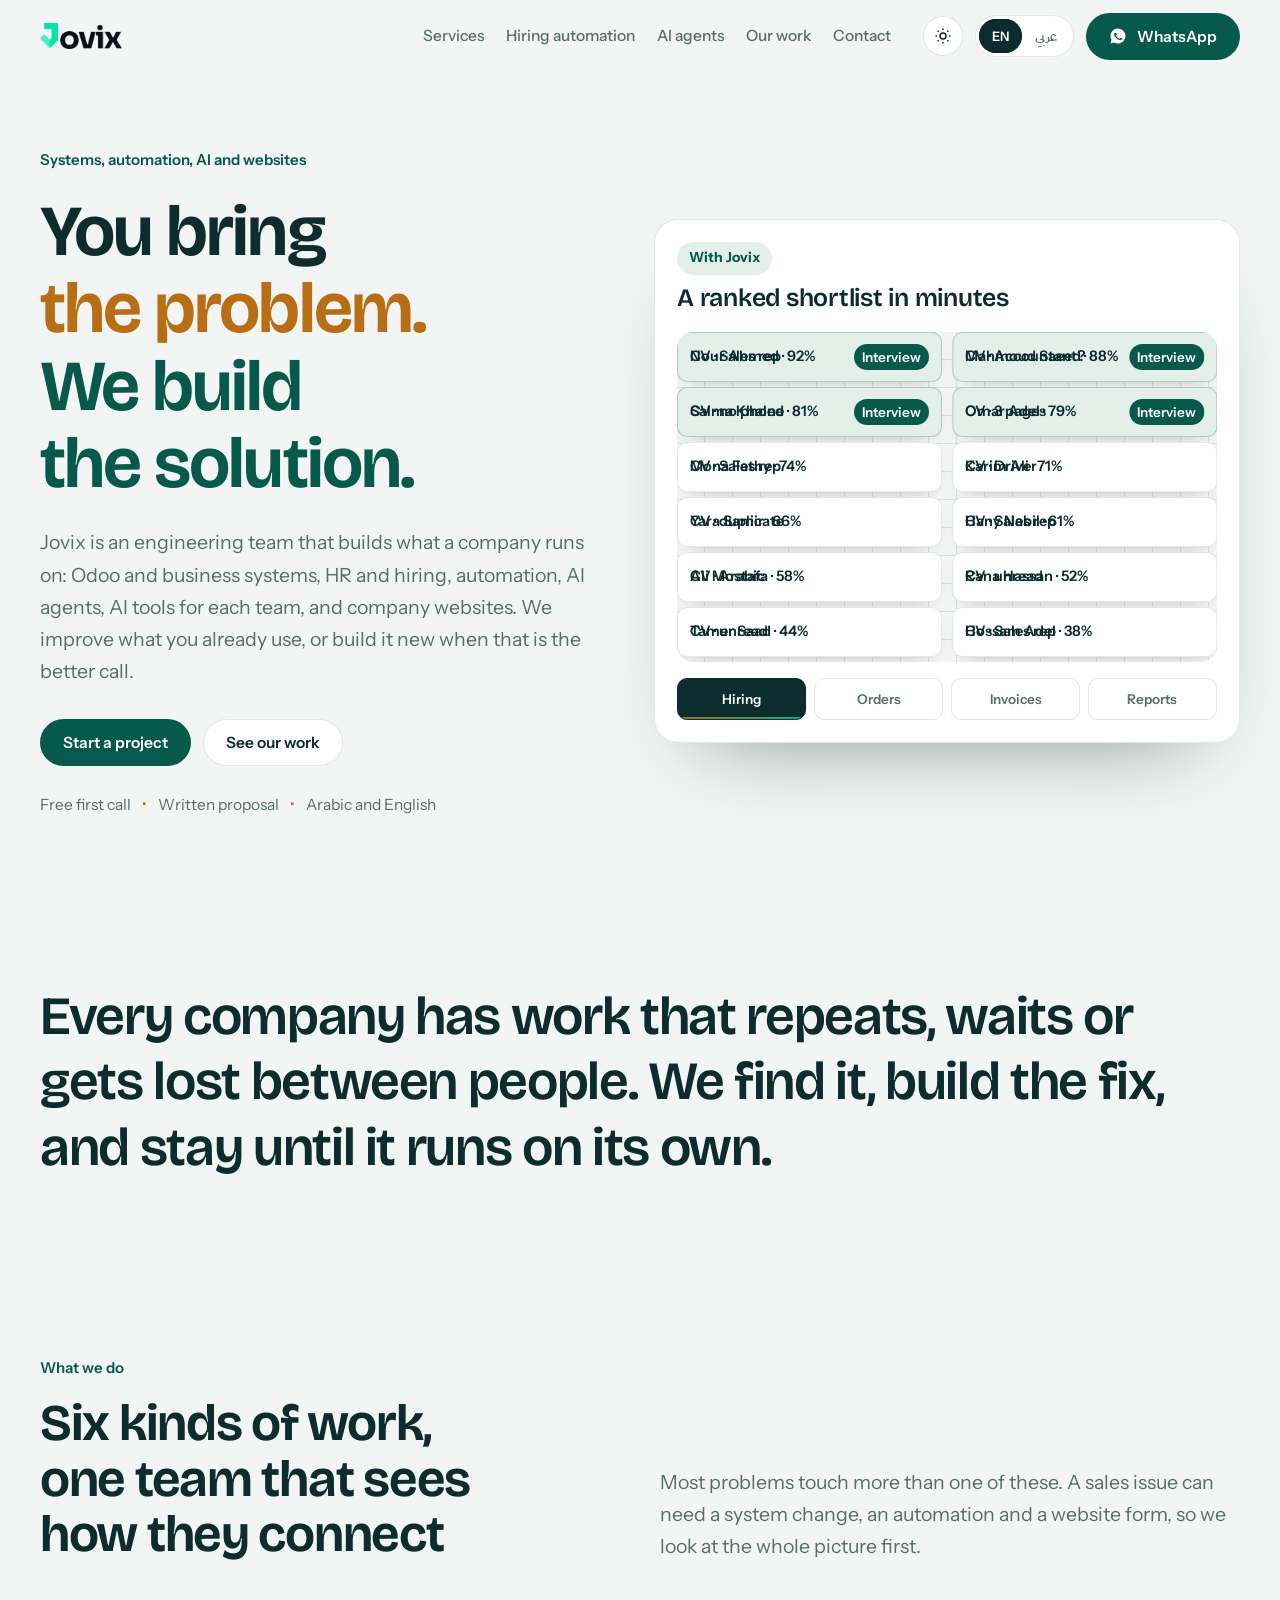
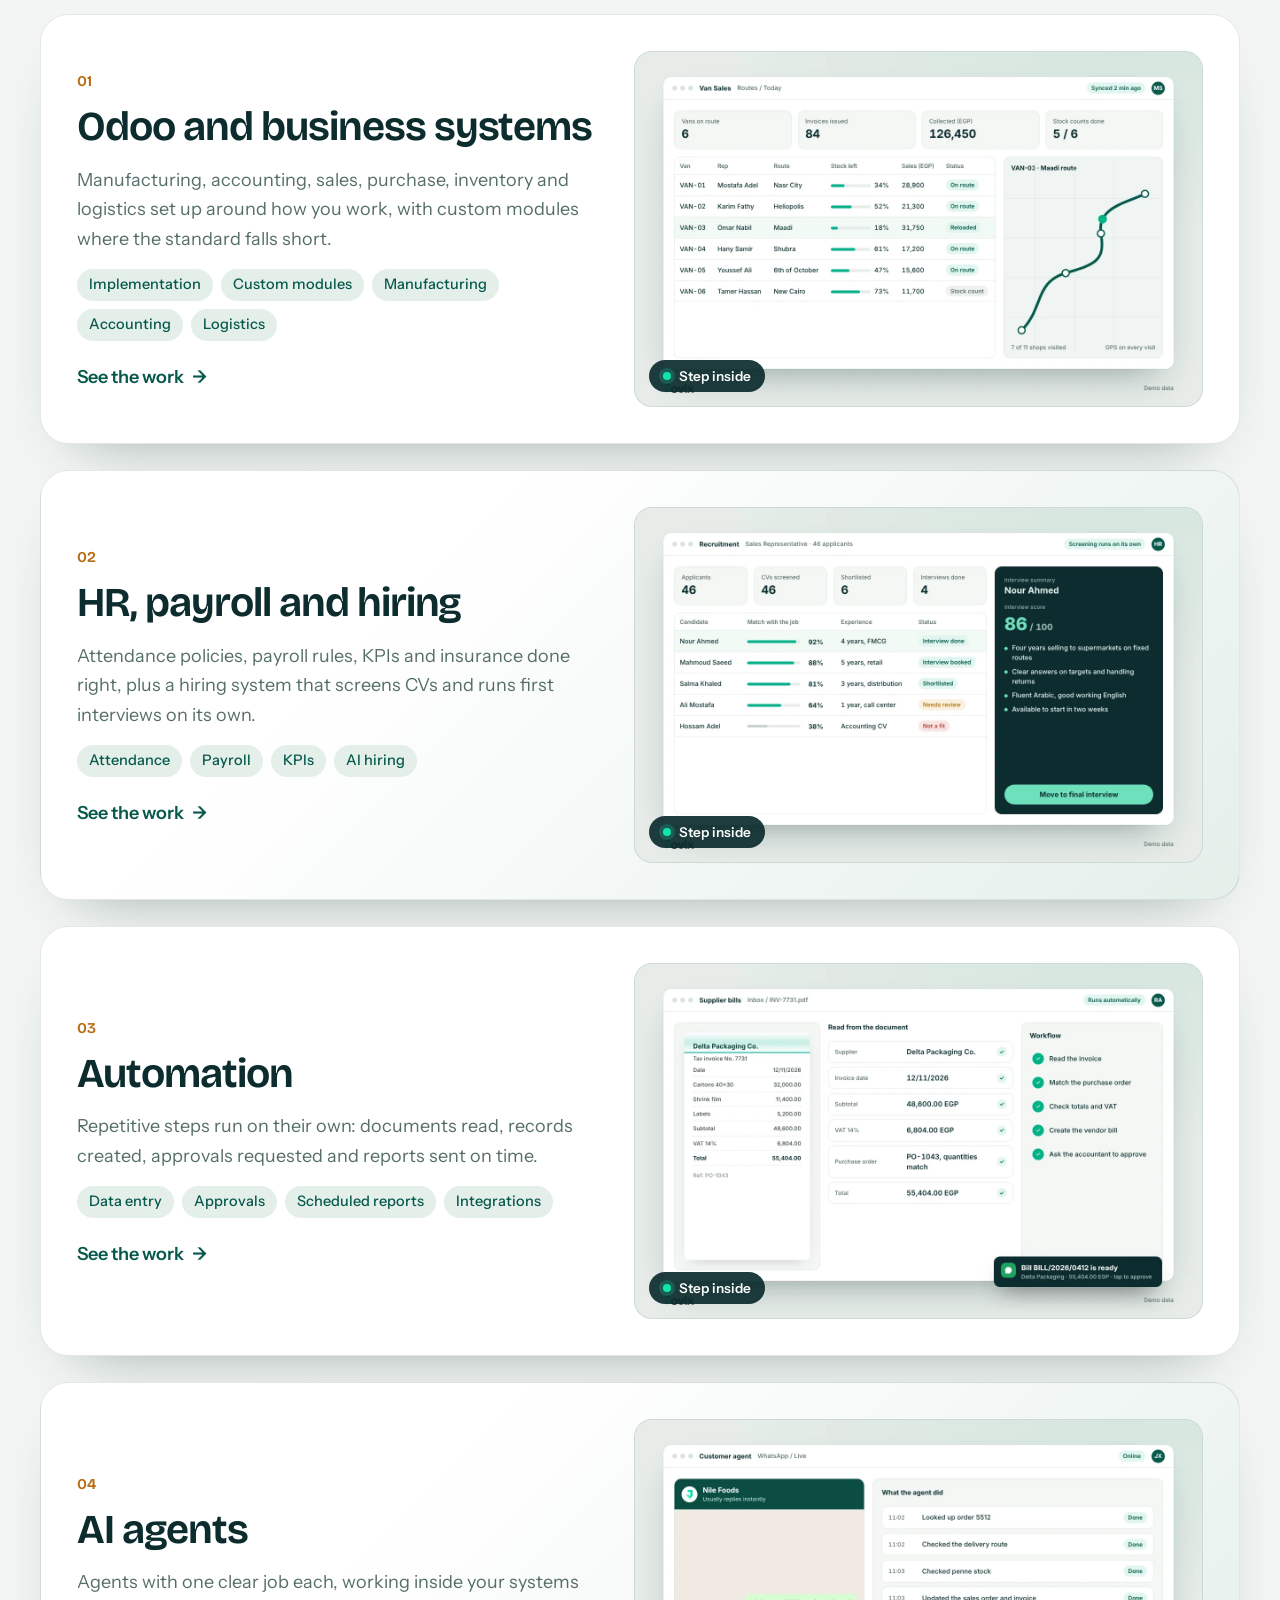
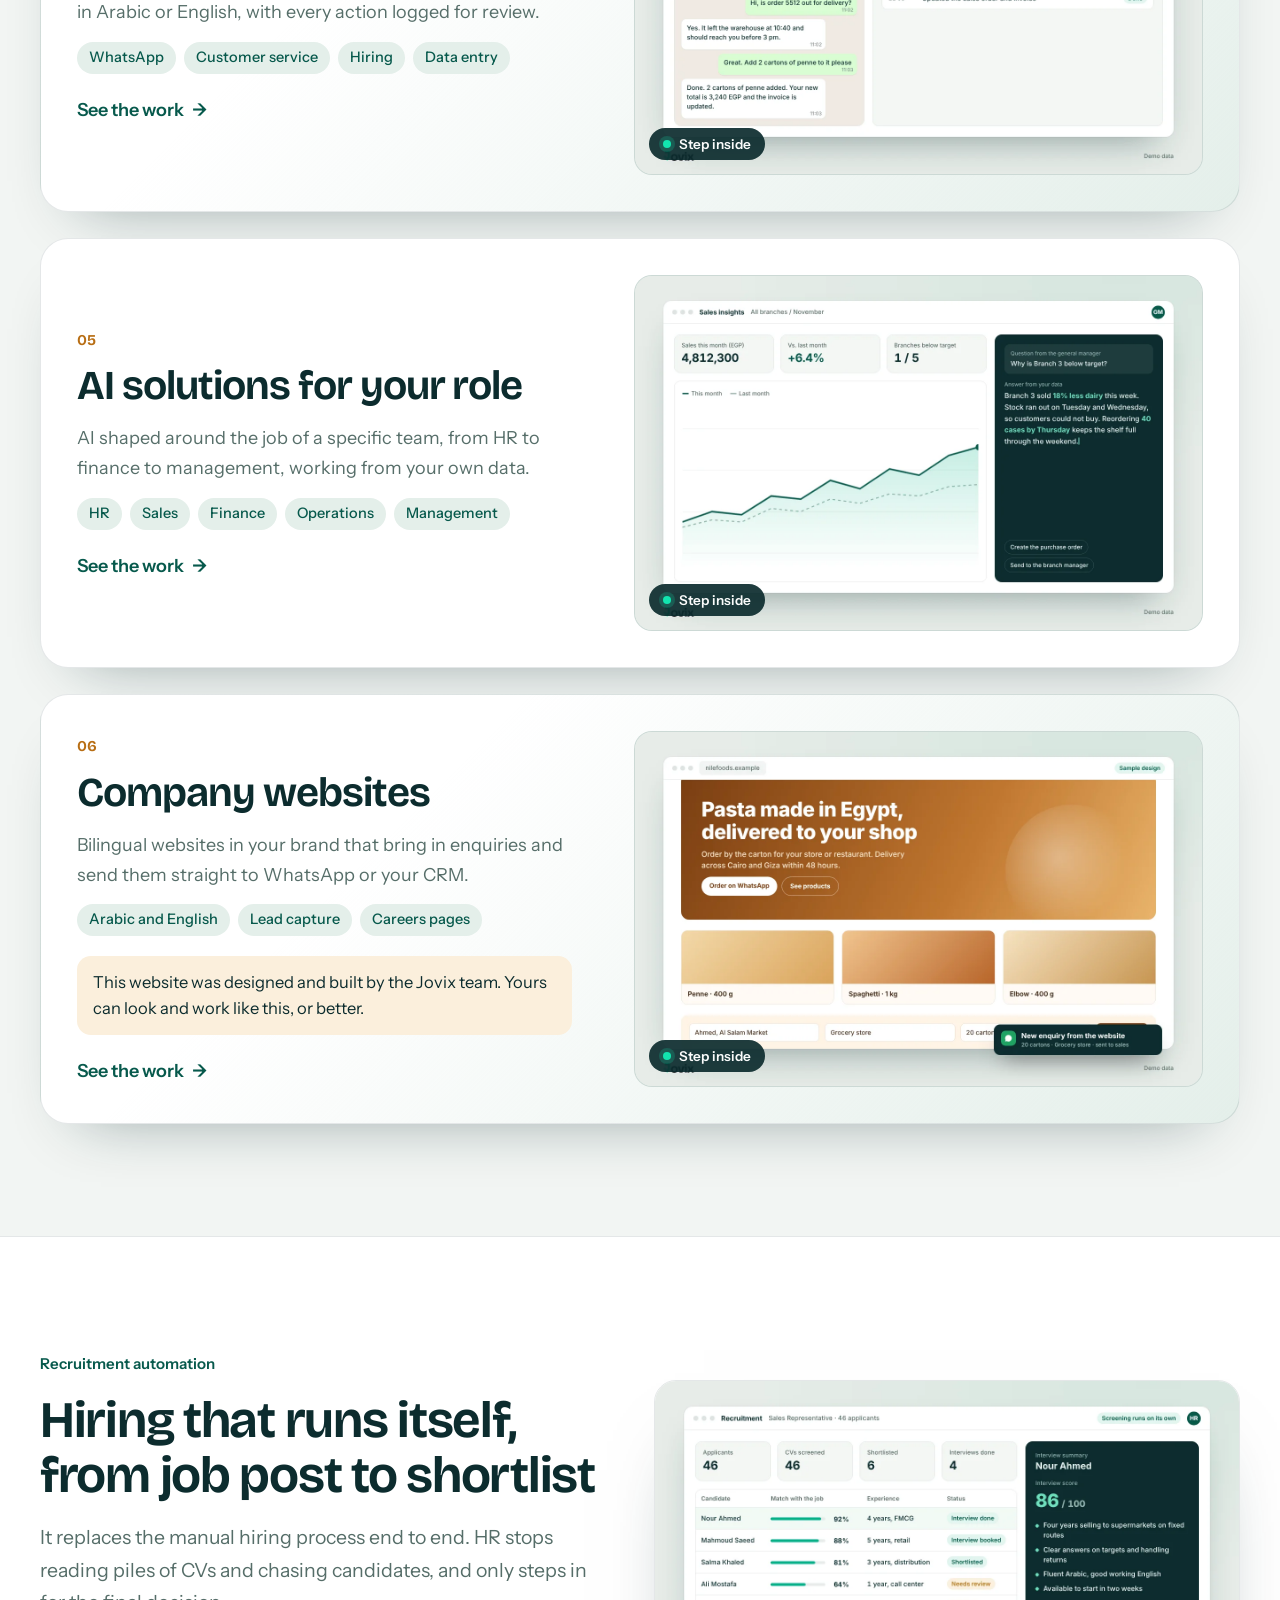
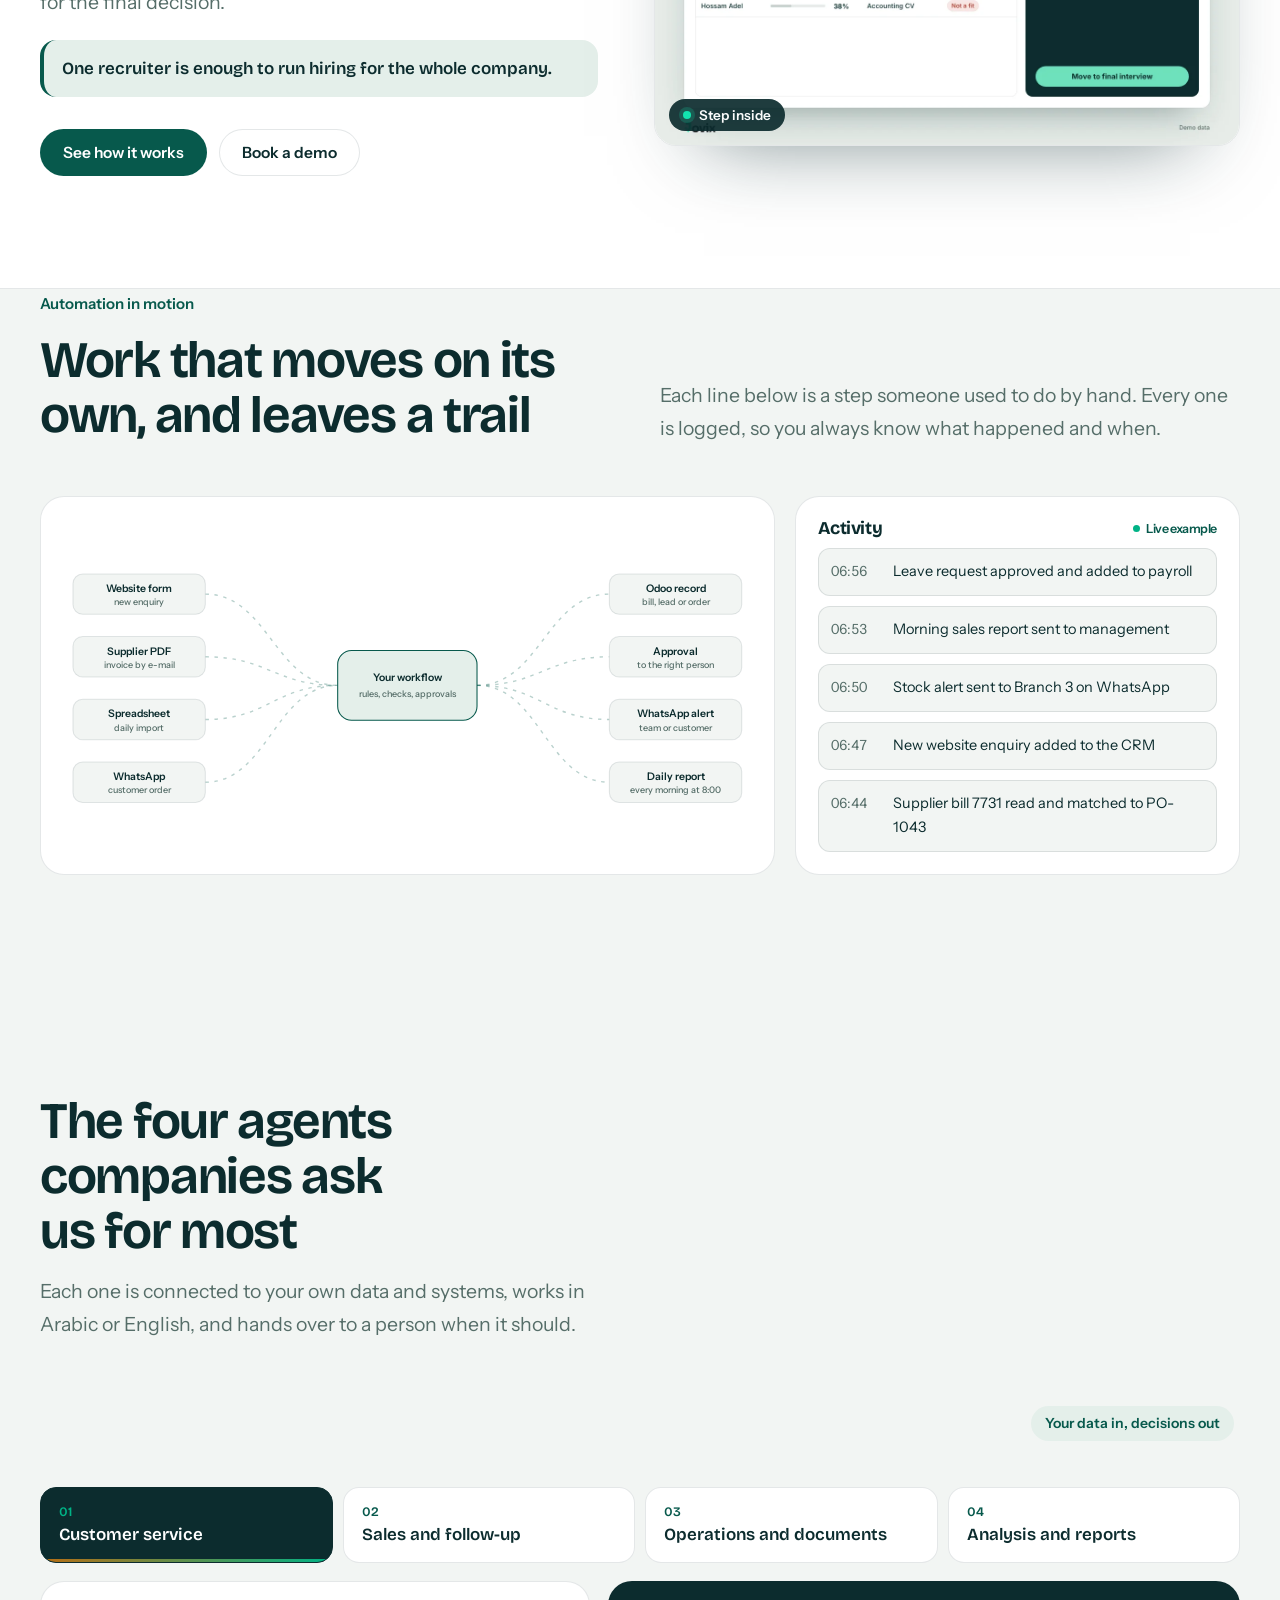
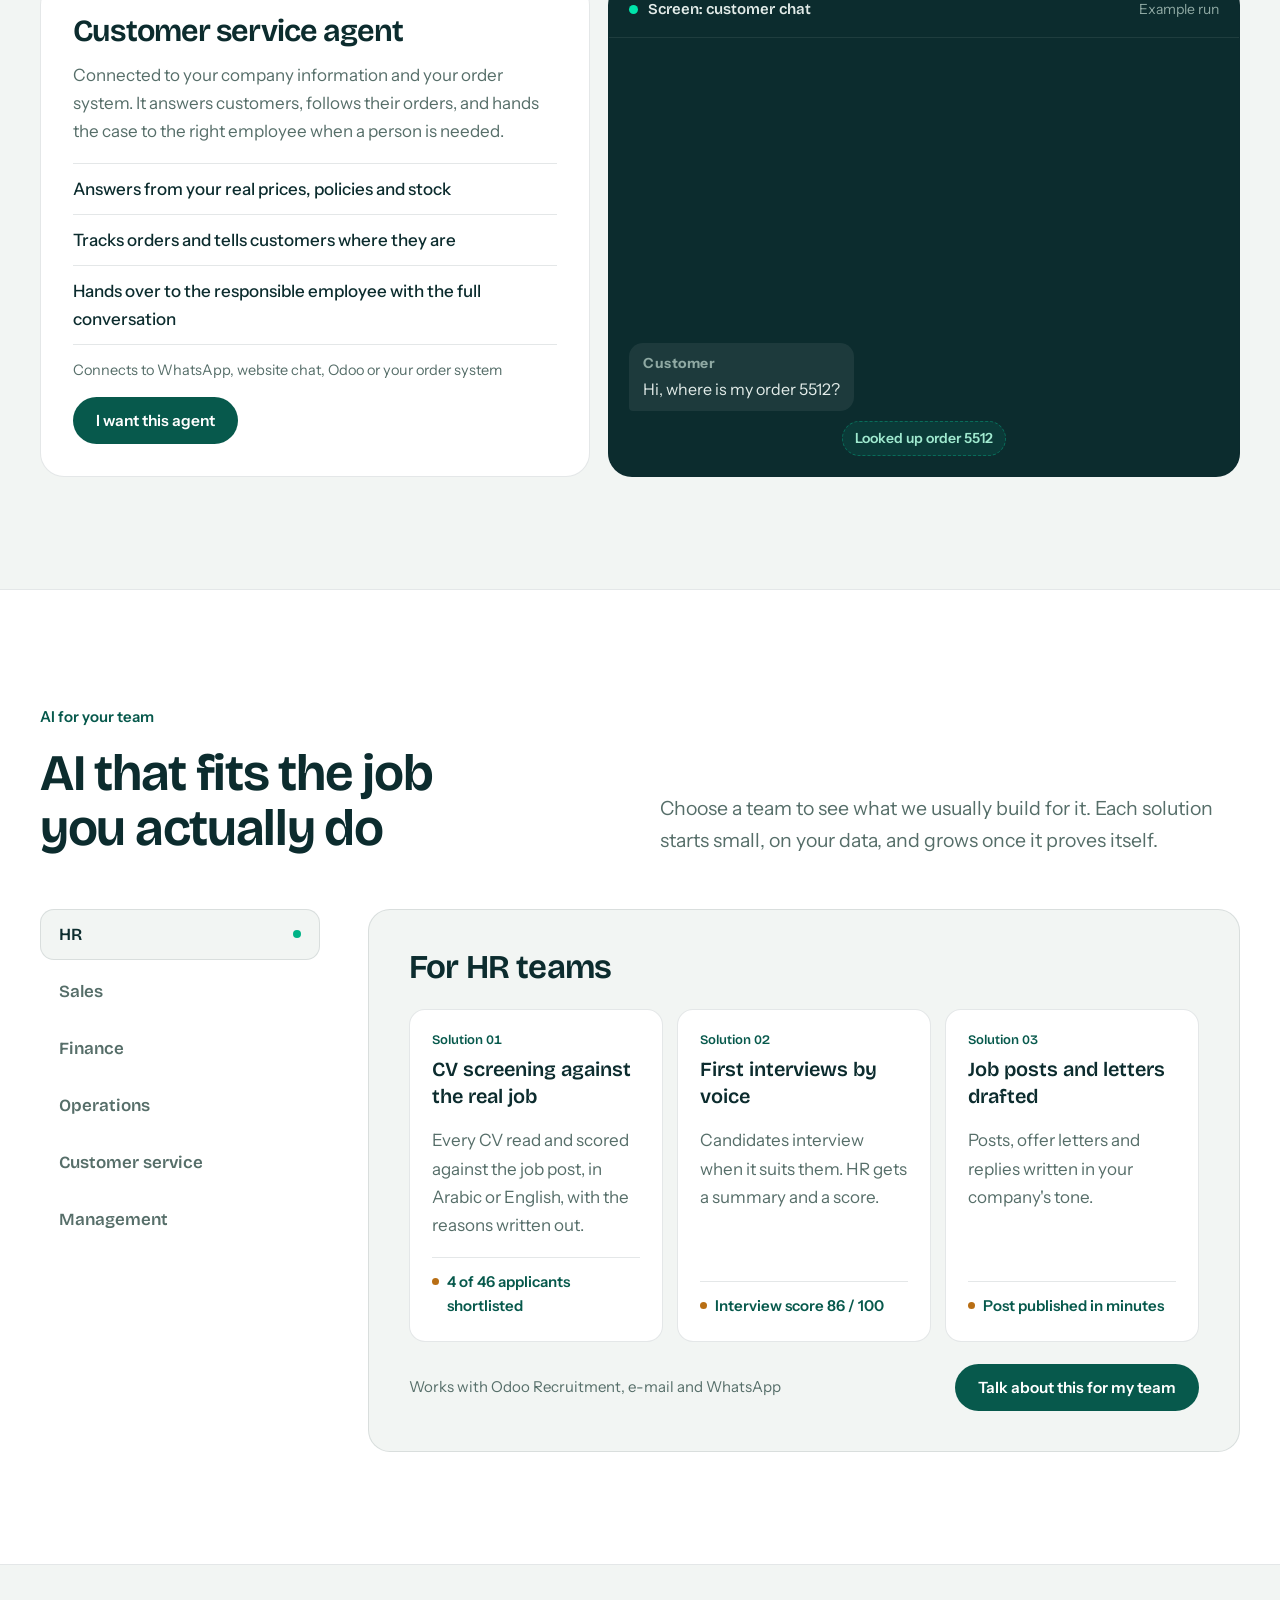
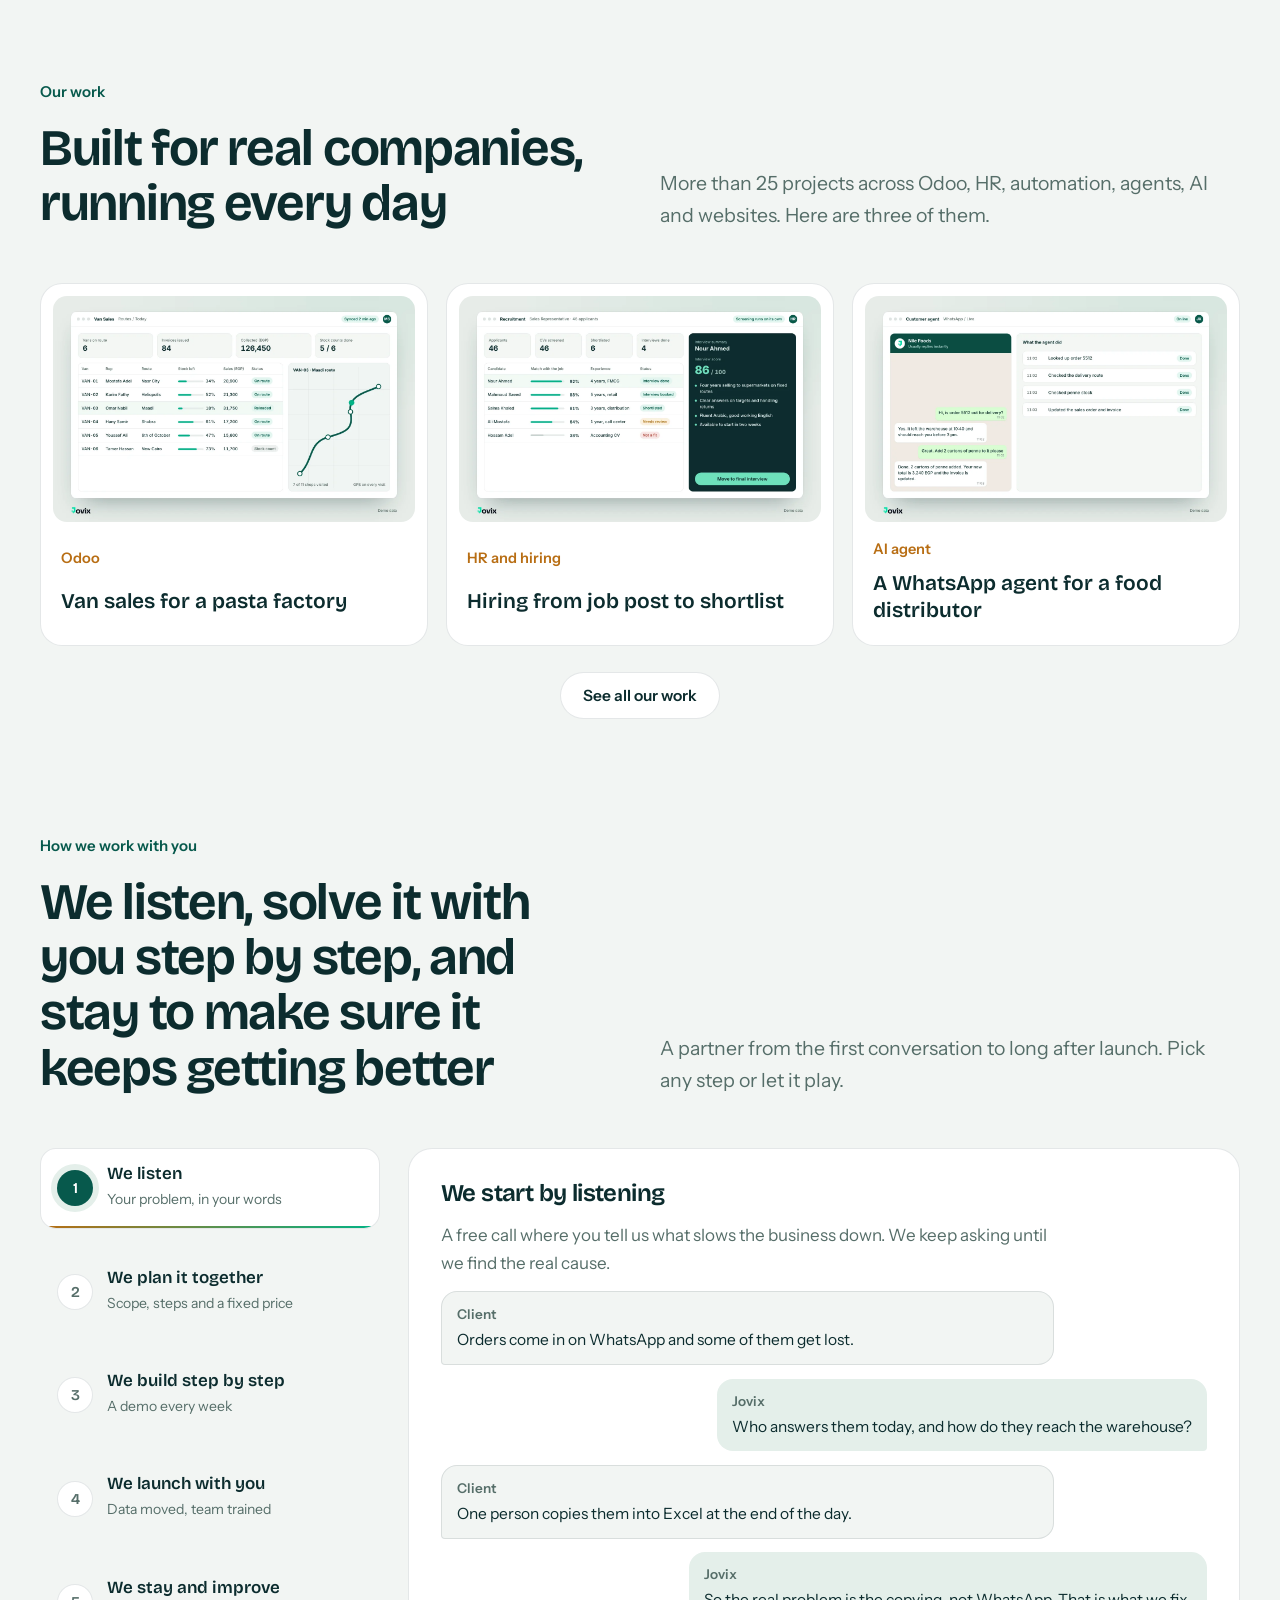
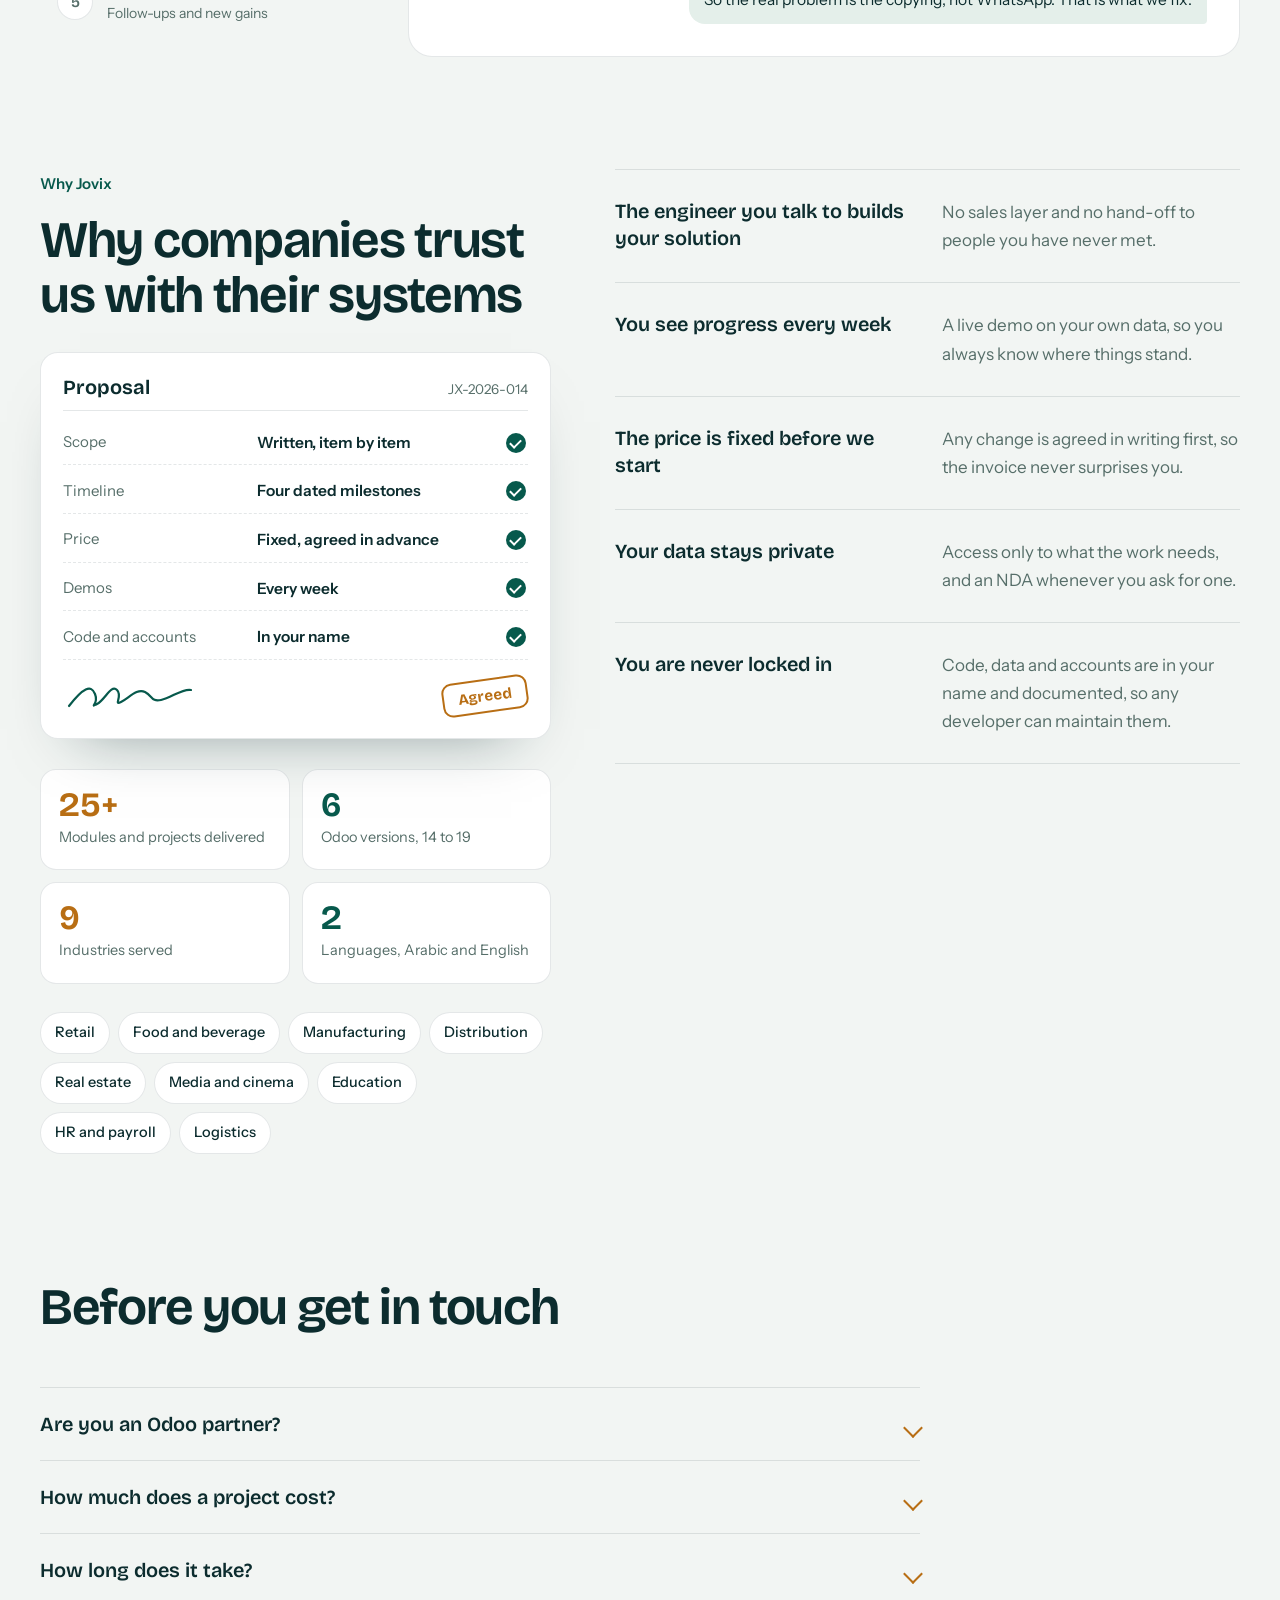
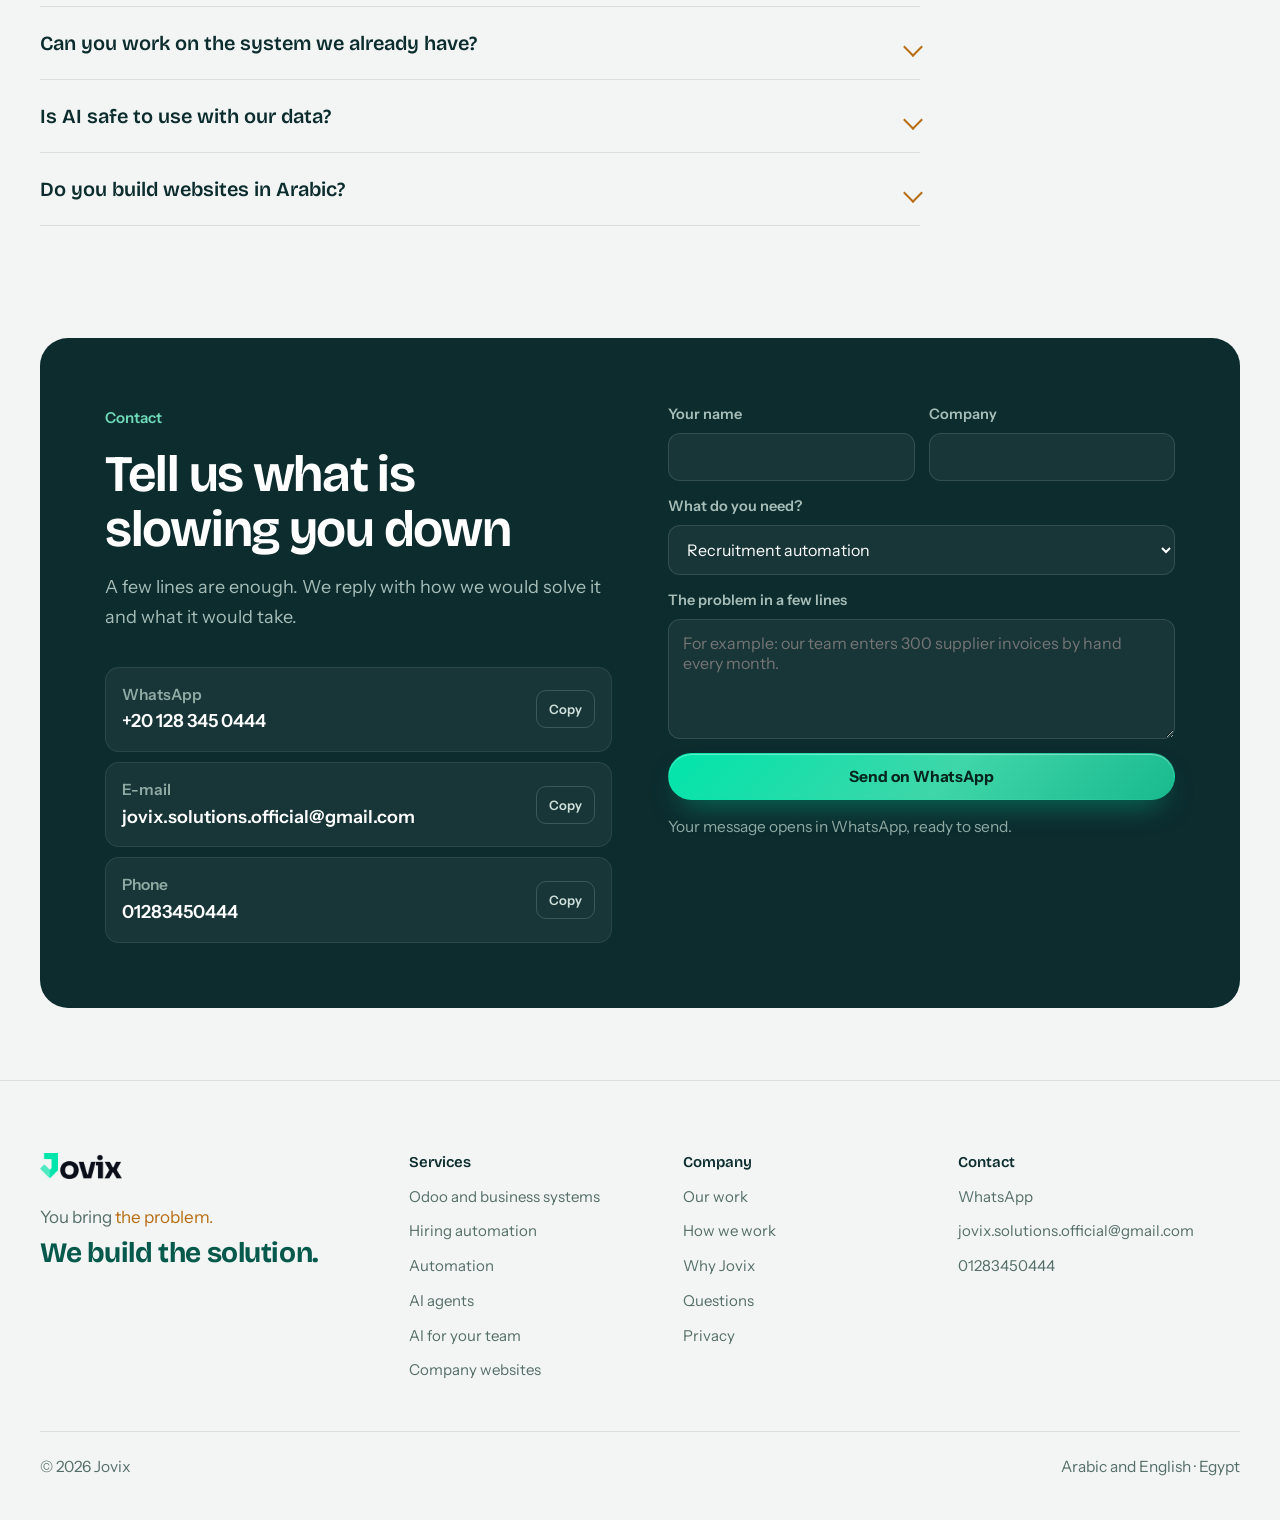
==== commit 0bfadd1c: "Large green solution line in footer" ====
--- a/index.html
+++ b/index.html
@@ -19,8 +19,8 @@
 <link rel="preconnect" href="https://fonts.googleapis.com">
 <link rel="preconnect" href="https://fonts.gstatic.com" crossorigin>
 <link href="https://fonts.googleapis.com/css2?family=Bricolage+Grotesque:opsz,wght@12..96,500;12..96,650;12..96,750&family=Instrument+Sans:wght@400;500;600;700&family=Readex+Pro:wght@500;600;700&family=IBM+Plex+Sans+Arabic:wght@400;500;600;700&display=swap" rel="stylesheet">
-<script src="js/theme.js"></script>
-<link rel="stylesheet" href="css/site.css">
+<script src="js/theme.js?v=a208038d"></script>
+<link rel="stylesheet" href="css/site.css?v=3234bfe8">
 </head>
 <body>
 <a class="skip" href="#top" data-i18n="skip">Skip to content</a>
@@ -337,6 +337,6 @@
   <p id="player-cap"></p>
 </dialog>
 
-<script src="js/site.js" defer></script>
+<script src="js/site.js?v=f40f62e8" defer></script>
 </body>
 </html>
--- a/css/site.css
+++ b/css/site.css
@@ -944,3 +944,8 @@
 :root[dir="rtl"] .mo-sweep { translate: 140px 0; }
 :root[dir="rtl"] .mo-sweep.go { animation-name: sweep2r; }
 @keyframes sweep2r { 0% { opacity: 1; translate: 140px 0; } 100% { opacity: 0; translate: calc(-100cqw - 20px) 0; } }
+
+/* footer line: the solution stands out, in the colour that means solved */
+.foot-brand p { font-size: 17px; }
+.foot-brand p .good { display: block; margin-top: 6px; font: 700 clamp(24px, 2.2vw, 30px)/1.2 var(--display); letter-spacing: -0.015em; color: var(--forest); }
+:root[lang="ar"] .foot-brand p .good { letter-spacing: 0; line-height: 1.4; }
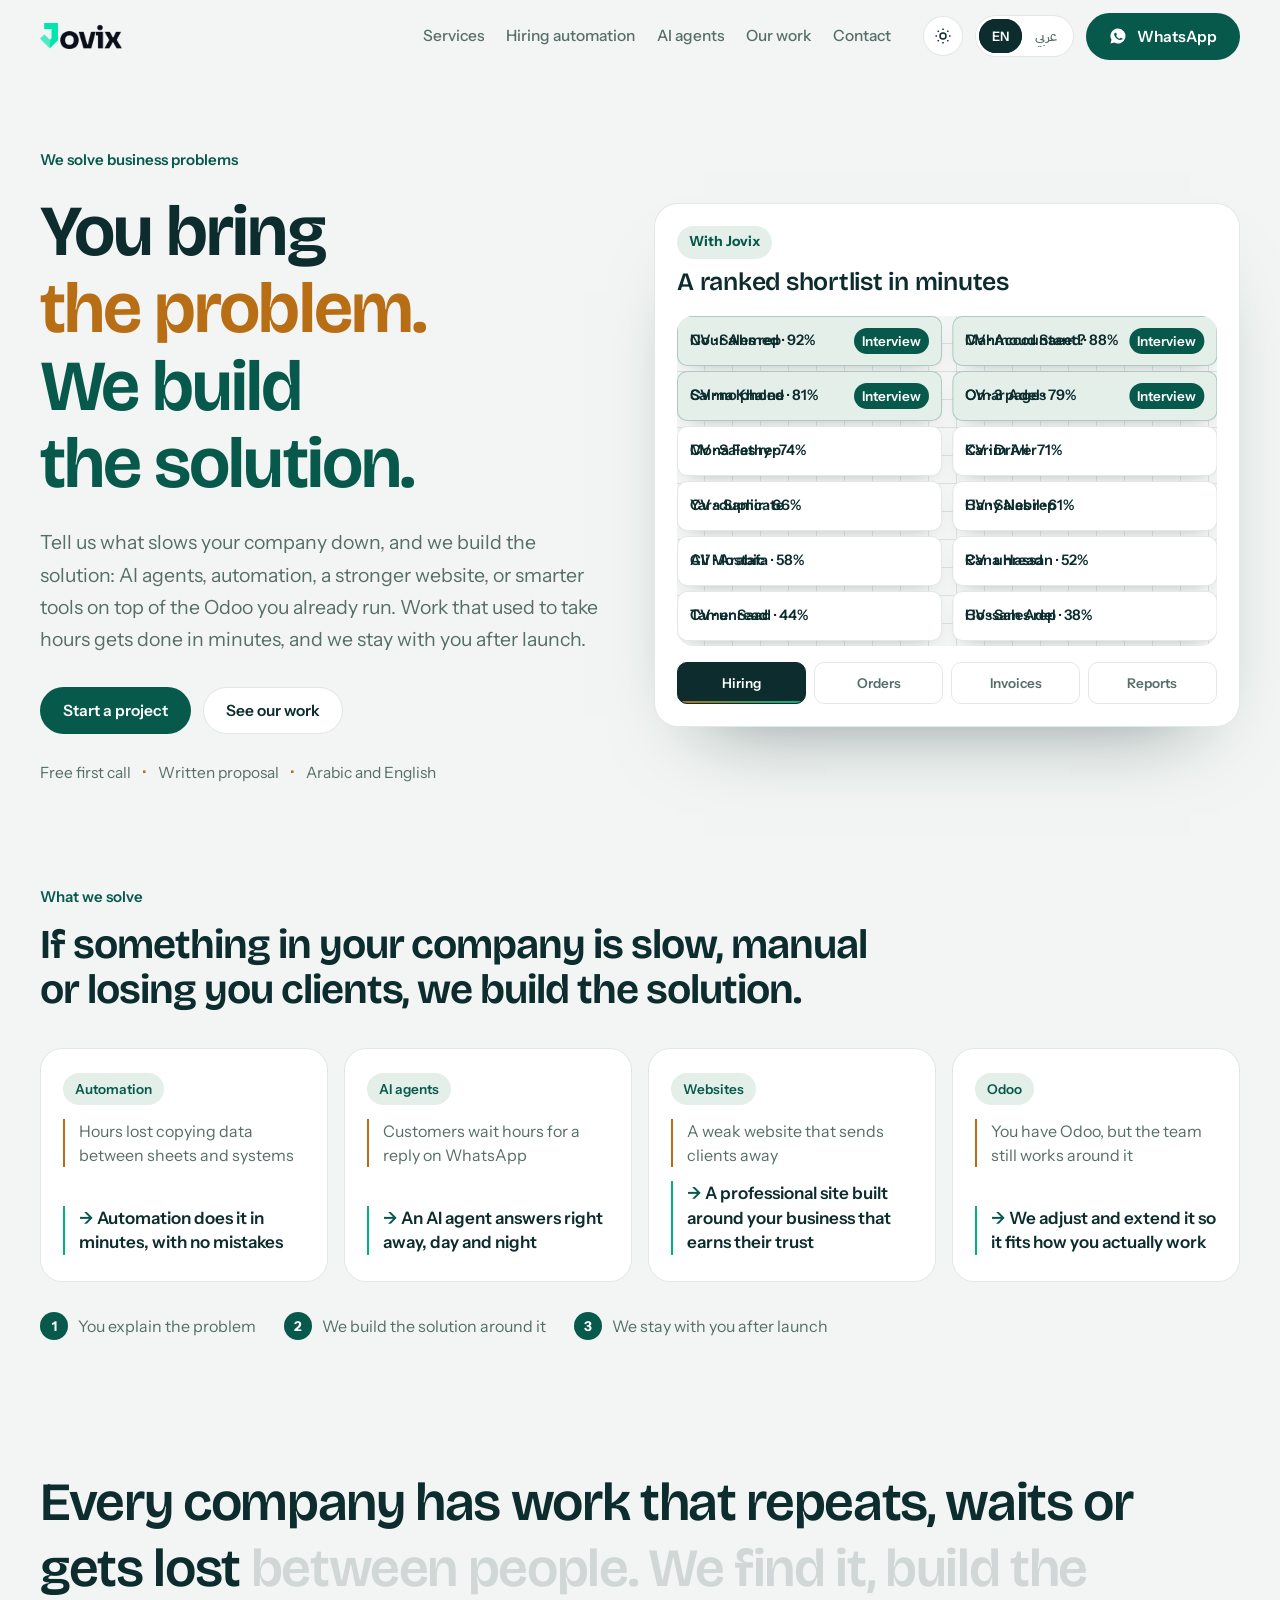
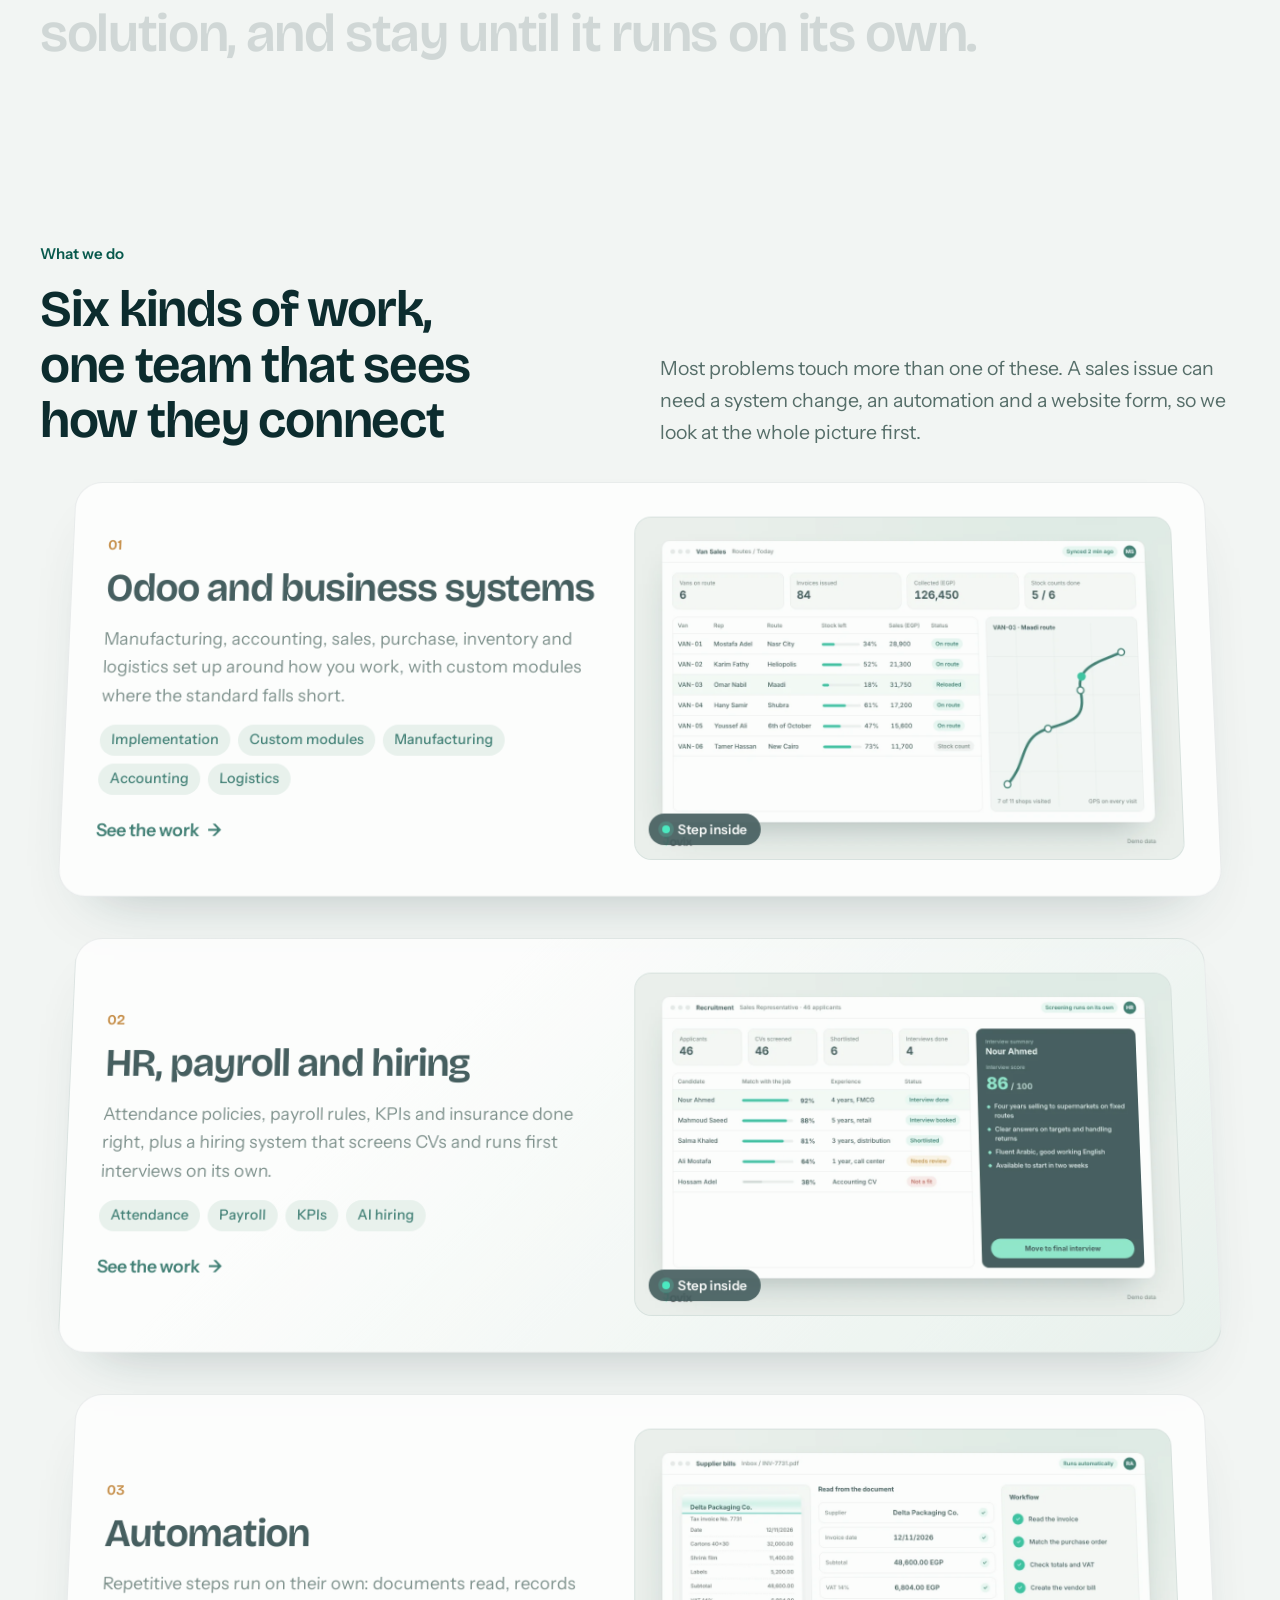
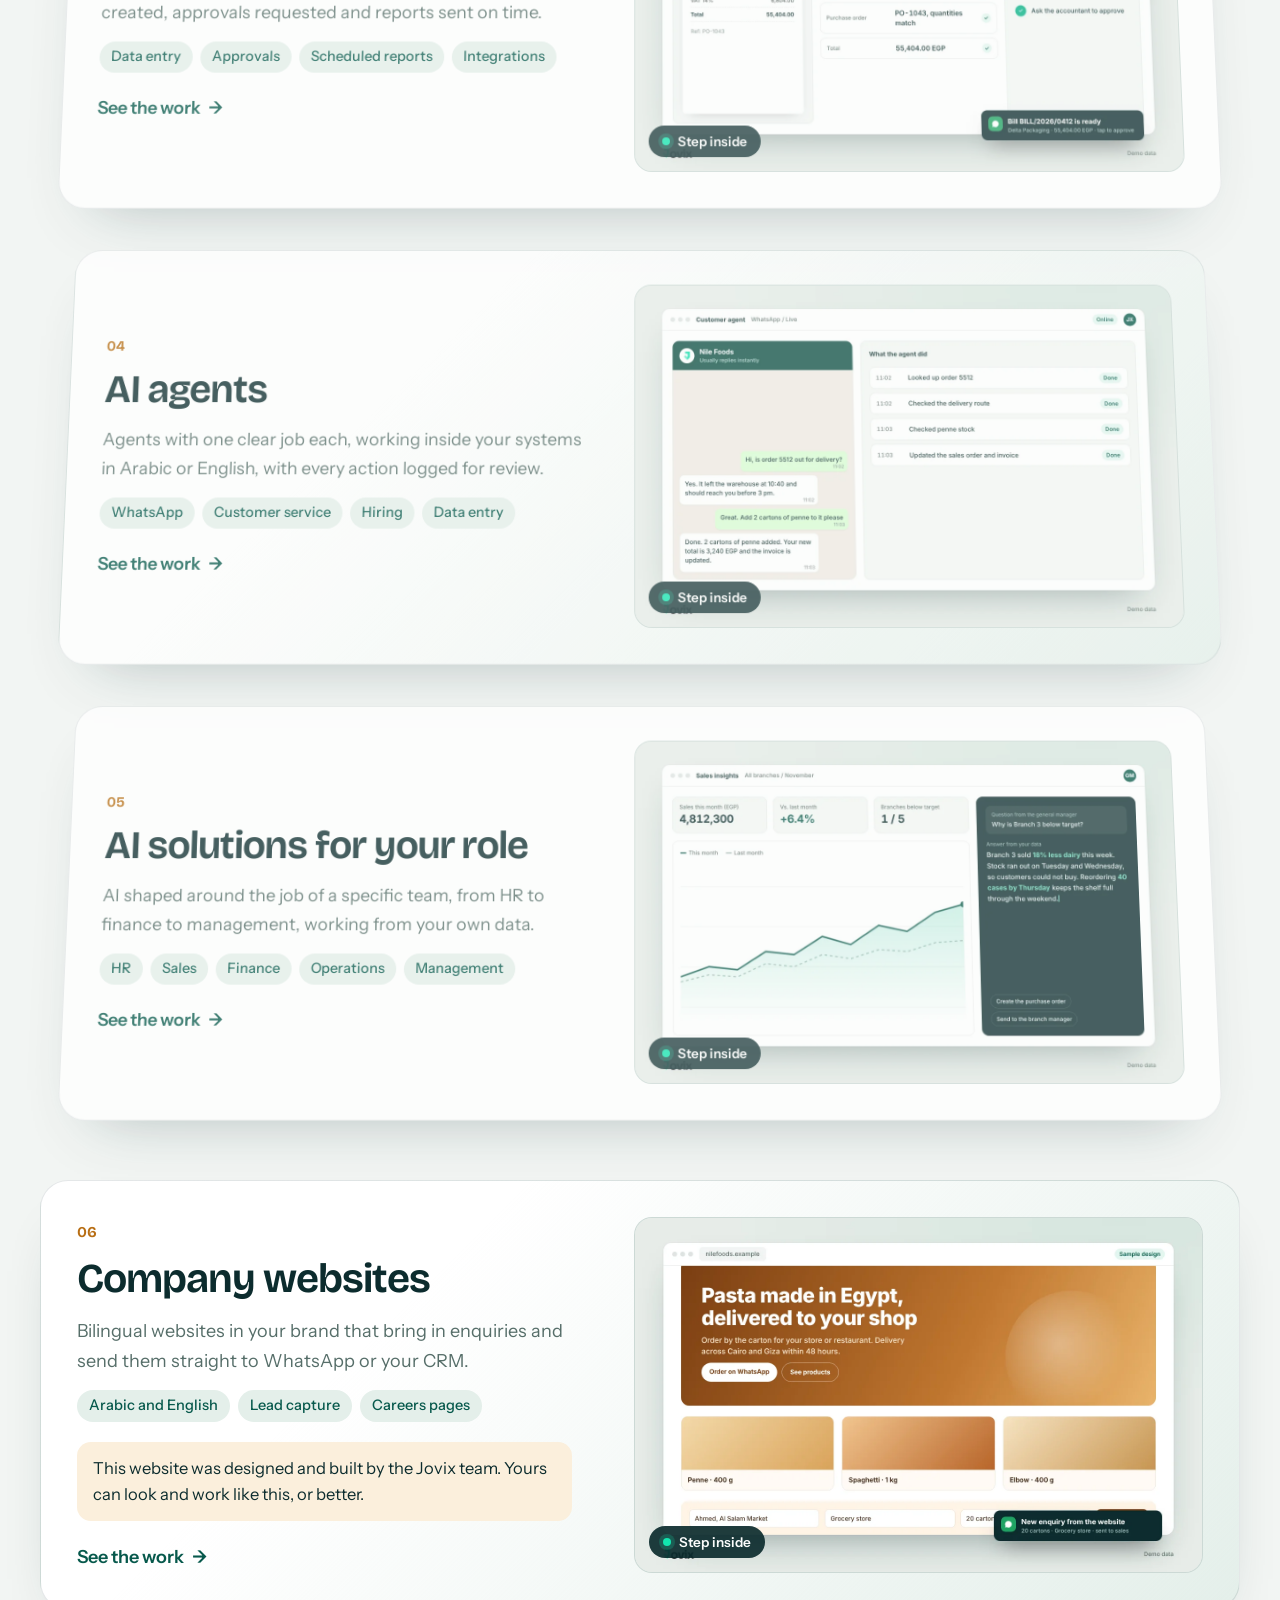
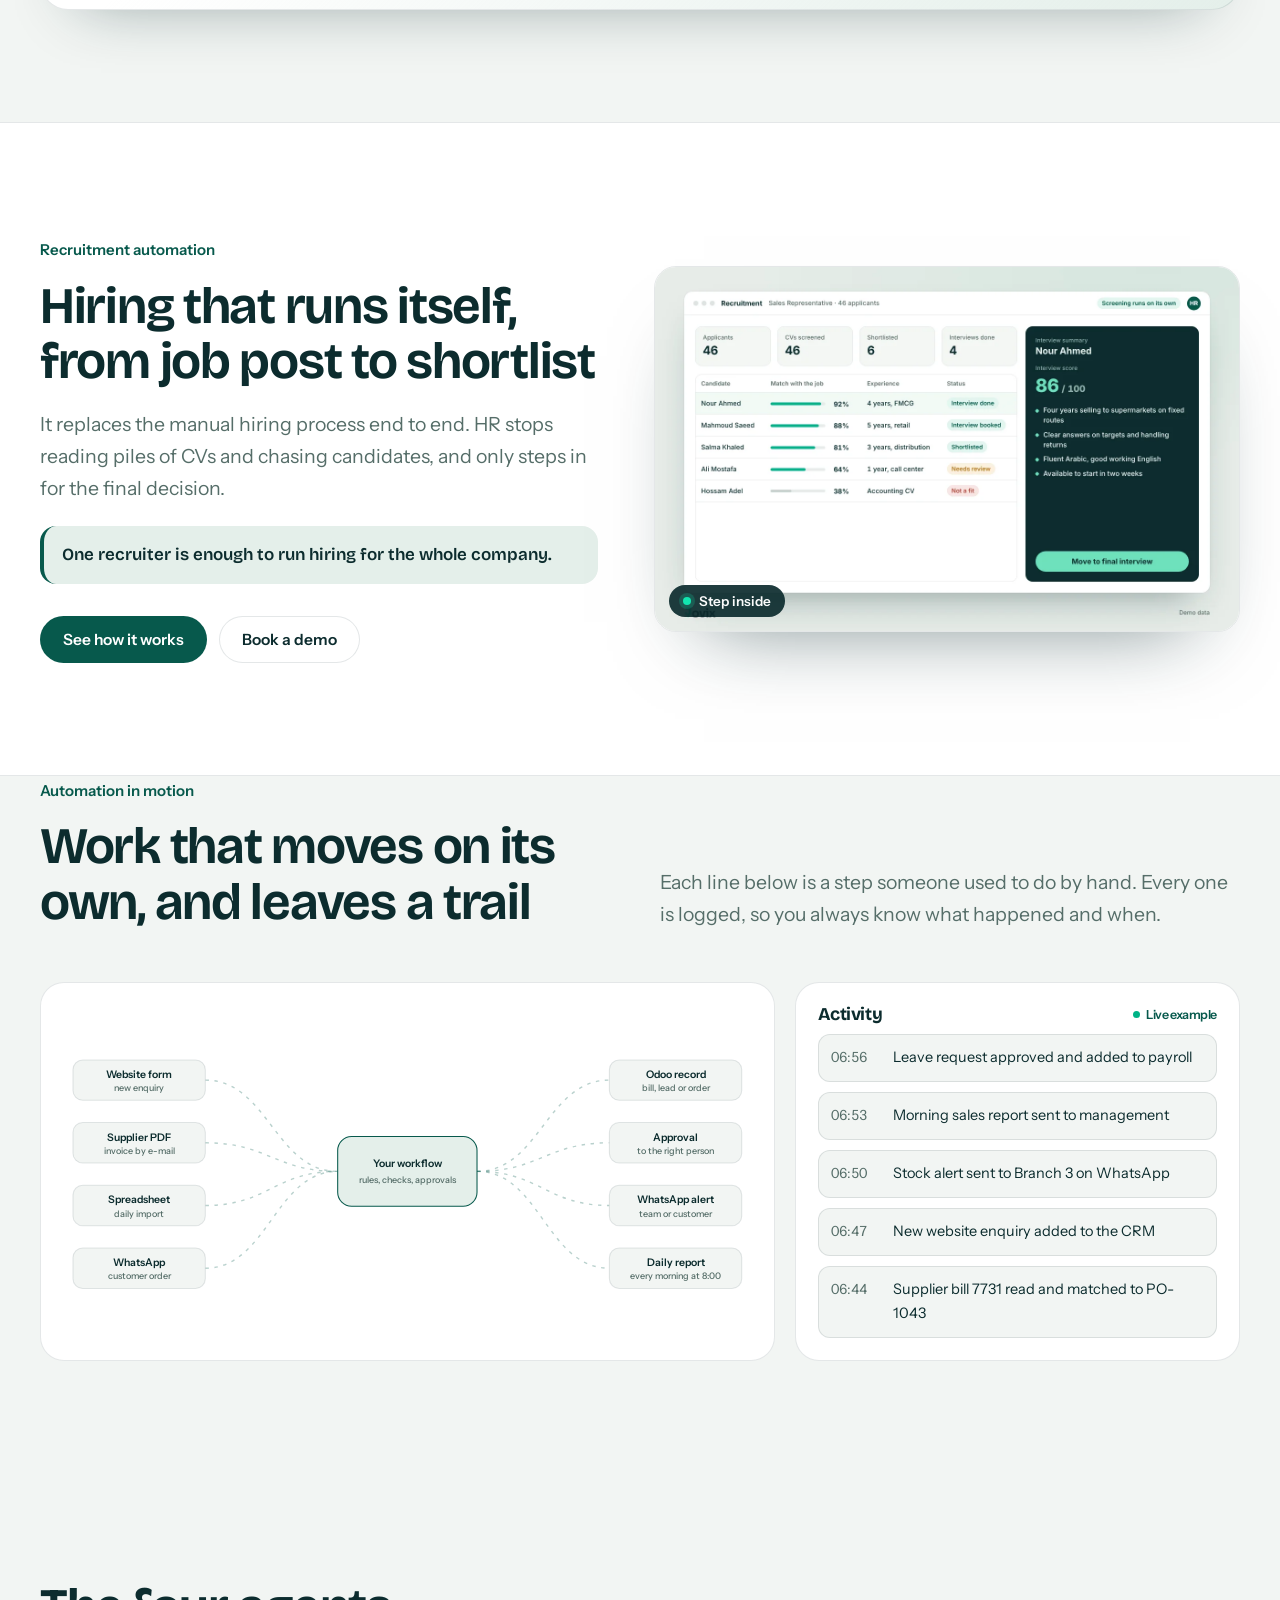
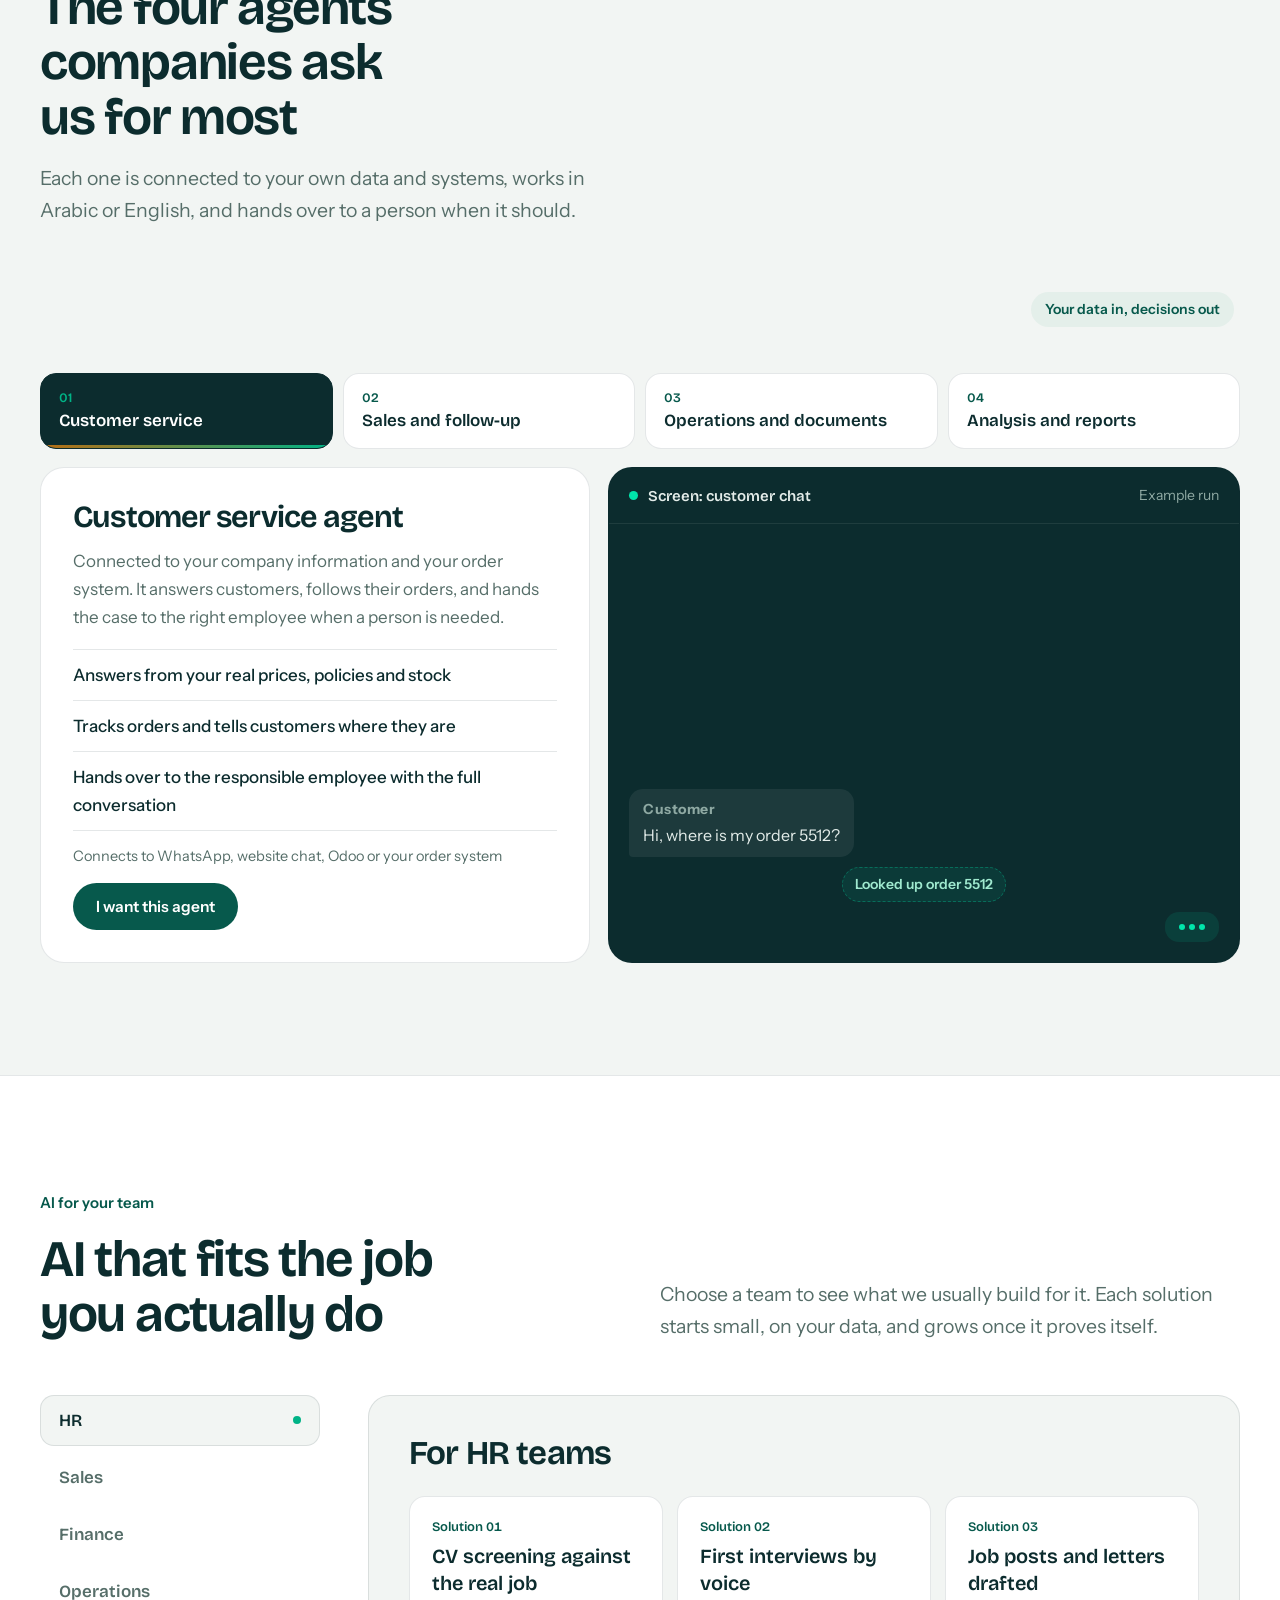
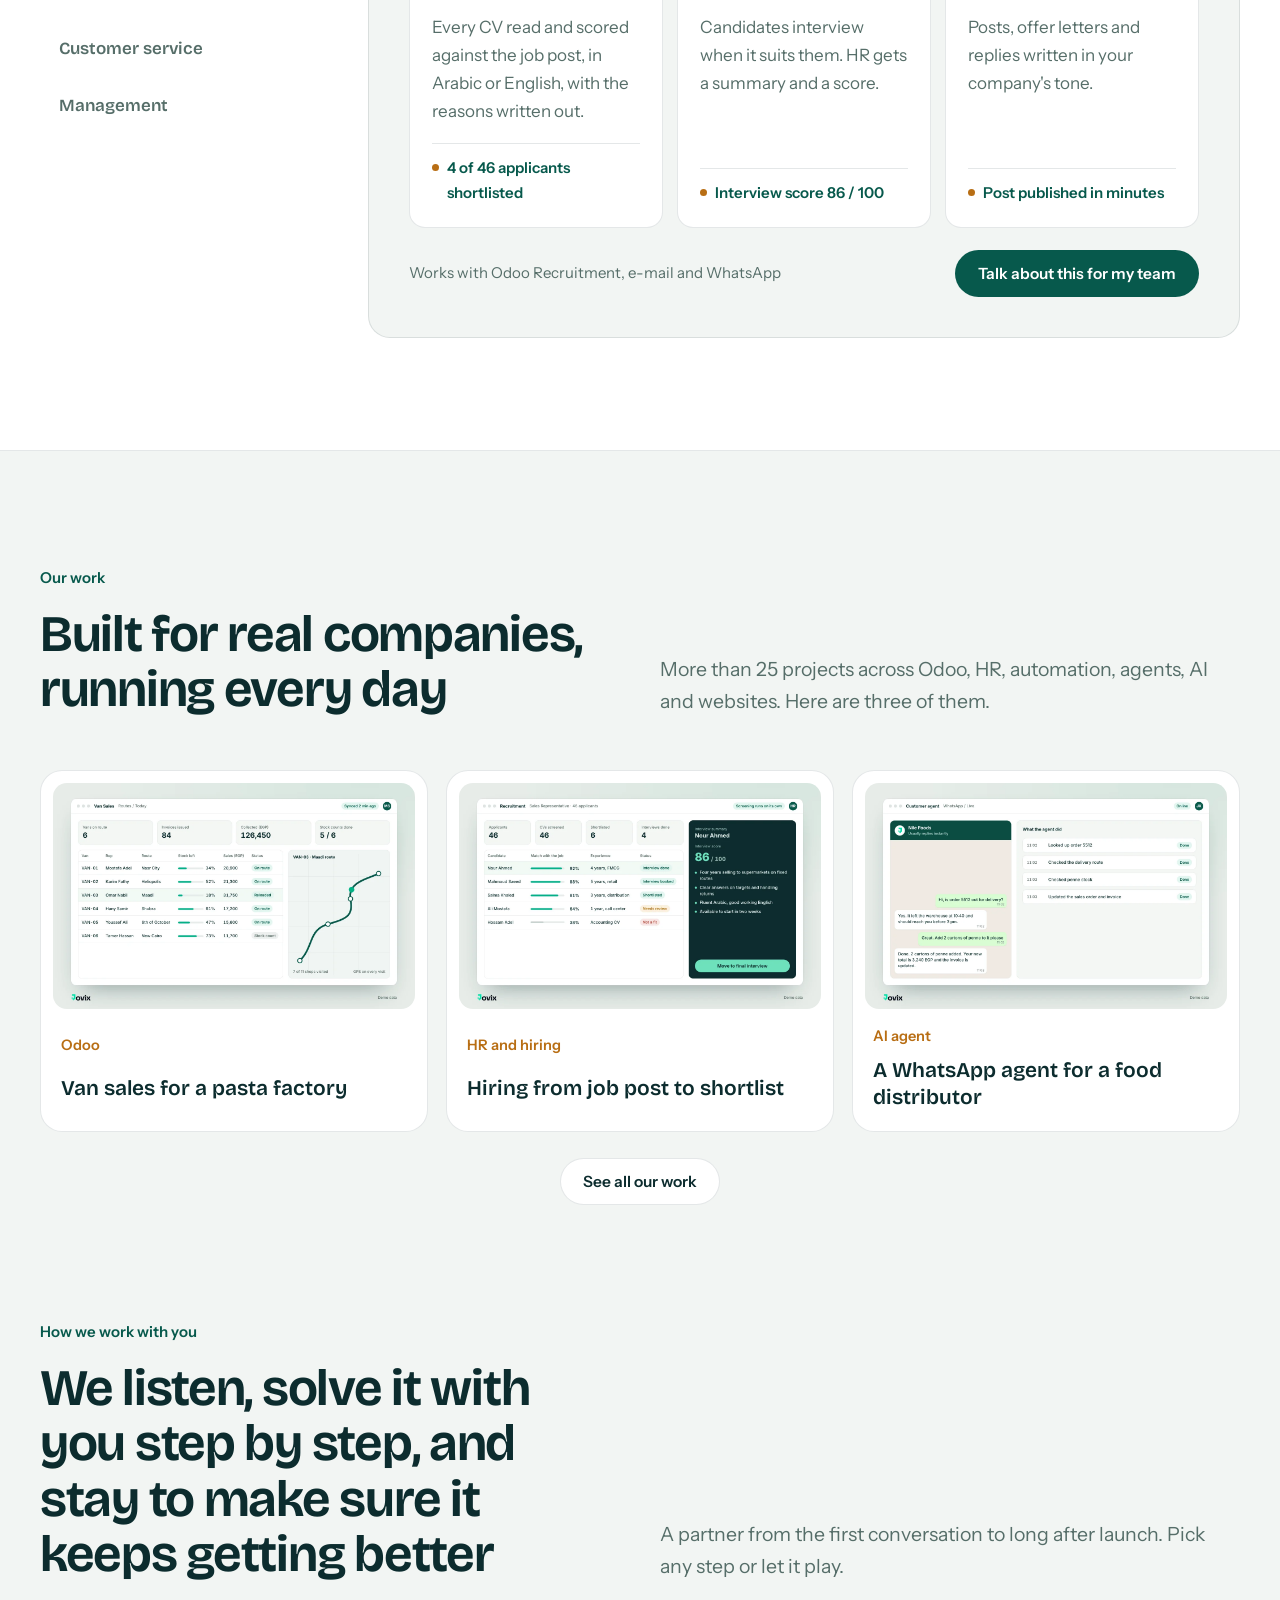
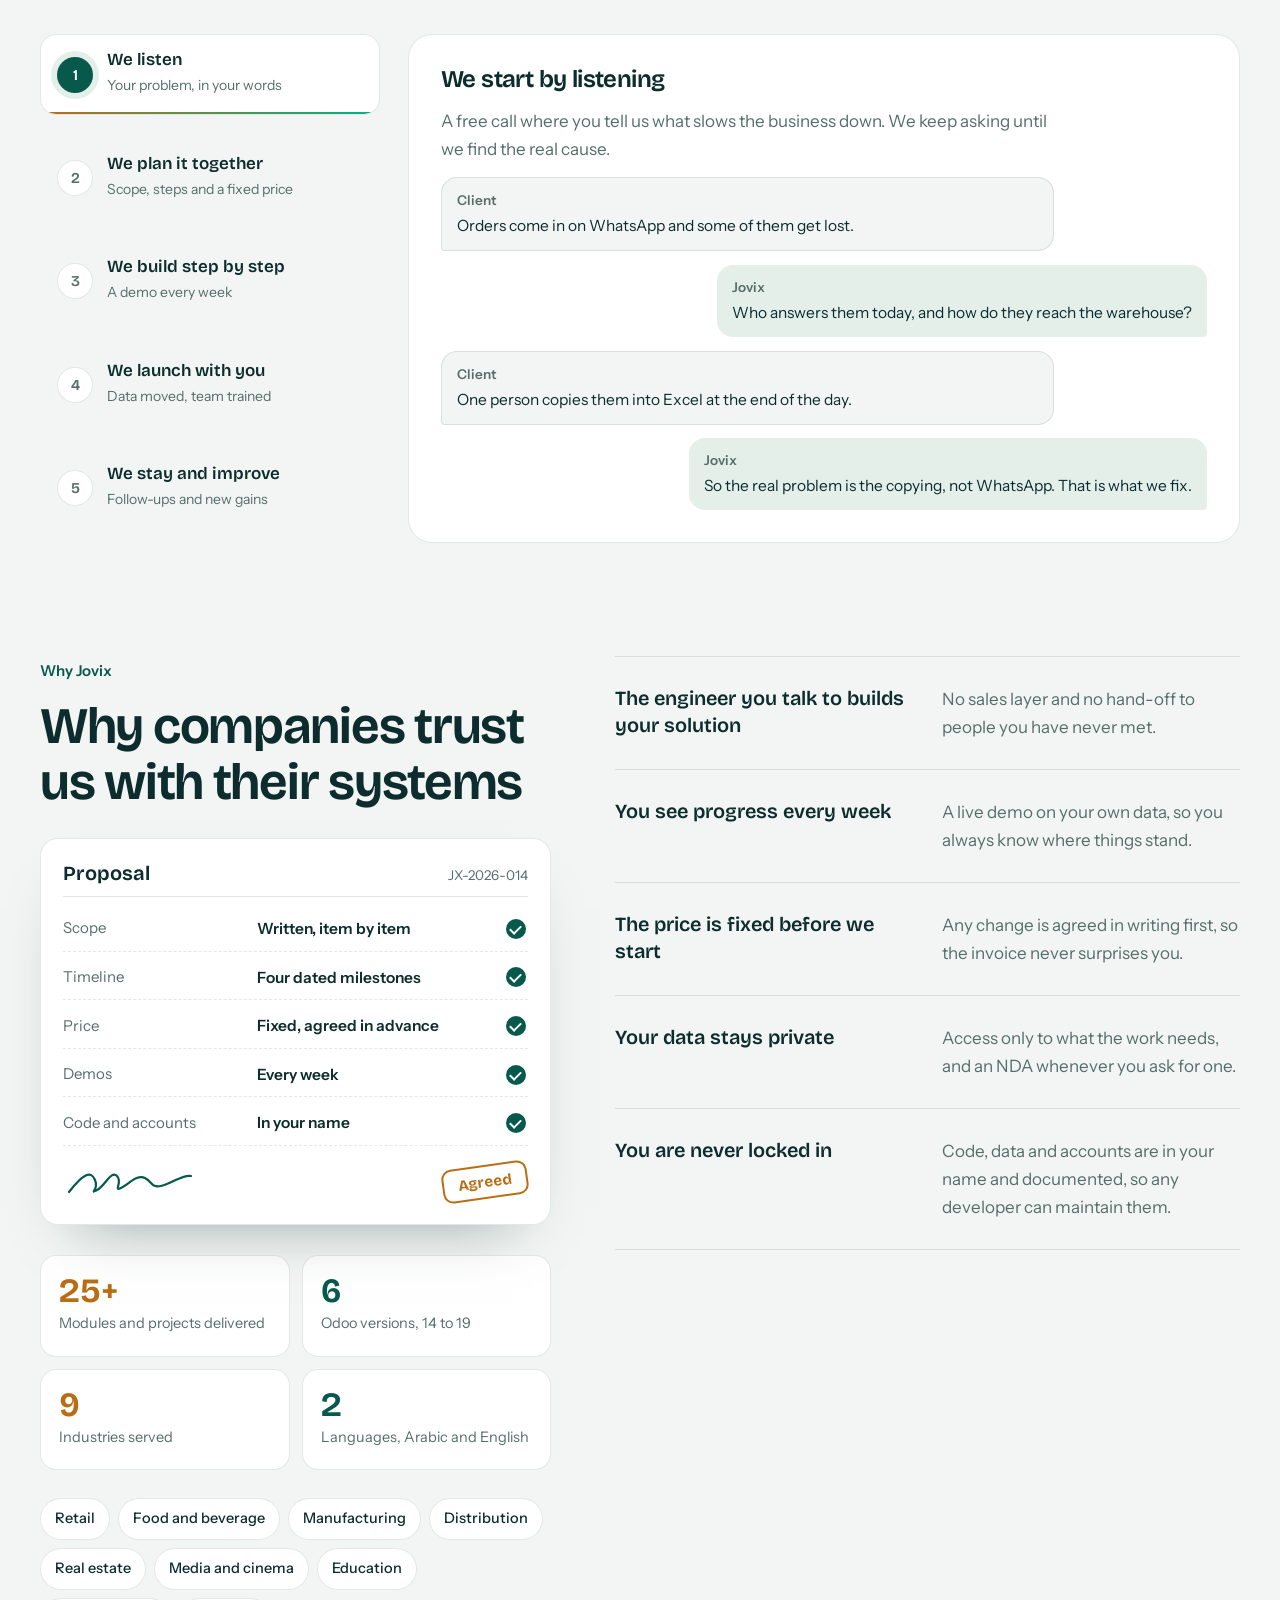
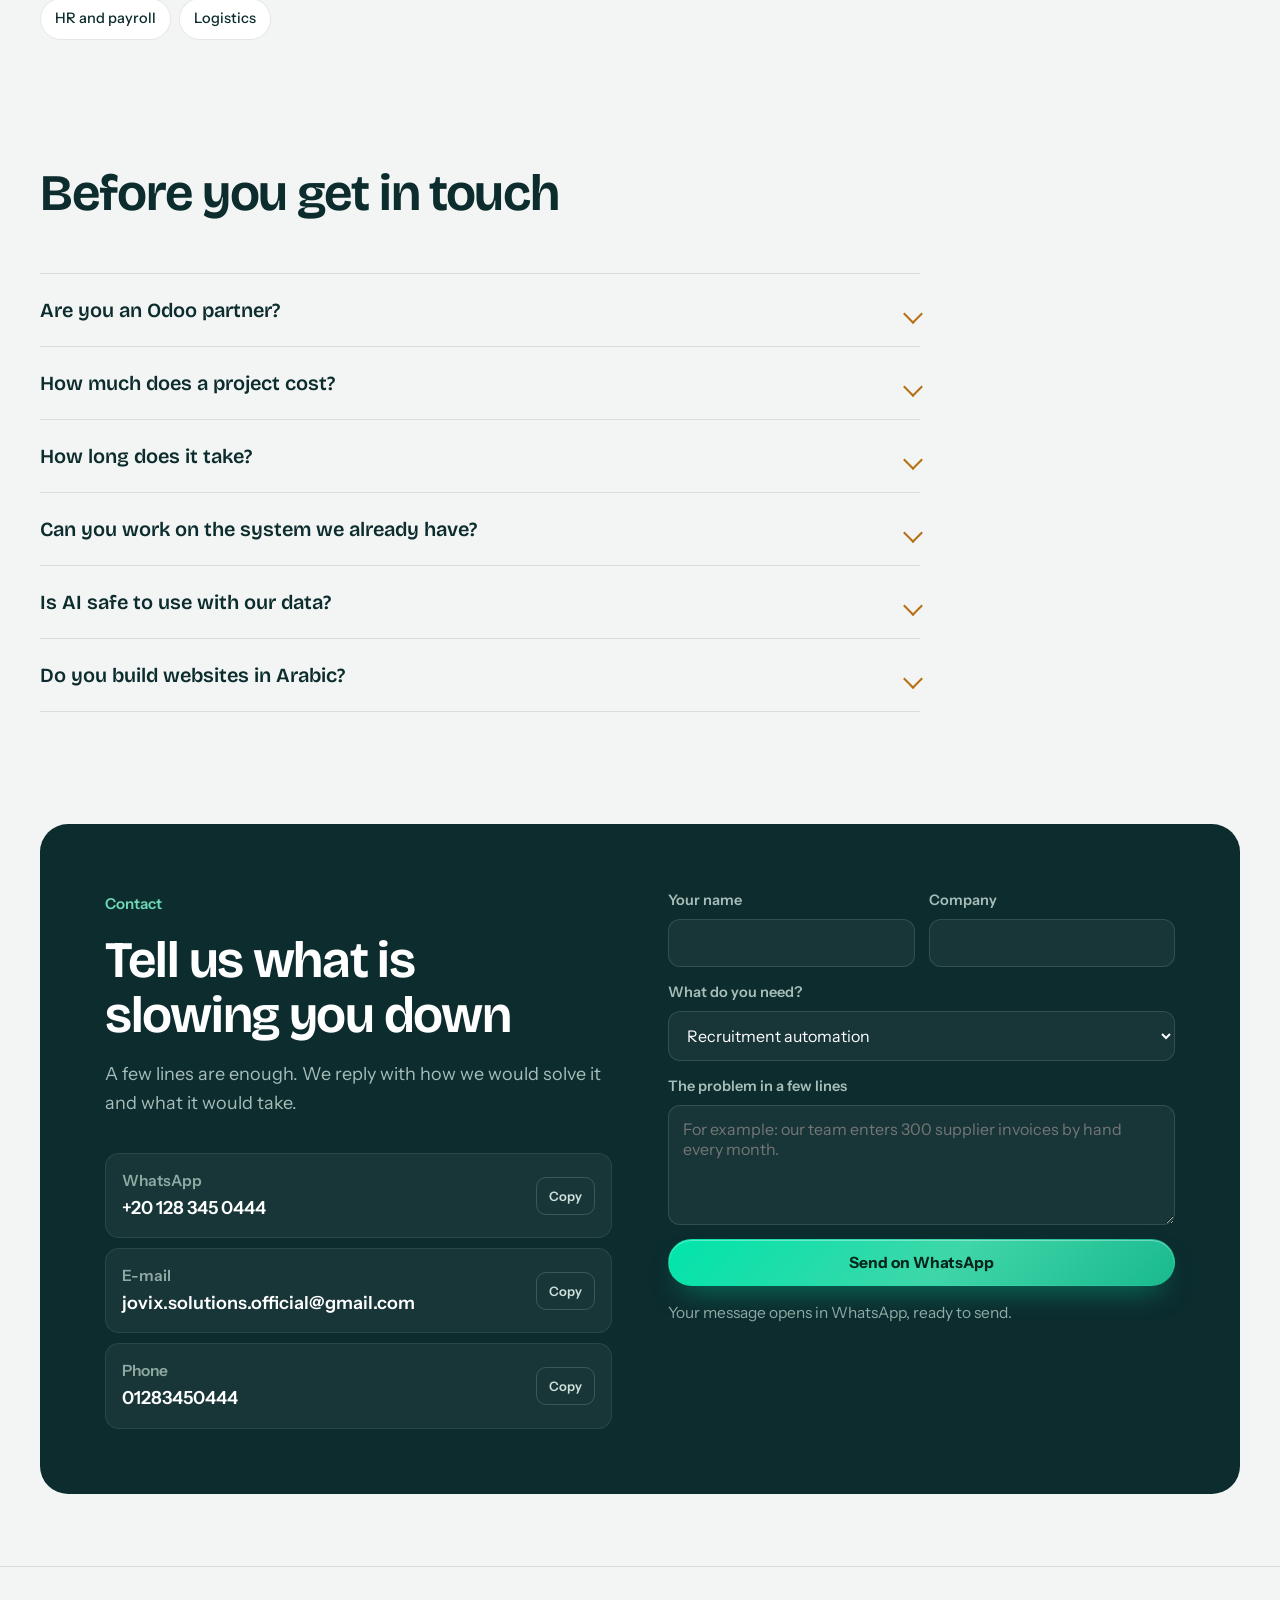
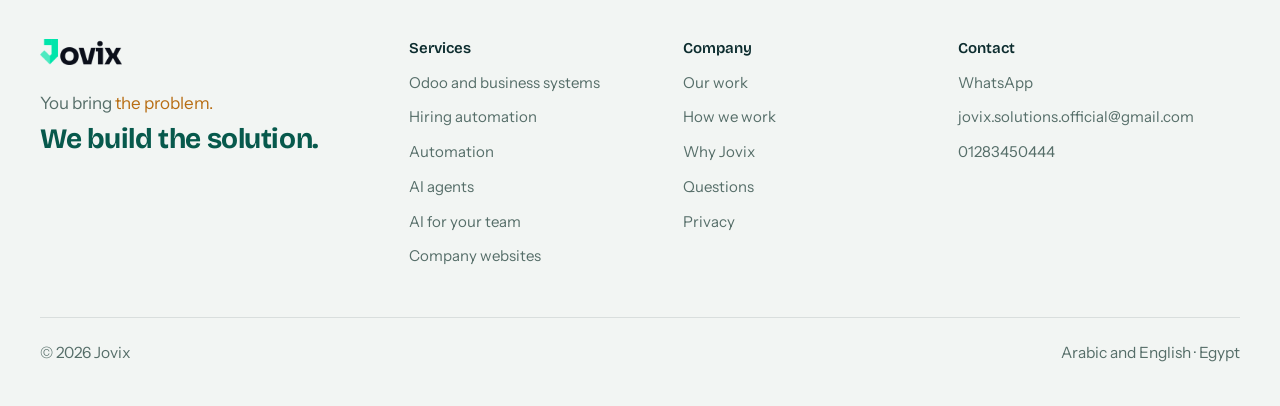
==== commit a9b4980b: "Lead with problem solving, faster load" ====
--- a/index.html
+++ b/index.html
@@ -18,9 +18,9 @@
 <meta name="twitter:card" content="summary_large_image">
 <link rel="preconnect" href="https://fonts.googleapis.com">
 <link rel="preconnect" href="https://fonts.gstatic.com" crossorigin>
-<link href="https://fonts.googleapis.com/css2?family=Bricolage+Grotesque:opsz,wght@12..96,500;12..96,650;12..96,750&family=Instrument+Sans:wght@400;500;600;700&family=Readex+Pro:wght@500;600;700&family=IBM+Plex+Sans+Arabic:wght@400;500;600;700&display=swap" rel="stylesheet">
-<script src="js/theme.js?v=a208038d"></script>
-<link rel="stylesheet" href="css/site.css?v=3234bfe8">
+<link href="https://fonts.googleapis.com/css2?family=Bricolage+Grotesque:opsz,wght@12..96,500;12..96,650;12..96,750&family=Instrument+Sans:wght@400;500;600;700&family=Readex+Pro:wght@500;600;700&family=IBM+Plex+Sans+Arabic:wght@400;500;600;700&display=swap" rel="stylesheet" media="print" id="webfonts">
+<script src="js/theme.js?v=cb6125d4"></script>
+<link rel="stylesheet" href="css/site.css?v=21dbd678">
 </head>
 <body>
 <a class="skip" href="#top" data-i18n="skip">Skip to content</a>
@@ -64,9 +64,9 @@
   <section class="hero" aria-labelledby="h1">
     <div class="wrap">
       <div>
-        <span class="label" data-i18n="h_label">Systems, automation, AI and websites</span>
+        <span class="label" data-i18n="h_label">We solve business problems</span>
         <h1 id="h1"><span data-i18n-html="h_1">You bring <span class="warm">the problem.</span></span> <em data-i18n="h_2">We build the solution.</em></h1>
-        <p class="lead" data-i18n="h_lead">Jovix is an engineering team that builds what a company runs on: Odoo and business systems, HR and hiring, automation, AI agents, AI tools for each team, and company websites. We improve what you already use, or build it new when that is the better call.</p>
+        <p class="lead" data-i18n="h_lead">Tell us what slows your company down, and we build the solution: AI agents, automation, a stronger website, or smarter tools on top of the Odoo you already run. Work that used to take hours gets done in minutes, and we stay with you after launch.</p>
         <div class="hero-cta">
           <a class="btn solid" href="#contact" data-i18n="h_cta1">Start a project</a>
           <a class="btn" href="#work" data-i18n="h_cta2">See our work</a>
@@ -74,6 +74,26 @@
         <p class="small-print"><span data-i18n="h_s1">Free first call</span><span data-i18n="h_s2">Written proposal</span><span data-i18n="h_s3">Arabic and English</span></p>
       </div>
       <div class="morph" id="morph" aria-label="Problems we solve"></div>
+    </div>
+  </section>
+
+  <section class="fixes" aria-labelledby="fx-h">
+    <div class="wrap">
+      <div class="fx-head rise">
+        <span class="label" data-i18n="fx_label">What we solve</span>
+        <h2 id="fx-h" data-i18n="fx_h">If something in your company is slow, manual or losing you clients, we build the solution.</h2>
+      </div>
+      <div class="fx-grid">
+        <a class="fx rise" href="#flow"><span class="fx-tag" data-i18n="fx1t">Automation</span><p class="fx-pb" data-i18n="fx1p">Hours lost copying data between sheets and systems</p><p class="fx-so" data-i18n="fx1s">Automation does it in minutes, with no mistakes</p></a>
+        <a class="fx rise" href="#agents"><span class="fx-tag" data-i18n="fx2t">AI agents</span><p class="fx-pb" data-i18n="fx2p">Customers wait hours for a reply on WhatsApp</p><p class="fx-so" data-i18n="fx2s">An AI agent answers right away, day and night</p></a>
+        <a class="fx rise" href="work.html#web"><span class="fx-tag" data-i18n="fx3t">Websites</span><p class="fx-pb" data-i18n="fx3p">A weak website that sends clients away</p><p class="fx-so" data-i18n="fx3s">A professional site built around your business that earns their trust</p></a>
+        <a class="fx rise" href="work.html#odoo"><span class="fx-tag" data-i18n="fx4t">Odoo</span><p class="fx-pb" data-i18n="fx4p">You have Odoo, but the team still works around it</p><p class="fx-so" data-i18n="fx4s">We adjust and extend it so it fits how you actually work</p></a>
+      </div>
+      <ol class="fx-steps rise">
+        <li><b>1</b><span data-i18n="fxs1">You explain the problem</span></li>
+        <li><b>2</b><span data-i18n="fxs2">We build the solution around it</span></li>
+        <li><b>3</b><span data-i18n="fxs3">We stay with you after launch</span></li>
+      </ol>
     </div>
   </section>
 
@@ -337,6 +357,6 @@
   <p id="player-cap"></p>
 </dialog>
 
-<script src="js/site.js?v=f40f62e8" defer></script>
+<script src="js/site.js?v=6f771763" defer></script>
 </body>
 </html>
--- a/css/site.css
+++ b/css/site.css
@@ -349,7 +349,7 @@
 .back .turn { color: #8fa9a3; }
 
 /* tilt */
-.tilt { transition: transform .35s cubic-bezier(.2, .7, .2, 1); transform-style: preserve-3d; will-change: transform; }
+.tilt { transition: transform .35s cubic-bezier(.2, .7, .2, 1); transform-style: preserve-3d; }
 
 
 /* journey */
@@ -922,7 +922,6 @@
 .sysv-book, .sysv-top, .sysv-foot { min-width: 0; }
 
 /* ---------- performance ---------- */
-.flow-box svg { will-change: contents; }
 .mo-body { contain: layout paint; }
 .ag-feed, .d-view, .jr-stage { contain: layout paint; }
 .nav { backdrop-filter: none; -webkit-backdrop-filter: none; background: color-mix(in srgb, var(--paper) 96%, transparent); }
@@ -936,7 +935,7 @@
 .pkt-dot { position: absolute; left: -6px; top: -6px; width: 12px; height: 12px; border-radius: 50%; background: var(--emerald); box-shadow: 0 0 10px var(--emerald); will-change: transform; }
 
 .mo-body { container-type: size; }
-.mo-t { left: 0; top: 0; translate: calc(var(--x, 0) * 1cqw) calc(var(--y, 0) * 1cqh); will-change: translate, transform; }
+.mo-t { left: 0; top: 0; translate: calc(var(--x, 0) * 1cqw) calc(var(--y, 0) * 1cqh); }
 :root[dir="rtl"] .mo-t { left: auto; right: 0; translate: calc(var(--x, 0) * -1cqw) calc(var(--y, 0) * 1cqh); }
 .mo-sweep { inset-inline-start: 0 !important; translate: -140px 0; will-change: translate; }
 .mo-sweep.go { animation: sweep2 1s cubic-bezier(.5, 0, .3, 1) forwards; }
@@ -949,3 +948,23 @@
 .foot-brand p { font-size: 17px; }
 .foot-brand p .good { display: block; margin-top: 6px; font: 700 clamp(24px, 2.2vw, 30px)/1.2 var(--display); letter-spacing: -0.015em; color: var(--forest); }
 :root[lang="ar"] .foot-brand p .good { letter-spacing: 0; line-height: 1.4; }
+
+/* what we solve: each card reads as a problem and the fix that replaces it */
+.fixes { padding: 40px 0 20px; }
+.fx-head { max-width: 46em; margin-bottom: 36px; }
+.fx-head h2 { font-size: clamp(28px, 3.2vw, 42px); margin-top: 12px; }
+.fx-grid { display: grid; grid-template-columns: repeat(4, minmax(0, 1fr)); gap: 16px; }
+.fx { display: flex; flex-direction: column; gap: 14px; padding: 24px 22px 26px; border-radius: 22px; background: var(--surface); border: 1px solid var(--line); color: var(--ink); text-decoration: none; transition: transform .35s cubic-bezier(.2, .7, .2, 1), border-color .35s; }
+.fx-tag { align-self: flex-start; font-size: 13.5px; font-weight: 600; color: var(--forest); background: var(--tint); padding: 5px 12px; border-radius: 99px; }
+.fx-pb { color: var(--mute); font-size: 16px; line-height: 1.5; padding-inline-start: 14px; border-inline-start: 2px solid var(--warm); }
+.fx-so { margin-top: auto; font-weight: 600; font-size: 17px; line-height: 1.45; padding-inline-start: 14px; border-inline-start: 2px solid var(--emerald); }
+.fx-so::before { content: "\2192\00a0"; color: var(--forest); }
+:root[dir="rtl"] .fx-so::before { content: "\2190\00a0"; }
+@media (hover: hover) { .fx:hover { transform: translateY(-4px); border-color: var(--emerald); } }
+.fx-steps { list-style: none; display: flex; flex-wrap: wrap; gap: 12px 28px; margin: 30px 0 0; padding: 0; color: var(--mute); font-size: 16px; }
+.fx-steps li { display: flex; align-items: center; gap: 10px; }
+.fx-steps b { display: grid; place-items: center; width: 28px; height: 28px; border-radius: 50%; background: var(--solid); color: var(--on-solid); font-size: 13.5px; }
+@media (max-width: 1000px) { .fx-grid { grid-template-columns: repeat(2, minmax(0, 1fr)); } }
+@media (max-width: 560px) { .fx-grid { grid-template-columns: minmax(0, 1fr); } .fixes { padding-top: 24px; } }
+/* nothing (including 3D entrance tilt) can ever push the page sideways on phones */
+html, body { overflow-x: clip; }
